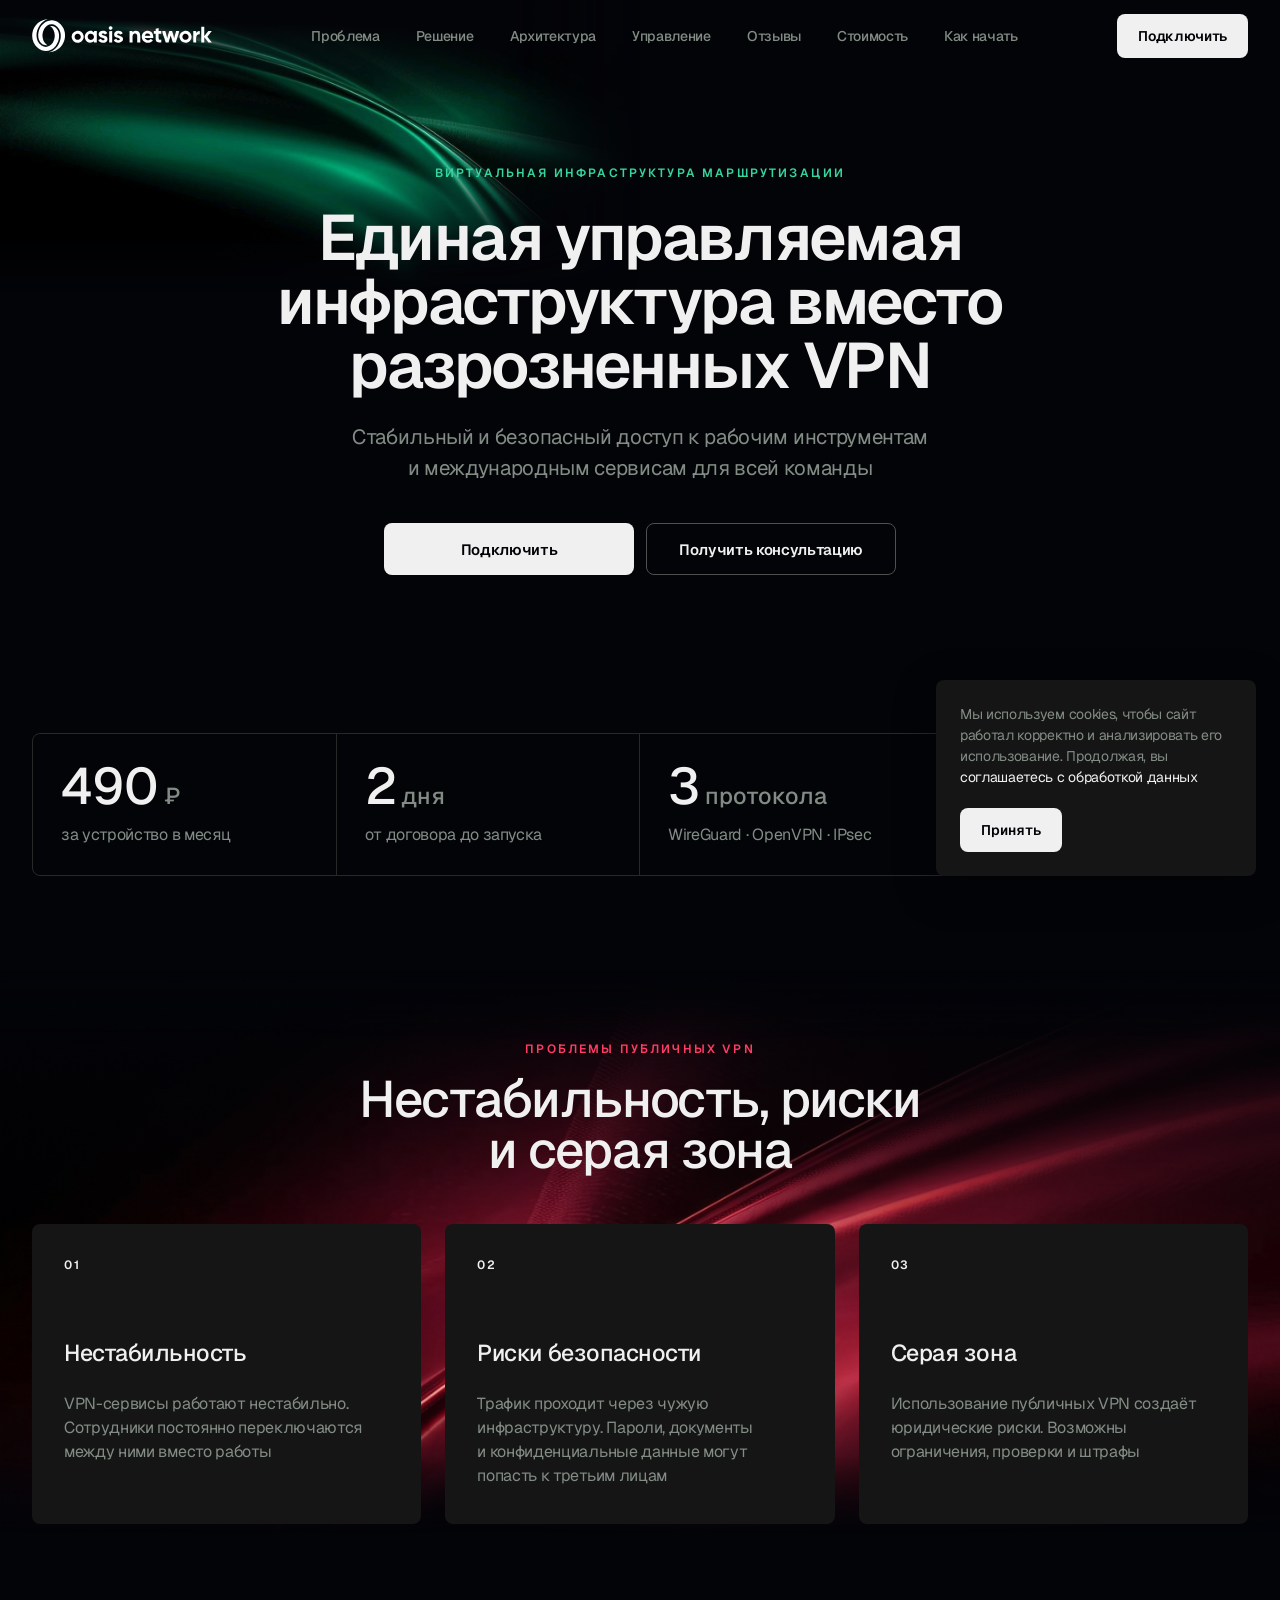
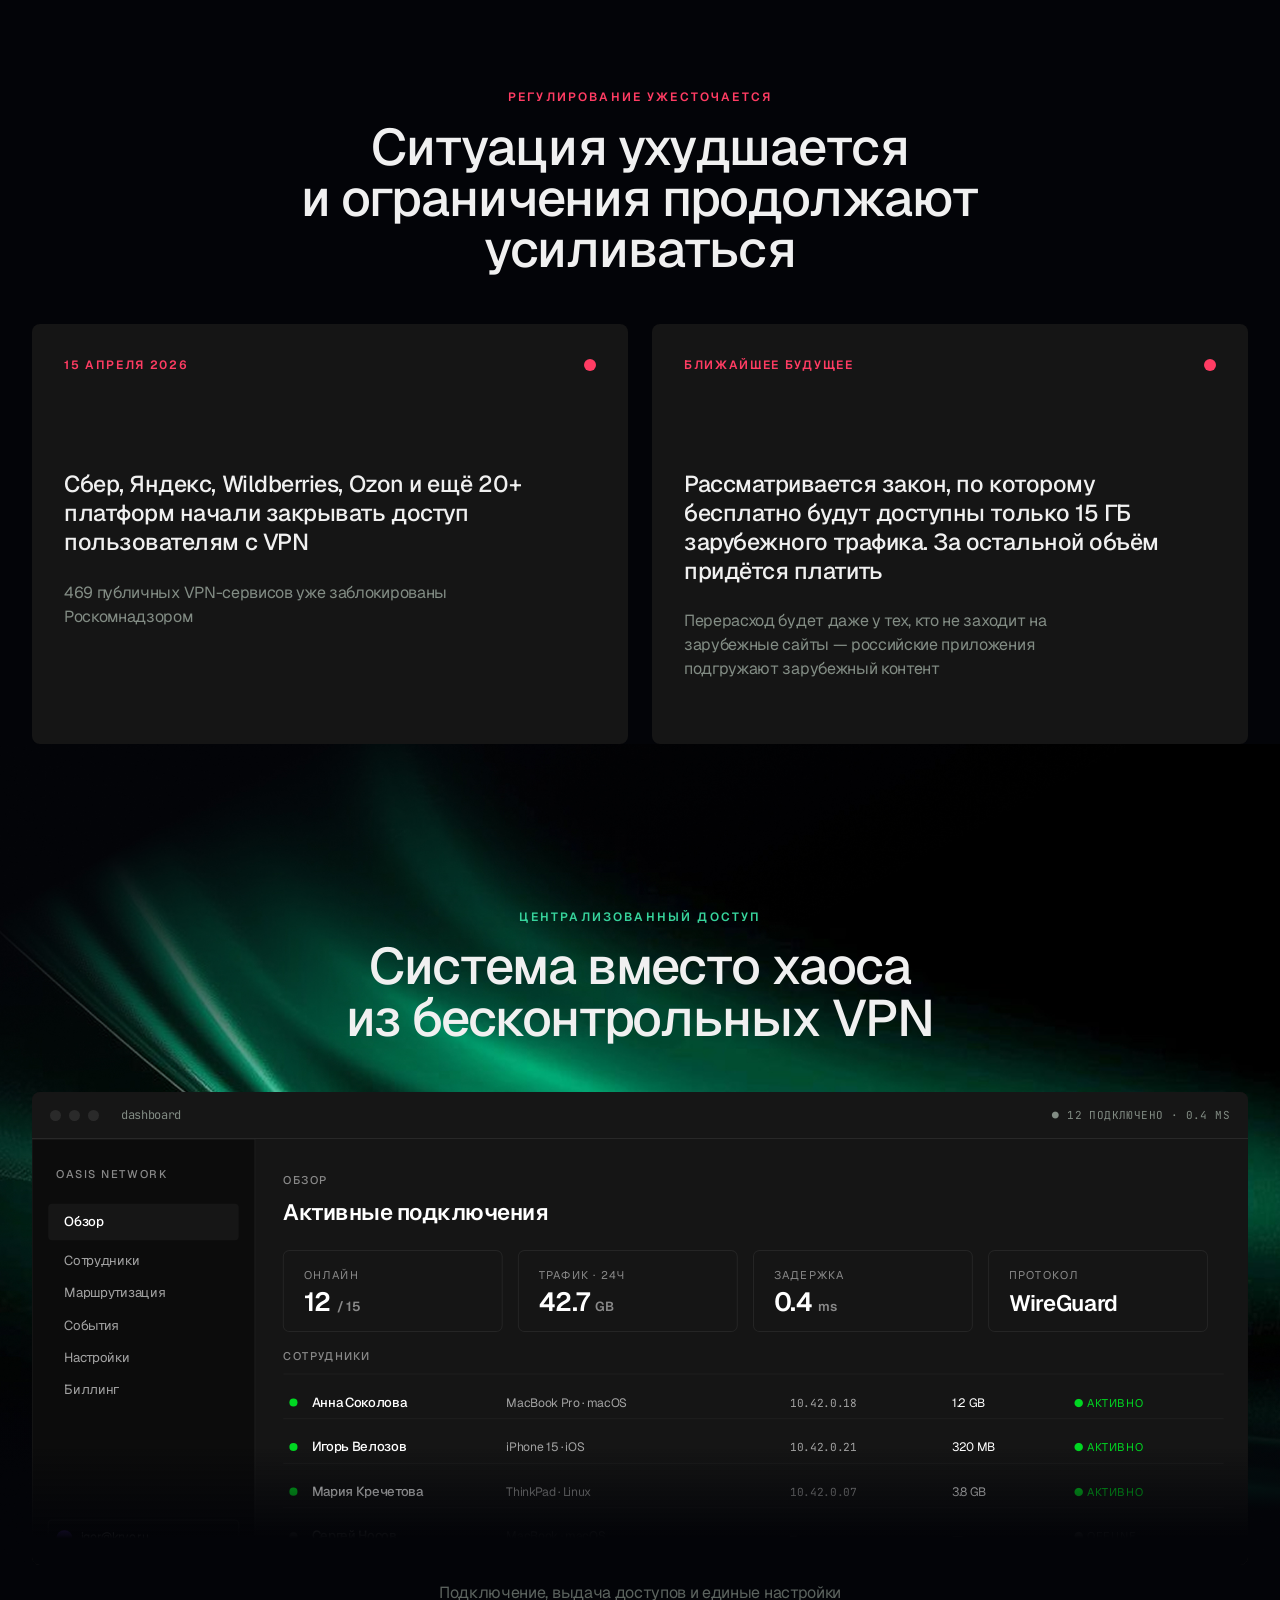
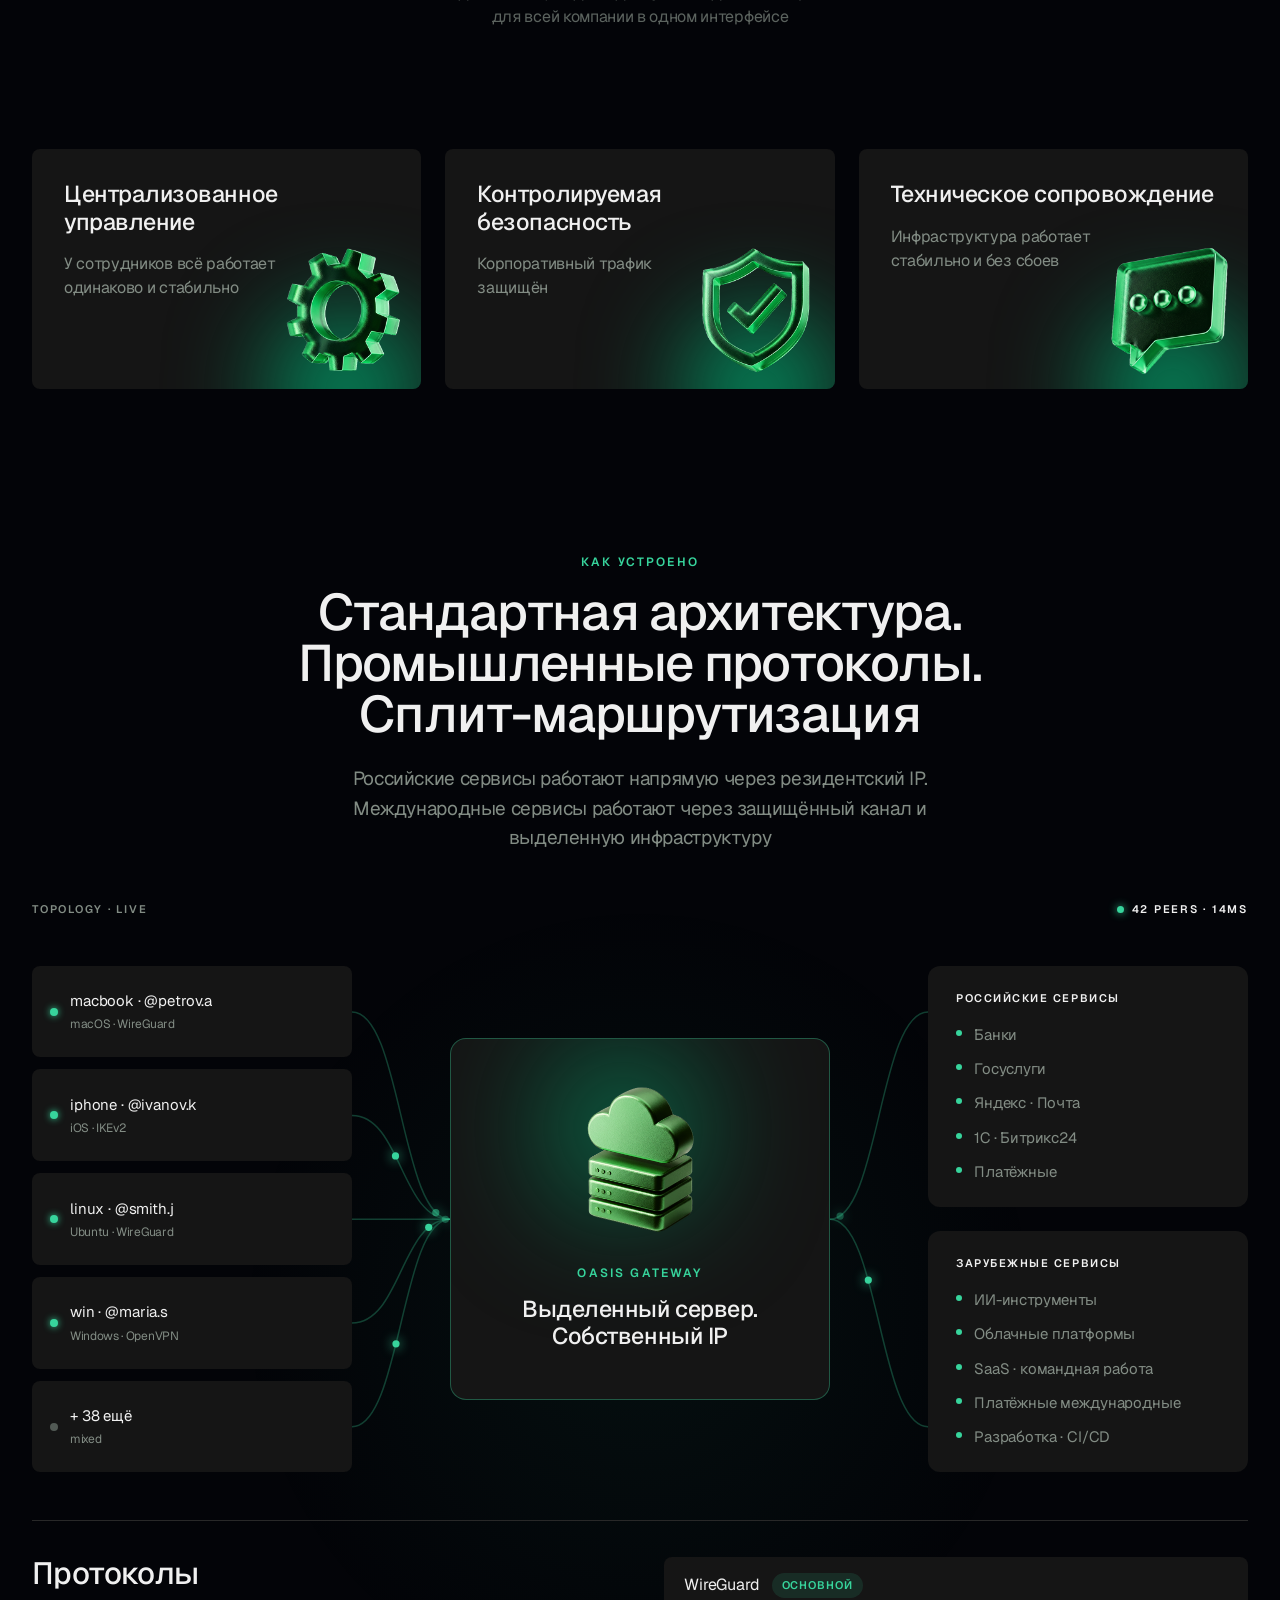
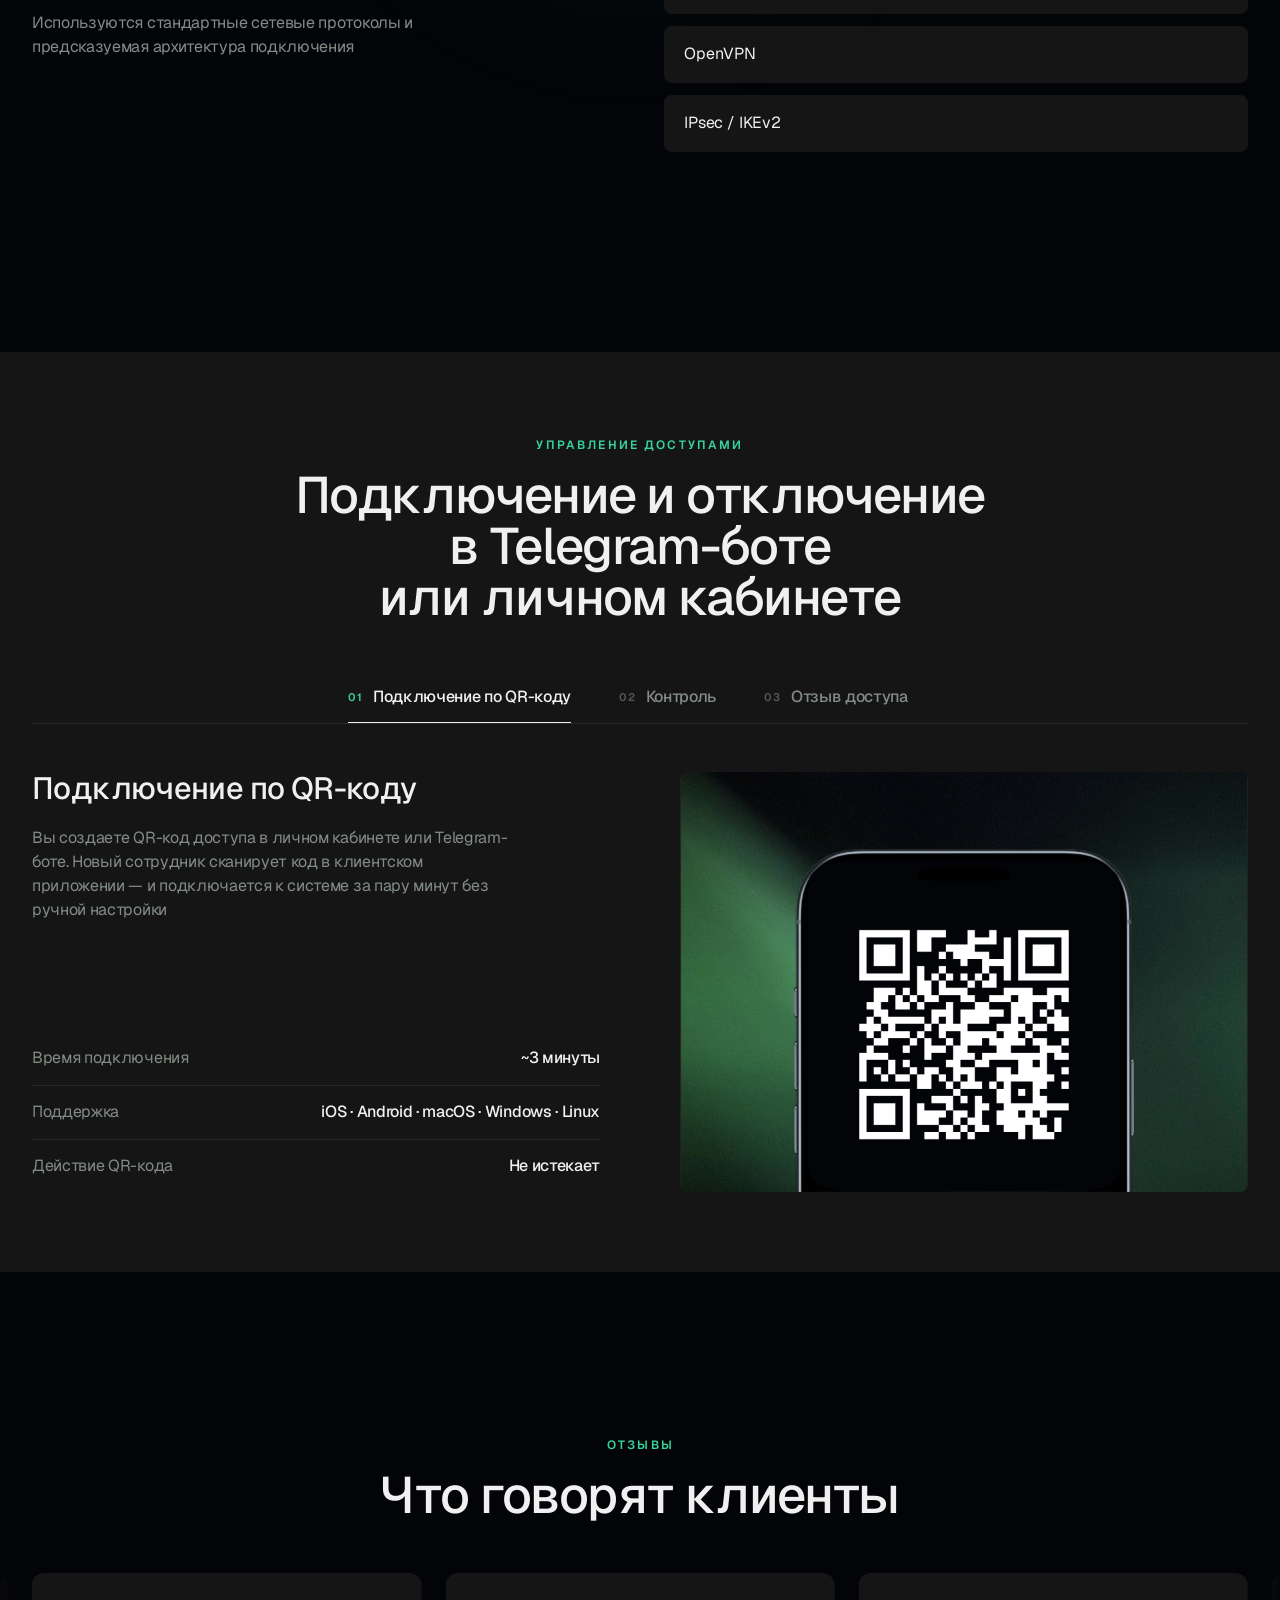
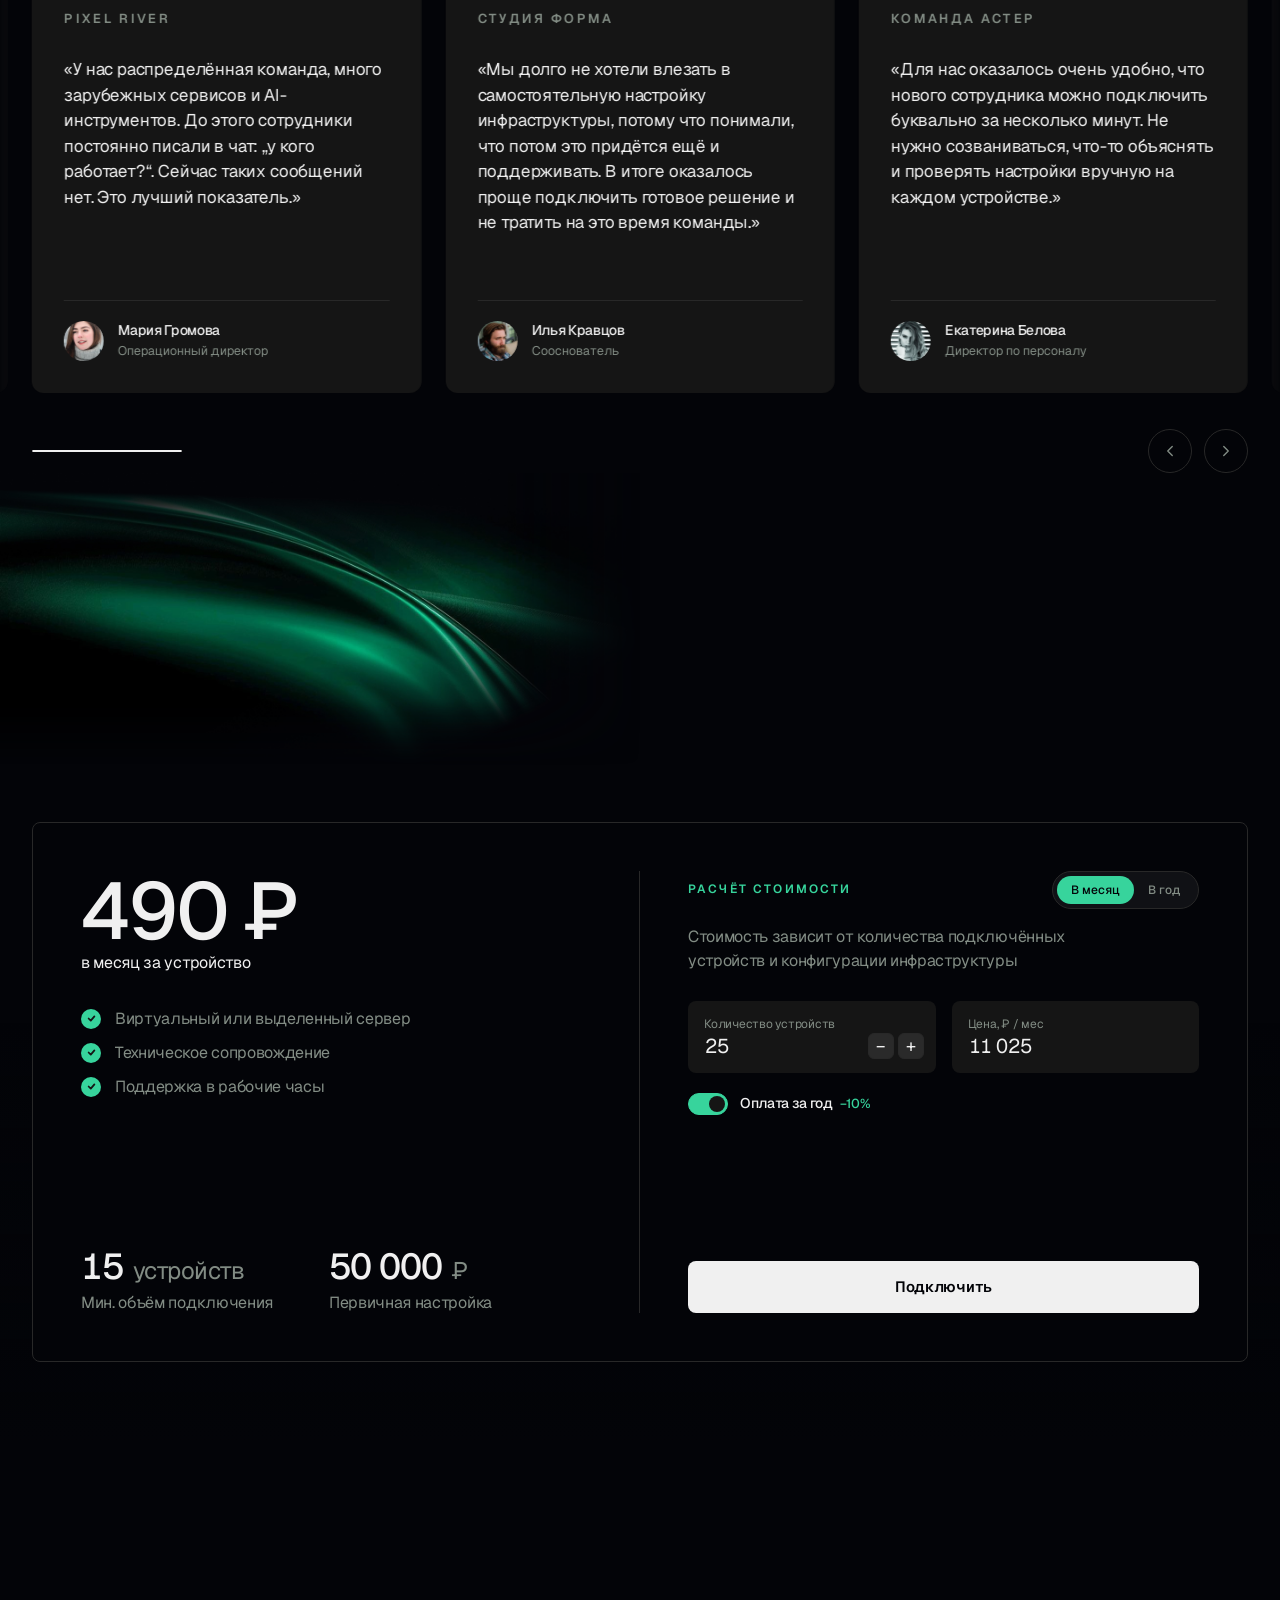
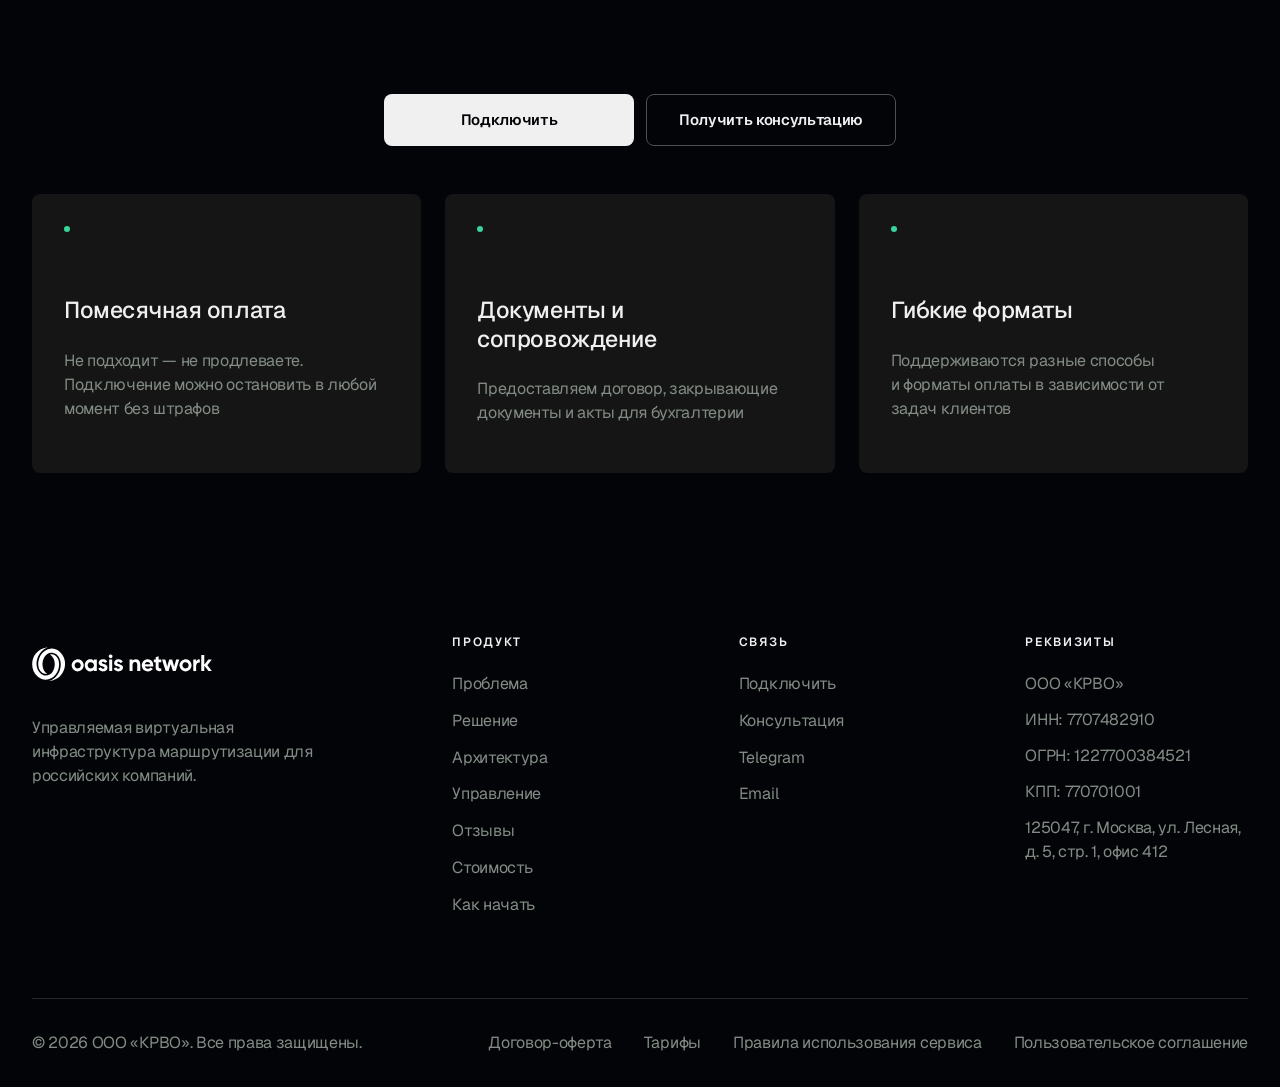
==== index.html @ b2c80b73 "Футер: тексты приведены к стилю описаний карточек (16px / 1.5 / --muted / -0.02em); bump CSS v=212" ====
<!doctype html>
<html lang="ru">
<head>
  <meta charset="utf-8" />
  <meta name="viewport" content="width=device-width, initial-scale=1, viewport-fit=cover" />
  <title>Oasis network — управляемая корпоративная инфраструктура вместо разрозненных VPN</title>
  <meta name="description" content="Централизованная виртуальная инфраструктура маршрутизации для российских компаний. Стабильный и безопасный доступ к рабочим инструментам и международным сервисам" />
  <link rel="canonical" href="./" />

  <!-- Open Graph -->
  <meta property="og:type" content="website" />
  <meta property="og:site_name" content="Oasis network" />
  <meta property="og:locale" content="ru_RU" />
  <meta property="og:url" content="./" />
  <meta property="og:title" content="Oasis network — управляемая корпоративная инфраструктура вместо разрозненных VPN" />
  <meta property="og:description" content="Централизованная виртуальная инфраструктура маршрутизации для российских компаний. Стабильный и безопасный доступ к рабочим инструментам и международным сервисам" />
  <meta property="og:image" content="assets/og-cover.png" />
  <meta property="og:image:width" content="1200" />
  <meta property="og:image:height" content="630" />
  <meta property="og:image:alt" content="Oasis network — управляемая корпоративная инфраструктура" />

  <!-- Twitter -->
  <meta name="twitter:card" content="summary_large_image" />
  <meta name="twitter:title" content="Oasis network — управляемая корпоративная инфраструктура вместо разрозненных VPN" />
  <meta name="twitter:description" content="Централизованная виртуальная инфраструктура маршрутизации для российских компаний. Стабильный и безопасный доступ к рабочим инструментам и международным сервисам" />
  <meta name="twitter:image" content="assets/og-cover.png" />

  <link rel="preconnect" href="https://fonts.googleapis.com" />
  <link rel="preconnect" href="https://fonts.gstatic.com" crossorigin />
  <link rel="stylesheet" href="https://fonts.googleapis.com/css2?family=Geist:wght@400;500;600;700&family=JetBrains+Mono:wght@400;500&display=swap" />
  <link rel="stylesheet" href="styles.css?v=212" />
  <link rel="icon" href="assets/favicon.ico" sizes="any" />
  <link rel="icon" type="image/svg+xml" href="assets/favicon.svg" />
  <link rel="apple-touch-icon" href="assets/favicon-180.png" />
  <meta name="theme-color" content="#030408" />
</head>
<body>

  <!-- ============== NAV ============== -->
  <header class="nav">
    <div class="container nav-inner">
      <a href="#" class="brand">
        <img src="logo.svg" alt="KRVO" width="180" />
      </a>
      <nav>
        <ul class="nav-links">
          <li><a href="#problem">Проблема</a></li>
          <li><a href="#solution">Решение</a></li>
          <li><a href="#architecture">Архитектура</a></li>
          <li><a href="#access">Управление</a></li>
          <li><a href="#testimonials">Отзывы</a></li>
          <li><a href="#pricing">Стоимость</a></li>
          <li><a href="#cta">Как начать</a></li>
        </ul>
      </nav>
      <div class="nav-actions">
        <a href="#cta" class="btn btn-primary">Подключить</a>
      </div>
    </div>
  </header>

  <!-- ============== HERO ============== -->
  <section class="hero">
    <!-- Background texture — same as the pricing block, pinned top-left -->
    <div class="hero-bg">
      <img src="assets/bg-left.jpg" alt="" role="presentation" />
    </div>
    <div class="container hero-inner">
      <span class="eyebrow hero-eyebrow">виртуальная инфраструктура маршрутизации</span>
      <h1 class="display-xl">
Единая управляемая инфраструктура вместо разрозненных VPN
      </h1>
      <p class="hero-sub">
        Стабильный и безопасный доступ к рабочим инструментам<br class="desktop-only" />и международным сервисам для всей команды
      </p>
      <div class="hero-cta">
        <a href="#cta" class="btn btn-primary btn-lg">Подключить</a>
        <a href="#cta" class="btn btn-ghost btn-lg">Получить консультацию</a>
      </div>
    </div>

    <div class="stat-band">
      <div class="container">
        <div class="stat-strip">
          <div class="stat-cell">
            <div class="stat-value">490<span class="unit">₽</span></div>
            <div class="stat-label">за устройство в месяц</div>
          </div>
          <div class="stat-cell">
            <div class="stat-value">2<span class="unit">дня</span></div>
            <div class="stat-label">от договора до запуска</div>
          </div>
          <div class="stat-cell">
            <div class="stat-value">3<span class="unit">протокола</span></div>
            <div class="stat-label">WireGuard · OpenVPN · IPsec</div>
          </div>
          <div class="stat-cell">
            <div class="stat-value">15<span class="unit">устройств</span></div>
            <div class="stat-label">мин. объем подключения</div>
          </div>
        </div>
      </div>
    </div>
  </section>


  <!-- ============== PROBLEM — TABS ============== -->
  <section id="problem" class="reveal" data-reveal-offset="100">
    <div class="container">
      <div class="s-head reveal">
        <span class="eyebrow">Проблемы публичных VPN</span>
        <h2 class="display-lg">Нестабильность,<br class="br-mob" /> риски<br class="br-desk" /> и серая зона</h2>
      </div>

      <div class="problem-cards">
        <div class="problem-card">
          <div class="problem-card-tag">
            <span class="dot"></span>
            <span class="num">01</span>
          </div>
          <h3>Нестабильность</h3>
          <p>VPN-сервисы работают нестабильно. Сотрудники постоянно переключаются между ними вместо работы</p>
        </div>

        <div class="problem-card">
          <div class="problem-card-tag">
            <span class="dot"></span>
            <span class="num">02</span>
          </div>
          <h3>Риски безопасности</h3>
          <p>Трафик проходит через чужую инфраструктуру. Пароли, документы и&nbsp;конфиденциальные данные могут попасть к&nbsp;третьим лицам</p>
        </div>

        <div class="problem-card">
          <div class="problem-card-tag">
            <span class="dot"></span>
            <span class="num">03</span>
          </div>
          <h3>Серая зона</h3>
          <p>Использование публичных VPN создаёт юридические риски. Возможны ограничения, проверки и&nbsp;штрафы</p>
        </div>
      </div>
    </div>
  </section>

  <!-- ============== REGULATION ============== -->
  <section class="regulation-section">
    <div class="container">
      <div class="s-head reveal">
        <span class="eyebrow">Регулирование ужесточается</span>
        <h2 class="display-lg">Ситуация ухудшается<br />и ограничения продолжают усиливаться</h2>
      </div>

      <div class="reg-cards">
        <div class="reg-card">
          <div class="reg-card-head">
            <div class="reg-card-stamp">15 АПРЕЛЯ 2026</div>
            <span class="reg-card-dot" aria-hidden="true"></span>
          </div>
          <h3>Сбер, Яндекс, Wildberries, Ozon и ещё 20+ платформ начали закрывать доступ пользователям с VPN</h3>
          <p>469 публичных VPN-сервисов уже заблокированы Роскомнадзором</p>
        </div>

        <div class="reg-card">
          <div class="reg-card-head">
            <div class="reg-card-stamp">Ближайшее будущее</div>
            <span class="reg-card-dot" aria-hidden="true"></span>
          </div>
          <h3>Рассматривается закон, по которому бесплатно будут доступны только 15 ГБ зарубежного трафика. За остальной объём придётся платить</h3>
          <p>Перерасход будет даже у тех, кто не заходит на зарубежные сайты — российские приложения подгружают зарубежный контент</p>
        </div>
      </div>
    </div>
  </section>

  <!-- ============== CENTRALIZED ACCESS — BANNER ============== -->
  <section class="banner reveal" id="solution" data-reveal-offset="100">
    <div class="banner-bg">
      <img src="bg-band.jpg" alt="" role="presentation" />
    </div>
    <div class="container">
      <div class="banner-inner">
        <span class="eyebrow">Централизованный доступ</span>
        <h2 class="display-lg">Система вместо&nbsp;хаоса<br />из бесконтрольных VPN</h2>
      </div>
      <div class="preview">
        <div class="chrome">
          <span class="chrome-dot"></span><span class="chrome-dot"></span><span class="chrome-dot"></span>
          <span class="addr">dashboard</span>
          <span class="meta">● 12 подключено · 0.4 ms</span>
        </div>
        <div class="panel">
          <svg width="1200" height="420" viewBox="0 0 1200 420" xmlns="http://www.w3.org/2000/svg" preserveAspectRatio="xMidYMid meet">
            <rect x="220" y="0" width="980" height="420" fill="#151515"/>
            <rect x="0" y="0" width="220" height="420" fill="#0c0c0c"/>
            <rect x="0" y="0" width="220" height="420" fill="none" stroke="#1f1f1f"/>
            <text x="24" y="38" font-family="Geist" font-size="11" font-weight="500" letter-spacing="1.5" fill="#898989">OASIS NETWORK</text>
            <rect x="16" y="64" width="188" height="36" rx="4" fill="#161616"/>
            <text x="32" y="86" font-family="Geist" font-size="13" font-weight="500" fill="#fff">Обзор</text>
            <text x="32" y="124" font-family="Geist" font-size="13" fill="#a3a3a3">Сотрудники</text>
            <text x="32" y="156" font-family="Geist" font-size="13" fill="#a3a3a3">Маршрутизация</text>
            <text x="32" y="188" font-family="Geist" font-size="13" fill="#a3a3a3">События</text>
            <text x="32" y="220" font-family="Geist" font-size="13" fill="#a3a3a3">Настройки</text>
            <text x="32" y="252" font-family="Geist" font-size="13" fill="#a3a3a3">Биллинг</text>
            <rect x="16" y="376" width="188" height="36" rx="4" fill="none" stroke="#1f1f1f"/>
            <circle cx="32" cy="394" r="8" fill="#7a3dff"/>
            <text x="48" y="397" font-family="Geist" font-size="12" fill="#fff">igor@krvo.ru</text>

            <text x="248" y="44" font-family="Geist" font-size="11" font-weight="500" letter-spacing="1.5" fill="#898989">ОБЗОР</text>
            <text x="248" y="80" font-family="Geist" font-size="22" font-weight="600" letter-spacing="-0.5" fill="#fff">Активные подключения</text>

            <g transform="translate(248, 110)">
              <rect width="216" height="80" rx="6" fill="none" stroke="#252525"/>
              <text x="20" y="28" font-family="Geist" font-size="11" letter-spacing="1.2" fill="#898989">ОНЛАЙН</text>
              <text x="20" y="60" font-family="Geist" font-size="26" font-weight="600" fill="#fff">12 <tspan font-size="13" fill="#898989">/ 15</tspan></text>
            </g>
            <g transform="translate(480, 110)">
              <rect width="216" height="80" rx="6" fill="none" stroke="#252525"/>
              <text x="20" y="28" font-family="Geist" font-size="11" letter-spacing="1.2" fill="#898989">ТРАФИК · 24Ч</text>
              <text x="20" y="60" font-family="Geist" font-size="26" font-weight="600" fill="#fff">42.7 <tspan font-size="13" fill="#898989">GB</tspan></text>
            </g>
            <g transform="translate(712, 110)">
              <rect width="216" height="80" rx="6" fill="none" stroke="#252525"/>
              <text x="20" y="28" font-family="Geist" font-size="11" letter-spacing="1.2" fill="#898989">ЗАДЕРЖКА</text>
              <text x="20" y="60" font-family="Geist" font-size="26" font-weight="600" fill="#fff">0.4 <tspan font-size="13" fill="#898989">ms</tspan></text>
            </g>
            <g transform="translate(944, 110)">
              <rect width="216" height="80" rx="6" fill="none" stroke="#252525"/>
              <text x="20" y="28" font-family="Geist" font-size="11" letter-spacing="1.2" fill="#898989">ПРОТОКОЛ</text>
              <text x="20" y="60" font-family="Geist" font-size="22" font-weight="600" fill="#fff">WireGuard</text>
            </g>

            <g transform="translate(248, 218)">
              <text x="0" y="0" font-family="Geist" font-size="11" font-weight="500" letter-spacing="1.2" fill="#898989">СОТРУДНИКИ</text>
              <line x1="0" y1="14" x2="928" y2="14" stroke="#1f1f1f"/>

              <g transform="translate(0,42)">
                <circle cx="10" cy="0" r="4" fill="#00d722"/>
                <text x="28" y="4" font-family="Geist" font-size="13" font-weight="500" fill="#fff">Анна Соколова</text>
                <text x="220" y="4" font-family="Geist" font-size="12" fill="#a3a3a3">MacBook Pro · macOS</text>
                <text x="500" y="4" font-family="JetBrains Mono" font-size="11" fill="#a3a3a3">10.42.0.18</text>
                <text x="660" y="4" font-family="Geist" font-size="12" fill="#fff">1.2 GB</text>
                <text x="780" y="4" font-family="Geist" font-size="11" letter-spacing="0.6" fill="#00d722">● АКТИВНО</text>
              </g>
              <line x1="0" y1="58" x2="928" y2="58" stroke="#1f1f1f"/>

              <g transform="translate(0,86)">
                <circle cx="10" cy="0" r="4" fill="#00d722"/>
                <text x="28" y="4" font-family="Geist" font-size="13" font-weight="500" fill="#fff">Игорь Велозов</text>
                <text x="220" y="4" font-family="Geist" font-size="12" fill="#a3a3a3">iPhone 15 · iOS</text>
                <text x="500" y="4" font-family="JetBrains Mono" font-size="11" fill="#a3a3a3">10.42.0.21</text>
                <text x="660" y="4" font-family="Geist" font-size="12" fill="#fff">320 MB</text>
                <text x="780" y="4" font-family="Geist" font-size="11" letter-spacing="0.6" fill="#00d722">● АКТИВНО</text>
              </g>
              <line x1="0" y1="102" x2="928" y2="102" stroke="#1f1f1f"/>

              <g transform="translate(0,130)">
                <circle cx="10" cy="0" r="4" fill="#00d722"/>
                <text x="28" y="4" font-family="Geist" font-size="13" font-weight="500" fill="#fff">Мария Кречетова</text>
                <text x="220" y="4" font-family="Geist" font-size="12" fill="#a3a3a3">ThinkPad · Linux</text>
                <text x="500" y="4" font-family="JetBrains Mono" font-size="11" fill="#a3a3a3">10.42.0.07</text>
                <text x="660" y="4" font-family="Geist" font-size="12" fill="#fff">3.8 GB</text>
                <text x="780" y="4" font-family="Geist" font-size="11" letter-spacing="0.6" fill="#00d722">● АКТИВНО</text>
              </g>
              <line x1="0" y1="146" x2="928" y2="146" stroke="#1f1f1f"/>

              <g transform="translate(0,174)">
                <circle cx="10" cy="0" r="4" fill="#6b6b6b"/>
                <text x="28" y="4" font-family="Geist" font-size="13" font-weight="500" fill="#a3a3a3">Сергей Носов</text>
                <text x="220" y="4" font-family="Geist" font-size="12" fill="#6b6b6b">MacBook · macOS</text>
                <text x="500" y="4" font-family="JetBrains Mono" font-size="11" fill="#6b6b6b">—</text>
                <text x="660" y="4" font-family="Geist" font-size="12" fill="#6b6b6b">—</text>
                <text x="780" y="4" font-family="Geist" font-size="11" letter-spacing="0.6" fill="#6b6b6b">● OFFLINE</text>
              </g>
            </g>
          </svg>
        </div>
      </div>
    </div>
  </section>

  <!-- ============== OVERVIEW — SUMMARY UNDER DASHBOARD ============== -->
  <section class="overview">
    <div class="container">
      <p class="overview-lead reveal">
        Подключение, выдача доступов и единые настройки<br />
        для всей компании в одном интерфейсе
      </p>
      <div class="overview-cards reveal">
        <div class="overview-card">
          <h3>Централизованное управление</h3>
          <p>У сотрудников всё работает одинаково и стабильно</p>
          <img class="overview-card-img" src="assets/1icon.png" width="140" height="140" alt="" aria-hidden="true" />
        </div>
        <div class="overview-card">
          <h3>Контролируемая безопасность</h3>
          <p>Корпоративный трафик защищён</p>
          <img class="overview-card-img" src="assets/2icon.png" width="140" height="140" alt="" aria-hidden="true" />
        </div>
        <div class="overview-card">
          <h3>Техническое сопровождение</h3>
          <p>Инфраструктура работает стабильно и без сбоев</p>
          <img class="overview-card-img" src="assets/3icon.png" width="140" height="140" alt="" aria-hidden="true" />
        </div>
      </div>
    </div>
  </section>

  <!-- ============== ARCHITECTURE — FLAT 3-COL ============== -->
  <section id="architecture">
    <div class="container">
      <div class="s-head reveal">
        <span class="eyebrow">Как устроено</span>
        <h2 class="display-lg">Стандартная архитектура.<br />Промышленные протоколы.<br />Сплит-маршрутизация</h2>
        <p class="body-lg">
          Российские сервисы работают напрямую через резидентский IP. Международные сервисы работают через защищённый канал и выделенную инфраструктуру
        </p>
      </div>

      <div class="topo reveal">
        <div class="topo-bar">
          <span class="topo-bar-label">Topology · live</span>
          <span class="topo-bar-stat"><span class="topo-bar-dot"></span>42 peers · 14ms</span>
        </div>

        <div class="topo-stage">
          <svg class="topo-wires" viewBox="0 0 1000 520" preserveAspectRatio="none" aria-hidden="true">
            <g class="topo-wire-group left" data-wire-left>
              <path class="topo-wire" />
              <path class="topo-wire" />
              <path class="topo-wire" />
              <path class="topo-wire" />
              <path class="topo-wire" />
            </g>
            <g class="topo-wire-group right" data-wire-right>
              <path class="topo-wire mint" data-wire-ru />
              <path class="topo-wire mint" data-wire-intl />
            </g>
            <g class="topo-signals" data-signals></g>
          </svg>

          <div class="topo-col topo-devices">
            <div class="topo-device">
              <span class="topo-dev-dot"></span>
              <span class="topo-dev-body"><span class="topo-dev-name">macbook · @petrov.a</span><span class="topo-dev-meta">macOS · WireGuard</span></span>
            </div>
            <div class="topo-device">
              <span class="topo-dev-dot"></span>
              <span class="topo-dev-body"><span class="topo-dev-name">iphone · @ivanov.k</span><span class="topo-dev-meta">iOS · IKEv2</span></span>
            </div>
            <div class="topo-device">
              <span class="topo-dev-dot"></span>
              <span class="topo-dev-body"><span class="topo-dev-name">linux · @smith.j</span><span class="topo-dev-meta">Ubuntu · WireGuard</span></span>
            </div>
            <div class="topo-device">
              <span class="topo-dev-dot"></span>
              <span class="topo-dev-body"><span class="topo-dev-name">win · @maria.s</span><span class="topo-dev-meta">Windows · OpenVPN</span></span>
            </div>
            <div class="topo-device topo-device-more">
              <span class="topo-dev-dot"></span>
              <span class="topo-dev-body"><span class="topo-dev-name">+ 38 ещё</span><span class="topo-dev-meta">mixed</span></span>
            </div>
          </div>

          <div class="topo-gateway">
            <div class="topo-gw-card">
              <img class="topo-gw-img" src="assets/serv.png" width="120" height="172" alt="" aria-hidden="true" />
              <span class="topo-gw-eyebrow">Oasis gateway</span>
              <h3 class="topo-gw-name">Выделенный сервер.<br />Собственный IP</h3>
            </div>
          </div>

          <div class="topo-col topo-services">
            <div class="topo-svc topo-svc-direct">
              <div class="topo-svc-head">Российские сервисы</div>
              <ul>
                <li>Банки</li>
                <li>Госуслуги</li>
                <li>Яндекс · Почта</li>
                <li>1С · Битрикс24</li>
                <li>Платёжные</li>
              </ul>
            </div>
            <div class="topo-svc topo-svc-secured">
              <div class="topo-svc-head">Зарубежные сервисы</div>
              <ul>
                <li>ИИ-инструменты</li>
                <li>Облачные платформы</li>
                <li>SaaS · командная работа</li>
                <li>Платёжные международные</li>
                <li>Разработка · CI/CD</li>
              </ul>
            </div>
          </div>
        </div>

        <div class="topo-proto">
          <div class="topo-proto-intro">
            <span class="topo-proto-eyebrow">Протоколы</span>
            <p>Используются стандартные сетевые протоколы и предсказуемая архитектура подключения</p>
          </div>
          <div class="topo-proto-list">
            <div class="topo-proto-item">
              <span class="topo-proto-name">WireGuard</span>
              <span class="topo-proto-tag">основной</span>
            </div>
            <div class="topo-proto-item">
              <span class="topo-proto-name">OpenVPN</span>
            </div>
            <div class="topo-proto-item">
              <span class="topo-proto-name">IPsec / IKEv2</span>
            </div>
          </div>
        </div>
      </div>
    </div>
  </section>

  <!-- ============== ACCESS — TABS + VISUAL ============== -->
  <section id="access">
    <div class="container">
      <div class="s-head reveal">
        <span class="eyebrow">Управление доступами</span>
        <h2 class="display-lg">Подключение и отключение<br />в Telegram-боте<br />или личном кабинете</h2>
      </div>

      <div class="access-plate">
      <div class="tab-strip" data-tabs="access">
        <button class="tab-btn active" data-target="acc-1">
          <span class="tab-num">01</span>
          Подключение по QR-коду
        </button>
        <button class="tab-btn" data-target="acc-2">
          <span class="tab-num">02</span>
          Контроль
        </button>
        <button class="tab-btn" data-target="acc-3">
          <span class="tab-num">03</span>
          Отзыв доступа
        </button>
      </div>

      <div id="acc-1" class="tab-panel active">
        <div class="access-panel">
          <div class="copy">
            <h3 class="access-card-title">Подключение по QR-коду</h3>
            <p>Вы создаете QR-код доступа в личном кабинете или Telegram-боте. Новый сотрудник сканирует код в клиентском приложении — и подключается к системе за пару минут без ручной настройки</p>
            <ul class="access-meta">
              <li><span>Время подключения</span><strong>~3 минуты</strong></li>
              <li><span>Поддержка</span><strong>iOS · Android · macOS · Windows · Linux</strong></li>
              <li><span>Действие QR-кода</span><strong>Не истекает</strong></li>
            </ul>
          </div>
          <div class="access-vis">
            <a class="qr-link" href="https://oasisnetwork.ru" target="_blank" rel="noopener"><img class="qr-phone-img" src="assets/group-2.png" alt="QR-код · oasisnetwork.ru" /></a>
          </div>
        </div>
      </div>

      <div id="acc-2" class="tab-panel">
        <div class="access-panel">
          <div class="copy">
            <h3 class="access-card-title">Контроль</h3>
            <p>Все подключения отображаются в едином интерфейсе: активные сессии, использование трафика, статус устройств. Видно, кто сейчас работает, через какое устройство и сколько передал данных</p>
            <ul class="access-meta">
              <li><span>Просмотр</span><strong>Live-сессии и истории подключений</strong></li>
              <li><span>Статистика</span><strong>Трафик, статус, устройства</strong></li>
              <li><span>API</span><strong>Доступно по запросу</strong></li>
            </ul>
          </div>
          <div class="access-vis">
            <div class="sessions-table">
              <div class="sessions-table-head">
                <span></span>
                <span>Сотрудник</span>
                <span>Трафик</span>
                <span>Активен</span>
              </div>
              <div class="session-row">
                <span class="dot live"></span>
                <span>
                  <span class="name">Анна К.</span>
                  <span class="dev">macOS · WireGuard</span>
                </span>
                <span class="meta">2.1 ГБ</span>
                <span class="time">сейчас</span>
              </div>
              <div class="session-row">
                <span class="dot live"></span>
                <span>
                  <span class="name">Михаил В.</span>
                  <span class="dev">iPhone · IKEv2</span>
                </span>
                <span class="meta">412 МБ</span>
                <span class="time">2 мин</span>
              </div>
              <div class="session-row">
                <span class="dot live"></span>
                <span>
                  <span class="name">Елена Р.</span>
                  <span class="dev">Windows · WireGuard</span>
                </span>
                <span class="meta">880 МБ</span>
                <span class="time">14 мин</span>
              </div>
              <div class="session-row">
                <span class="dot off"></span>
                <span>
                  <span class="name">Дмитрий О.</span>
                  <span class="dev">Windows · оффлайн</span>
                </span>
                <span class="meta">—</span>
                <span class="time">вчера</span>
              </div>
            </div>
          </div>
        </div>
      </div>

      <div id="acc-3" class="tab-panel">
        <div class="access-panel">
          <div class="copy">
            <h3 class="access-card-title">Отзыв доступа</h3>
            <p>После увольнения сотрудник мгновенно теряет подключение ко всей инфраструктуре. Доступ отзывается одной командой в Telegram-боте — за доли секунды, без перенастройки сервера</p>
            <ul class="access-meta">
              <li><span>Время отзыва</span><strong>&lt; 1 секунды</strong></li>
              <li><span>Способ</span><strong>Telegram-бот или личный кабинет</strong></li>
              <li><span>Журнал</span><strong>Все действия логируются</strong></li>
            </ul>
          </div>
          <div class="access-vis">
            <div class="tg-stage">
              <div class="tg-msg in">/отозвать @dmitry.o</div>
              <div class="tg-msg out"><span class="ok"></span>Доступ отозван · 0.3с</div>
              <div class="tg-msg in">/статус</div>
              <div class="tg-msg out">14 активных · 1 отозван</div>
              <div class="tg-msg in">/журнал @dmitry.o</div>
              <div class="tg-msg out">Последняя сессия: 14:23 · 1.2 ГБ</div>
            </div>
          </div>
        </div>
      </div>
      </div>
    </div>
  </section>

  <!-- ============== TESTIMONIALS — FULL-WIDTH MULTI-CARD CAROUSEL ============== -->
  <section id="testimonials" class="testimonials" aria-roledescription="carousel" aria-label="Отзывы клиентов">
    <div class="container">
      <div class="s-head reveal">
        <span class="eyebrow">Отзывы</span>
        <h2 class="display-lg">Что говорят клиенты</h2>
      </div>
    </div>

    <div class="testimonials-carousel">
      <div class="testimonials-viewport">
        <ol class="testimonials-track">
          <li class="t-card">
            <div class="t-company">NORTHLANE</div>
            <blockquote>«Раньше у нас каждый сотрудник сидел через что придётся. Кто-то через бесплатные VPN, кто-то через свои подписки. Постоянно были проблемы: то не подключается, то что-то режется. После перехода всё наконец стало работать одинаково у всей команды.»</blockquote>
            <footer class="t-foot">
              <img class="t-avatar" src="assets/avatars/img-11.jpg" alt="Андрей Соколов" />
              <div>
                <div class="t-name">Андрей Соколов</div>
                <div class="t-role">IT-директор</div>
              </div>
            </footer>
          </li>

          <li class="t-card">
            <div class="t-company">PIXEL RIVER</div>
            <blockquote>«У нас распределённая команда, много зарубежных сервисов и AI-инструментов. До этого сотрудники постоянно писали в чат: „у кого работает?“. Сейчас таких сообщений нет. Это лучший показатель.»</blockquote>
            <footer class="t-foot">
              <img class="t-avatar" src="assets/avatars/img-5.jpg" alt="Мария Громова" />
              <div>
                <div class="t-name">Мария Громова</div>
                <div class="t-role">Операционный директор</div>
              </div>
            </footer>
          </li>

          <li class="t-card">
            <div class="t-company">СТУДИЯ ФОРМА</div>
            <blockquote>«Мы долго не хотели влезать в самостоятельную настройку инфраструктуры, потому что понимали, что потом это придётся ещё и поддерживать. В итоге оказалось проще подключить готовое решение и не тратить на это время команды.»</blockquote>
            <footer class="t-foot">
              <img class="t-avatar" src="assets/avatars/img-13.jpg" alt="Илья Кравцов" />
              <div>
                <div class="t-name">Илья Кравцов</div>
                <div class="t-role">Сооснователь</div>
              </div>
            </footer>
          </li>

          <li class="t-card">
            <div class="t-company">КОМАНДА АСТЕР</div>
            <blockquote>«Для нас оказалось очень удобно, что нового сотрудника можно подключить буквально за несколько минут. Не нужно созваниваться, что-то объяснять и проверять настройки вручную на каждом устройстве.»</blockquote>
            <footer class="t-foot">
              <img class="t-avatar" src="assets/avatars/img-9.jpg" alt="Екатерина Белова" />
              <div>
                <div class="t-name">Екатерина Белова</div>
                <div class="t-role">Директор по персоналу</div>
              </div>
            </footer>
          </li>

          <li class="t-card">
            <div class="t-company">WHITE PEAK</div>
            <blockquote>«До этого часть сотрудников вообще отключала VPN, когда нужно было зайти в российские сервисы или банковские приложения. Сейчас всё работает нормально одновременно, без постоянного переключения.»</blockquote>
            <footer class="t-foot">
              <img class="t-avatar" src="assets/avatars/img-15.jpg" alt="Дмитрий Лаврентьев" />
              <div>
                <div class="t-name">Дмитрий Лаврентьев</div>
                <div class="t-role">Руководитель digital-направления</div>
              </div>
            </footer>
          </li>

          <li class="t-card">
            <div class="t-company">LAYER EIGHT</div>
            <blockquote>«Понравилось, что это ощущается именно как корпоративный сервис, а не как очередной массовый VPN. Есть документы, нормальная поддержка и понятная логика управления доступами.»</blockquote>
            <footer class="t-foot">
              <img class="t-avatar" src="assets/avatars/img-32.jpg" alt="Анна Миронова" />
              <div>
                <div class="t-name">Анна Миронова</div>
                <div class="t-role">Исполнительный директор</div>
              </div>
            </footer>
          </li>

          <li class="t-card">
            <div class="t-company">DELTA SOFTWORKS</div>
            <blockquote>«Первую неделю команда привыкала к новой схеме подключения, но потом вопросы практически исчезли. Сейчас VPN вообще перестал быть отдельной темой внутри компании, всё работает в фоне.»</blockquote>
            <footer class="t-foot">
              <img class="t-avatar" src="assets/avatars/img-12.jpg" alt="Сергей Власов" />
              <div>
                <div class="t-name">Сергей Власов</div>
                <div class="t-role">Технический директор</div>
              </div>
            </footer>
          </li>

          <li class="t-card">
            <div class="t-company">БЮРО МОТИВ</div>
            <blockquote>«Самое ценное для нас — стабильность. Раньше сотрудники постоянно переподключались между разными сервисами. Сейчас всё стало предсказуемо, а техподдержка быстро отвечает, если возникают вопросы.»</blockquote>
            <footer class="t-foot">
              <img class="t-avatar" src="assets/avatars/img-10.jpg" alt="Ольга Титова" />
              <div>
                <div class="t-name">Ольга Титова</div>
                <div class="t-role">Руководитель проектов</div>
              </div>
            </footer>
          </li>

          <li class="t-card">
            <div class="t-company">ОРБИТА СИСТЕМС</div>
            <blockquote>«После увольнения сотрудников доступы убираются за пару минут. Для нашего бизнеса это удобно.»</blockquote>
            <footer class="t-foot">
              <img class="t-avatar" src="assets/avatars/img-14.jpg" alt="Павел Еремин" />
              <div>
                <div class="t-name">Павел Еремин</div>
                <div class="t-role">Сооснователь</div>
              </div>
            </footer>
          </li>

          <li class="t-card">
            <div class="t-company">NOVA DESK</div>
            <blockquote>«Для нас было важно, чтобы всё было официально: договор, закрывающие документы, нормальная оплата для бухгалтерии. Плюс понравилось, что можно спокойно масштабировать подключение по мере роста команды.»</blockquote>
            <footer class="t-foot">
              <img class="t-avatar" src="assets/avatars/img-26.jpg" alt="Виктория Орлова" />
              <div>
                <div class="t-name">Виктория Орлова</div>
                <div class="t-role">Финансовый директор</div>
              </div>
            </footer>
          </li>
        </ol>
      </div>
    </div>

    <div class="container">
      <div class="testimonials-controls">
        <div class="testimonials-progress" aria-hidden="true"><span class="fill"></span></div>
        <div class="testimonials-arrows">
          <button type="button" class="testimonials-nav testimonials-nav--prev" aria-label="Предыдущий отзыв">
            <svg viewBox="0 0 24 24" width="18" height="18" fill="none" stroke="currentColor" stroke-width="1.8" stroke-linecap="round" stroke-linejoin="round"><path d="M15 18l-6-6 6-6"/></svg>
          </button>
          <button type="button" class="testimonials-nav testimonials-nav--next" aria-label="Следующий отзыв">
            <svg viewBox="0 0 24 24" width="18" height="18" fill="none" stroke="currentColor" stroke-width="1.8" stroke-linecap="round" stroke-linejoin="round"><path d="M9 18l6-6-6-6"/></svg>
          </button>
        </div>
      </div>
    </div>
  </section>

  <!-- ============== PRICING ============== -->
  <section id="pricing">
    <div class="pricing-bg" aria-hidden="true">
      <img src="assets/bg-left.jpg" alt="" role="presentation" />
    </div>
    <div class="container">
      <div class="s-head reveal">
        <span class="eyebrow">Стоимость</span>
        <h2 class="display-lg">Прозрачное ценообразование<br />без скрытых платежей</h2>
      </div>

      <div class="pricing-card reveal">
        <div class="pricing-main">
          <div class="pricing-headline">
            <div class="pricing-amount">490&nbsp;₽</div>
            <div class="pricing-unit">в месяц за устройство</div>
          </div>

          <ul class="pricing-perks">
            <li>Виртуальный или выделенный сервер</li>
            <li>Техническое сопровождение</li>
            <li>Поддержка в рабочие часы</li>
          </ul>

          <div class="pricing-stats">
            <div class="pricing-stat">
              <div class="pricing-stat-value">15 <small>устройств</small></div>
              <div class="pricing-stat-label">Мин. объём подключения</div>
            </div>
            <div class="pricing-stat">
              <div class="pricing-stat-value">50 000 <small>₽</small></div>
              <div class="pricing-stat-label">Первичная настройка</div>
            </div>
          </div>
        </div>

        <div class="pricing-examples">
          <header class="pricing-examples-head">
            <span class="eyebrow">Расчёт стоимости</span>
            <div class="pricing-toggle" role="group" aria-label="Период оплаты">
              <button type="button" class="pricing-toggle-btn active" data-period="month">В месяц</button>
              <button type="button" class="pricing-toggle-btn" data-period="year">В год</button>
            </div>
          </header>

          <p class="pricing-examples-desc">Стоимость зависит от количества подключённых устройств и конфигурации инфраструктуры</p>

          <div class="pricing-calc">
            <label class="calc-field">
              <input type="text" class="calc-devices" value="25" inputmode="numeric" aria-label="Количество устройств, минимум 15" />
              <span class="calc-field-label">Количество устройств</span>
              <span class="calc-stepper">
                <button type="button" class="calc-step" data-step="down" tabindex="-1" aria-label="Убрать устройство">−</button>
                <button type="button" class="calc-step" data-step="up" tabindex="-1" aria-label="Добавить устройство">+</button>
              </span>
            </label>
            <label class="calc-field">
              <input type="text" class="calc-price" inputmode="numeric" aria-label="Цена в рублях" />
              <span class="calc-field-label calc-price-label">Цена, ₽ / мес</span>
            </label>
          </div>

          <label class="pricing-switch">
            <input type="checkbox" class="pricing-switch-input" checked />
            <span class="pricing-switch-track" aria-hidden="true"></span>
            <span class="pricing-switch-label">Оплата за год <small>−10%</small></span>
          </label>

          <a href="#cta" class="btn btn-primary btn-lg pricing-cta">Подключить</a>
        </div>
      </div>
    </div>
  </section>

  <!-- ============== START — NUMBERED EDITORIAL ============== -->
  <section id="cta" class="start-section">
    <div class="container">
      <div class="s-head reveal start-section-head">
        <span class="eyebrow">Как начать</span>
        <h2 class="display-lg">От договора до&nbsp;запуска —<br />два рабочих дня</h2>
      </div>

      <div class="start-cta reveal">
        <a href="#cta" class="btn btn-primary btn-lg">Подключить</a>
        <a href="#cta" class="btn btn-ghost btn-lg">Получить консультацию</a>
      </div>

      <div class="problem-cards start-cards reveal">
        <div class="problem-card">
          <div class="problem-card-tag">
            <span class="dot"></span>
            <span class="num">01</span>
          </div>
          <h3>Помесячная оплата</h3>
          <p>Не подходит — не продлеваете. Подключение можно остановить в&nbsp;любой момент без штрафов</p>
        </div>

        <div class="problem-card">
          <div class="problem-card-tag">
            <span class="dot"></span>
            <span class="num">02</span>
          </div>
          <h3>Документы и сопровождение</h3>
          <p>Предоставляем договор, закрывающие документы и&nbsp;акты для бухгалтерии</p>
        </div>

        <div class="problem-card">
          <div class="problem-card-tag">
            <span class="dot"></span>
            <span class="num">03</span>
          </div>
          <h3>Гибкие форматы</h3>
          <p>Поддерживаются разные способы и&nbsp;форматы оплаты в&nbsp;зависимости от задач клиентов</p>
        </div>
      </div>
    </div>
  </section>

  <!-- ============== FOOTER ============== -->
  <footer class="footer">
    <div class="container">
      <div class="footer-grid">
        <div class="footer-brand">
          <a href="#" class="brand">
            <img src="logo.svg" alt="KRVO" width="180" />
          </a>
          <p>Управляемая виртуальная инфраструктура маршрутизации для российских компаний.</p>
        </div>

        <div class="footer-col">
          <h5>Продукт</h5>
          <ul>
            <li><a href="#problem">Проблема</a></li>
            <li><a href="#solution">Решение</a></li>
            <li><a href="#architecture">Архитектура</a></li>
            <li><a href="#access">Управление</a></li>
            <li><a href="#testimonials">Отзывы</a></li>
            <li><a href="#pricing">Стоимость</a></li>
            <li><a href="#cta">Как начать</a></li>
          </ul>
        </div>

        <div class="footer-col">
          <h5>Связь</h5>
          <ul>
            <li><a href="#cta">Подключить</a></li>
            <li><a href="#cta">Консультация</a></li>
            <li><a href="#">Telegram</a></li>
            <li><a href="#">Email</a></li>
          </ul>
        </div>

        <div class="footer-col footer-col--requisites">
          <h5>Реквизиты</h5>
          <ul>
            <li>ООО «КРВО»</li>
            <li>ИНН: 7707482910</li>
            <li>ОГРН: 1227700384521</li>
            <li>КПП: 770701001</li>
            <li>125047, г. Москва, ул. Лесная, д. 5, стр. 1, офис 412</li>
          </ul>
        </div>
      </div>

      <div class="footer-bottom">
        <span>© 2026 ООО «КРВО». Все права защищены.</span>
        <span class="footer-bottom-links">
          <a href="offer.html" class="footer-bottom-link" target="_blank" rel="noopener">Договор-оферта</a>
          <a href="tariffs.html" class="footer-bottom-link" target="_blank" rel="noopener">Тарифы</a>
          <a href="acceptable-use.html" class="footer-bottom-link" target="_blank" rel="noopener">Правила использования сервиса</a>
          <a href="policy.html" class="footer-bottom-link" target="_blank" rel="noopener">Пользовательское соглашение</a>
        </span>
      </div>
    </div>
  </footer>

  <!-- ============== APPLICATION MODAL ============== -->
  <div class="modal" id="application-modal" hidden aria-hidden="true">
    <div class="modal-backdrop" data-modal-close></div>
    <div class="modal-dialog" role="dialog" aria-modal="true" aria-labelledby="application-modal-title">
      <button type="button" class="modal-close" aria-label="Закрыть" data-modal-close>
        <svg viewBox="0 0 24 24" width="20" height="20" fill="none" stroke="currentColor" stroke-width="1.8" stroke-linecap="round" stroke-linejoin="round"><path d="M6 6l12 12M18 6L6 18"/></svg>
      </button>
      <form class="start-form modal-form" novalidate>
        <h3 class="modal-title" id="application-modal-title">Заявка на подключение</h3>

        <div class="start-form-grid">
          <label class="field">
            <input type="text" name="company" required placeholder=" " />
            <span class="field-label">Название организации / ИП</span>
            <span class="field-error">Укажите название организации</span>
          </label>

          <label class="field">
            <input type="text" name="inn" required inputmode="numeric" pattern="\d{10}" maxlength="10" data-mask="inn" placeholder=" " />
            <span class="field-label">ИНН</span>
            <span class="field-error">Введите 10 цифр ИНН</span>
          </label>

          <label class="field">
            <input type="text" name="contact" required placeholder=" " />
            <span class="field-label">Контактное лицо</span>
            <span class="field-error">Укажите контактное лицо</span>
          </label>

          <label class="field">
            <input type="email" name="email" placeholder=" " />
            <span class="field-label">Email</span>
            <span class="field-error">Введите корректный email</span>
          </label>

          <label class="field">
            <input type="tel" name="phone" required data-mask="phone" pattern="\+7 \(\d{3}\) \d{3}-\d{2}-\d{2}" placeholder=" " />
            <span class="field-label">Телефон</span>
            <span class="field-error">Введите телефон полностью</span>
          </label>

          <label class="field">
            <input type="number" name="users" required min="15" step="1" inputmode="numeric" placeholder=" " />
            <span class="field-label">Планируемое количество пользователей</span>
            <span class="field-error">Минимум 15 пользователей</span>
          </label>
        </div>

        <button type="submit" class="btn btn-primary btn-lg btn-arrow start-form-submit">Отправить заявку<span class="start-form-submit-spinner" aria-hidden="true"><i></i><i></i><i></i></span></button>

        <ul class="start-form-confirm">
          <li><label class="check">
            <input type="checkbox" checked />
            <span class="check-box"></span>
            <span class="check-label">Подтверждаю, что действую от имени юридического лица или индивидуального предпринимателя</span>
          </label></li>
          <li><label class="check">
            <input type="checkbox" checked />
            <span class="check-box"></span>
            <span class="check-label">Подтверждаю, что инфраструктура используется для производственной и хозяйственной деятельности</span>
          </label></li>
          <li><label class="check">
            <input type="checkbox" checked />
            <span class="check-box"></span>
            <span class="check-label">Ознакомлен и согласен с <a href="offer.html" class="check-link" target="_blank" rel="noopener">условиями оферты Исполнителя</a></span>
          </label></li>
          <li><label class="check">
            <input type="checkbox" checked />
            <span class="check-box"></span>
            <span class="check-label">Ознакомлен с <a href="acceptable-use.html" class="check-link" target="_blank" rel="noopener">Правилами допустимого использования инфраструктуры</a></span>
          </label></li>
        </ul>
      </form>

      <div class="start-form-success" hidden>
        <div class="start-form-success-icon-wrap">
          <img class="start-form-success-icon" src="assets/send.png" width="170" height="170" alt="" aria-hidden="true" />
        </div>
        <h3 class="start-form-success-title">Заявка отправлена</h3>
        <p class="start-form-success-text">Спасибо! Мы свяжемся с вами в&nbsp;ближайшее время</p>
      </div>
    </div>
  </div>

  <!-- ============== COOKIE NOTICE ============== -->
  <div class="cookie-notice" id="cookie-notice" hidden>
    <div class="cookie-notice-text">
      Мы используем cookies, чтобы сайт работал корректно и анализировать его использование. Продолжая, вы <a href="policy.html" class="cookie-notice-link" target="_blank" rel="noopener">соглашаетесь с обработкой данных</a>
    </div>
    <div class="cookie-notice-actions">
      <button type="button" class="btn btn-primary" id="cookie-accept">Принять</button>
    </div>
  </div>

  <script>
    // Cookie notice — show once, persist dismissal in localStorage.
    (() => {
      const notice = document.getElementById('cookie-notice');
      const accept = document.getElementById('cookie-accept');
      if (!notice || !accept) return;
      try {
        if (localStorage.getItem('krvo-cookies-accepted')) return;
      } catch (_) { /* private mode — fall through and show */ }

      notice.hidden = false;
      requestAnimationFrame(() => notice.classList.add('is-visible'));

      accept.addEventListener('click', () => {
        try { localStorage.setItem('krvo-cookies-accepted', '1'); } catch (_) {}
        notice.classList.remove('is-visible');
        notice.addEventListener('transitionend', () => { notice.hidden = true; }, { once: true });
      });
    })();
  </script>

  <script>
    // Group tab buttons by their parent strip's data-tabs name.
    // When a button is clicked, activate the matching panel.
    // For the protocols section the panel on the right side
    // must also swap, so we route by data-target → panels with id == target
    // AND data-target prefix patterns: e.g. proto-wg → proto-wg + proto-wg-vis.
    document.querySelectorAll('.tab-strip').forEach(strip => {
      const group = strip.dataset.tabs;
      strip.querySelectorAll('.tab-btn').forEach(btn => {
        btn.addEventListener('click', () => {
          const target = btn.dataset.target;

          // Update buttons in this strip
          strip.querySelectorAll('.tab-btn').forEach(b => b.classList.remove('active'));
          btn.classList.add('active');

          // Collect all related panel ids: target itself + target-vis variant
          const ids = [target, target + '-vis'];

          // Find sibling tab-panels: identify all panels controlled by this strip
          // by collecting buttons' data-target attributes in the strip
          const siblingTargets = Array.from(strip.querySelectorAll('.tab-btn'))
            .map(b => b.dataset.target);
          const allRelated = siblingTargets.flatMap(t => [t, t + '-vis']);

          allRelated.forEach(id => {
            const el = document.getElementById(id);
            if (el) el.classList.remove('active');
          });

          ids.forEach(id => {
            const el = document.getElementById(id);
            if (el) el.classList.add('active');
          });
        });
      });
    });
  </script>

  <script>
    const nav = document.querySelector('.nav');
    function updateNav() {
      nav.classList.toggle('nav--scrolled', window.scrollY > 10);
    }
    window.addEventListener('scroll', updateNav, { passive: true });
    updateNav();
  </script>

  <script>
    // Reveal section headers (eyebrow + heading) when they enter the viewport.
    // CSS handles the actual animation once .in-view is added.
    const revealObserver = new IntersectionObserver((entries) => {
      entries.forEach(entry => {
        if (entry.isIntersecting) {
          entry.target.classList.add('in-view');
          revealObserver.unobserve(entry.target);
        }
      });
      // rootMargin shrinks the viewport's bottom edge by 25% of its height,
      // so the heading must rise a quarter of the screen up from the bottom
      // before it animates — consistent across screen sizes.
    }, { threshold: 0, rootMargin: '0px 0px -25% 0px' });

    // Elements with data-reveal-offset="N" trigger N px later than the rest:
    // their own observer pushes the bottom edge down by 25% + N px.
    function offsetObserver(px) {
      const bottom = Math.round(window.innerHeight * 0.25) + px;
      return new IntersectionObserver((entries) => {
        entries.forEach(entry => {
          if (entry.isIntersecting) {
            entry.target.classList.add('in-view');
            entry.target._revealObs.unobserve(entry.target);
          }
        });
      }, { threshold: 0, rootMargin: `0px 0px -${bottom}px 0px` });
    }

    document.querySelectorAll('.reveal').forEach(el => {
      const offset = parseInt(el.dataset.revealOffset, 10);
      if (offset > 0) {
        const obs = offsetObserver(offset);
        el._revealObs = obs;
        obs.observe(el);
      } else {
        revealObserver.observe(el);
      }
    });
  </script>

  <script>
    // Testimonials — infinite horizontal carousel with clones at both ends.
    const slider = document.querySelector('.testimonials');
    if (slider) {
      const track = slider.querySelector('.testimonials-track');
      const prevBtn = slider.querySelector('.testimonials-nav--prev');
      const nextBtn = slider.querySelector('.testimonials-nav--next');
      const progress = slider.querySelector('.testimonials-progress');
      const gap = 24;
      const interval = 10000;
      const cloneCount = 3; // covers any visible-count breakpoint

      const originals = Array.from(track.children);
      const N = originals.length;

      originals.slice(0, cloneCount).forEach(card => {
        const c = card.cloneNode(true);
        c.setAttribute('aria-hidden', 'true');
        track.appendChild(c);
      });
      originals.slice(-cloneCount).reverse().forEach(card => {
        const c = card.cloneNode(true);
        c.setAttribute('aria-hidden', 'true');
        track.prepend(c);
      });

      // Start one card past the first original so the first card peeks in from the left
      // — same look as "after one next click".
      let index = cloneCount + 1;
      let timer;
      let isTransitioning = false;

      const apply = (animate = true) => {
        const cardWidth = track.children[0].getBoundingClientRect().width;
        const offset = index * (cardWidth + gap);
        if (!animate) {
          track.style.transition = 'none';
          track.style.transform = `translateX(-${offset}px)`;
          void track.offsetWidth;
          track.style.transition = '';
        } else {
          track.style.transform = `translateX(-${offset}px)`;
        }
      };

      let settleTimer;
      const settle = () => {
        if (index >= cloneCount + N) {
          index -= N;
          apply(false);
        } else if (index < cloneCount) {
          index += N;
          apply(false);
        }
        isTransitioning = false;
      };

      const go = (next) => {
        if (isTransitioning) return;
        isTransitioning = true;
        index = next;
        apply(true);
        // Self-healing fallback: if transitionend never fires (interrupted
        // transition, backgrounded tab, equal start/end value on touch
        // devices) the carousel must not stay deadlocked with arrows/swipe
        // permanently disabled. Settle after the transition duration + buffer.
        clearTimeout(settleTimer);
        settleTimer = setTimeout(settle, 700);
      };

      track.addEventListener('transitionend', (e) => {
        if (e.propertyName !== 'transform') return;
        clearTimeout(settleTimer);
        settle();
      });

      const resetProgress = () => {
        if (!progress) return;
        progress.classList.remove('running', 'paused');
        void progress.offsetWidth;
        progress.classList.add('running');
      };

      const tick = () => {
        go(index + 1);
        resetProgress();
        timer = setTimeout(tick, interval);
      };

      const start = () => {
        clearTimeout(timer);
        resetProgress();
        timer = setTimeout(tick, interval);
      };

      prevBtn.addEventListener('click', () => { go(index - 1); start(); });
      nextBtn.addEventListener('click', () => { go(index + 1); start(); });

      // Touch swipe — drag the track, snap to prev/next on release.
      const viewport = slider.querySelector('.testimonials-viewport');
      let dragX = 0, dragDX = 0, dragging = false;
      viewport.addEventListener('touchstart', (e) => {
        if (isTransitioning) return;
        dragging = true; dragX = e.touches[0].clientX; dragDX = 0;
        clearTimeout(timer);
        track.style.transition = 'none';
      }, { passive: true });
      viewport.addEventListener('touchmove', (e) => {
        if (!dragging) return;
        dragDX = e.touches[0].clientX - dragX;
        const cardWidth = track.children[0].getBoundingClientRect().width;
        track.style.transform = `translateX(${-(index * (cardWidth + gap)) + dragDX}px)`;
      }, { passive: true });
      const endDrag = () => {
        if (!dragging) return;
        dragging = false;
        track.style.transition = '';
        const cardWidth = track.children[0].getBoundingClientRect().width;
        const threshold = Math.min(cardWidth * 0.2, 80);
        if (dragDX <= -threshold) go(index + 1);
        else if (dragDX >= threshold) go(index - 1);
        else apply(true);
        start();
      };
      viewport.addEventListener('touchend', endDrag);
      viewport.addEventListener('touchcancel', endDrag);
      slider.addEventListener('mouseenter', () => {
        clearTimeout(timer);
        if (progress) progress.classList.add('paused');
      });
      slider.addEventListener('mouseleave', () => {
        if (progress) progress.classList.remove('paused');
        start();
      });
      window.addEventListener('resize', () => apply(false));

      apply(false);
      start();
    }
  </script>

  <script>
    // "Как начать" accordion — single-open, animated height in px.
    (() => {
      const rows = document.querySelectorAll('.start-row');

      const setOpen = (row, open, animate = true) => {
        const btn = row.querySelector('.start-summary');
        const wrap = row.querySelector('.start-desc-wrap');
        if (!btn || !wrap) return;

        if (!animate) wrap.style.transition = 'none';

        if (open) {
          wrap.style.height = wrap.scrollHeight + 'px';
          row.classList.add('is-open');
          btn.setAttribute('aria-expanded', 'true');
          if (animate) {
            const onEnd = (e) => {
              if (e.propertyName !== 'height') return;
              wrap.style.height = 'auto';
              wrap.removeEventListener('transitionend', onEnd);
            };
            wrap.addEventListener('transitionend', onEnd);
          } else {
            wrap.style.height = 'auto';
          }
        } else {
          wrap.style.height = wrap.scrollHeight + 'px';
          void wrap.offsetHeight;
          wrap.style.height = '0px';
          row.classList.remove('is-open');
          btn.setAttribute('aria-expanded', 'false');
        }

        if (!animate) {
          void wrap.offsetHeight;
          wrap.style.transition = '';
        }
      };

      // All start closed (no animation on init).
      rows.forEach(row => setOpen(row, row.classList.contains('is-open'), false));

      rows.forEach(row => {
        const btn = row.querySelector('.start-summary');
        if (!btn) return;
        btn.addEventListener('click', () => {
          const isOpen = row.classList.contains('is-open');
          if (isOpen) {
            setOpen(row, false);
          } else {
            // Close every other open row first, then open this one.
            rows.forEach(other => {
              if (other !== row && other.classList.contains('is-open')) {
                setOpen(other, false);
              }
            });
            setOpen(row, true);
          }
        });
      });
    })();
  </script>

  <script>
    // Cost calculator — two co-dependent fields. Devices is the canonical
    // quantity; price always equals devices × 490 ₽ for the current view
    // (top toggle = month/year, bottom switch = −10% annual-payment discount).
    // Editing the price derives a whole device count (rounded by 490 ₽/person,
    // floored at the 15-device minimum) and snaps the price back to that value.
    const pricingExamples = document.querySelector('.pricing-examples');
    if (pricingExamples) {
      const toggleBtns = pricingExamples.querySelectorAll('.pricing-toggle-btn');
      const annualSwitch = pricingExamples.querySelector('.pricing-switch-input');
      const devicesInput = pricingExamples.querySelector('.calc-devices');
      const priceInput = pricingExamples.querySelector('.calc-price');
      const priceLabel = pricingExamples.querySelector('.calc-price-label');
      const MIN_DEVICES = 15;
      const RATE = 490; // ₽ per device / month
      const fmt = n => Math.round(n).toLocaleString('ru-RU').replace(/,/g, ' ');
      const digits = s => parseInt(String(s).replace(/[^\d]/g, ''), 10);

      // Per-device price for the currently selected view (month/year × discount).
      const rate = () => {
        const activeBtn = pricingExamples.querySelector('.pricing-toggle-btn.active');
        const period = activeBtn ? activeBtn.dataset.period : 'month';
        const discount = annualSwitch && annualSwitch.checked ? 0.9 : 1;
        if (priceLabel) priceLabel.textContent = period === 'year' ? 'Цена, ₽ / год' : 'Цена, ₽ / мес';
        return RATE * (period === 'year' ? 12 : 1) * discount;
      };

      // Devices → price (devices is the source of truth).
      const renderFromDevices = () => {
        const n = digits(devicesInput.value);
        devicesInput.classList.toggle('is-invalid', !Number.isNaN(n) && n < MIN_DEVICES);
        if (Number.isNaN(n) || n < 1) { rate(); priceInput.value = ''; return; }
        priceInput.value = fmt(n * rate());
      };

      // Price → devices (rounded to a whole user, min 15), live while typing.
      const renderFromPrice = () => {
        const p = digits(priceInput.value);
        if (Number.isNaN(p)) { devicesInput.value = ''; return; }
        const n = Math.max(MIN_DEVICES, Math.round(p / rate()));
        devicesInput.value = n;
        devicesInput.classList.remove('is-invalid');
        priceInput.classList.toggle('is-invalid', p < MIN_DEVICES * rate());
      };

      // Strip anything that isn't a digit as it's typed/pasted.
      const onlyDigits = el => { const c = el.value.replace(/\D/g, ''); if (c !== el.value) el.value = c; };

      // Stepper: nudge the device count by ±1, never below the minimum.
      const stepBy = delta => {
        let n = digits(devicesInput.value);
        if (Number.isNaN(n)) n = MIN_DEVICES;
        devicesInput.value = Math.max(MIN_DEVICES, n + delta);
        devicesInput.classList.remove('is-invalid');
        renderFromDevices();
      };

      toggleBtns.forEach(btn => {
        btn.addEventListener('click', () => {
          toggleBtns.forEach(b => b.classList.toggle('active', b === btn));
          renderFromDevices();
        });
      });
      if (annualSwitch) annualSwitch.addEventListener('change', renderFromDevices);

      pricingExamples.querySelectorAll('.calc-step').forEach(btn => {
        btn.addEventListener('click', () => stepBy(btn.dataset.step === 'up' ? 1 : -1));
      });

      devicesInput.addEventListener('input', () => { onlyDigits(devicesInput); renderFromDevices(); });
      devicesInput.addEventListener('blur', () => {
        const n = digits(devicesInput.value);
        if (Number.isNaN(n) || n < MIN_DEVICES) devicesInput.value = MIN_DEVICES;
        devicesInput.classList.remove('is-invalid');
        renderFromDevices();
      });

      priceInput.addEventListener('input', () => { onlyDigits(priceInput); renderFromPrice(); });
      priceInput.addEventListener('blur', () => {
        // Snap the price to the corrected, rounded-by-490 amount.
        let n = digits(devicesInput.value);
        if (Number.isNaN(n) || n < MIN_DEVICES) n = MIN_DEVICES;
        devicesInput.value = n;
        priceInput.classList.remove('is-invalid');
        renderFromDevices();
      });

      renderFromDevices();
    }
  </script>

  <script>
    // Application modal — open via any "Подключить" CTA, close via backdrop/close button/Esc.
    (() => {
      const modal = document.getElementById('application-modal');
      if (!modal) return;
      let lastFocus = null;

      const open = () => {
        lastFocus = document.activeElement;
        modal.hidden = false;
        modal.setAttribute('aria-hidden', 'false');
        requestAnimationFrame(() => modal.classList.add('is-open'));
        document.body.classList.add('modal-locked');
        const firstInput = modal.querySelector('input, textarea, button');
        if (firstInput) firstInput.focus({ preventScroll: true });
      };

      const close = () => {
        modal.classList.remove('is-open');
        modal.setAttribute('aria-hidden', 'true');
        document.body.classList.remove('modal-locked');
        const onEnd = () => {
          modal.hidden = true;
          modal.removeEventListener('transitionend', onEnd);
          // Reset the form back to its pristine state for the next open.
          const form = modal.querySelector('.start-form');
          const success = modal.querySelector('.start-form-success');
          const btn = modal.querySelector('.start-form-submit');
          const dialog = modal.querySelector('.modal-dialog');
          if (form) {
            form.reset();
            form.hidden = false;
            form.querySelectorAll('.is-invalid').forEach(el => el.classList.remove('is-invalid'));
            form.querySelectorAll('.field-error.is-visible').forEach(el => el.classList.remove('is-visible'));
          }
          if (btn) btn.classList.remove('is-loading');
          if (success) success.hidden = true;
          if (dialog) dialog.classList.remove('is-success');
        };
        modal.addEventListener('transitionend', onEnd);
        if (lastFocus && typeof lastFocus.focus === 'function') lastFocus.focus({ preventScroll: true });
      };

      // Bind every CTA whose visible text is "Подключить".
      document.querySelectorAll('a[href="#cta"]').forEach(el => {
        if (el.textContent.trim() === 'Подключить') {
          el.addEventListener('click', (e) => { e.preventDefault(); open(); });
        }
      });

      modal.querySelectorAll('[data-modal-close]').forEach(el => {
        el.addEventListener('click', close);
      });

      document.addEventListener('keydown', (e) => {
        if (e.key === 'Escape' && !modal.hidden) close();
      });
    })();
  </script>

  <script>
    // Application form — phone mask, email validation, number stepper.
    (() => {
      const form = document.querySelector('.start-form');
      if (!form) return;

      // Phone mask: +7 (XXX) XXX-XX-XX
      const phone = form.querySelector('input[data-mask="phone"]');
      if (phone) {
        const format = (digits) => {
          let d = digits.replace(/\D/g, '');
          if (d.startsWith('8')) d = '7' + d.slice(1);
          if (!d.startsWith('7')) d = '7' + d;
          d = d.slice(0, 11);
          const p1 = d.slice(1, 4);
          const p2 = d.slice(4, 7);
          const p3 = d.slice(7, 9);
          const p4 = d.slice(9, 11);
          let out = '+7';
          if (p1) out += ' (' + p1;
          if (p1 && p1.length === 3) out += ')';
          if (p2) out += ' ' + p2;
          if (p3) out += '-' + p3;
          if (p4) out += '-' + p4;
          return out;
        };
        phone.addEventListener('input', () => { phone.value = format(phone.value); });
        phone.addEventListener('focus', () => { if (!phone.value) phone.value = '+7 ('; });
        phone.addEventListener('blur', () => { if (phone.value === '+7 (' || phone.value === '+7') phone.value = ''; });
      }

      // ИНН: digits only, max 10.
      const inn = form.querySelector('input[data-mask="inn"]');
      if (inn) {
        inn.addEventListener('input', () => {
          inn.value = inn.value.replace(/\D/g, '').slice(0, 10);
        });
      }

      // Clamp number inputs to their min on blur AND when stepping/typing below min.
      form.querySelectorAll('input[type="number"]').forEach(input => {
        const min = Number(input.min) || 0;
        const clamp = () => {
          if (input.value === '') return;
          const v = Number(input.value);
          if (v < min) input.value = min;
        };
        input.addEventListener('blur', clamp);
        input.addEventListener('change', clamp);
      });

      // Links inside checkbox labels must not toggle the checkbox.
      form.querySelectorAll('.check-link').forEach(a => {
        a.addEventListener('click', (e) => e.stopPropagation());
      });

      // Submit button is disabled while no consent checkbox is ticked.
      const submitBtn = form.querySelector('.start-form-submit');
      const checkboxes = form.querySelectorAll('.start-form-confirm input[type="checkbox"]');
      if (submitBtn && checkboxes.length) {
        const syncSubmit = () => {
          const anyChecked = Array.from(checkboxes).some(c => c.checked);
          submitBtn.disabled = !anyChecked;
        };
        checkboxes.forEach(c => c.addEventListener('change', syncSubmit));
        syncSubmit();
      }

      // Live error toggling for email/phone
      const showError = (input, on) => {
        const err = input.parentElement.querySelector('.field-error');
        if (err) err.classList.toggle('is-visible', on);
        input.classList.toggle('is-invalid', on);
      };
      form.querySelectorAll('.field input, .field textarea').forEach(input => {
        input.addEventListener('blur', () => {
          // Don't nag an empty field on blur — only flag a filled-in invalid value.
          if (!input.value) { showError(input, false); return; }
          showError(input, !input.checkValidity());
        });
        input.addEventListener('input', () => {
          if (input.classList.contains('is-invalid') && input.checkValidity()) showError(input, false);
        });
      });

      // Submit — flag invalid fields, otherwise show a loader then a success state.
      const success = document.querySelector('.start-form-success');
      form.addEventListener('submit', (e) => {
        e.preventDefault();
        let valid = true;
        form.querySelectorAll('.field input, .field textarea').forEach(el => {
          if (!el.checkValidity()) {
            valid = false;
            showError(el, true);
          }
        });
        if (!valid) return;

        // All required fields are valid — simulate sending the request.
        submitBtn.classList.add('is-loading');
        setTimeout(() => {
          submitBtn.classList.remove('is-loading');
          form.hidden = true;
          if (success) success.hidden = false;
          const dialog = form.closest('.modal-dialog');
          if (dialog) dialog.classList.add('is-success');
        }, 1500);
      });

      // Clear invalid flag on text inputs as soon as the user types something valid.
      form.querySelectorAll('input, textarea').forEach(el => {
        el.addEventListener('input', () => {
          if (el.classList.contains('is-invalid') && el.checkValidity()) el.classList.remove('is-invalid');
        });
      });
    })();
  </script>

  <script>
    // Topology wires — anchor endpoints to the live geometry of the cards so the
    // lines always meet the gateway card's left/right edges (without crossing onto it)
    // and the service-card edges, at any viewport width.
    (function () {
      const stage = document.querySelector('.topo-stage');
      if (!stage) return;
      const svg = stage.querySelector('.topo-wires');
      const card = stage.querySelector('.topo-gw-card');
      const devices = [...stage.querySelectorAll('.topo-device')];
      const leftPaths = [...stage.querySelectorAll('[data-wire-left] .topo-wire')];
      const ruPath = stage.querySelector('[data-wire-ru]');
      const intlPath = stage.querySelector('[data-wire-intl]');
      const direct = stage.querySelector('.topo-svc-direct');
      const secured = stage.querySelector('.topo-svc-secured');
      const sigGroup = stage.querySelector('[data-signals]');
      if (!card) return;

      function rect(el) {
        const s = stage.getBoundingClientRect();
        const r = el.getBoundingClientRect();
        return {
          l: r.left - s.left, r: r.right - s.left,
          cy: (r.top + r.bottom) / 2 - s.top,
        };
      }
      function curve(x1, y1, x2, y2) {
        const dx = x2 - x1;
        return `M${x1.toFixed(1)} ${y1.toFixed(1)} C ${(x1 + dx * 0.5).toFixed(1)} ${y1.toFixed(1)}, ${(x2 - dx * 0.5).toFixed(1)} ${y2.toFixed(1)}, ${x2.toFixed(1)} ${y2.toFixed(1)}`;
      }

      function layout() {
        const s = stage.getBoundingClientRect();
        svg.setAttribute('viewBox', `0 0 ${s.width.toFixed(1)} ${s.height.toFixed(1)}`);
        const c = rect(card);
        const convX = c.l, convY = c.cy;
        const originX = c.r, originY = c.cy;
        devices.forEach((d, i) => {
          const p = leftPaths[i];
          if (!p) return;
          const dr = rect(d);
          // device → gateway, so a signal animated from the path start runs inward
          p.setAttribute('d', curve(dr.r, dr.cy, convX, convY));
        });
        // Service wires terminate flush to the service cards, at the same heights as
        // the top device (macbook) and bottom device (+38) so the figure is symmetric.
        const topY = devices.length ? rect(devices[0]).cy : convY;
        const botY = devices.length ? rect(devices[devices.length - 1]).cy : convY;
        if (direct && ruPath) {
          const t = rect(direct);
          ruPath.setAttribute('d', curve(originX, originY, t.l, topY));
        }
        if (secured && intlPath) {
          const t = rect(secured);
          intlPath.setAttribute('d', curve(originX, originY, t.l, botY));
        }
        signals.forEach(sig => { try { sig.len = sig.path.getTotalLength(); } catch (e) { sig.len = 0; } });
      }

      // Build one travelling signal dot per wire. Left wires + the RU wire carry
      // mint signals; the INTL wire carries a pink one. Each gets its own speed and
      // phase so the dots don't move in lockstep.
      const SVGNS = 'http://www.w3.org/2000/svg';
      const signals = [];
      function addSignal(path, pink, dur) {
        if (!path) return;
        const c = document.createElementNS(SVGNS, 'circle');
        c.setAttribute('r', '3.6');
        c.setAttribute('class', 'topo-signal' + (pink ? ' pink' : ''));
        sigGroup.appendChild(c);
        signals.push({ path, circle: c, len: 0, dur, phase: Math.random() });
      }
      leftPaths.forEach(p => addSignal(p, false, 2000 + Math.random() * 700));
      addSignal(ruPath, false, 2300);
      addSignal(intlPath, false, 2300);

      function tick(ts) {
        for (const sig of signals) {
          if (!sig.len) { sig.circle.style.opacity = 0; continue; }
          const t = ((ts / sig.dur) + sig.phase) % 1;
          const pt = sig.path.getPointAtLength(t * sig.len);
          sig.circle.setAttribute('cx', pt.x.toFixed(1));
          sig.circle.setAttribute('cy', pt.y.toFixed(1));
          // fade in/out near the ends so dots appear to depart and arrive smoothly
          sig.circle.style.opacity = Math.max(0, Math.min(1, t / 0.12, (1 - t) / 0.12));
        }
        requestAnimationFrame(tick);
      }

      layout();
      requestAnimationFrame(tick);
      window.addEventListener('resize', layout);
      window.addEventListener('load', layout);
      if (document.fonts && document.fonts.ready) document.fonts.ready.then(layout);
    })();
  </script>

</body>
</html>
---- styles.css ----
/* ============================================================
   KRVO — Kernel Routing Virtual Overlay
   Dark theme · Planhat-style editorial layout
   Tokens from Clay DESIGN.md (typography / spacing / radii / colors)
   ============================================================ */

:root {
  /* Surface */
  --bg: #030408;
  --bg-soft: #07080f;
  --surface-1: #0d0f18;
  --surface-2: #12151f;
  --surface-3: #181b27;
  --hairline: #282828;
  --hairline-soft: #282828;
  --hairline-strong: #505050;

  /* Text */
  --ink: #F0F0F0;
  --body-strong: #F0F0F0;
  --body: #828C84;
  --muted: #828C84;
  --muted-soft: #525a55;
  --on-primary: #030408;

  /* Brand */
  --brand-accent: #37D49C;
  --brand-pink: #ff4d8b;
  --brand-teal: #0f2a2a;
  --brand-teal-bright: #1d5c50;
  --brand-lavender: #b8a4ed;
  --brand-peach: #ffb084;
  --brand-ochre: #e8b94a;
  --brand-mint: #37D49C;
  --brand-coral: #ff6b5a;
  --brand-blue: #4f7cf7;

  --success: #22c55e;

  /* Radius */
  --r-xs: 6px;
  --r-sm: 8px;
  --r-md: 12px;
  --r-lg: 16px;
  --r-xl: 24px;
  --r-pill: 9999px;

  /* Spacing */
  /* 80px top + 80px bottom = 160px gap between consecutive blocks */
  --s-section: 80px;

  --container: 1280px;
  --container-narrow: 1120px;
}

* { box-sizing: border-box; margin: 0; padding: 0; }

html { scroll-behavior: smooth; }

body {
  background: var(--bg);
  color: var(--ink);
  font-family: 'Geist', -apple-system, BlinkMacSystemFont, 'Segoe UI', Roboto, sans-serif;
  font-size: 16px;
  line-height: 1.55;
  font-weight: 400;
  letter-spacing: -0.02em;
  -webkit-font-smoothing: antialiased;
  -moz-osx-font-smoothing: grayscale;
  overflow-x: hidden;
}

::selection { background: var(--brand-mint); color: var(--bg); }

a { color: inherit; }

/* ============================================================
   Typography
   ============================================================ */

.display-xl, .display-lg, .display-md, .display-sm {
  font-weight: 500;
  color: var(--ink);
  letter-spacing: -0.02em;
}

/* Spec from DESIGN.md — display sizes capped to token values. */
.display-xl { font-size: clamp(40px, 5vw, 72px);   letter-spacing: -0.02em; line-height: 1.0;  }
.display-lg { font-size: clamp(36px, 4vw, 56px);   letter-spacing: -0.02em; line-height: 1;    }
.display-md { font-size: clamp(28px, 3vw, 40px);   letter-spacing: -0.02em; line-height: 1.1;  }
.display-sm { font-size: clamp(24px, 2.4vw, 32px); letter-spacing: -0.02em; line-height: 1.15; }

/* Responsive line breaks: .br-desk shows on desktop, .br-mob on mobile. */
.br-mob { display: none; }
@media (max-width: 768px) {
  .br-mob { display: inline; }
  .br-desk { display: none; }
}

.title-lg { font-size: 22px; font-weight: 600; line-height: 1.3; letter-spacing: -0.02em; }
.title-md { font-size: 18px; font-weight: 600; line-height: 1.4; }

.body-lg { font-size: 19px; line-height: 1.55; color: var(--body); font-weight: 400; }
.body-md { font-size: 16px; line-height: 1.6; color: var(--body); }
.body-sm { font-size: 14px; line-height: 1.55; color: var(--body); }

.eyebrow {
  display: inline-block;
  font-size: 12px;
  font-weight: 600;
  line-height: 1.4;
  letter-spacing: 0.18em;
  text-transform: uppercase;
  color: var(--brand-mint);
}

/* Red eyebrow for the problem & regulation blocks */
#problem .s-head .eyebrow,
.regulation-section .s-head .eyebrow { color: #FF3C63; }

.caption { font-size: 13px; font-weight: 500; color: var(--muted); }

.text-ink { color: var(--ink); }
.text-body { color: var(--body); }
.text-muted { color: var(--muted); }

/* ============================================================
   Layout
   ============================================================ */

.container {
  max-width: var(--container);
  margin: 0 auto;
  padding: 0 32px;
}

.container-narrow {
  max-width: var(--container-narrow);
  margin: 0 auto;
  padding: 0 32px;
}

@media (max-width: 768px) {
  .container, .container-narrow { padding: 0 20px; }
}

section {
  padding: var(--s-section) 0;
  position: relative;
}

@media (max-width: 768px) {
  section { padding: 72px 0; }
  :root { --s-section: 72px; }
  #problem { padding-top: 120px; }
}

.section-hairline {
  border-top: 1px solid var(--hairline-soft);
}

/* First section after the hero — the numbers block sits inside the hero
   with only 24px below it, so add top padding to keep the 160px gap. */
#problem { padding-top: 136px; }

/* Full-bleed background image, vertically centered relative to the block.
   width:100% + left:0 spans the full-width section (= screen width) without
   100vw, avoiding horizontal scrollbar/overflow issues. Top & bottom edges
   are faded out with a mask so the image dissolves into the dark page. */
#problem::before {
  content: "";
  position: absolute;
  left: 0;
  top: 50%;
  transform: translateY(-50%);
  width: 100%;
  aspect-ratio: 2850 / 1256;
  background: url('assets/bg-red.jpg') center center / cover no-repeat;
  -webkit-mask-image: linear-gradient(to bottom, transparent 0%, #000 14%, #000 86%, transparent 100%);
  mask-image: linear-gradient(to bottom, transparent 0%, #000 14%, #000 86%, transparent 100%);
  z-index: -1;
  pointer-events: none;
}

/* Background fades in (same as the banner) once the section enters view.
   The 100px offset is handled by data-reveal-offset on the section. */
#problem.reveal::before { opacity: 0; }
#problem.reveal.in-view::before {
  animation: banner-bg-fade 0.7s ease-out both;
}

/* On mobile the red texture sits behind the section heading, not the cards */
@media (max-width: 768px) {
  #problem::before { top: 96px; transform: none; }
}

#access { background: #151515; margin-top: var(--s-section); margin-bottom: var(--s-section); }

#architecture .s-head p {
  color: var(--muted);
  letter-spacing: -0.02em;
}

/* Section header — editorial */
.s-head {
  max-width: 920px;
  margin: 0 auto 48px;
  text-align: center;
}

.s-head .eyebrow { margin-bottom: 16px; }
.s-head h2 { margin-bottom: 24px; }
.s-head p { max-width: 680px; margin-left: auto; margin-right: auto; }
.s-head-cta {
  display: flex;
  justify-content: center;
  flex-wrap: wrap;
  gap: 12px;
  margin-top: 32px;
}

/* Reveal-on-scroll for section headers (eyebrow + heading).
   Eyebrow fades in; heading rises + fades — same easing as the hero.
   Headings start at opacity 0 and are only ever revealed by .in-view,
   so nothing makes them visible early — no flicker. */
.reveal .eyebrow,
.reveal h2 { opacity: 0; }

.reveal.in-view .eyebrow {
  animation: hero-fade 0.7s ease-out both;
}

.reveal.in-view h2 {
  animation: hero-rise 0.7s ease-out both;
  animation-delay: 0.1s;
}

/* Overview cards under the dashboard appear one after another — fade only. */
.overview-cards.reveal .overview-card {
  opacity: 0;
  transition: opacity 0.6s cubic-bezier(0.42, 0, 0.403, 1.006);
}

.overview-cards.reveal.in-view .overview-card { opacity: 1; }
.overview-cards.reveal.in-view .overview-card:nth-child(1) { transition-delay: 0s; }
.overview-cards.reveal.in-view .overview-card:nth-child(2) { transition-delay: 0.2s; }
.overview-cards.reveal.in-view .overview-card:nth-child(3) { transition-delay: 0.4s; }

/* CTA buttons inside section heads fade in after the heading. */
.s-head.reveal .s-head-cta {
  opacity: 0;
  transition: opacity 0.6s cubic-bezier(0.42, 0, 0.403, 1.006);
  transition-delay: 0.6s;
}

.s-head.reveal.in-view .s-head-cta { opacity: 1; }

/* Dashboard content fades in after the banner heading — opacity only,
   the frame itself doesn't move. */
.preview.reveal .panel { opacity: 0.2; }

.preview.reveal.in-view .panel {
  animation: preview-fade 0.9s ease-out both;
  animation-delay: 0.6s;
}

@keyframes preview-fade {
  from { opacity: 0.2; }
  to   { opacity: 1; }
}

@media (max-width: 768px) {
  .s-head { margin-bottom: 48px; }
  .s-head .eyebrow { margin-bottom: 16px; }
  .s-head-cta { flex-wrap: nowrap; }
  .s-head-cta .btn {
    padding: 0 16px;
    font-size: 13px;
  }
}

/* ============================================================
   Top nav
   ============================================================ */

.nav {
  position: fixed;
  top: 0;
  left: 0;
  right: 0;
  z-index: 100;
  background: transparent;
  transition: background 0.3s ease, backdrop-filter 0.3s ease;
  animation: nav-drop 0.7s ease-out both;
}

@keyframes nav-drop {
  from { opacity: 0; transform: translateY(-20px); }
  to   { opacity: 1; transform: translateY(0); }
}

.nav--scrolled {
  background: rgba(3, 4, 8, 0.82);
  backdrop-filter: saturate(180%) blur(20px);
  -webkit-backdrop-filter: saturate(180%) blur(20px);
}

.nav-inner {
  height: 72px;
  display: flex;
  align-items: center;
  justify-content: space-between;
  gap: 32px;
}

.brand {
  display: flex;
  align-items: center;
  gap: 12px;
  text-decoration: none;
  color: var(--ink);
  font-weight: 600;
  letter-spacing: -0.02em;
}

.brand-mark {
  width: 30px; height: 30px;
  border-radius: 6px;
  background: linear-gradient(135deg, var(--brand-mint) 0%, var(--brand-teal-bright) 100%);
  display: grid; place-items: center;
  position: relative;
}

.brand-mark::after {
  content: '';
  position: absolute;
  inset: 5px;
  border-radius: 3px;
  background: var(--bg);
}

.brand-mark::before {
  content: '';
  position: absolute;
  width: 8px; height: 8px;
  border-radius: 50%;
  background: var(--brand-mint);
  z-index: 1;
  box-shadow: 0 0 10px rgba(55, 212, 156, 0.7);
}

.brand-text {
  font-size: 15px;
  font-weight: 600;
  line-height: 1;
}
.brand-text small {
  display: block;
  font-size: 10.5px;
  font-weight: 500;
  color: var(--muted);
  letter-spacing: 0.04em;
  margin-top: 4px;
}

.nav-links {
  display: flex;
  gap: 36px;
  list-style: none;
}

.nav-links a {
  font-size: 14px;
  font-weight: 500;
  color: var(--body);
  text-decoration: none;
  transition: color .15s;
}

.nav-links a:hover { color: var(--ink); }

.nav-actions { display: flex; gap: 12px; align-items: center; }

@media (max-width: 920px) { .nav-links { display: none; } .nav-actions .btn-ghost { display: none; } }

@media (max-width: 768px) {
  .nav .container.nav-inner {
    padding-left: max(20px, env(safe-area-inset-left));
    padding-right: max(20px, env(safe-area-inset-right));
    gap: 12px;
  }
}

/* ============================================================
   Buttons
   ============================================================ */

.btn {
  display: inline-flex;
  align-items: center;
  justify-content: center;
  gap: 8px;
  height: 44px;
  padding: 0 20px;
  border-radius: 8px;
  font-family: inherit;
  font-size: 14px;
  font-weight: 600;
  line-height: 1;
  text-decoration: none;
  cursor: pointer;
  border: 1px solid transparent;
  transition: transform .15s, background .15s, border-color .15s, color .15s;
  white-space: nowrap;
}

.btn:active { transform: translateY(1px); }

.btn-primary { background: var(--ink); color: var(--on-primary); }
.btn-primary:hover { background: #fff; }

.btn-ghost {
  background: transparent;
  color: var(--ink);
  border-color: var(--hairline-strong);
}
.btn-ghost:hover { border-color: var(--ink); }

.btn-lg { height: 52px; padding: 0 26px; font-size: 15px; }

.btn-arrow::after {
  content: '→';
  font-size: 15px;
  transition: transform .15s;
}
.btn-arrow:hover::after { transform: translateX(3px); }

.text-link {
  color: var(--ink);
  text-decoration: none;
  font-weight: 500;
  font-size: 14px;
  border-bottom: 1px solid var(--hairline-strong);
  padding-bottom: 2px;
  transition: border-color .15s;
}
.text-link:hover { border-bottom-color: var(--ink); }
.text-link::after { content: ' →'; }

/* ============================================================
   Hero
   ============================================================ */

.hero {
  min-height: 100vh;
  padding: 138px 0 0;
  position: relative;
  overflow: hidden;
  display: flex;
  flex-direction: column;
}

/* Hero background — same treatment as the pricing block: the bg-left texture,
   half the screen width, pinned top-left with no offset, edges faded out. */
.hero-bg {
  position: absolute;
  inset: 0;
  overflow: hidden;
  pointer-events: none;
  z-index: 0;
}

.hero-bg img {
  width: 50%;
  height: auto;
  display: block;
  -webkit-mask-image:
    linear-gradient(to right, #000 78%, transparent 100%),
    linear-gradient(to bottom, #000 78%, transparent 100%);
  -webkit-mask-composite: source-in;
  mask-image:
    linear-gradient(to right, #000 78%, transparent 100%),
    linear-gradient(to bottom, #000 78%, transparent 100%);
  mask-composite: intersect;
}

@media (max-width: 768px) {
  /* On mobile the hero background spans the full screen width. */
  .hero-bg img { width: 100%; }

  .hero-cta {
    flex-wrap: nowrap;
    /* .hero-inner is a centered flex column, so the row would otherwise
       shrink to its content width; force full width so the buttons split
       evenly across the container — same as the "Как начать" block. */
    width: 100%;
  }
  .hero-cta .btn,
  .start-cta .btn {
    padding: 0 16px;
    font-size: 13px;
    min-width: 0;
    flex: 1 1 0;
  }
  .hero-sub {
    width: 100%;
    max-width: 100%;
    padding: 0;
  }
  .hero-sub br.desktop-only { display: none; }
}

.hero-inner {
  position: relative;
  z-index: 2;
  flex: 1;
  width: 100%;
  display: flex;
  flex-direction: column;
  align-items: center;
  text-align: center;
  /* heading + CTA block nudged 3% of viewport height lower.
     Keep container's horizontal padding by only setting vertical here. */
  padding-top: 3vh;
  padding-bottom: 24px;
}

.stat-band {
  margin-top: auto;
  position: relative;
  z-index: 2;
  padding-bottom: 24px;
}

.hero-eyebrow {
  margin-bottom: 24px;
  animation: hero-fade 0.7s ease-out both;
  animation-delay: 0.05s;
}

.hero-eyebrow .dot {
  width: 7px; height: 7px;
  background: var(--brand-mint);
  border-radius: 50%;
  box-shadow: 0 0 8px var(--brand-mint);
  animation: pulse 2s infinite;
}

@keyframes pulse {
  0%, 100% { opacity: 1; }
  50% { opacity: 0.4; }
}

@keyframes hero-rise {
  from { opacity: 0; transform: translateY(20px); }
  to   { opacity: 1; transform: translateY(0); }
}

@keyframes hero-fade {
  from { opacity: 0; }
  to   { opacity: 1; }
}

.hero h1 {
  max-width: 1100px;
  margin-bottom: 24px;
  font-weight: 600;
  letter-spacing: -0.03em;
  text-wrap: balance;
  animation: hero-rise 0.7s ease-out both;
  animation-delay: 0.18s;
}

.hero h1 .accent { color: var(--brand-mint); }

.hero-sub {
  font-size: clamp(18px, 1.6vw, 22px);
  line-height: 1.5;
  color: var(--body);
  max-width: 680px;
  margin-bottom: 40px;
  font-weight: 400;
  animation: hero-fade 0.7s ease-out both;
  animation-delay: 0.6s;
}

.hero-cta {
  display: flex;
  gap: 12px;
  flex-wrap: wrap;
  animation: hero-fade 0.7s ease-out both;
  animation-delay: 0.7s;
}

/* Hero stats strip — outlined number frames */
.stat-strip {
  display: grid;
  grid-template-columns: repeat(4, 1fr);
  border: 1px solid transparent;
  border-radius: var(--r-sm);
  overflow: hidden;
  animation: stat-border-in 0.6s ease-out 0.8s both;
}

@keyframes stat-border-in {
  to { border-color: var(--hairline); }
}

@media (max-width: 880px) {
  .stat-strip { grid-template-columns: 1fr 1fr; }
}

@media (max-width: 480px) {
  .stat-strip { grid-template-columns: 1fr; }
}

/* Mobile hero spacing. Placed after the base .hero-inner/.stat-band rules so
   it wins on source order. Don't pin the numbers strip to the viewport bottom
   on mobile (content fills the screen, so the auto-margin collapsed and the
   strip stuck to the buttons). Give it an explicit gap clearly larger than the
   text -> buttons gap (40px), so spacing reads like desktop: more air before
   the numbers. */
@media (max-width: 768px) {
  .hero { min-height: auto; }
  .hero-inner { padding-bottom: 0; }
  .hero-sub { margin-bottom: 32px; }   /* text -> buttons */
  .stat-band { margin-top: 48px; }      /* buttons -> numbers: same as heading -> cards (48px) */
}

.stat-cell {
  padding: 28px 28px;
  border-right: 1px solid transparent;
  display: flex;
  flex-direction: column;
  gap: 8px;
  animation:
    hero-fade 0.6s cubic-bezier(0.42, 0, 0.403, 1.006) both,
    stat-border-in 0.6s ease-out both;
}
.stat-cell:nth-child(1) { animation-delay: 0.18s, 0.8s; }
.stat-cell:nth-child(2) { animation-delay: 0.38s, 0.8s; }
.stat-cell:nth-child(3) { animation-delay: 0.58s, 0.8s; }
.stat-cell:nth-child(4) { animation-delay: 0.78s, 0.8s; }

.stat-cell:last-child { border-right: none; }

@media (max-width: 880px) {
  .stat-cell:nth-child(2n) { border-right: none; }
  .stat-cell:nth-child(-n+2) { border-bottom: 1px solid var(--hairline); }
}

@media (max-width: 480px) {
  .stat-cell { border-right: none; border-bottom: 1px solid var(--hairline); }
  .stat-cell:last-child { border-bottom: none; }
}

.stat-value {
  font-size: clamp(36px, 4vw, 56px);
  font-weight: 500;
  letter-spacing: -0.02em;
  line-height: 0.95;
  color: var(--ink);
}

.stat-value .unit {
  font-size: 0.45em;
  color: var(--muted);
  margin-left: 6px;
  letter-spacing: 0;
  font-weight: 500;
}

.stat-label {
  font-size: 16px;
  color: var(--muted);
  line-height: 1.5;
  letter-spacing: -0.02em;
  max-width: 240px;
  margin-top: 4px;
}

/* ============================================================
   Hero product mockup — wide, framed
   ============================================================ */

.hero-mockup {
  margin-top: 64px;
  border: 1px solid var(--hairline);
  border-radius: var(--r-lg);
  background: linear-gradient(180deg, var(--surface-1) 0%, var(--bg-soft) 100%);
  padding: 32px;
  overflow: hidden;
  position: relative;
}

.mockup-head {
  display: flex;
  align-items: center;
  justify-content: space-between;
  padding-bottom: 24px;
  border-bottom: 1px solid var(--hairline);
  margin-bottom: 32px;
}

.mockup-head-left {
  display: flex;
  align-items: center;
  gap: 12px;
  font-size: 12px;
  letter-spacing: 0.12em;
  text-transform: uppercase;
  color: var(--muted);
  font-weight: 600;
}

.mockup-head-left .live {
  width: 7px; height: 7px;
  border-radius: 50%;
  background: var(--success);
  box-shadow: 0 0 8px var(--success);
}

.mockup-head-right {
  display: flex;
  gap: 24px;
  font-size: 12px;
  color: var(--muted);
}
.mockup-head-right span strong { color: var(--ink); font-weight: 500; margin-left: 6px; }

.routing-diagram {
  display: grid;
  grid-template-columns: 1fr auto 1fr;
  gap: 40px;
  align-items: center;
  padding: 24px 0;
}

@media (max-width: 880px) {
  .routing-diagram { grid-template-columns: 1fr; gap: 24px; }
}

.routing-col-label {
  font-size: 11px;
  font-weight: 600;
  letter-spacing: 0.14em;
  text-transform: uppercase;
  color: var(--muted);
  margin-bottom: 16px;
  display: flex;
  align-items: center;
  gap: 8px;
}

.routing-col-label .pip {
  width: 6px; height: 6px;
  border-radius: 50%;
  background: var(--brand-mint);
}
.routing-col-label.foreign .pip { background: var(--brand-lavender); }

.routing-nodes {
  display: grid;
  grid-template-columns: 1fr 1fr;
  gap: 8px;
}

.routing-node {
  border: 1px solid var(--hairline);
  border-radius: var(--r-sm);
  padding: 10px 12px;
  font-size: 13px;
  font-weight: 500;
  color: var(--body-strong);
  display: flex;
  align-items: center;
  gap: 8px;
  background: var(--surface-2);
}

.routing-node .ico {
  width: 18px; height: 18px;
  border-radius: 4px;
  background: var(--surface-3);
  display: grid; place-items: center;
  font-size: 9.5px;
  font-weight: 700;
  letter-spacing: 0.04em;
  color: var(--brand-mint);
}

.routing-node.foreign .ico { color: var(--brand-lavender); }

.routing-hub-wrap {
  display: flex;
  flex-direction: column;
  align-items: center;
  gap: 12px;
}

.routing-hub {
  width: 90px; height: 90px;
  border-radius: 50%;
  background: radial-gradient(circle at 30% 30%, var(--brand-teal-bright), var(--brand-teal));
  display: grid;
  place-items: center;
  position: relative;
  box-shadow:
    0 0 0 1px rgba(55, 212, 156, 0.3),
    0 0 60px rgba(55, 212, 156, 0.18);
}

.routing-hub::before {
  content: '';
  position: absolute;
  inset: -12px;
  border-radius: 50%;
  border: 1px dashed rgba(55, 212, 156, 0.3);
  animation: rotate 30s linear infinite;
}

@keyframes rotate { to { transform: rotate(360deg); } }

.routing-hub-text {
  text-align: center;
  font-size: 10px;
  font-weight: 700;
  letter-spacing: 0.08em;
  color: var(--brand-mint);
  line-height: 1.2;
}
.routing-hub-text small {
  display: block;
  font-size: 9px;
  color: rgba(245, 240, 224, 0.55);
  font-weight: 500;
  margin-top: 4px;
}

.routing-hub-caption {
  font-size: 11px;
  letter-spacing: 0.12em;
  text-transform: uppercase;
  color: var(--muted);
  font-weight: 600;
  font-family: 'Menlo', 'Monaco', monospace;
}

@media (max-width: 880px) {
  .hero h1 { font-size: clamp(34px, 8vw, 52px); }
}

@media (max-width: 480px) {
  .hero h1 { font-size: clamp(30px, 8.4vw, 38px); letter-spacing: -0.025em; }
}

/* ============================================================
   Product preview section
   ============================================================ */

.preview-section {
  padding: 48px 0 0;
}

.preview {
  border: 1px solid var(--hairline-strong);
  border-radius: var(--r-sm);
  overflow: hidden;
  background: #121212;
  box-shadow:
    0 30px 18px rgba(0,0,0,0.26),
    0 13px 13px rgba(0,0,0,0.42),
    0 3px 7px rgba(0,0,0,0.50);
}

.preview .chrome {
  display: flex;
  align-items: center;
  gap: 8px;
  padding: 14px 18px;
  border-bottom: 1px solid var(--hairline);
  background: #161616;
}

.preview .chrome .chrome-dot {
  width: 11px; height: 11px;
  border-radius: 50%;
  background: #2a2a2a;
  flex-shrink: 0;
}

.preview .chrome .addr {
  margin-left: 14px;
  font-family: 'JetBrains Mono', 'Menlo', monospace;
  font-size: 12px;
  color: var(--muted);
}

.preview .chrome .meta {
  margin-left: auto;
  font-family: 'JetBrains Mono', 'Menlo', monospace;
  font-size: 11px;
  color: var(--muted);
  letter-spacing: 0.4px;
  text-transform: uppercase;
}

@media (max-width: 768px) {
  .preview .chrome .addr,
  .preview .chrome .meta { display: none; }
}

.preview .panel { padding: 0; }
.preview svg { width: 100%; height: auto; display: block; }

/* ============================================================
   Logo / trust strip
   ============================================================ */

.trust {
  padding: 48px 0;
  border-top: 1px solid var(--hairline-soft);
  border-bottom: 1px solid var(--hairline-soft);
}

.trust-inner {
  display: grid;
  grid-template-columns: 240px 1fr;
  gap: 48px;
  align-items: center;
}

@media (max-width: 768px) {
  .trust-inner { grid-template-columns: 1fr; gap: 24px; }
}

.trust-label {
  font-size: 12px;
  font-weight: 600;
  letter-spacing: 0.14em;
  text-transform: uppercase;
  color: var(--muted);
  line-height: 1.5;
}

.trust-row {
  display: flex;
  justify-content: space-between;
  align-items: center;
  flex-wrap: wrap;
  gap: 36px;
}

.trust-item {
  font-size: 17px;
  font-weight: 600;
  letter-spacing: -0.02em;
  color: var(--body);
  opacity: 0.7;
  transition: opacity .15s;
}
.trust-item:hover { opacity: 1; }

/* ============================================================
   Tabs
   ============================================================ */

.tab-strip {
  display: flex;
  justify-content: center;
  gap: 0;
  border-bottom: 1px solid var(--hairline);
  margin-bottom: 48px;
  overflow-x: auto;
  -webkit-overflow-scrolling: touch;
  scrollbar-width: none;
  /* horizontal swipe only — stops the strip drifting vertically on touch */
  touch-action: pan-x;
}
.tab-strip::-webkit-scrollbar { display: none; }

@media (max-width: 768px) {
  .tab-strip { justify-content: flex-start; }
}

.tab-strip .tab-btn:last-child { margin-right: 0; }

.tab-btn {
  background: transparent;
  border: none;
  font-family: inherit;
  color: var(--muted);
  font-size: 16px;
  font-weight: 500;
  letter-spacing: -0.02em;
  line-height: 1.5;
  padding: 14px 24px 14px 0;
  margin-right: 24px;
  cursor: pointer;
  position: relative;
  display: flex;
  align-items: center;
  gap: 10px;
  white-space: nowrap;
  transition: color .15s;
}

.tab-btn .tab-num {
  font-size: 11px;
  font-weight: 600;
  letter-spacing: 0.08em;
  color: var(--muted-soft);
  transition: color .15s;
}

.tab-btn:hover { color: var(--body-strong); }

.tab-btn.active {
  color: var(--ink);
}

.tab-btn.active .tab-num { color: var(--brand-mint); }

.tab-btn.active::after {
  content: '';
  position: absolute;
  left: 0; right: 24px;
  bottom: -1px;
  height: 2px;
  background: var(--ink);
}

.tab-panel {
  display: none;
}
.tab-panel.active {
  display: block;
  animation: fadein .25s ease;
}

@keyframes fadein {
  from { opacity: 0; transform: translateY(6px); }
  to { opacity: 1; transform: translateY(0); }
}

/* ============================================================
   Problem section — cards
   ============================================================ */

.problem-cards {
  display: grid;
  grid-template-columns: repeat(3, 1fr);
  gap: 24px;
}

@media (max-width: 980px) { .problem-cards { grid-template-columns: 1fr; } }

.problem-card {
  background: #151515;
  border-radius: var(--r-sm);
  padding: 32px;
  display: flex;
  flex-direction: column;
  height: 300px;
}

@media (max-width: 980px) {
  .problem-card { height: auto; }
}

@media (max-width: 768px) { .problem-card { padding: 28px; } }

.problem-card-tag {
  display: flex;
  align-items: center;
  gap: 10px;
  font-size: 12px;
  font-weight: 600;
  letter-spacing: 0.14em;
  text-transform: uppercase;
  margin-bottom: 64px;
}

.problem-card-tag .dot { display: none; }

.problem-card-tag .num { color: var(--ink); }
.problem-card-tag .label { color: var(--muted); }

.problem-card h3 {
  font-size: clamp(18px, 1.8vw, 24px);
  font-weight: 500;
  letter-spacing: -0.02em;
  line-height: 1.25;
  color: var(--ink);
  margin-bottom: 24px;
}

.problem-card p {
  font-size: 16px;
  line-height: 1.5;
  letter-spacing: -0.02em;
  color: var(--muted);
}

/* Desktop (3-column layout) — description measure capped to 320px */
@media (min-width: 981px) {
  .problem-card p { max-width: 320px; }
}

/* ============================================================
   Regulation cards
   ============================================================ */

.regulation-section { padding: var(--s-section) 0; }

.reg-cards {
  display: grid;
  grid-template-columns: repeat(2, 1fr);
  gap: 24px;
}

@media (max-width: 768px) {
  .reg-cards { grid-template-columns: 1fr; }
}

.reg-card {
  background: #151515;
  border-radius: var(--r-sm);
  padding: 32px;
  display: flex;
  flex-direction: column;
  height: 420px;
}

@media (max-width: 768px) {
  .reg-card { height: auto; }
}

.reg-card-head {
  display: flex;
  align-items: center;
  justify-content: space-between;
  gap: 16px;
  margin-bottom: 96px;
}

.reg-card-stamp {
  font-size: 12px;
  font-weight: 600;
  letter-spacing: 0.14em;
  text-transform: uppercase;
  color: #FF3C63;
}

/* Pulsing "breaking news" dot replacing the card icons.
   linear timing + intermediate keyframes keep the blink continuous
   (no perceived stop at the start or end of the loop). */
.reg-card-dot {
  width: 12px;
  height: 12px;
  flex-shrink: 0;
  border-radius: 50%;
  background: #FF3C63;
  animation: reg-dot-pulse 1.6s linear infinite;
}

@keyframes reg-dot-pulse {
  0% {
    opacity: 1;
    transform: scale(1);
  }
  15% {
    opacity: 0.7;
    transform: scale(0.95);
  }
  50% {
    opacity: 0.25;
    transform: scale(0.85);
  }
  85% {
    opacity: 0.7;
    transform: scale(0.95);
  }
  100% {
    opacity: 1;
    transform: scale(1);
  }
}

.reg-card h3 {
  font-size: clamp(18px, 1.8vw, 24px);
  font-weight: 500;
  letter-spacing: -0.02em;
  line-height: 1.25;
  color: var(--ink);
  margin-bottom: 24px;
}

.reg-card p {
  font-size: 16px;
  line-height: 1.5;
  letter-spacing: -0.02em;
  color: var(--muted);
  max-width: 420px;
}

/* ============================================================
   Centralized access — full-bleed background banner
   ============================================================ */

.banner {
  overflow: hidden;
  /* Background starts immediately — pull up over the gap from the block above */
  margin-top: calc(-1 * var(--s-section));
  /* Heading sits 160px below the block above, not vertically centered */
  /* Bottom padding is 0 — the summary block below owns the 48px gap */
  padding: 160px 0 0;
  min-height: 420px;
}

.banner-bg {
  position: absolute;
  inset: 0;
  z-index: 0;
  pointer-events: none;
}

.banner-bg img {
  width: 100%;
  height: 100%;
  object-fit: cover;
  display: block;
}

/* Soften the image's hard bottom edge so it doesn't seam against the page */
.banner-bg::after {
  content: '';
  position: absolute;
  inset: 0;
  background: linear-gradient(to top, #030408, rgba(3, 4, 8, 0) 180px);
}

.banner > .container { position: relative; z-index: 2; width: 100%; }

/* ----------------------------------------------------------------
   Banner reveal sequence (driven by .reveal on the section itself):
   1. background fades in from opacity 0
   2. heading rises in (after the background)
   3. dashboard panel fades in last
   ---------------------------------------------------------------- */
.banner.reveal .banner-bg { opacity: 0; }
.banner.reveal.in-view .banner-bg {
  animation: banner-bg-fade 0.7s ease-out both;
}

@keyframes banner-bg-fade {
  from { opacity: 0; }
  to   { opacity: 1; }
}

/* Heading + eyebrow start only after the background has appeared */
.banner.reveal.in-view .eyebrow { animation-delay: 0.55s; }
.banner.reveal.in-view h2 { animation-delay: 0.65s; }

/* Dashboard panel fades in last */
.banner .preview .panel { opacity: 0.2; }
.banner.reveal.in-view .preview .panel {
  animation: preview-fade 0.9s ease-out both;
  animation-delay: 1.1s;
}

.banner-inner {
  text-align: center;
  max-width: 920px;
  margin: 0 auto;
}

.banner-inner .eyebrow { margin-bottom: 16px; }

/* Product preview — 48px below the heading, no outer frame */
.banner .preview {
  margin-top: 48px;
  border: none;
  box-shadow: none;
  position: relative;
}

/* Bottom fade — dashboard dissolves into the page background */
.banner .preview::after {
  content: '';
  position: absolute;
  inset: 0;
  pointer-events: none;
  background: linear-gradient(0deg, #030408 5.59%, rgba(3, 4, 8, 0.00) 24.6%);
}

/* ============================================================
   Overview — summary cards directly under the dashboard
   ============================================================ */

/* 16px gap from the dashboard above; standard 80px gap to the block below */
.overview { padding: 16px 0 80px; }

/* Same style as the regulation card body — 16px running text, muted */
.overview-lead {
  font-size: 16px;
  font-weight: 400;
  line-height: 1.5;
  letter-spacing: -0.02em;
  color: var(--muted);
  text-align: center;
  max-width: 480px;
  /* 120px from lead to cards */
  margin: 0 auto 120px;
}

/* Lead paragraph fades in to 70% opacity when it enters the viewport */
.overview-lead { opacity: 0.7; }
.overview-lead.reveal { opacity: 0; }
.overview-lead.reveal.in-view {
  animation: overview-lead-fade 0.7s ease-out both;
}

@keyframes overview-lead-fade {
  from { opacity: 0; }
  to   { opacity: 0.7; }
}

@media (max-width: 768px) {
  .overview-lead br { display: none; }
  .overview-lead { margin-bottom: 48px; }
}

/* Cards — 240px fixed height, surface background, no border (matches other blocks) */
.overview-cards {
  display: grid;
  grid-template-columns: repeat(3, 1fr);
  gap: 24px;
}

@media (max-width: 980px) { .overview-cards { grid-template-columns: 1fr; } }

.overview-card {
  position: relative;
  isolation: isolate;
  overflow: hidden;
  background: #151515;
  border-radius: var(--r-sm);
  padding: 32px;
  height: 240px;
}

/* Corner glow — 150x150 circle pinned to the right edge, 50% below the card,
   softened with blur; clipped to the card so it reads as a corner highlight */
.overview-card::after {
  content: '';
  position: absolute;
  right: 0;
  bottom: -75px;
  width: 150px;
  height: 150px;
  border-radius: 50%;
  background: #029161;
  filter: blur(50px);
  pointer-events: none;
  z-index: 0;
}

/* Decorative image — pinned 8px from the bottom-right corner */
.overview-card-img {
  position: absolute;
  right: 8px;
  bottom: 8px;
  z-index: 1;
  display: block;
  pointer-events: none;
}

@media (max-width: 980px) { .overview-card { height: auto; } }

@media (max-width: 768px) {
  .overview-card { padding: 28px; min-height: 180px; }
  /* 30% smaller so the icon stops overlapping the text */
  .overview-card-img { width: 98px; height: 98px; }
}

/* Dedicated card-heading style — 120% leading (not body-card text) */
.overview-card h3 {
  position: relative;
  z-index: 2;
  font-size: clamp(18px, 1.8vw, 24px);
  font-weight: 500;
  letter-spacing: -0.02em;
  line-height: 1.2;
  color: var(--ink);
  margin-bottom: 16px;
}

.overview-card p {
  position: relative;
  z-index: 2;
  font-size: 16px;
  line-height: 1.5;
  letter-spacing: -0.02em;
  color: var(--muted);
  max-width: 240px;
}

/* ============================================================
   Big numbered editorial rows  (01 / 02 / 03)
   ============================================================ */

.row-numbered {
  border-top: 1px solid var(--hairline);
  padding: 56px 0;
  display: grid;
  grid-template-columns: 200px 1fr 1fr;
  gap: 48px;
  align-items: start;
}

.row-numbered:last-child { border-bottom: 1px solid var(--hairline); }

@media (max-width: 980px) {
  .row-numbered { grid-template-columns: 1fr; gap: 16px; padding: 40px 0; }
}

.row-num {
  font-size: clamp(36px, 4vw, 56px);
  font-weight: 500;
  letter-spacing: -0.02em;
  color: var(--brand-mint);
  line-height: 1;
  font-variant-numeric: tabular-nums;
}

.row-numbered .lede {
  font-size: clamp(22px, 2.2vw, 32px);
  font-weight: 500;
  letter-spacing: -0.02em;
  line-height: 1.15;
  color: var(--ink);
}

.row-numbered .body {
  font-size: 16px;
  line-height: 1.6;
  color: var(--body);
}

/* ============================================================
   Full-bleed deep band — regulation section
   ============================================================ */

.band-dark {
  background: var(--brand-teal);
  position: relative;
  overflow: hidden;
  border-top: 1px solid var(--hairline);
  border-bottom: 1px solid var(--hairline);
}

.band-dark::before {
  content: '';
  position: absolute;
  inset: 0;
  background:
    radial-gradient(circle at 80% 20%, rgba(55, 212, 156, 0.12), transparent 50%),
    radial-gradient(circle at 10% 90%, rgba(255, 77, 139, 0.06), transparent 50%);
  pointer-events: none;
}

.band-dark > .container { position: relative; z-index: 2; }

.band-dark .eyebrow { color: var(--brand-mint); }

.band-dark .s-head h2 { color: var(--ink); }

.band-dark .body-md, .band-dark .body-lg { color: var(--body-strong); }

/* Outlined stat frames within band */
.frame-grid {
  display: grid;
  grid-template-columns: 1fr 1fr;
  gap: 24px;
  margin-top: 48px;
}

@media (max-width: 880px) { .frame-grid { grid-template-columns: 1fr; } }

.frame {
  border: 1px solid rgba(55, 212, 156, 0.25);
  border-radius: var(--r-lg);
  padding: 40px;
  position: relative;
  background: rgba(0, 0, 0, 0.1);
}

@media (max-width: 768px) { .frame { padding: 28px; } }

.frame-stamp {
  display: inline-block;
  font-size: 11px;
  font-weight: 600;
  letter-spacing: 0.16em;
  text-transform: uppercase;
  padding: 6px 12px;
  border-radius: var(--r-pill);
  border: 1px solid rgba(55, 212, 156, 0.3);
  color: var(--brand-mint);
  margin-bottom: 32px;
}

.frame-big {
  font-size: clamp(48px, 5vw, 72px);
  font-weight: 500;
  letter-spacing: -0.02em;
  line-height: 1;
  color: var(--ink);
  margin-bottom: 20px;
}

.frame-big .unit { font-size: 0.4em; color: var(--brand-mint); margin-left: 8px; letter-spacing: 0; }

.frame h4 {
  font-size: 20px;
  font-weight: 600;
  letter-spacing: -0.02em;
  color: var(--ink);
  margin-bottom: 14px;
  line-height: 1.3;
}

.frame p {
  font-size: 15px;
  color: var(--body-strong);
  line-height: 1.6;
}

/* ============================================================
   Architecture — 3-col with hairline dividers, no card chrome
   ============================================================ */

/* Whole section sits on a #151515 band — heading, text and grid.
   margin-top adds the standard 160px gap (80px prev padding + 80px) before the band. */

/* ============================================================
   Architecture — interactive topology scheme
   ============================================================ */

.topo {
  margin-top: 40px;
  padding: 0;
  background: radial-gradient(46% 64% at 50% 46%, rgba(55, 212, 156, 0.06), transparent 72%);
}

.topo.reveal { opacity: 0; }
.topo.reveal.in-view { animation: hero-fade 0.7s ease-out both; }

.topo-bar {
  display: flex;
  align-items: center;
  justify-content: space-between;
  font-size: 11px;
  font-weight: 600;
  letter-spacing: 0.16em;
  text-transform: uppercase;
  color: var(--muted);
}

.topo-bar-stat { display: inline-flex; align-items: center; gap: 8px; color: var(--ink); }

.topo-bar-dot {
  width: 7px; height: 7px;
  border-radius: 50%;
  background: var(--brand-mint);
  box-shadow: 0 0 8px var(--brand-mint);
  animation: topo-blink 1.8s linear infinite;
}

.topo-stage {
  position: relative;
  display: grid;
  grid-template-columns: 1fr 1.15fr 1fr;
  align-items: stretch;
  gap: 0;
  padding: 48px 0;
  min-height: 400px;
}

/* connector wires */
.topo-wires {
  position: absolute;
  inset: 0;
  width: 100%;
  height: 100%;
  z-index: 0;
  pointer-events: none;
  overflow: visible;
}

.topo-wire {
  fill: none;
  stroke: rgba(55, 212, 156, 0.28);
  stroke-width: 1.5;
  vector-effect: non-scaling-stroke;
}

.topo-wire.pink { stroke: rgba(255, 60, 99, 0.3); }

/* Travelling signal dots that run along the wires */
.topo-signal {
  fill: var(--brand-mint);
  filter: drop-shadow(0 0 6px var(--brand-mint));
}
.topo-signal.pink { fill: #FF3C63; filter: drop-shadow(0 0 6px #FF3C63); }

@keyframes topo-blink { 0%,100% { opacity: 1; } 50% { opacity: 0.35; } }

/* device column */
.topo-col { position: relative; z-index: 1; }

.topo-devices { display: flex; flex-direction: column; align-items: flex-start; gap: 12px; }

.topo-device {
  flex: 1 1 0;
  width: 100%;
  max-width: 320px;
  display: flex;
  align-items: center;
  gap: 12px;
  background: #151515;
  border-radius: var(--r-sm);
  padding: 14px 18px;
  transition: transform 0.25s ease, background 0.25s ease;
}

.topo-device:hover { transform: translateX(4px); background: #1b1b1b; }

.topo-dev-dot {
  width: 8px; height: 8px;
  border-radius: 50%;
  background: var(--brand-mint);
  box-shadow: 0 0 7px var(--brand-mint);
  flex-shrink: 0;
}

.topo-dev-body { display: flex; flex-direction: column; gap: 3px; min-width: 0; }
.topo-dev-name { font-size: 15px; color: var(--ink); letter-spacing: -0.01em; }
.topo-dev-meta { font-size: 12px; color: var(--muted); }
.topo-device-more .topo-dev-dot { background: var(--muted-soft); box-shadow: none; }

/* gateway card */
.topo-gateway { display: flex; justify-content: center; align-items: center; }

.topo-gw-card {
  position: relative;
  isolation: isolate;
  overflow: hidden;
  display: flex;
  flex-direction: column;
  align-items: center;
  justify-content: center;
  text-align: center;
  width: 100%;
  max-width: 380px;
  background: #151515;
  border: 1px solid rgba(55, 212, 156, 0.35);
  border-radius: var(--r-lg);
  padding: 32px 32px 48px;
}

/* Soft green halo behind the server icon */
.topo-gw-card::after {
  content: '';
  position: absolute;
  left: 108px;
  top: 18px;
  width: 128px;
  height: 142px;
  border-radius: 50%;
  background: #029161;
  filter: blur(66px);
  pointer-events: none;
  z-index: 0;
}

/* Decorative server illustration — centered at the top */
.topo-gw-img {
  position: relative;
  z-index: 1;
  display: block;
  width: 120px;
  height: auto;
  margin-bottom: 22px;
  pointer-events: none;
}

.topo-gw-eyebrow {
  position: relative;
  z-index: 2;
  font-size: 12px;
  font-weight: 600;
  line-height: 1.4;
  letter-spacing: 0.18em;
  text-transform: uppercase;
  color: var(--brand-mint);
}

.topo-gw-name {
  position: relative;
  z-index: 2;
  font-size: clamp(18px, 1.8vw, 24px);
  font-weight: 500;
  letter-spacing: -0.02em;
  line-height: 1.2;
  color: var(--ink);
  margin-top: 14px;
}

/* services column */
.topo-services { display: flex; flex-direction: column; align-items: flex-end; gap: 24px; }

.topo-svc {
  width: 320px;
  max-width: 100%;
  background: #151515;
  border-radius: var(--r-md);
  padding: 24px 28px;
}


.topo-svc-head {
  display: flex;
  align-items: center;
  gap: 8px;
  font-size: 11px;
  font-weight: 600;
  letter-spacing: 0.14em;
  text-transform: uppercase;
  color: var(--ink);
  margin-bottom: 16px;
}

.topo-svc-dot { width: 7px; height: 7px; border-radius: 50%; }
.topo-svc-dot.mint { background: var(--brand-mint); box-shadow: 0 0 6px var(--brand-mint); }
.topo-svc-dot.pink { background: #FF3C63; box-shadow: 0 0 6px #FF3C63; }

.topo-svc ul { list-style: none; display: flex; flex-direction: column; gap: 11px; }

.topo-svc li {
  position: relative;
  padding-left: 18px;
  font-size: 15px;
  color: var(--muted);
  letter-spacing: -0.01em;
}

.topo-svc li::before {
  content: '';
  position: absolute;
  left: 0; top: 7px;
  width: 6px; height: 6px;
  border-radius: 50%;
}
.topo-svc-direct li::before { background: var(--brand-mint); }
.topo-svc-secured li::before { background: var(--brand-mint); }

/* bottom protocols block */
.topo-proto {
  display: grid;
  grid-template-columns: 1fr 1fr;
  align-items: start;
  gap: 48px;
  padding: 36px 0 40px;
  border-top: 1px solid var(--hairline);
}

.topo-proto-eyebrow {
  display: block;
  font-size: clamp(24px, 2.4vw, 32px);
  font-weight: 500;
  letter-spacing: -0.02em;
  line-height: 1.1;
  color: var(--ink);
}

.topo-proto-intro p {
  margin-top: 20px;
  font-size: 16px;
  line-height: 1.5;
  letter-spacing: -0.02em;
  color: var(--muted);
  max-width: 480px;
}

.topo-proto-list {
  display: flex;
  flex-direction: column;
  gap: 12px;
}

.topo-proto-item {
  display: flex;
  align-items: center;
  gap: 12px;
  padding: 16px 20px;
  background: #151515;
  border-radius: var(--r-sm);
}

.topo-proto-name { font-size: 16px; color: var(--ink); letter-spacing: -0.01em; }

.topo-proto-tag {
  font-size: 11px;
  font-weight: 600;
  letter-spacing: 0.08em;
  text-transform: uppercase;
  color: var(--brand-mint);
  background: rgba(55, 212, 156, 0.12);
  padding: 4px 10px;
  border-radius: var(--r-pill);
}

@media (max-width: 980px) {
  /* No extra inset — cards span the full container width (like the cards above) */
  .topo { padding: 24px 0 0; }
  .topo-wires { display: none; }
  .topo-stage {
    grid-template-columns: 1fr;
    gap: 36px;
    padding: 32px 0;
    min-height: 0;
  }
  .topo-gw-card { max-width: 100%; }
  .topo-devices, .topo-services { align-items: stretch; }
  .topo-device { max-width: none; flex: 0 0 auto; }
  .topo-svc { width: 100%; }
  .topo-proto { grid-template-columns: 1fr; gap: 24px; padding: 28px 0 32px; }
}

/* ============================================================
   Protocols — tabs + code panel
   ============================================================ */

.proto-grid {
  display: grid;
  grid-template-columns: 1fr 1.3fr;
  gap: 80px;
  align-items: start;
}

@media (max-width: 980px) { .proto-grid { grid-template-columns: 1fr; gap: 48px; } }

.proto-side h3 {
  font-size: clamp(24px, 2.5vw, 32px);
  font-weight: 500;
  letter-spacing: -0.02em;
  line-height: 1.15;
  margin-bottom: 24px;
  margin-top: 24px;
}

.proto-side p {
  font-size: 16px;
  color: var(--body);
  line-height: 1.6;
  margin-bottom: 20px;
}

.proto-audit-pull {
  margin-top: 32px;
  padding: 20px 24px;
  border-left: 2px solid var(--brand-mint);
  background: rgba(55, 212, 156, 0.04);
  font-size: 15px;
  color: var(--body-strong);
  line-height: 1.5;
  border-radius: 0 var(--r-sm) var(--r-sm) 0;
}

.config-card {
  border: 1px solid var(--hairline);
  border-radius: var(--r-lg);
  overflow: hidden;
  font-family: 'Menlo', 'Monaco', monospace;
  font-size: 13px;
  line-height: 1.75;
  background: var(--bg-soft);
}

.config-card-head {
  padding: 14px 20px;
  background: var(--surface-2);
  border-bottom: 1px solid var(--hairline);
  display: flex;
  align-items: center;
  justify-content: space-between;
}

.config-card-head .dots { display: flex; gap: 6px; }
.config-card-head .dots span {
  width: 10px; height: 10px;
  border-radius: 50%;
  background: var(--surface-3);
}

.config-card-head .filename {
  font-size: 12px;
  color: var(--muted);
  font-family: 'Geist', sans-serif;
  font-weight: 500;
}

.config-body {
  padding: 24px 26px;
  color: var(--body);
}

.config-body .c { color: var(--muted-soft); }
.config-body .k { color: var(--brand-mint); }
.config-body .s { color: var(--brand-peach); }
.config-body .n { color: var(--brand-lavender); }
.config-body .b { color: var(--body-strong); }

/* ============================================================
   Access management — tabs with visual panels
   ============================================================ */

.access-plate {
  display: grid;
  grid-template-columns: minmax(0, 1fr);
}

/* Stack all panels in the same grid cell so the plate sizes to the
   tallest panel — switching tabs no longer changes the plate's height. */
.access-plate .tab-panel {
  grid-column: 1;
  grid-row: 2;
  display: block;
  visibility: hidden;
  pointer-events: none;
}

.access-plate .tab-panel.active {
  visibility: visible;
  pointer-events: auto;
}

.access-panel {
  display: grid;
  grid-template-columns: 1fr 1fr;
  gap: 80px;
  align-items: stretch;
}

@media (max-width: 880px) { .access-panel { grid-template-columns: 1fr; gap: 40px; } }

.access-panel .copy {
  display: flex;
  flex-direction: column;
}

.access-card-title {
  font-size: clamp(24px, 2.4vw, 32px);
  letter-spacing: -0.02em;
  line-height: 1.1;
  color: var(--ink);
  font-weight: 500;
  margin: 0 0 20px;
}

.access-panel .copy p {
  font-size: 16px;
  line-height: 1.5;
  letter-spacing: -0.02em;
  color: var(--muted);
  margin-bottom: 24px;
  max-width: 480px;
}

.access-meta {
  list-style: none;
  margin-top: auto;
}
.access-meta li {
  padding: 14px 0;
  border-bottom: 1px solid var(--hairline);
  display: flex;
  align-items: center;
  justify-content: space-between;
  font-size: 16px;
  color: var(--body);
}
.access-meta li:last-child { border-bottom: none; }
.access-meta li strong { color: var(--ink); font-weight: 500; font-size: 16px; }

@media (max-width: 768px) {
  .access-meta li {
    flex-direction: column;
    align-items: flex-start;
    gap: 6px;
  }
  .access-meta li strong { text-align: left; }
}

/* Access visual panels — fixed 420px height so the background image is
   the same size across tabs; illustration centered on it. The .copy
   column stretches to the same 420px, so the meta list (pushed to its
   bottom via margin-top:auto) lines up flush with the image's bottom edge. */
.access-vis {
  border-radius: var(--r-sm);
  padding: 32px;
  background: url('assets/bg-pre.jpg?v=3') center / cover no-repeat;
  height: 420px;
  display: flex;
  align-items: center;
  justify-content: center;
  position: relative;
  overflow: hidden;
}

/* Inner #151515 plate around the table / chat illustrations so they read
   on the bg-pre image. The QR doesn't need it — it sits directly on the bg. */
.access-vis .sessions-table,
.access-vis .tg-stage {
  background: #151515;
  border-radius: 8px;
  padding: 24px;
  width: 440px;
  max-width: 100%;
}

.access-vis .tg-stage { padding: 32px 24px; }

/* ============================================================
   Access advantages — alternating image / text cards
   ============================================================ */

.access-adv-grid {
  display: grid;
  grid-template-columns: repeat(2, 1fr);
  column-gap: 24px;
  row-gap: 80px;
  align-items: center;
}

.access-adv-visual {
  height: 460px;
  border-radius: 8px;
  border: 1px solid #212121;
  background: url('assets/bg-pre.jpg') center / cover no-repeat;
  display: flex;
  align-items: center;
  justify-content: center;
  padding: 32px;
  overflow: hidden;
}

/* Variant: keeps the bg image and overlays an inner #151515 plate
   inset 48px from every edge. */
.access-adv-visual--flat {
  padding: 48px;
}

.access-adv-plate {
  flex: 1;
  align-self: stretch;
  background: #151515;
  border-radius: 8px;
  padding: 32px;
  display: flex;
  align-items: center;
  justify-content: center;
}

.access-adv-text {
  padding: 0 32px;
  max-width: 520px;
}

.access-adv-text .eyebrow {
  display: inline-block;
  margin-bottom: 16px;
}

.access-adv-text h3 {
  font-size: clamp(24px, 2.4vw, 32px);
  letter-spacing: -0.02em;
  line-height: 1.1;
  margin-bottom: 24px;
  color: var(--ink);
  font-weight: 500;
}

.access-adv-text p {
  color: var(--body);
  font-size: 16px;
  line-height: 1.55;
}

@media (max-width: 880px) {
  .access-adv-grid { grid-template-columns: 1fr; row-gap: 32px; }
  .access-adv-visual { height: 320px; }
  .access-adv-text { padding: 0; max-width: none; }
}

/* QR on a phone (image) — anchored to the bottom of the stage so the
   pre-cropped phone bottom sits flush against the stage's bottom edge,
   .access-vis overflow:hidden crops any bleed. */
.access-vis .qr-link {
  position: absolute;
  bottom: 0;
  left: 50%;
  transform: translateX(-50%);
  line-height: 0;
  text-decoration: none;
  z-index: 2;
}

.qr-phone-img {
  display: block;
  width: 340px;
  height: 343px;
}

@media (max-width: 880px) {
  .qr-phone-img { width: 300px; height: 303px; }
}

/* Sessions table */
.sessions-table {
  width: 100%;
  position: relative;
  z-index: 2;
}

.sessions-table-head {
  font-size: 11px;
  font-weight: 600;
  letter-spacing: 0.12em;
  text-transform: uppercase;
  color: var(--muted);
  padding-bottom: 12px;
  border-bottom: 1px solid var(--hairline);
  display: grid;
  grid-template-columns: 20px 1fr 96px 96px;
  gap: 16px;
}

.session-row {
  display: grid;
  grid-template-columns: 20px 1fr 96px 96px;
  gap: 16px;
  padding: 14px 0;
  border-bottom: 1px solid var(--hairline-soft);
  align-items: center;
  font-size: 13px;
}

.session-row:last-child { border-bottom: none; }

.session-row .meta,
.session-row .time { white-space: nowrap; }

.session-row .dot {
  width: 8px; height: 8px;
  border-radius: 50%;
}
.session-row .dot.live { background: var(--success); box-shadow: 0 0 6px var(--success); }
.session-row .dot.off { background: var(--muted-soft); }

.session-row .name { color: var(--ink); font-weight: 500; }
.session-row .dev { font-size: 12px; color: var(--muted); display: block; margin-top: 2px; }
.session-row .meta { color: var(--body); font-size: 12.5px; }
.session-row .time { color: var(--muted); font-size: 12px; font-variant-numeric: tabular-nums; }

@media (max-width: 768px) {
  .sessions-table-head,
  .session-row {
    grid-template-columns: 14px minmax(0, 1fr) auto auto;
    gap: 10px;
  }
  .session-row .meta,
  .session-row .time { white-space: normal; word-break: break-word; }
  .session-row .dev { word-break: break-word; }
}

/* Telegram bot mock */
.tg-stage {
  display: flex;
  flex-direction: column;
  gap: 4px;
  width: 100%;
  max-width: 320px;
  position: relative;
  z-index: 2;
}

.tg-msg {
  font-size: 13px;
  padding: 10px 14px;
  border-radius: 14px;
  max-width: 80%;
  line-height: 1.4;
}

.tg-msg.in {
  background: var(--surface-3);
  align-self: flex-start;
  color: var(--body-strong);
  font-family: 'Menlo', monospace;
  font-size: 12px;
}

.tg-msg.out {
  background: var(--brand-teal-bright);
  color: var(--ink);
  align-self: flex-end;
}

.tg-msg .ok {
  display: inline-block;
  width: 14px; height: 14px;
  border-radius: 50%;
  background: var(--brand-mint);
  margin-right: 6px;
  vertical-align: -3px;
  position: relative;
}
.tg-msg .ok::after {
  content: '✓';
  position: absolute;
  inset: 0;
  display: grid;
  place-items: center;
  font-size: 9px;
  color: var(--brand-teal);
  font-weight: 700;
}

/* ============================================================
   Pricing — main tariff card (focus on 490₽) + stacked side cards
   ============================================================ */

/* ===== Pricing — single card, split into 490₽ panel + examples panel ===== */
.pricing-card {
  display: grid;
  grid-template-columns: 1fr 1fr;
  border: 1px solid var(--hairline);
  border-radius: 8px;
  overflow: hidden;
  min-height: 540px;
  /* Opaque so the background band shows around/under the card, not through it. */
  background: var(--bg);
}

@media (max-width: 980px) {
  .pricing-card { grid-template-columns: 1fr; min-height: 0; }
}

.pricing-main {
  padding: 48px;
  display: flex;
  flex-direction: column;
  position: relative;
  min-height: 0;
}

/* Vertical divider between left and right panels */
.pricing-main::after {
  content: '';
  position: absolute;
  top: 48px;
  bottom: 48px;
  right: 0;
  width: 1px;
  background: var(--hairline);
}

@media (max-width: 980px) {
  .pricing-main::after { display: none; }
}

.pricing-headline {
  display: flex;
  flex-direction: column;
  gap: 0;
}

.pricing-amount {
  font-size: 80px;
  line-height: 1;
  font-weight: 500;
  letter-spacing: -0.04em;
  color: var(--ink);
}

.pricing-unit {
  font-size: 16px;
  line-height: 1.5;
  letter-spacing: -0.02em;
  color: var(--ink);
  font-weight: 400;
}

.pricing-perks {
  margin-top: 32px;
  list-style: none;
  display: flex;
  flex-direction: column;
  gap: 10px;
}

/* Bottom stats — pinned to the foot of the left panel */
.pricing-stats {
  margin-top: auto;
  padding-top: 40px;
  display: flex;
  gap: 56px;
}

.pricing-stat {
  display: flex;
  flex-direction: column;
  gap: 8px;
}

.pricing-stat-value {
  font-size: 36px;
  line-height: 1;
  font-weight: 500;
  letter-spacing: -0.03em;
  color: var(--ink);
  font-variant-numeric: tabular-nums;
}

.pricing-stat-value small {
  font-size: 24px;
  font-weight: 400;
  letter-spacing: -0.02em;
  color: var(--muted);
  margin-left: 2px;
}

.pricing-stat-label {
  font-size: 16px;
  line-height: 1.2;
  letter-spacing: -0.02em;
  color: var(--muted);
}

.pricing-perks li {
  display: flex;
  align-items: center;
  gap: 14px;
  font-size: 16px;
  color: var(--body);
  line-height: 1.5;
  letter-spacing: -0.02em;
}

.pricing-perks li::before {
  content: '';
  flex-shrink: 0;
  width: 20px;
  height: 20px;
  border-radius: 50%;
  background: var(--brand-mint) url('data:image/svg+xml;utf8,<svg xmlns="http://www.w3.org/2000/svg" viewBox="0 0 18 18"><path d="M5 9 l3 3 l5-6" stroke="%23151515" stroke-width="2.4" stroke-linecap="round" stroke-linejoin="round" fill="none"/></svg>') center / 13px no-repeat;
}

/* Right panel: examples */
.pricing-examples {
  padding: 48px;
  display: flex;
  flex-direction: column;
  min-height: 0;
}

.pricing-examples-head {
  display: flex;
  justify-content: space-between;
  align-items: center;
  gap: 16px;
  flex-wrap: wrap;
}

.pricing-examples-head .eyebrow { margin: 0; }

/* Top period toggle (За месяц / За год) */
.pricing-toggle {
  display: inline-flex;
  padding: 4px;
  border-radius: 9999px;
  background: rgba(255, 255, 255, 0.05);
  border: 1px solid var(--hairline);
}

.pricing-toggle-btn {
  background: transparent;
  border: 0;
  font-family: inherit;
  font-size: 12px;
  font-weight: 500;
  letter-spacing: 0;
  color: var(--muted);
  padding: 6px 14px;
  border-radius: 9999px;
  cursor: pointer;
  transition: background .2s, color .2s;
}

.pricing-toggle-btn:hover:not(.active) { color: var(--ink); }

.pricing-toggle-btn.active {
  background: var(--brand-mint);
  color: var(--bg);
}

/* Annual-payment switch (below the examples table) */
.pricing-switch {
  display: inline-flex;
  align-items: center;
  gap: 12px;
  margin-top: 20px;
  cursor: pointer;
  user-select: none;
}

.pricing-switch-input {
  position: absolute;
  opacity: 0;
  width: 0;
  height: 0;
  pointer-events: none;
}

.pricing-switch-track {
  position: relative;
  width: 40px;
  height: 22px;
  border-radius: 9999px;
  background: rgba(255, 255, 255, 0.08);
  border: 1px solid var(--hairline);
  transition: background .2s, border-color .2s;
  flex-shrink: 0;
}

.pricing-switch-track::after {
  content: '';
  position: absolute;
  top: 2px;
  left: 2px;
  width: 16px;
  height: 16px;
  border-radius: 50%;
  background: var(--ink);
  transition: transform .2s, background .2s;
}

.pricing-switch-input:checked + .pricing-switch-track {
  background: var(--brand-mint);
  border-color: var(--brand-mint);
}

.pricing-switch-input:checked + .pricing-switch-track::after {
  transform: translateX(18px);
  background: #151515;
}

.pricing-switch-input:focus-visible + .pricing-switch-track {
  outline: 2px solid var(--brand-mint);
  outline-offset: 2px;
}

.pricing-switch-label {
  font-size: 14px;
  color: var(--ink);
  font-weight: 500;
}

.pricing-switch-label small {
  color: var(--brand-mint);
  font-size: 13px;
  font-weight: 500;
  margin-left: 4px;
}

.pricing-examples-desc {
  margin-top: 16px;
  font-size: 16px;
  line-height: 1.5;
  letter-spacing: -0.02em;
  color: var(--muted);
  max-width: 420px;
}

/* Cost calculator — standalone field component (devices in, price out) */
.pricing-calc {
  margin-top: 28px;
  display: grid;
  grid-template-columns: 1fr 1fr;
  gap: 16px;
}

.calc-field {
  position: relative;
  display: block;
}

.calc-field input {
  font-family: inherit;
  font-size: 20px;
  letter-spacing: -0.02em;
  color: var(--ink);
  background: #151515;
  border: 1px solid transparent;
  border-radius: var(--r-sm);
  height: 72px;
  padding: 32px 16px 14px;
  width: 100%;
  outline: none;
  font-variant-numeric: tabular-nums;
  transition: border-color .15s, background-color .15s;
}

.calc-field input:hover { background: #232323; }
.calc-field input:focus { border-color: var(--ink); background: #232323; }
.calc-field input.is-invalid { border-color: var(--brand-coral); }

/* Leave room for the stepper so the value never slides under it */
.calc-field input.calc-devices { padding-right: 84px; }

.calc-field-label {
  position: absolute;
  top: 14px;
  left: 16px;
  font-size: 12px;
  letter-spacing: -0.02em;
  color: var(--muted);
  pointer-events: none;
}

/* Stepper — horizontal +/- controls, vertically aligned with the value digits */
.calc-stepper {
  position: absolute;
  right: 12px;
  top: 26px;
  bottom: 8px;
  display: flex;
  flex-direction: row;
  align-items: center;
  gap: 4px;
}

.calc-step {
  display: flex;
  align-items: center;
  justify-content: center;
  aspect-ratio: 1 / 1;
  height: 26px;
  padding: 0;
  font-family: inherit;
  font-size: 18px;
  line-height: 1;
  color: var(--ink);
  background: #2a2a2a;
  border: 1px solid var(--hairline);
  border-radius: 6px;
  cursor: pointer;
  transition: background .15s, border-color .15s;
}

.calc-step:hover { background: #333; border-color: var(--hairline-strong); }
.calc-step:active { background: #3a3a3a; }


/* CTA pinned to the foot of the right panel */
.pricing-cta {
  margin-top: auto;
  width: 100%;
}

@media (max-width: 980px) {
  .pricing-main,
  .pricing-examples { padding: 32px; }
  .pricing-main { border-bottom: 1px solid var(--hairline); }
  /* Card collapses to one column — auto top-margin has no slack to push the
     CTA down, so give it an explicit gap from the annual-payment switch. */
  .pricing-cta { margin-top: 28px; }
}

@media (max-width: 560px) {
  .pricing-calc { grid-template-columns: 1fr; }
  .pricing-stats { gap: 32px; flex-wrap: wrap; }
}

/* ============================================================
   Testimonials — full-width horizontal card carousel (Framer-style)
   ============================================================ */

.testimonials-carousel {
  /* break out of the parent container so the row can span the full viewport */
  width: 100vw;
  margin-left: calc(50% - 50vw);
  overflow: hidden;
  padding: 4px 0; /* room for focus rings */
}

.testimonials-viewport {
  overflow: hidden;
  /* align first/last card with .container content edge (container max 1280 + 32px inner padding) */
  --t-gutter: max(32px, calc((100vw - var(--container)) / 2 + 32px));
  padding: 0 var(--t-gutter);
  /* dim the cards that peek into the side gutters (Framer-style edge fade) */
  -webkit-mask-image: linear-gradient(90deg,
    rgba(0, 0, 0, 0.15) 0,
    #000 var(--t-gutter),
    #000 calc(100% - var(--t-gutter)),
    rgba(0, 0, 0, 0.15) 100%);
  mask-image: linear-gradient(90deg,
    rgba(0, 0, 0, 0.15) 0,
    #000 var(--t-gutter),
    #000 calc(100% - var(--t-gutter)),
    rgba(0, 0, 0, 0.15) 100%);
}

.testimonials-track {
  list-style: none;
  display: flex;
  gap: 24px;
  margin: 0;
  padding: 0;
  transition: transform 0.6s cubic-bezier(0.22, 0.61, 0.36, 1);
  will-change: transform;
}

.t-card {
  flex: 0 0 calc((100% - 48px) / 3);
  background: #151515;
  border-radius: 12px;
  padding: 36px 32px 32px;
  display: flex;
  flex-direction: column;
  gap: 28px;
  min-height: 420px;
}

@media (max-width: 1024px) {
  .t-card { flex-basis: calc((100% - 24px) / 2); }
}

@media (max-width: 768px) {
  .t-card { flex-basis: 100%; min-height: 300px; }
  /* match the container edges (like the cards in the block above) + allow swipe */
  .testimonials-viewport { --t-gutter: 20px; touch-action: pan-y; }
}

.t-company {
  font-size: 13px;
  font-weight: 600;
  letter-spacing: 0.18em;
  color: var(--muted);
  /* gives the company name a wordmark feel without a real logo */
}

.t-card blockquote {
  font-size: 17px;
  line-height: 1.5;
  color: var(--body-strong);
  font-weight: 400;
  letter-spacing: -0.01em;
  flex: 1;
}

.t-foot {
  display: flex;
  align-items: center;
  gap: 14px;
  padding-top: 20px;
  border-top: 1px solid var(--hairline);
}

.t-avatar {
  flex-shrink: 0;
  width: 40px;
  height: 40px;
  border-radius: 50%;
  object-fit: cover;
  display: block;
}

.t-name {
  font-size: 14px;
  font-weight: 500;
  color: var(--ink);
  line-height: 1.2;
}

.t-role {
  font-size: 12.5px;
  color: var(--muted);
  margin-top: 2px;
  letter-spacing: 0;
}

/* Arrow controls — sit inside the container, right-aligned, like Framer */
.testimonials-controls {
  display: flex;
  align-items: center;
  gap: 24px;
  margin-top: 32px;
}

.testimonials-arrows {
  display: flex;
  gap: 12px;
  flex-shrink: 0;
}

.testimonials-progress {
  width: 150px;
  height: 2px;
  background: var(--hairline);
  border-radius: 2px;
  overflow: hidden;
  margin-right: auto;
}

.testimonials-progress .fill {
  display: block;
  height: 100%;
  width: 0;
  background: var(--ink);
  border-radius: 2px;
}

.testimonials-progress.running .fill {
  animation: t-progress 10s linear forwards;
}

.testimonials-progress.paused .fill {
  animation-play-state: paused;
}

@keyframes t-progress { from { width: 0; } to { width: 100%; } }


.testimonials-nav {
  position: relative;
  z-index: 2;
  width: 44px;
  height: 44px;
  border-radius: 50%;
  border: 1px solid var(--hairline);
  background: transparent;
  color: var(--muted);
  display: flex;
  align-items: center;
  justify-content: center;
  cursor: pointer;
  transition: color .2s, border-color .2s, background .2s, transform .2s;
}

.testimonials-nav svg,
.testimonials-nav svg * { pointer-events: none; }

.testimonials-nav:hover {
  color: var(--ink);
  border-color: var(--hairline-strong);
  background: rgba(255, 255, 255, 0.03);
}

.testimonials-nav:active { transform: scale(0.96); }

@media (max-width: 768px) {
  .testimonials-controls { justify-content: center; }
}

/* ============================================================
   Start — numbered editorial rows
   ============================================================ */

.start-list {
  border-top: 1px solid var(--hairline);
}

.start-row {
  border-bottom: 1px solid var(--hairline);
}

.start-summary {
  display: grid;
  grid-template-columns: 64px 1fr auto;
  gap: 32px;
  align-items: center;
  padding: 28px 0;
  width: 100%;
  background: transparent;
  border: 0;
  cursor: pointer;
  text-align: left;
  font: inherit;
  color: inherit;
}

.start-num {
  font-size: 18px;
  font-weight: 500;
  letter-spacing: -0.02em;
  color: var(--brand-mint);
  line-height: 1;
  font-variant-numeric: tabular-nums;
}

.start-title {
  font-size: clamp(18px, 1.6vw, 22px);
  font-weight: 600;
  letter-spacing: -0.02em;
  line-height: 1.3;
  color: var(--ink);
}

/* Plus / minus icon — collapses vertical bar to morph into a minus when open */
.start-icon {
  position: relative;
  width: 18px;
  height: 18px;
  color: var(--muted);
}

.start-icon::before,
.start-icon::after {
  content: '';
  position: absolute;
  background: currentColor;
  transition: transform 0.3s ease;
}

.start-icon::before {
  left: 0;
  right: 0;
  top: 50%;
  height: 1.8px;
  transform: translateY(-50%);
}

.start-icon::after {
  top: 0;
  bottom: 0;
  left: 50%;
  width: 1.8px;
  transform: translateX(-50%);
}

.start-row.is-open .start-icon::after {
  transform: translateX(-50%) scaleY(0);
}

/* Animated open/close — JS sets height in px, CSS transitions it */
.start-desc-wrap {
  height: 0;
  overflow: hidden;
  transition: height 0.35s ease;
}

.start-desc {
  font-size: 16px;
  line-height: 1.6;
  color: var(--body);
  padding: 0 56px 28px 96px;
  max-width: 760px;
}

@media (max-width: 880px) {
  .start-summary { grid-template-columns: 44px 1fr auto; gap: 16px; padding: 22px 0; }
  .start-desc { padding: 0 0 22px 60px; }
}

/* Application form */
/* "Как начать" — reuse the Problem-section card style; left-aligned grid. */
.start-cards { text-align: left; }

/* "Как начать" cards size to their content with a 48px bottom padding
   (instead of the fixed 300px height the problem cards use) */
.start-cards .problem-card { height: auto; padding-bottom: 48px; }

/* "Как начать" — green dots in place of the 01/02/03 numbers, sized like the
   service-card bullets in the "Как устроено" topology block */
.start-cards .problem-card-tag .num { display: none; }
.start-cards .problem-card-tag .dot {
  display: block;
  width: 6px;
  height: 6px;
  border-radius: 50%;
  background: var(--brand-mint);
}

/* Heading → buttons gap (32px), then buttons → cards gap (48px). */
.start-section-head { margin-bottom: 32px; }

/* CTA row under the heading — centered, equal-width buttons. */
.start-cta {
  display: flex;
  justify-content: center;
  gap: 12px;
  margin-bottom: 48px;
}

/* Reveal: the two buttons fade in one after another, then the cards stagger in
   (same fade as the overview "Централизованное управление" cards). */
.start-cta.reveal .btn {
  opacity: 0;
  /* Stagger delay lives only on the opacity fade (via --btn-delay), so the
     hover transitions stay instant — same feel as the hero buttons. */
  transition: opacity 0.6s cubic-bezier(0.42, 0, 0.403, 1.006) var(--btn-delay, 0s),
              transform .15s, background .15s, border-color .15s, color .15s;
}
.start-cta.reveal.in-view .btn { opacity: 1; }
.start-cta.reveal .btn:nth-child(2) { --btn-delay: 0.2s; }

.start-cards.reveal .problem-card {
  opacity: 0;
  transition: opacity 0.6s cubic-bezier(0.42, 0, 0.403, 1.006);
}
.start-cards.reveal.in-view .problem-card { opacity: 1; }
.start-cards.reveal.in-view .problem-card:nth-child(1) { transition-delay: 0.4s; }
.start-cards.reveal.in-view .problem-card:nth-child(2) { transition-delay: 0.6s; }
.start-cards.reveal.in-view .problem-card:nth-child(3) { transition-delay: 0.8s; }

/* Equal-width CTA pairs (hero + "Как начать"): both buttons match the wider
   label's width on desktop; split the row evenly on mobile.
   Desktop-only so it doesn't override the mobile min-width:0 (otherwise the
   250px floor makes the two buttons overflow the container on phones). */
@media (min-width: 769px) {
  .hero-cta .btn,
  .start-cta .btn { min-width: 250px; }
}

/* Pricing — background band sits behind/under the pricing card.
   It extends upward into the gap so the image starts at the end of the
   reviews block (no overflow clipping). Block spacing stays untouched. */
#pricing {
  position: relative;
}

.pricing-bg {
  position: absolute;
  top: calc(-1 * var(--s-section));
  right: 0;
  bottom: 0;
  left: 0;
  z-index: 0;
  pointer-events: none;
}

.pricing-bg img {
  /* Left-aligned, half the screen width; height scales proportionally */
  width: 50%;
  height: auto;
  display: block;
  /* Fade the bottom and right edges so they dissolve into the page
     instead of showing a hard pixel border. */
  -webkit-mask-image:
    linear-gradient(to right, #000 78%, transparent 100%),
    linear-gradient(to bottom, #000 78%, transparent 100%);
  -webkit-mask-composite: source-in;
  mask-image:
    linear-gradient(to right, #000 78%, transparent 100%),
    linear-gradient(to bottom, #000 78%, transparent 100%);
  mask-composite: intersect;
}

.pricing-bg::after {
  content: '';
  position: absolute;
  inset: 0;
  background: linear-gradient(to top, #030408 0%, rgba(3, 4, 8, 0) 420px);
}

#pricing > .container { position: relative; z-index: 2; }

.start-form {
  background: #151515;
  border-radius: var(--r-sm);
  padding: 48px;
}

@media (max-width: 768px) { .start-form { padding: 32px; } }

.start-form-grid {
  display: grid;
  grid-template-columns: 1fr 1fr;
  gap: 16px;
}

@media (max-width: 720px) { .start-form-grid { grid-template-columns: 1fr; } }

.field {
  position: relative;
  display: block;
}

.field-wide { grid-column: 1 / -1; }

.field-label {
  position: absolute;
  /* Anchor to the input's own vertical centre (half of the 64px input height),
     not 50% of .field — otherwise the visible error message grows .field and
     the placeholder drops below the input centre. */
  top: 32px;
  left: 16px;
  transform: translateY(-50%);
  font-size: 16px;
  letter-spacing: -0.02em;
  color: var(--muted);
  pointer-events: none;
  z-index: 1;
  transition: top .15s ease, transform .15s ease, font-size .15s ease, color .15s ease;
}

.field:focus-within .field-label,
.field:has(input:not(:placeholder-shown)) .field-label,
.field:has(textarea:not(:placeholder-shown)) .field-label {
  top: 10px;
  transform: translateY(0);
  font-size: 12px;
}

.field input,
.field textarea {
  font-family: inherit;
  font-size: 16px;
  letter-spacing: -0.02em;
  color: var(--ink);
  background: #1f1f1f;
  border: 1px solid transparent;
  border-radius: var(--r-sm);
  padding: 28px 16px 12px;
  height: 64px;
  outline: none;
  transition: border-color .15s, background-color .15s;
  width: 100%;
  text-align: left;
}

.field textarea {
  height: auto;
  min-height: 96px;
  padding-top: 28px;
  resize: vertical;
  line-height: 1.5;
}

/* Textarea label sits at the top by default (not vertically centered) */
.field:has(textarea) .field-label {
  top: 22px;
  transform: translateY(0);
}
.field:focus-within:has(textarea) .field-label,
.field:has(textarea:not(:placeholder-shown)) .field-label {
  top: 10px;
  font-size: 12px;
}

.field input::placeholder,
.field textarea::placeholder {
  color: transparent;
}

.field input:hover,
.field textarea:hover { background: #232323; }

.field input:focus,
.field textarea:focus { border-color: var(--ink); background: #232323; }

.field input.is-invalid,
.field textarea.is-invalid { border-color: var(--brand-coral); }

.field-error {
  font-size: 12px;
  color: var(--brand-coral);
  letter-spacing: -0.01em;
  display: none;
  margin-top: 6px;
  padding: 0 4px;
}

.field-error.is-visible { display: block; }

.field input[type="number"] {
  -moz-appearance: textfield;
  appearance: textfield;
}

.field input[type="number"]::-webkit-outer-spin-button,
.field input[type="number"]::-webkit-inner-spin-button {
  -webkit-appearance: none;
  margin: 0;
}

.start-form-confirm {
  list-style: none;
  margin: 32px 0 0;
  padding: 0;
  display: flex;
  flex-direction: column;
  gap: 8px;
}

.check {
  display: grid;
  grid-template-columns: 18px 1fr;
  gap: 12px;
  align-items: start;
  cursor: pointer;
  position: relative;
}

.check input {
  position: absolute;
  opacity: 0;
  pointer-events: none;
}

.check-box {
  width: 18px;
  height: 18px;
  border-radius: 4px;
  border: 1px solid var(--hairline-strong);
  background: transparent;
  position: relative;
  flex-shrink: 0;
  margin-top: 2px;
  background-repeat: no-repeat;
  background-position: center;
  background-size: 14px 14px;
  transition: border-color .15s, background-color .15s;
}

.check input:checked + .check-box {
  background-color: var(--brand-mint);
  border-color: var(--brand-mint);
  background-image: url("data:image/svg+xml;utf8,<svg xmlns='http://www.w3.org/2000/svg' viewBox='0 0 12 12' fill='none'><path d='M2.5 6.3L5 8.8L9.5 3.5' stroke='%23030408' stroke-width='2' stroke-linecap='round' stroke-linejoin='round'/></svg>");
}

.check input:focus-visible + .check-box {
  outline: 2px solid var(--brand-mint);
  outline-offset: 2px;
}

.check-label {
  font-size: 14px;
  line-height: 1.5;
  color: var(--body);
  letter-spacing: -0.01em;
}

.check-link {
  color: var(--ink);
  text-decoration: none;
  transition: color .15s;
}

.check-link:hover { color: var(--brand-mint); }

.start-form-submit {
  margin-top: 8px;
}

.start-manager {
  margin: 64px auto 0;
  display: flex;
  align-items: center;
  gap: 20px;
  justify-content: center;
}

.start-manager-avatar {
  width: 72px;
  height: 72px;
  border-radius: 50%;
  object-fit: cover;
  flex-shrink: 0;
}

.start-manager-info {
  display: flex;
  flex-direction: column;
  gap: 2px;
}

.start-manager-name {
  font-size: 18px;
  font-weight: 600;
  color: var(--ink);
  letter-spacing: -0.02em;
  line-height: 1.3;
}

.start-manager-role {
  font-size: 14px;
  color: var(--muted);
  line-height: 1.4;
}

.start-manager-phone {
  font-size: 15px;
  font-weight: 500;
  color: var(--ink);
  text-decoration: none;
  letter-spacing: -0.01em;
  margin-top: 6px;
  transition: color .15s;
}

.start-manager-phone:hover {
  color: var(--brand-mint);
}

.start-manager-actions {
  margin-top: 32px;
  display: flex;
  justify-content: center;
  gap: 12px;
}

/* ============================================================
   Cookie notice — fixed bottom-center toast
   ============================================================ */

.cookie-notice {
  position: fixed;
  right: 24px;
  bottom: 24px;
  z-index: 200;
  display: flex;
  flex-direction: column;
  gap: 20px;
  width: 320px;
  background: #151515;
  border-radius: 8px;
  padding: 24px;
  box-shadow: 0 12px 40px rgba(0, 0, 0, 0.4);
  opacity: 0;
  transform: translateY(20px);
  transition: opacity 0.3s ease, transform 0.3s ease;
}

.cookie-notice.is-visible {
  opacity: 1;
  transform: translateY(0);
}

.cookie-notice-text {
  font-size: 14px;
  line-height: 1.5;
  color: var(--body);
}

.cookie-notice-actions {
  display: flex;
  align-items: center;
  justify-content: space-between;
  gap: 16px;
}

.cookie-notice-link {
  color: var(--ink);
  text-decoration: none;
  transition: color .15s;
}

.cookie-notice-link:hover { color: var(--brand-mint); }

.cookie-notice .btn {
  padding: 10px 20px;
  font-size: 14px;
}

@media (max-width: 480px) {
  .cookie-notice {
    right: 16px;
    left: 16px;
    bottom: 16px;
    width: auto;
  }
}

@media (max-width: 520px) {
  .start-manager-actions { flex-direction: column; align-items: stretch; }
  .start-manager-actions .btn { width: 100%; justify-content: center; }
}

/* ============================================================
   CTA
   ============================================================ */

.cta-section {
  text-align: center;
  position: relative;
  overflow: hidden;
}

.cta-section::before, .cta-section::after {
  content: '';
  position: absolute;
  width: 600px; height: 600px;
  border-radius: 50%;
  pointer-events: none;
}
.cta-section::before {
  top: -300px; left: -100px;
  background: radial-gradient(circle, rgba(255, 77, 139, 0.08) 0%, transparent 60%);
}
.cta-section::after {
  bottom: -300px; right: -100px;
  background: radial-gradient(circle, rgba(55, 212, 156, 0.1) 0%, transparent 60%);
}

.cta-inner {
  max-width: 800px;
  margin: 0 auto;
  position: relative;
  z-index: 2;
  padding: 64px 0;
}

.cta-inner .eyebrow { margin-bottom: 32px; }

.cta-inner h2 { margin-bottom: 28px; }

.cta-inner p {
  font-size: 19px;
  color: var(--body);
  margin: 0 auto 40px;
  max-width: 560px;
  line-height: 1.55;
}

.cta-actions {
  display: flex;
  gap: 12px;
  justify-content: center;
  flex-wrap: wrap;
}

/* ============================================================
   Footer
   ============================================================ */

/* Last section before footer: gap to footer = footer padding-top (160px) */
#cta { padding-bottom: 0; }

.footer {
  padding: 160px 0 32px;
}

.footer-grid {
  display: grid;
  grid-template-columns: 1.6fr repeat(3, 1fr);
  gap: 64px;
  margin-bottom: 80px;
}

@media (max-width: 880px) { .footer-grid { grid-template-columns: 1fr 1fr; gap: 40px; } }
@media (max-width: 520px) { .footer-grid { grid-template-columns: 1fr; } }

.footer-brand .brand { margin-bottom: 20px; }
.footer-brand p {
  font-size: 16px;
  color: var(--muted);
  line-height: 1.5;
  letter-spacing: -0.02em;
  max-width: 320px;
}

.footer-col h5 {
  font-size: 12px;
  font-weight: 600;
  letter-spacing: 0.14em;
  text-transform: uppercase;
  color: var(--ink);
  margin-bottom: 20px;
}

.footer-col ul { list-style: none; display: flex; flex-direction: column; gap: 12px; }
.footer-col a {
  color: var(--muted);
  text-decoration: none;
  font-size: 16px;
  line-height: 1.5;
  letter-spacing: -0.02em;
  transition: color .15s;
}
.footer-col a:hover { color: var(--ink); }

.footer-col--requisites ul li {
  font-size: 16px;
  color: var(--muted);
  line-height: 1.5;
  letter-spacing: -0.02em;
}

.footer-bottom {
  display: flex;
  justify-content: space-between;
  align-items: center;
  padding-top: 32px;
  border-top: 1px solid var(--hairline);
  font-size: 16px;
  line-height: 1.5;
  letter-spacing: -0.02em;
  color: var(--muted);
  flex-wrap: wrap;
  gap: 16px;
}
.footer-bottom-links {
  display: flex;
  gap: 32px;
  flex-wrap: wrap;
}
@media (max-width: 768px) {
  .footer-bottom-links { flex-direction: column; gap: 14px; }
}
.footer-bottom-link {
  color: var(--muted);
  text-decoration: none;
  transition: color .15s;
}
.footer-bottom-link:hover { color: var(--ink); }

/* ============================================================
   Application modal
   ============================================================ */

.modal {
  position: fixed;
  inset: 0;
  z-index: 300;
  display: flex;
  align-items: center;
  justify-content: center;
  padding: 32px 24px;
  opacity: 0;
  transition: opacity .2s ease;
}

.modal.is-open { opacity: 1; }

.modal-backdrop {
  position: absolute;
  inset: 0;
  background: rgba(0, 0, 0, 0.72);
  backdrop-filter: blur(6px);
  -webkit-backdrop-filter: blur(6px);
}

.modal-dialog {
  position: relative;
  z-index: 1;
  width: 100%;
  max-width: 820px;
  max-height: calc(100vh - 64px);
  overflow-y: auto;
  background: #151515;
  border-radius: 8px;
  transform: translateY(12px);
  transition: transform .25s ease, max-width .45s cubic-bezier(.4, 0, .2, 1);
  box-shadow: 0 24px 64px rgba(0, 0, 0, 0.5);
  scrollbar-width: thin;
  scrollbar-color: #3a3a3a transparent;
}

/* On the success screen the dialog narrows (animated via max-width) */
.modal-dialog.is-success { max-width: 460px; }

.modal-dialog::-webkit-scrollbar { width: 6px; }
.modal-dialog::-webkit-scrollbar-track { background: transparent; }
.modal-dialog::-webkit-scrollbar-thumb {
  background-color: #3a3a3a;
  border-radius: 999px;
}
.modal-dialog::-webkit-scrollbar-thumb:hover { background-color: #505050; }

.modal.is-open .modal-dialog { transform: translateY(0); }

.modal-close {
  position: absolute;
  top: 20px;
  right: 20px;
  width: 36px;
  height: 36px;
  border-radius: 50%;
  border: none;
  background: transparent;
  color: var(--muted);
  cursor: pointer;
  display: inline-flex;
  align-items: center;
  justify-content: center;
  transition: color .15s, background-color .15s;
  z-index: 2;
}

.modal-close:hover { color: var(--ink); background: #1f1f1f; }

.modal-form {
  padding: 48px;
}

@media (max-width: 720px) { .modal-form { padding: 32px 24px; } }

.modal-title {
  font-size: 28px;
  font-weight: 600;
  letter-spacing: -0.02em;
  line-height: 1.2;
  color: var(--ink);
  margin: 0 0 32px;
  padding-right: 40px;
}

.modal-form .start-form-submit {
  position: relative;
  width: 100%;
  justify-content: center;
  margin-top: 32px;
  transition: opacity .15s, background-color .15s;
}

/* Loading state — hide the label/arrow (transparent text) and spin a ring */
.start-form-submit.is-loading {
  color: transparent;
  pointer-events: none;
}
.start-form-submit-spinner { display: none; }
.start-form-submit.is-loading .start-form-submit-spinner {
  display: flex;
  align-items: center;
  gap: 7px;
  position: absolute;
  top: 50%;
  left: 50%;
  transform: translate(-50%, -50%);
}
.start-form-submit-spinner i {
  width: 8px;
  height: 8px;
  border-radius: 50%;
  background: var(--on-primary);
  animation: loader-blink 1s infinite ease-in-out both;
}
.start-form-submit-spinner i:nth-child(2) { animation-delay: .16s; }
.start-form-submit-spinner i:nth-child(3) { animation-delay: .32s; }
@keyframes loader-blink {
  0%, 80%, 100% { opacity: .25; transform: scale(.75); }
  40% { opacity: 1; transform: scale(1); }
}

/* Success state — icon + message, centred */
.start-form-success {
  padding: 48px;
  display: flex;
  flex-direction: column;
  align-items: center;
  text-align: center;
}
.start-form-success[hidden] { display: none; }
@media (max-width: 720px) { .start-form-success { padding: 40px 24px; } }

.start-form-success-icon-wrap {
  position: relative;
  isolation: isolate;
  /* Icon comes in last — rises up while fading in */
  animation: success-icon-in .6s ease-out both;
  animation-delay: .3s;
}

.start-form-success-icon {
  width: 170px;
  height: 170px;
  display: block;
  /* Green glow shaped to the figure (follows the PNG alpha), offset up-left.
     Blur/colour match the Oasis gateway card glow. */
  filter: drop-shadow(-16px -14px 50px #029161);
}

.start-form-success-title {
  font-size: 28px;
  font-weight: 600;
  letter-spacing: -0.02em;
  line-height: 1.2;
  color: var(--ink);
  margin: 24px 0 12px;
  animation: success-fade .5s ease-out both;
}

.start-form-success-text {
  font-size: 16px;
  line-height: 1.5;
  letter-spacing: -0.02em;
  color: var(--muted);
  max-width: 320px;
  animation: success-fade .5s ease-out both;
  animation-delay: .1s;
}

@keyframes success-fade {
  from { opacity: 0; }
  to   { opacity: 1; }
}
@keyframes success-icon-in {
  from { opacity: 0; transform: translateY(22px); }
  to   { opacity: 1; transform: translateY(0); }
}

.modal-form .start-form-submit:disabled {
  background: #2a2a2a;
  color: var(--muted);
  cursor: not-allowed;
}

.modal-form .start-form-submit:disabled .btn-arrow-icon,
.modal-form .start-form-submit:disabled svg { opacity: .5; }

.modal-fineprint {
  margin: 48px 0 0;
  display: flex;
  flex-direction: column;
  gap: 12px;
}

.modal-fineprint p {
  font-size: 12px;
  line-height: 1.55;
  color: var(--muted);
  letter-spacing: -0.01em;
  margin: 0;
  text-align: left;
}

body.modal-locked { overflow: hidden; }

/* Hide the modal completely when closed */
.modal[hidden] { display: none; }
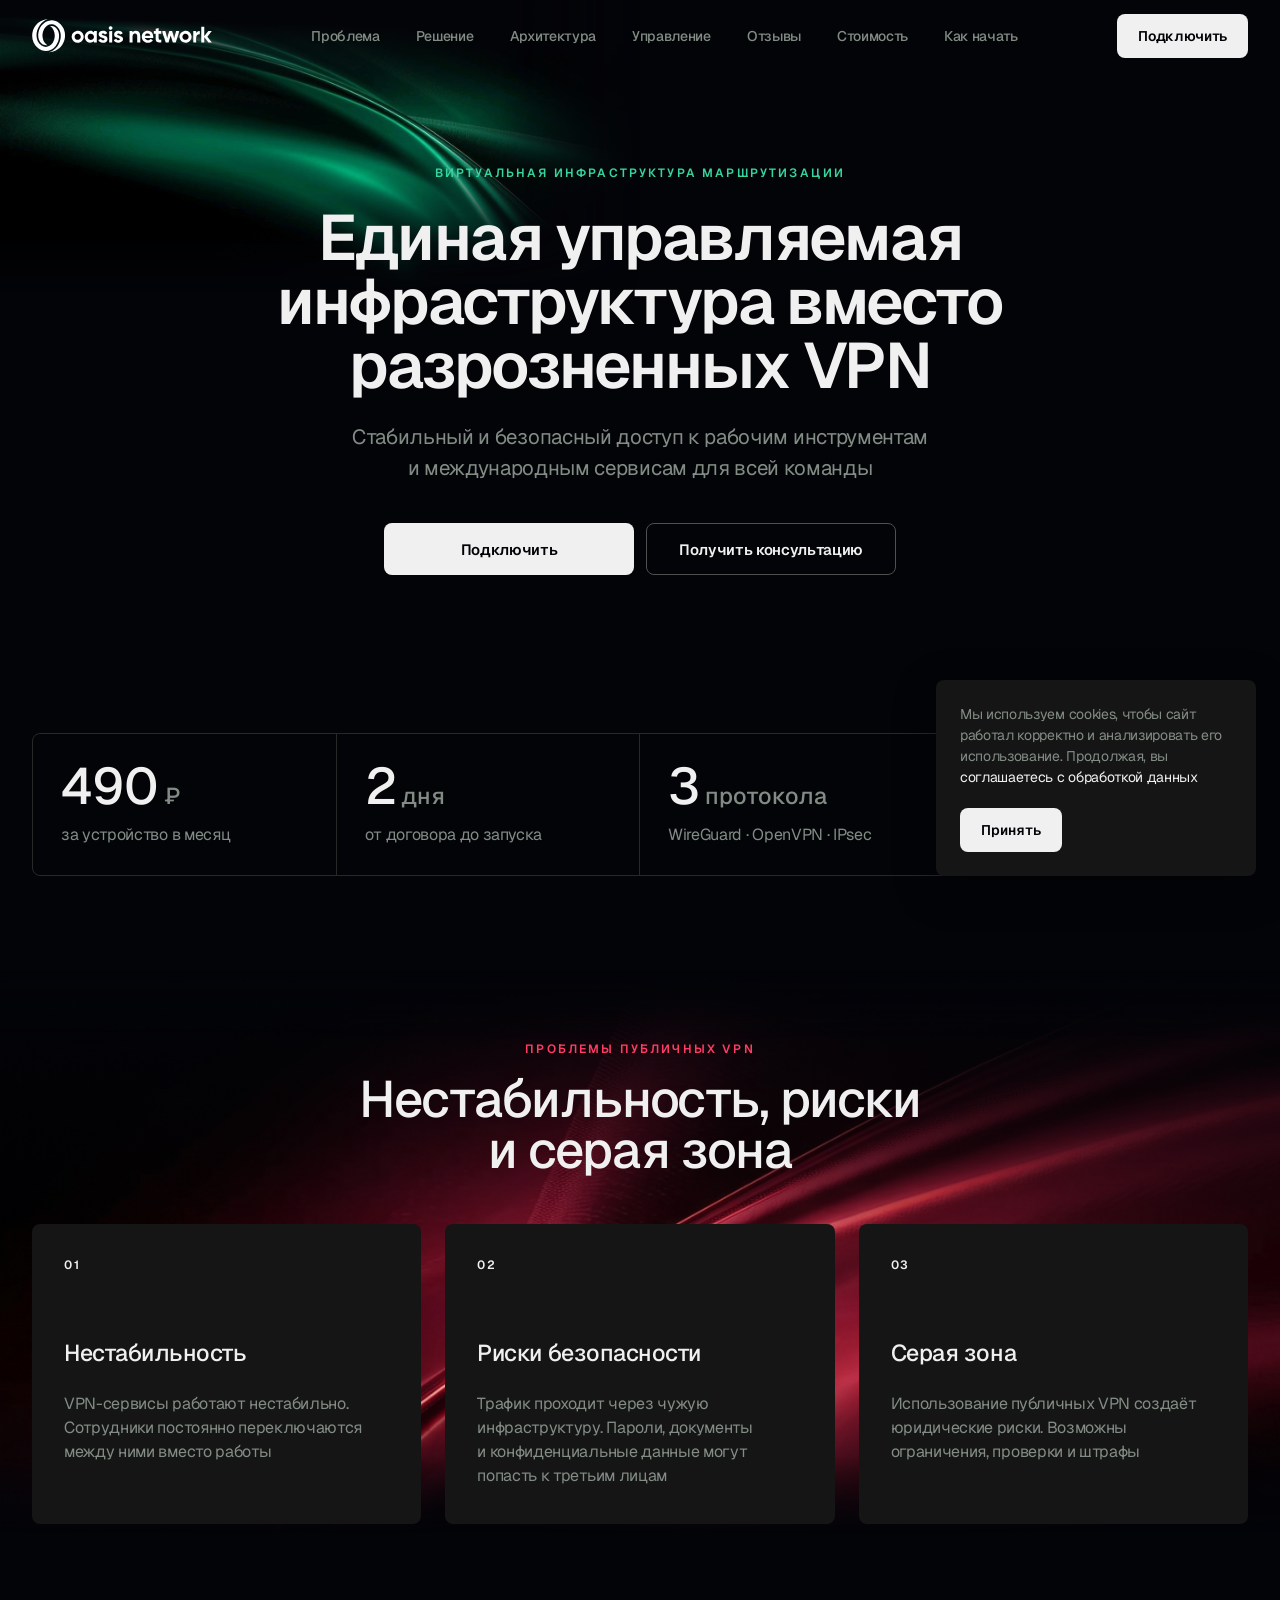
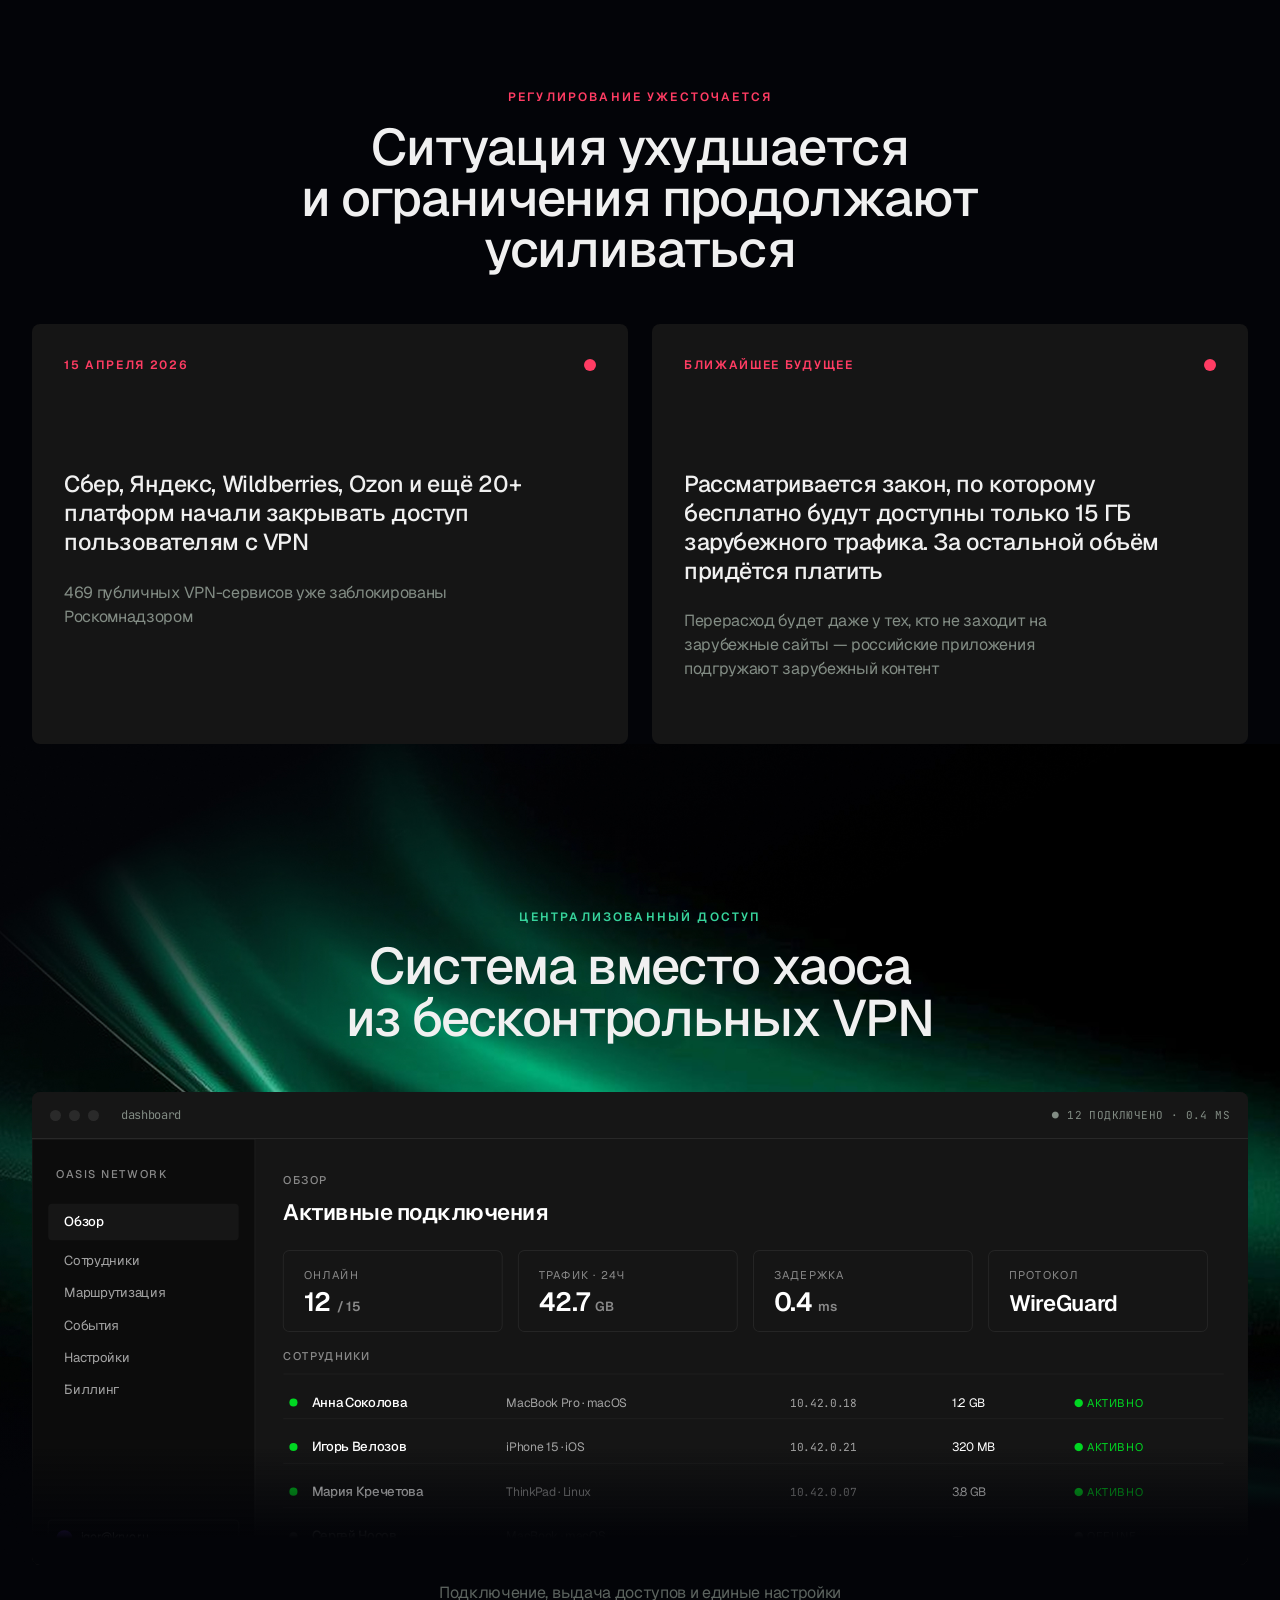
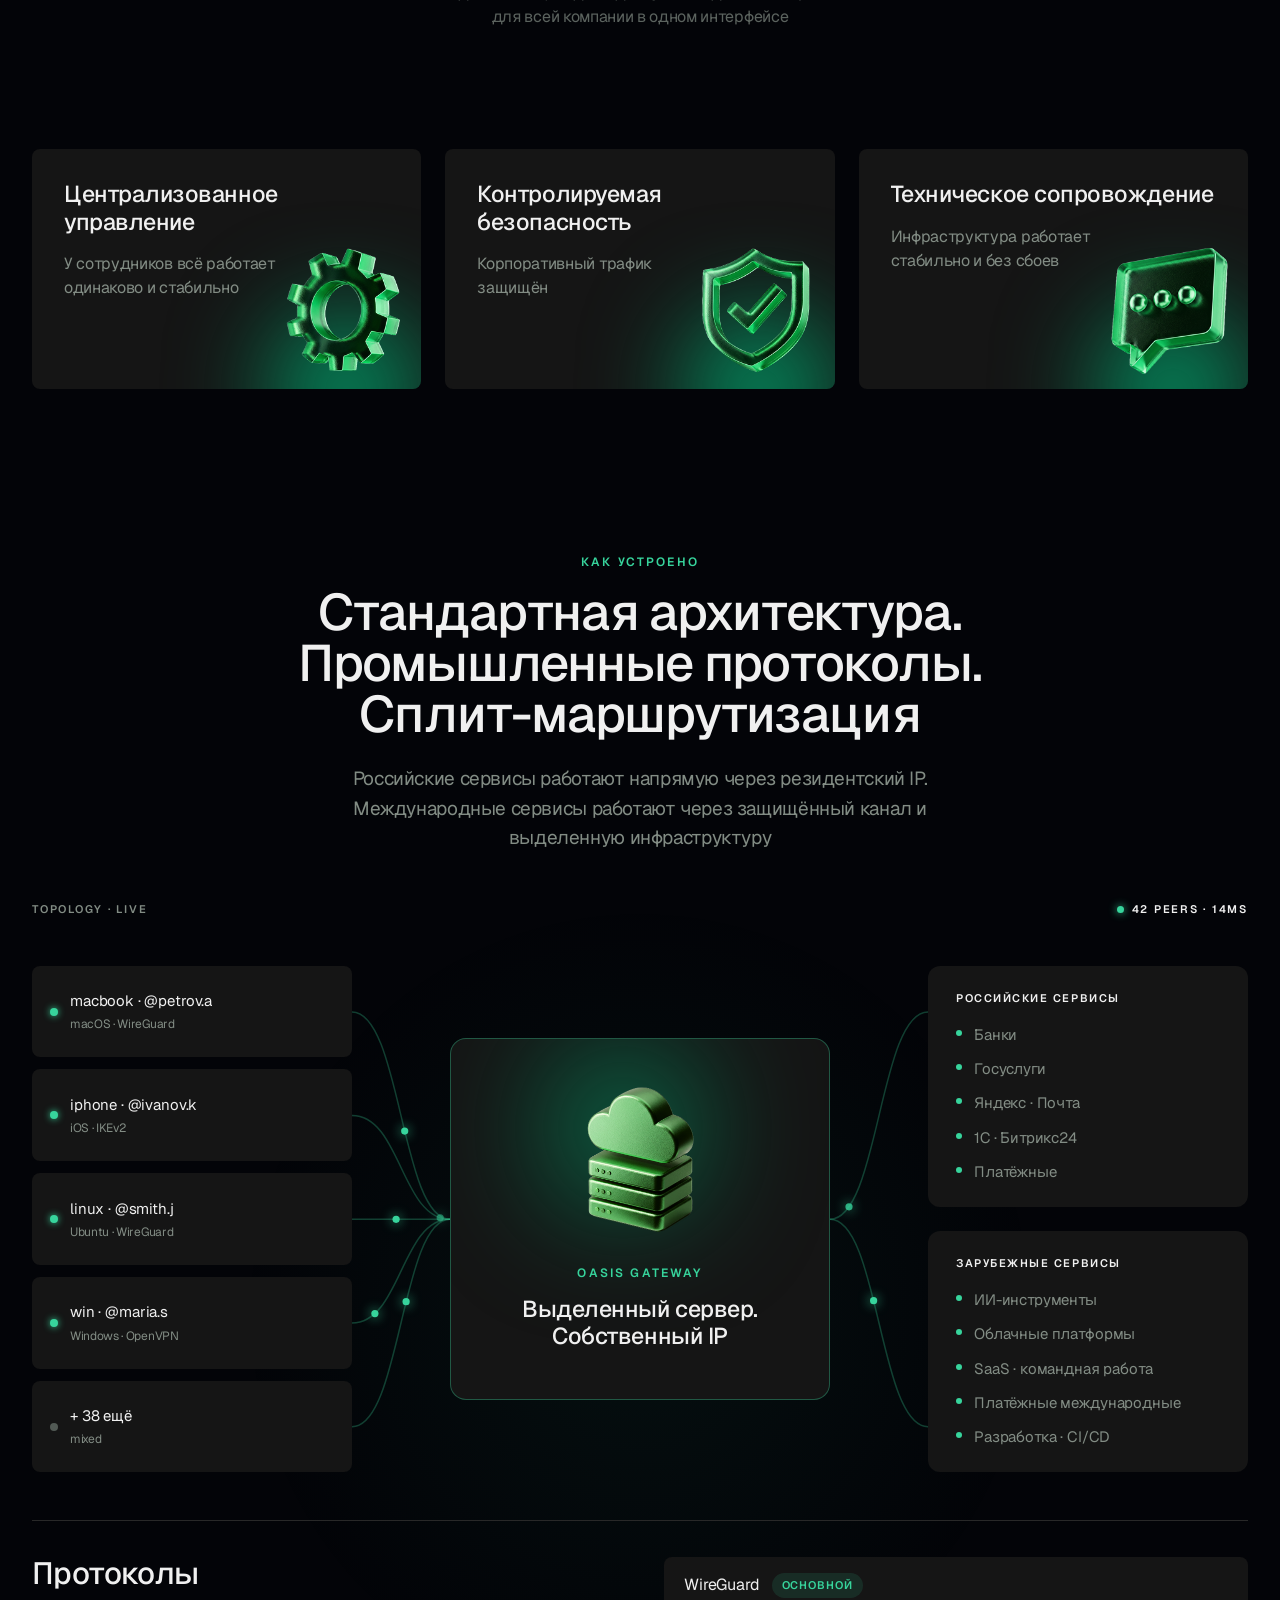
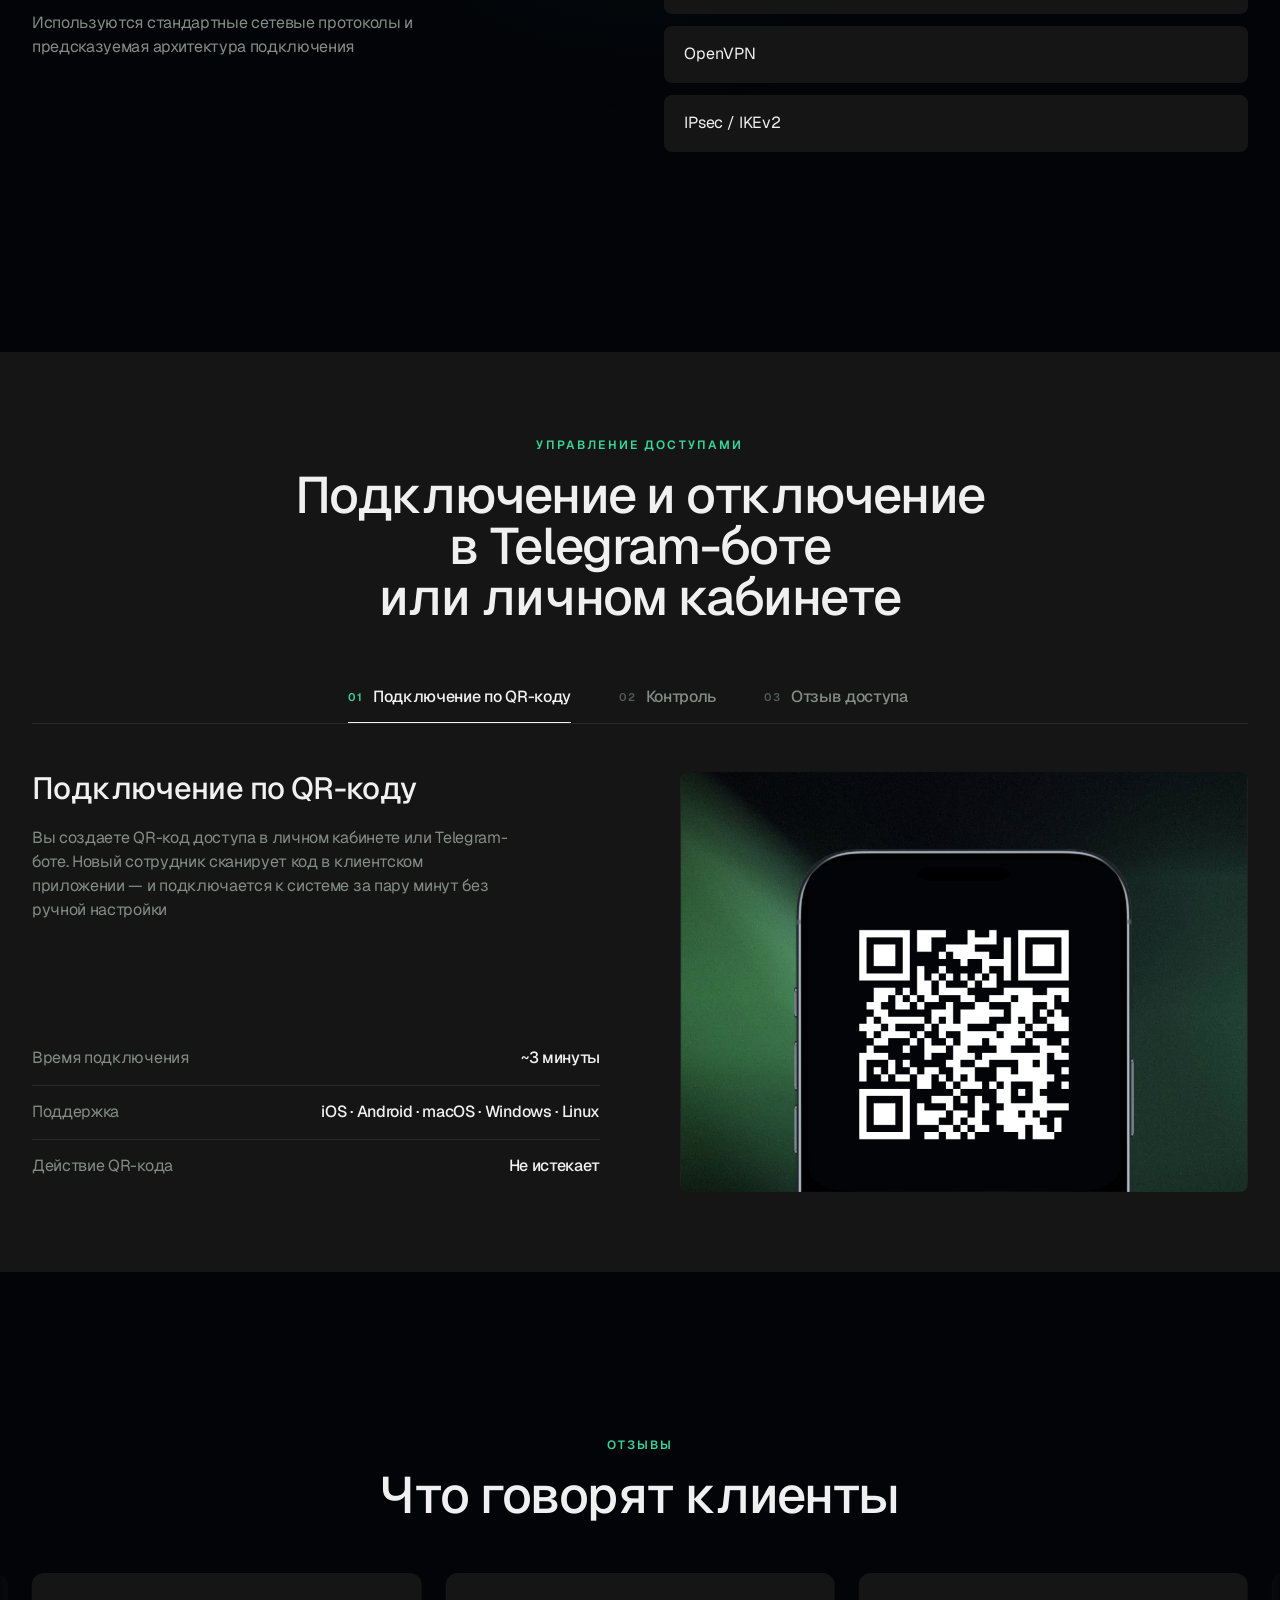
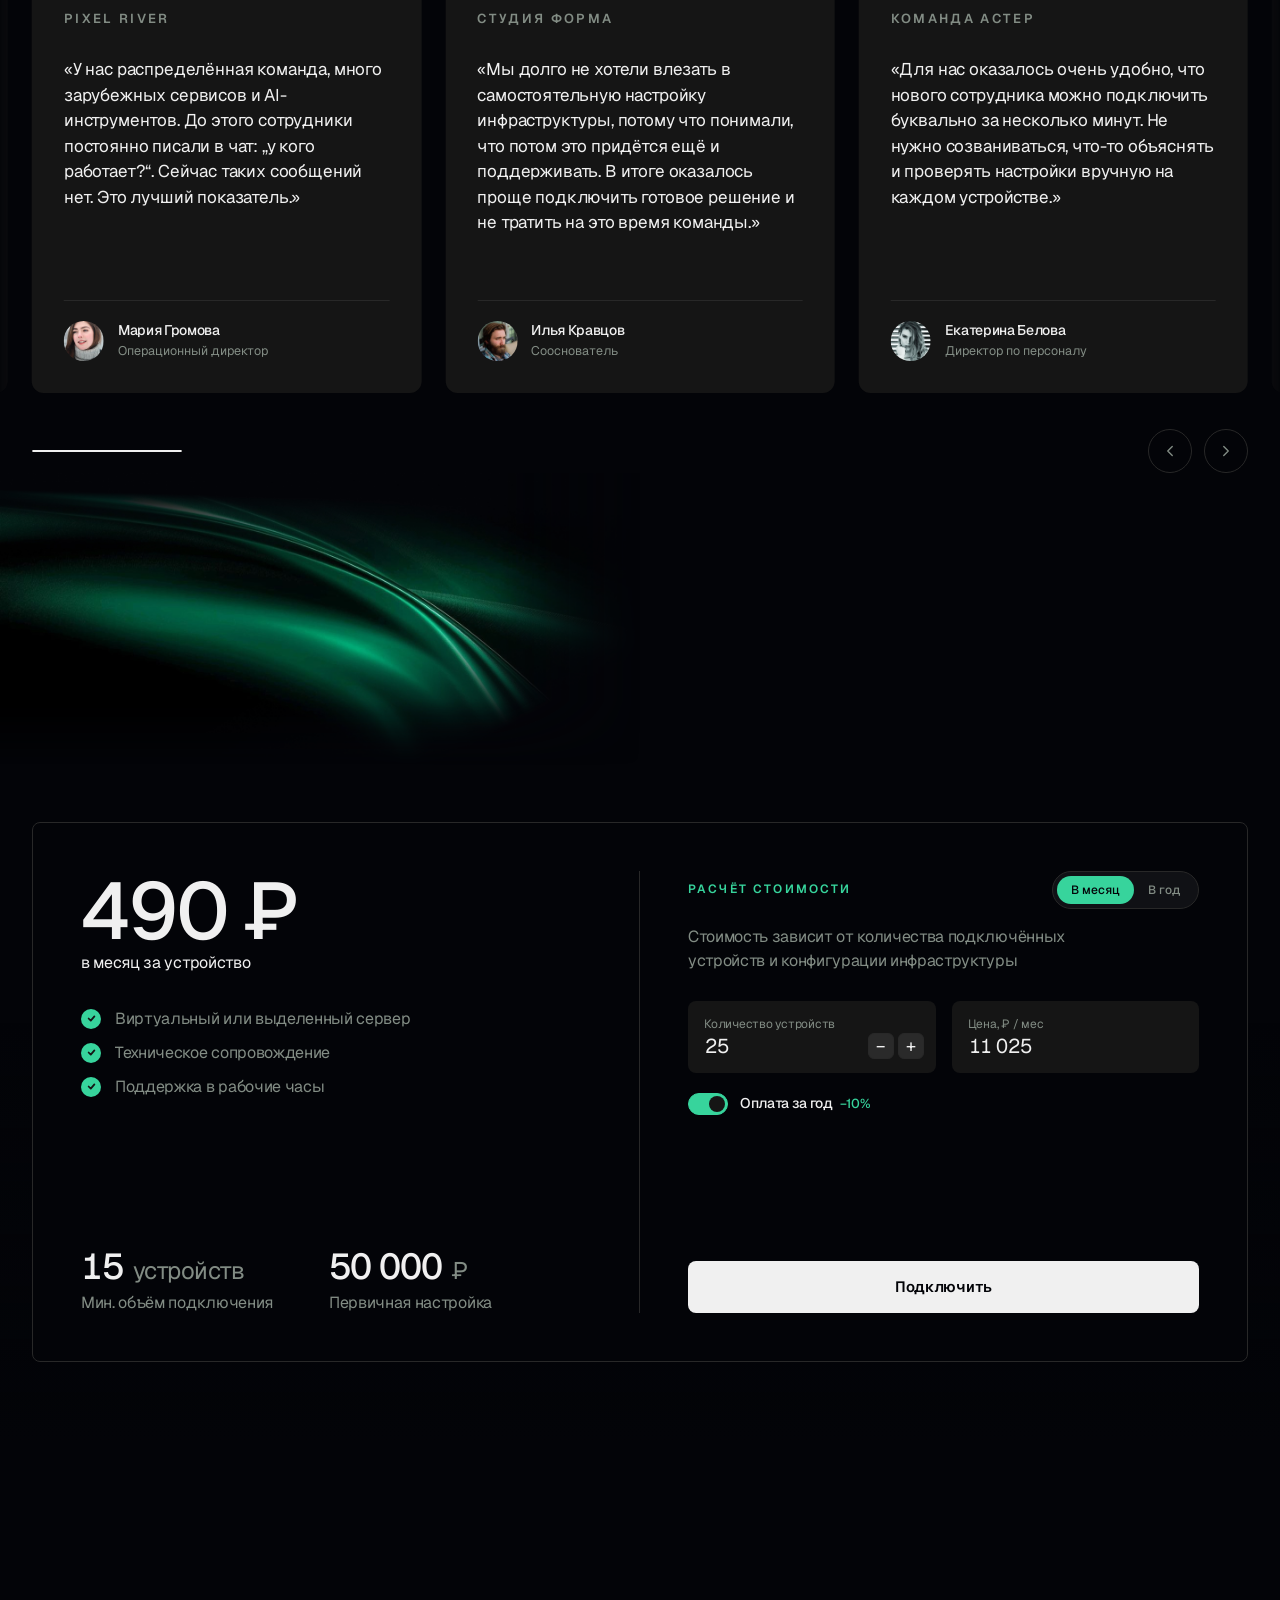
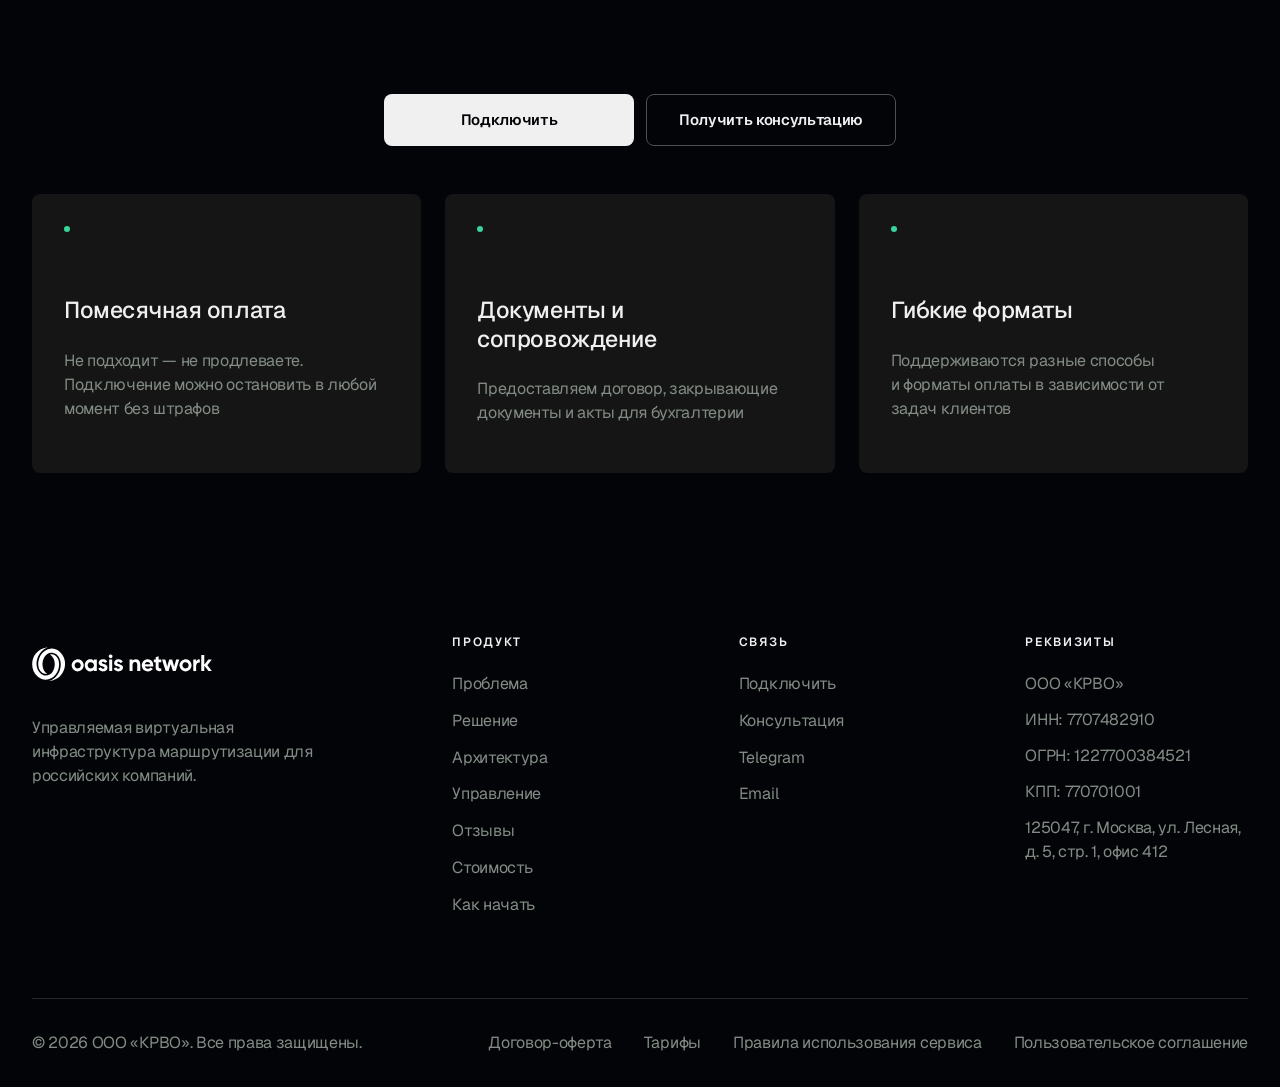
==== commit 173480ca: "OG: заменил обложку на JPEG (og-cover.jpg); мобилка: фон блока Стоимость на всю ширину; bump CSS v=2" ====
--- a/index.html
+++ b/index.html
@@ -14,7 +14,8 @@
   <meta property="og:url" content="./" />
   <meta property="og:title" content="Oasis network — управляемая корпоративная инфраструктура вместо разрозненных VPN" />
   <meta property="og:description" content="Централизованная виртуальная инфраструктура маршрутизации для российских компаний. Стабильный и безопасный доступ к рабочим инструментам и международным сервисам" />
-  <meta property="og:image" content="assets/og-cover.png" />
+  <meta property="og:image" content="assets/og-cover.jpg" />
+  <meta property="og:image:type" content="image/jpeg" />
   <meta property="og:image:width" content="1200" />
   <meta property="og:image:height" content="630" />
   <meta property="og:image:alt" content="Oasis network — управляемая корпоративная инфраструктура" />
@@ -23,12 +24,12 @@
   <meta name="twitter:card" content="summary_large_image" />
   <meta name="twitter:title" content="Oasis network — управляемая корпоративная инфраструктура вместо разрозненных VPN" />
   <meta name="twitter:description" content="Централизованная виртуальная инфраструктура маршрутизации для российских компаний. Стабильный и безопасный доступ к рабочим инструментам и международным сервисам" />
-  <meta name="twitter:image" content="assets/og-cover.png" />
+  <meta name="twitter:image" content="assets/og-cover.jpg" />
 
   <link rel="preconnect" href="https://fonts.googleapis.com" />
   <link rel="preconnect" href="https://fonts.gstatic.com" crossorigin />
   <link rel="stylesheet" href="https://fonts.googleapis.com/css2?family=Geist:wght@400;500;600;700&family=JetBrains+Mono:wght@400;500&display=swap" />
-  <link rel="stylesheet" href="styles.css?v=212" />
+  <link rel="stylesheet" href="styles.css?v=213" />
   <link rel="icon" href="assets/favicon.ico" sizes="any" />
   <link rel="icon" type="image/svg+xml" href="assets/favicon.svg" />
   <link rel="apple-touch-icon" href="assets/favicon-180.png" />
--- a/styles.css
+++ b/styles.css
@@ -2971,6 +2971,11 @@
   mask-composite: intersect;
 }
 
+/* On mobile the pricing background spans the full screen width (like hero). */
+@media (max-width: 768px) {
+  .pricing-bg img { width: 100%; }
+}
+
 .pricing-bg::after {
   content: '';
   position: absolute;
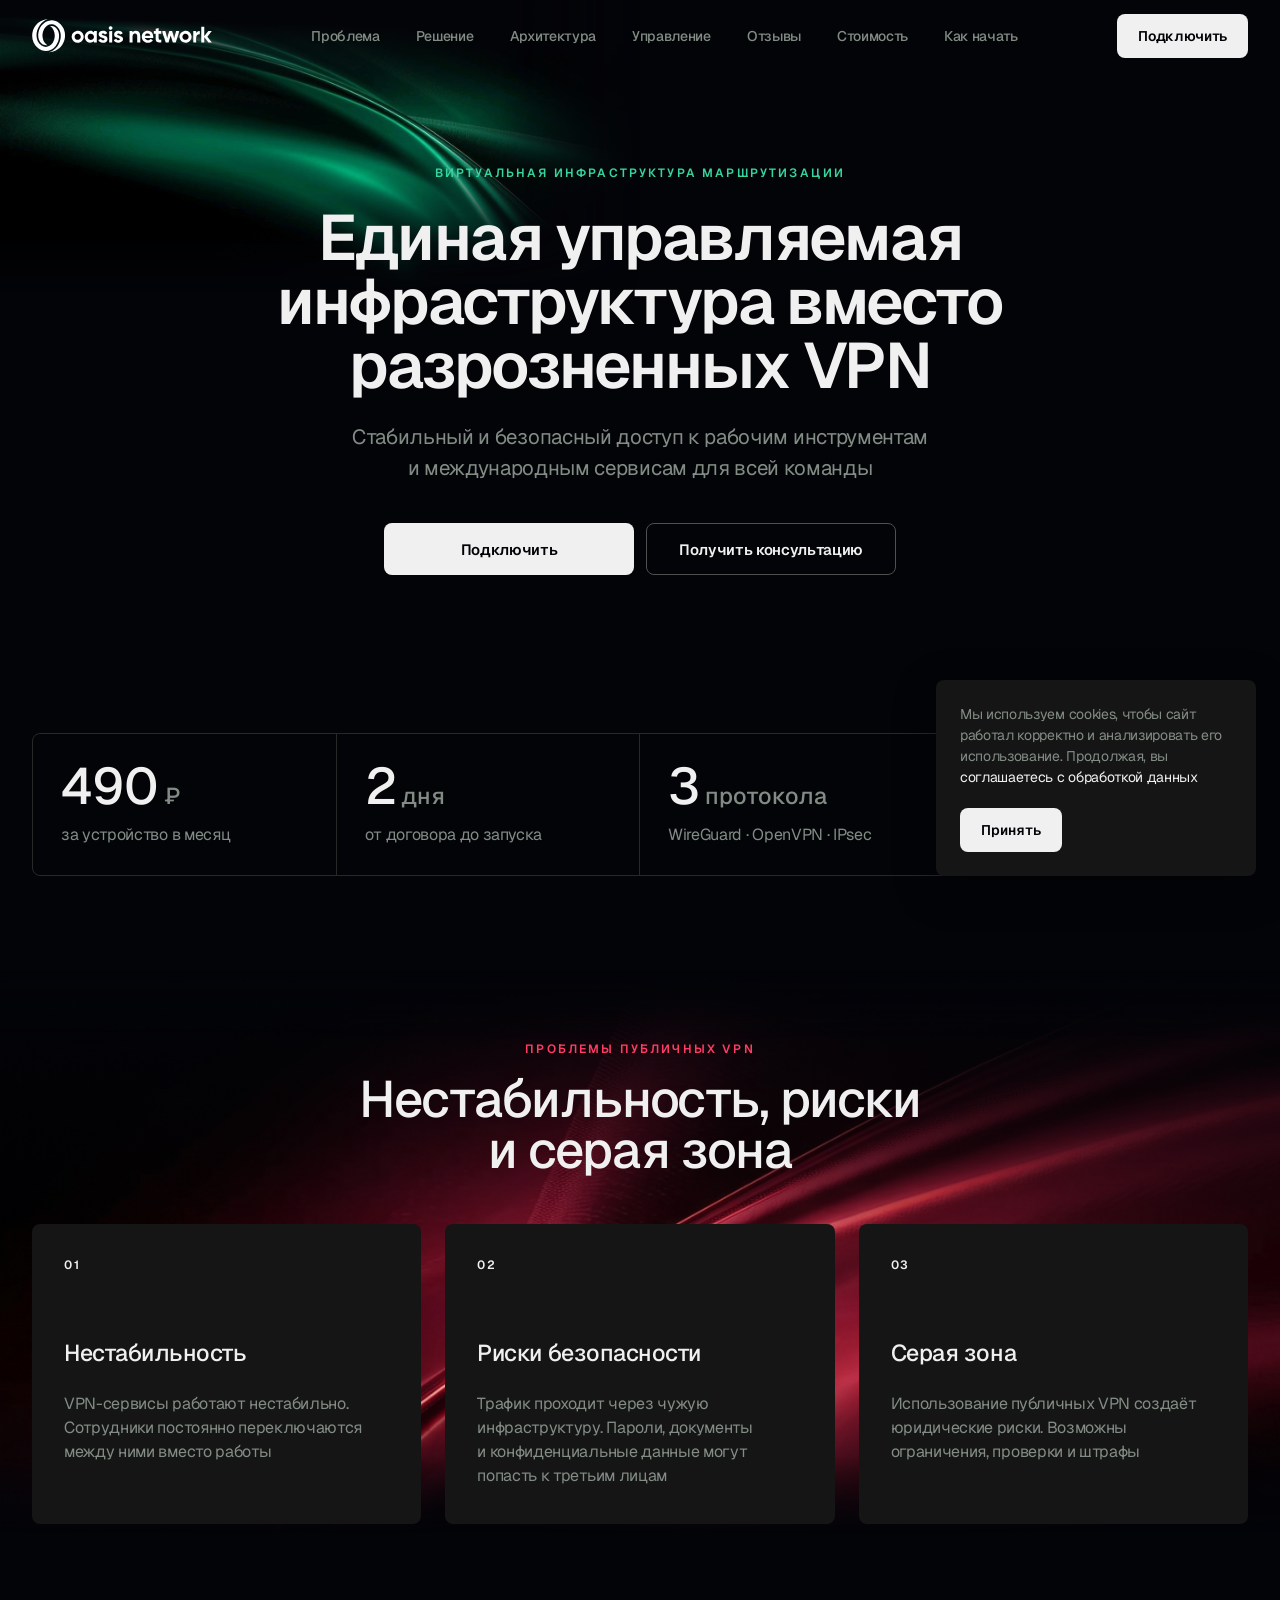
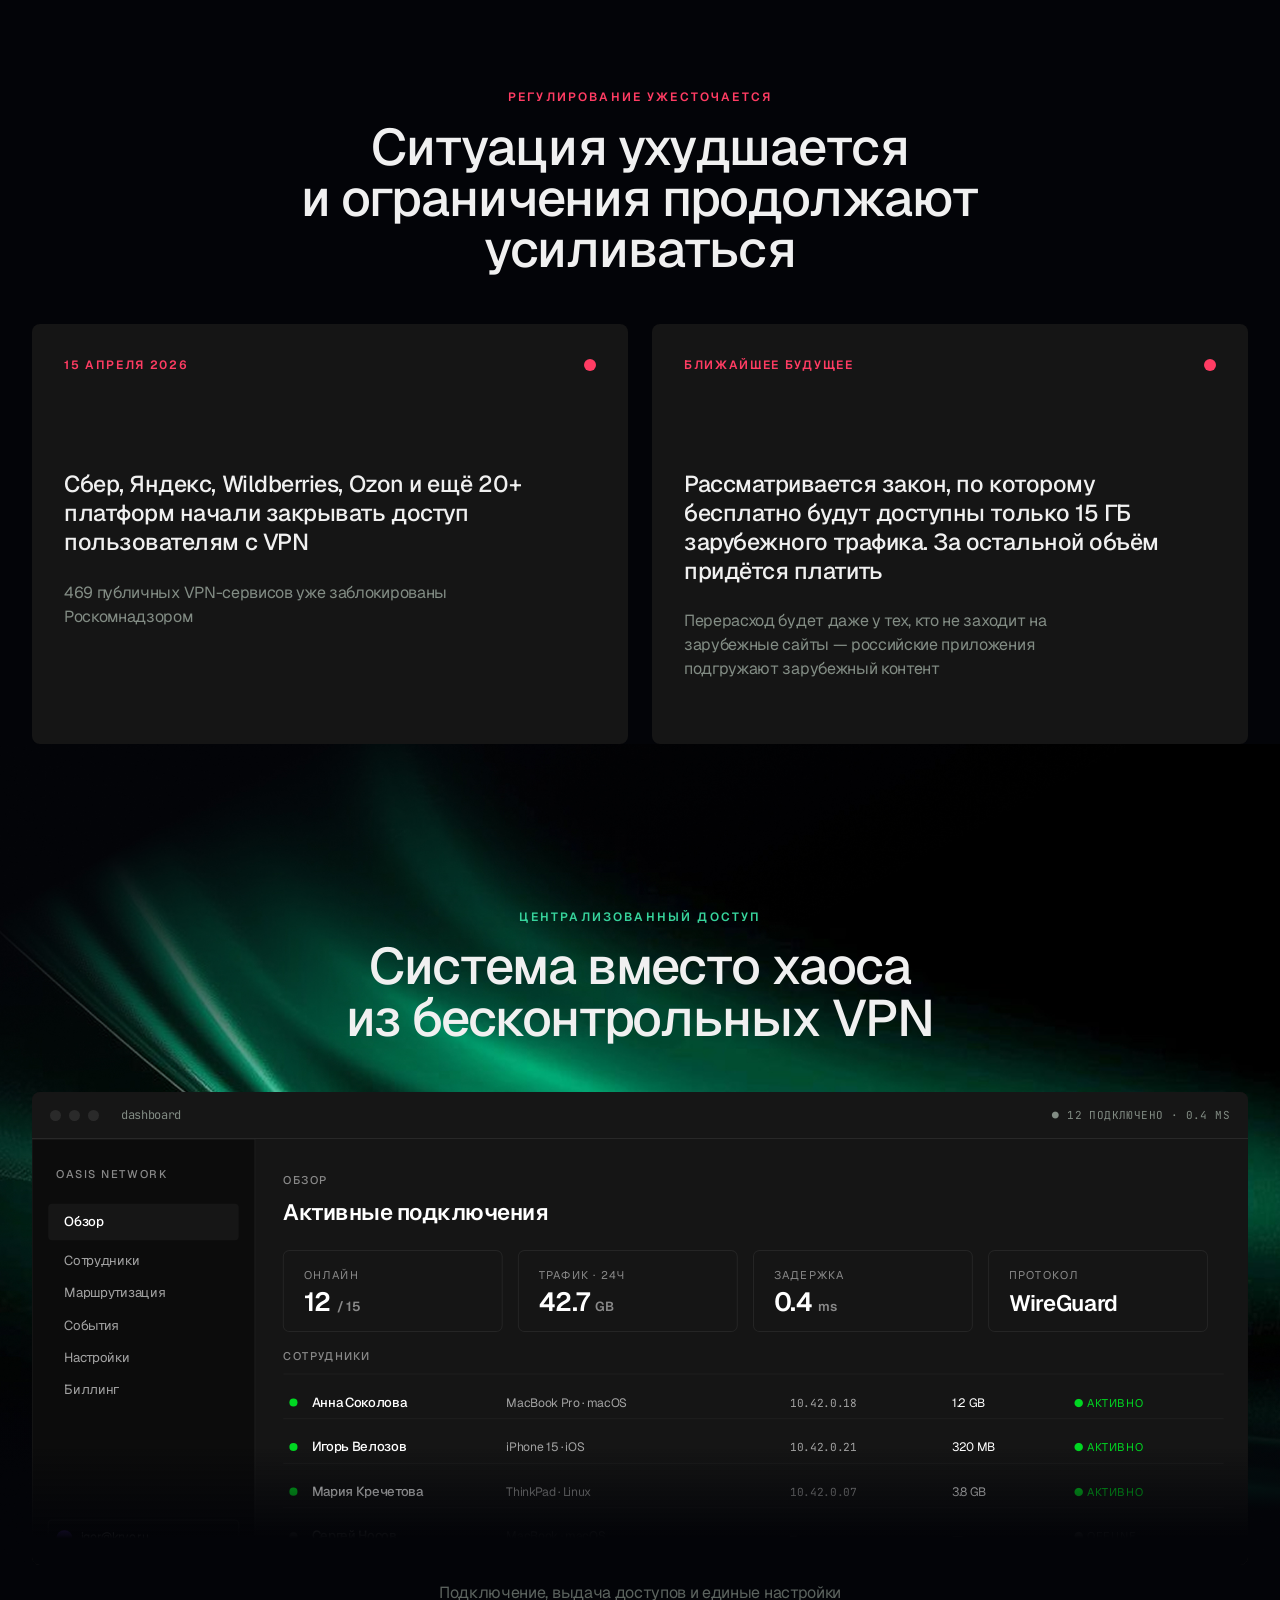
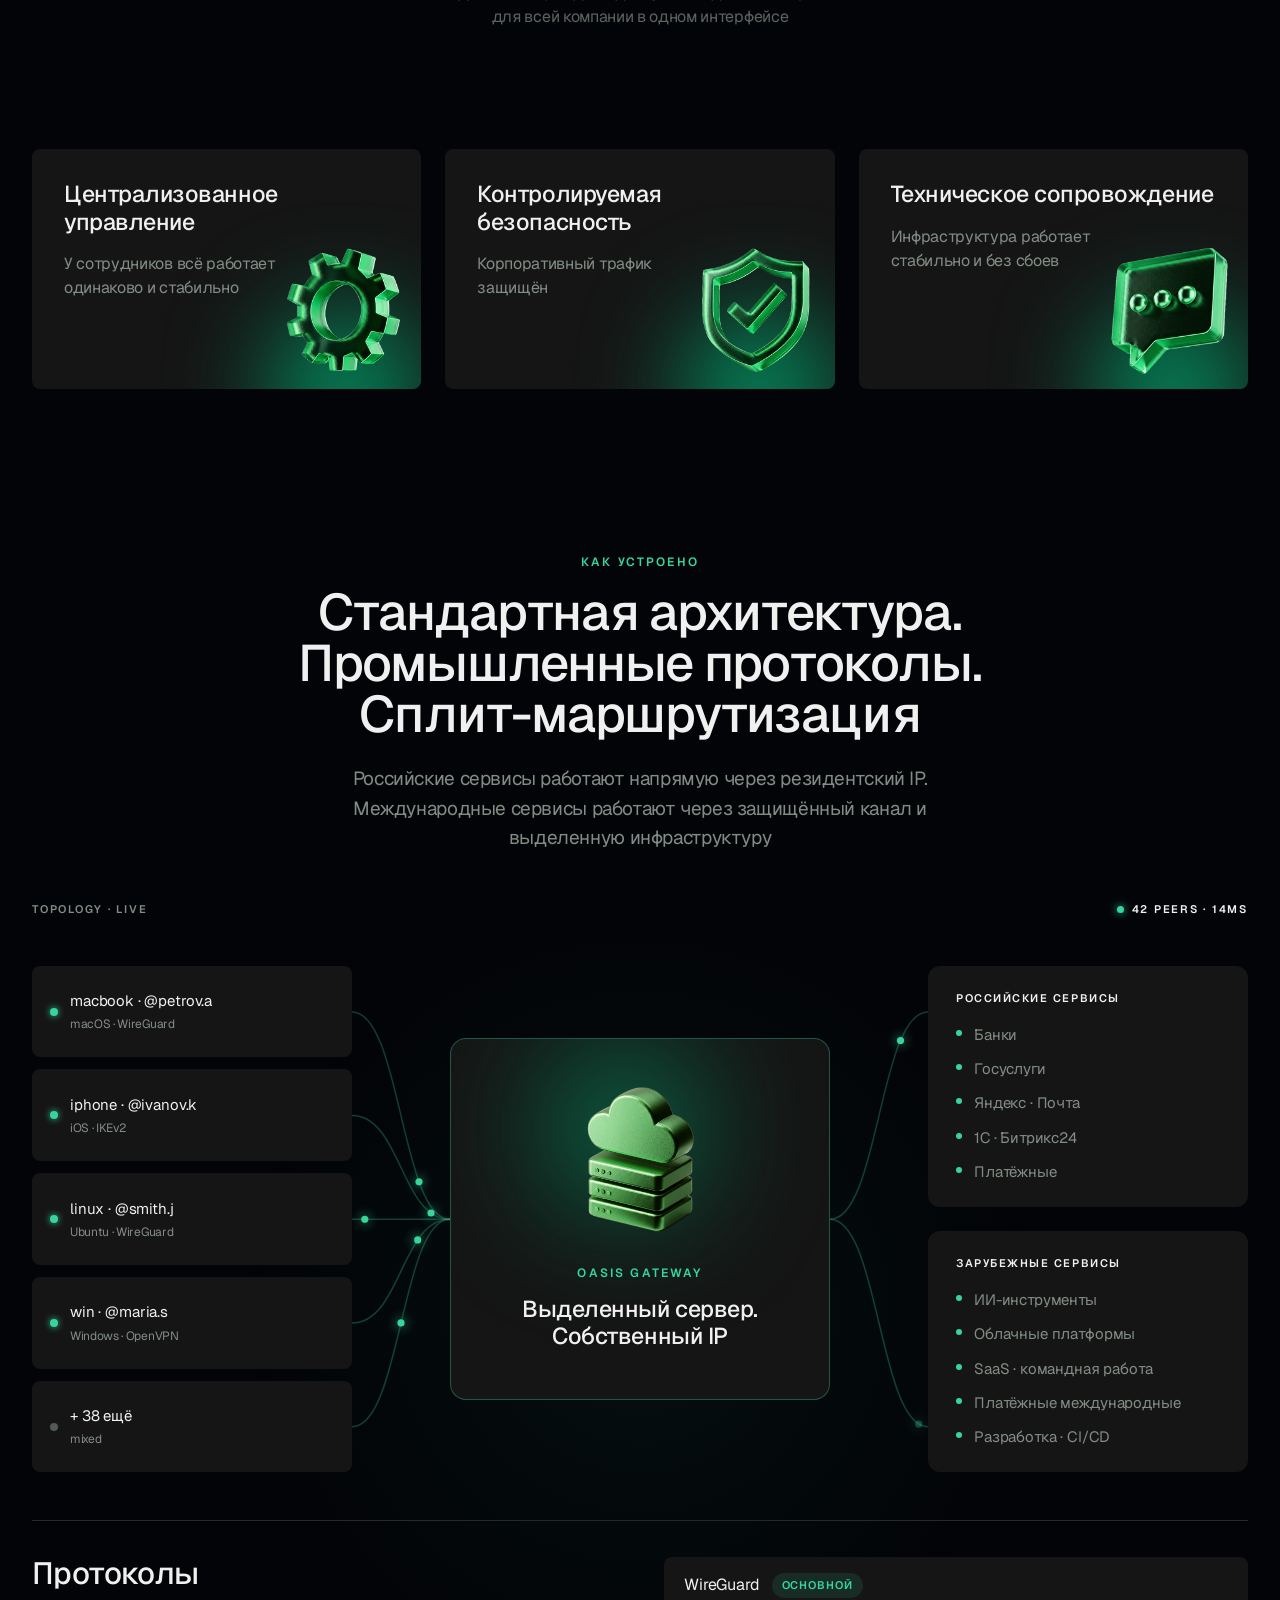
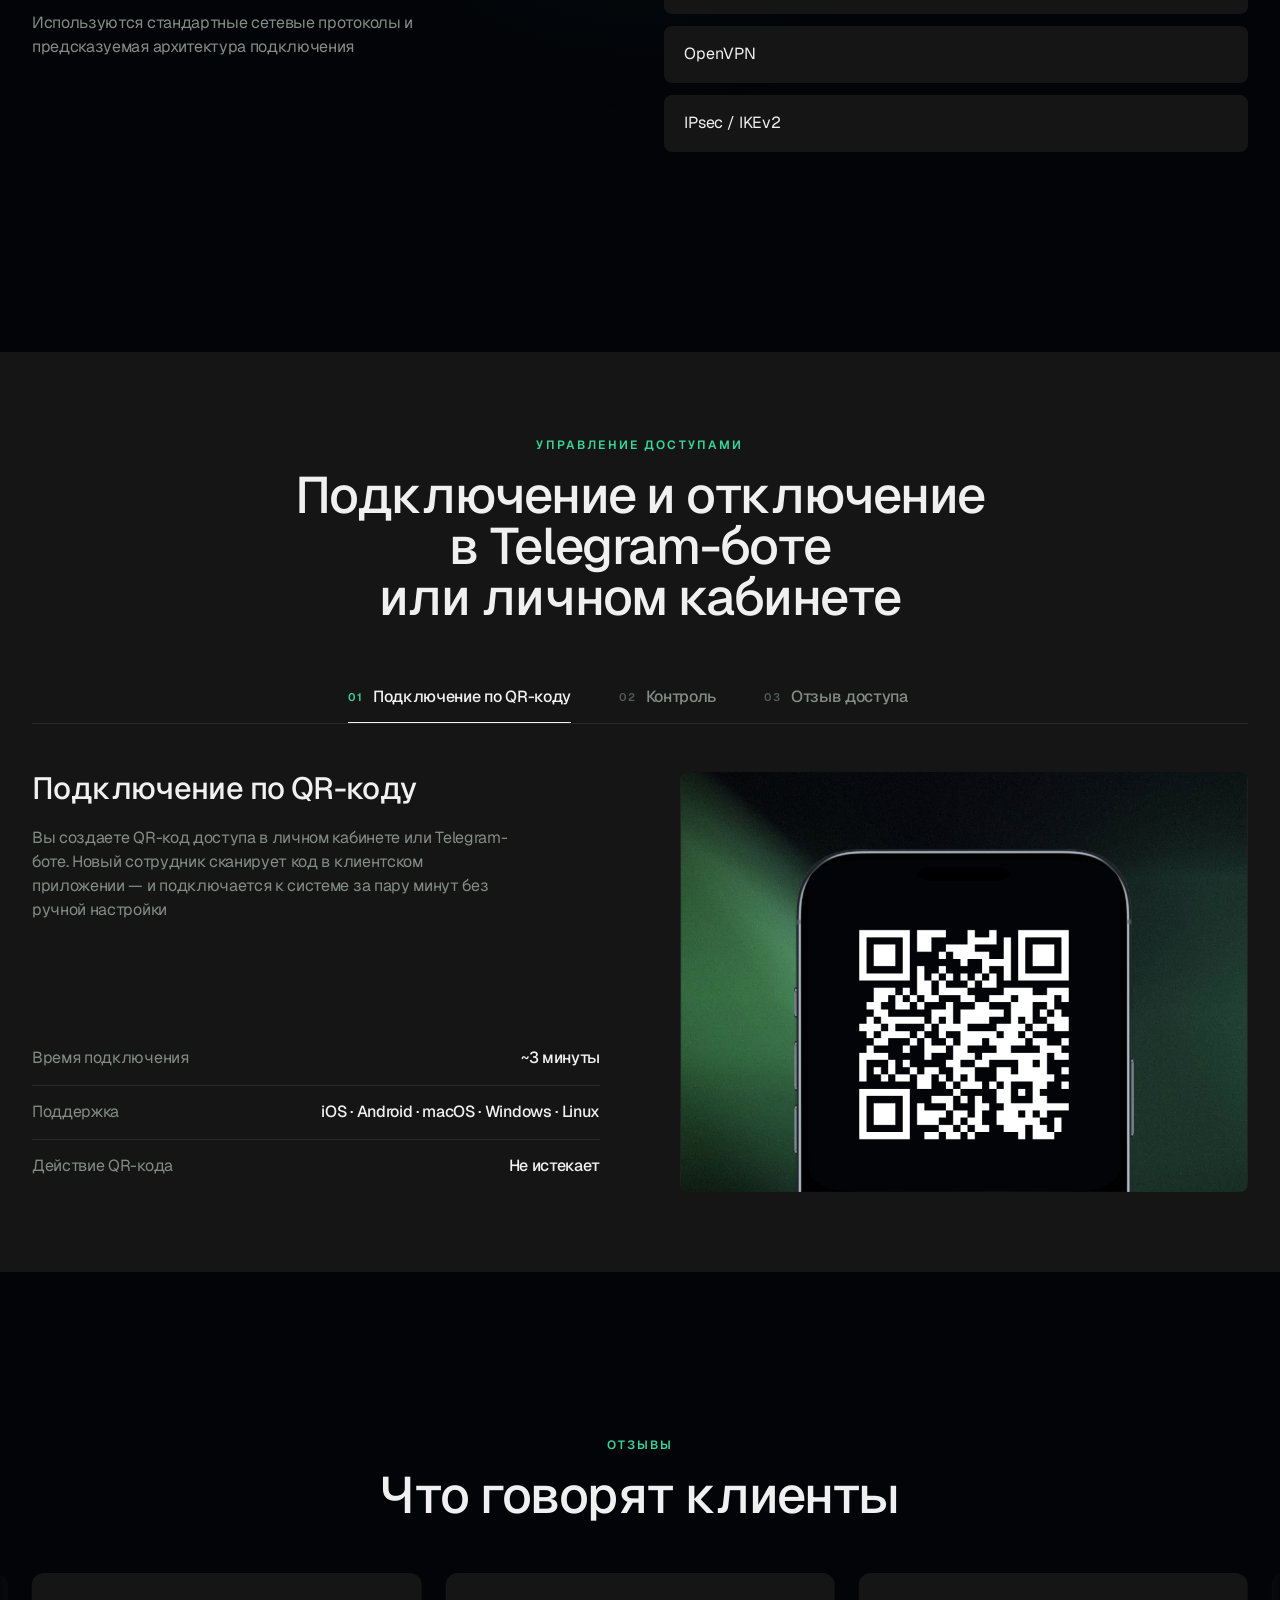
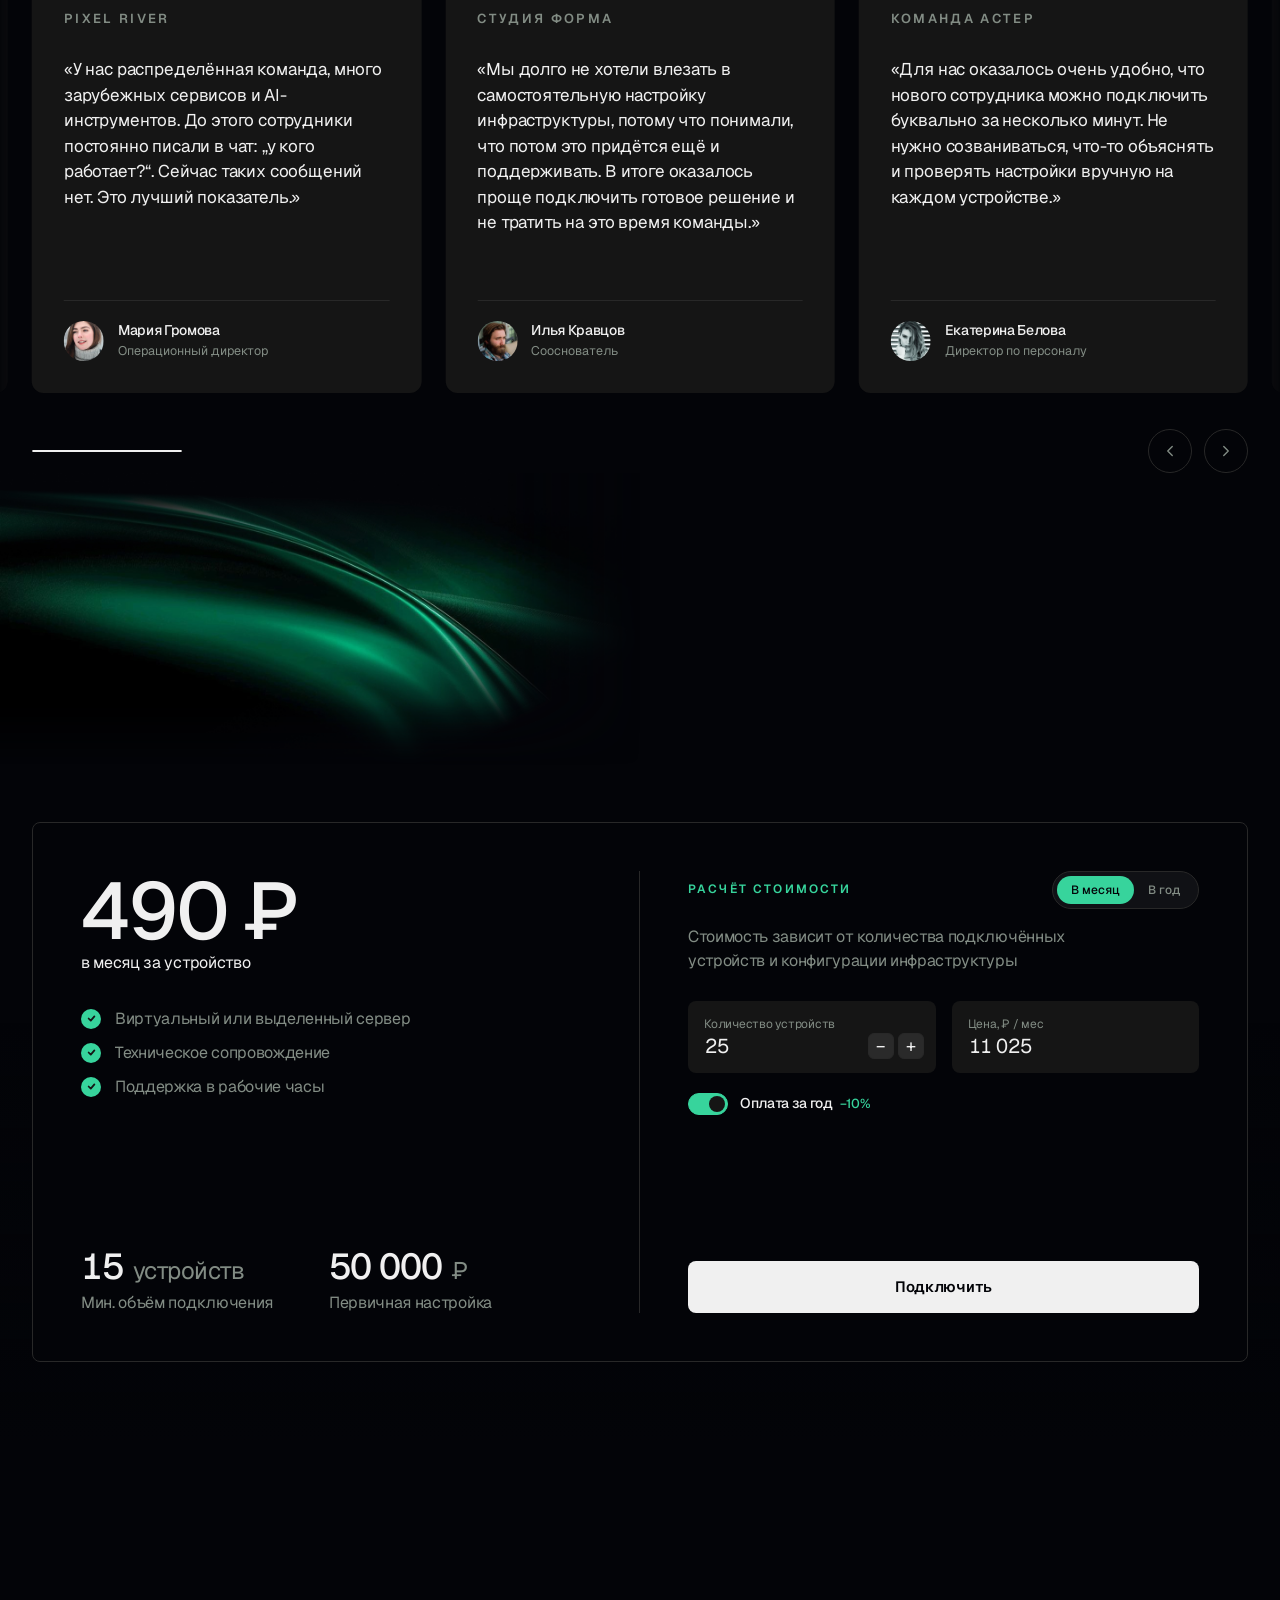
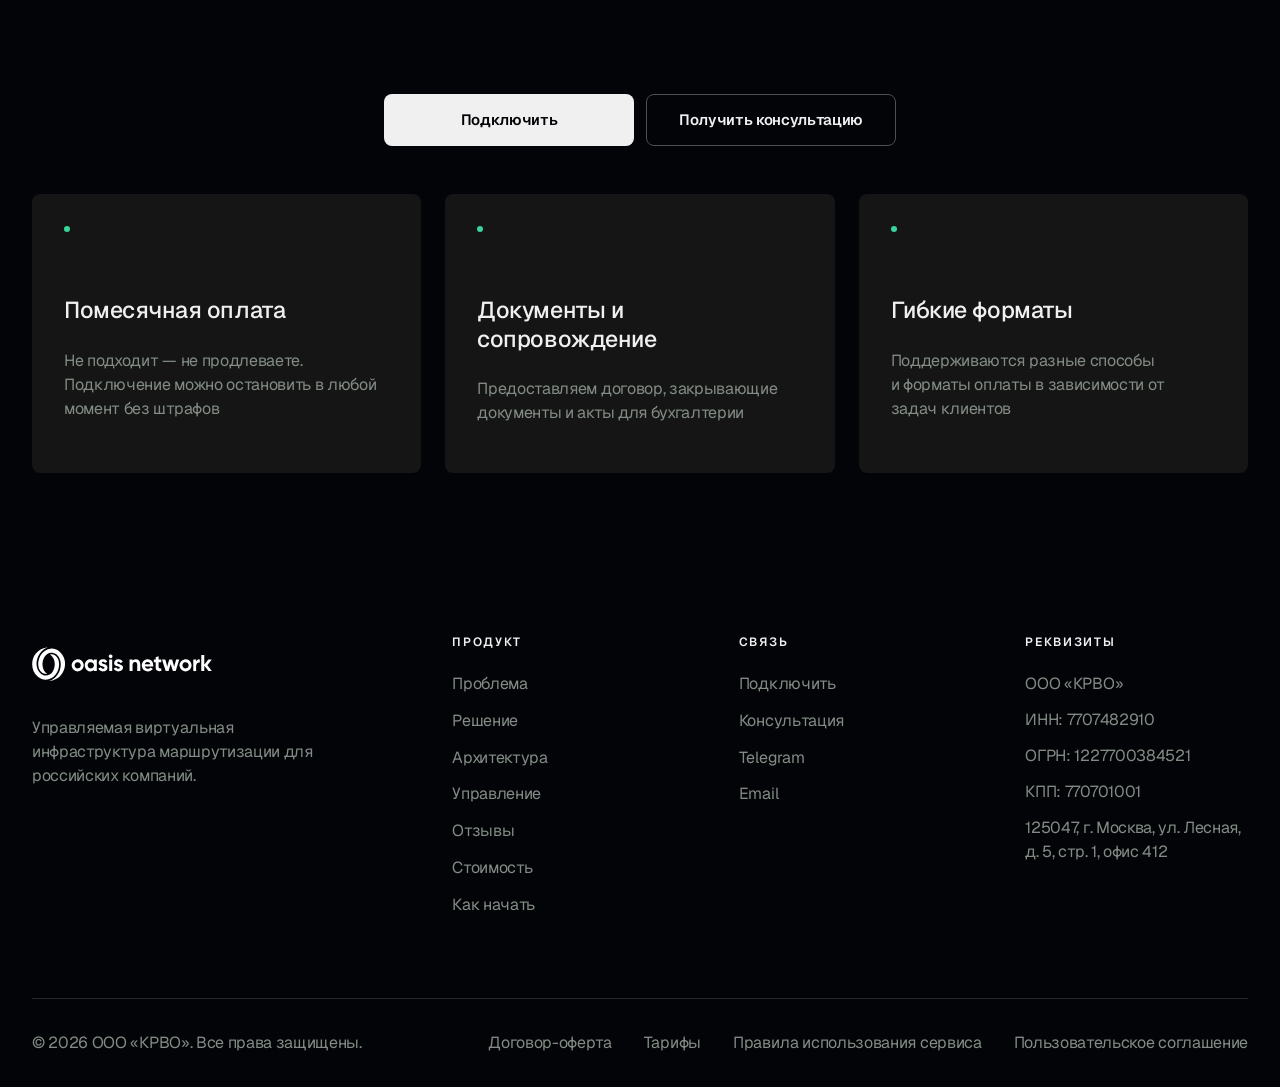
==== commit d458e16c: "Мобилка карусель: cookie-плашка перекрывала стрелки — сделал pointer-events:none (тапы проходят к ст" ====
--- a/index.html
+++ b/index.html
@@ -29,7 +29,7 @@
   <link rel="preconnect" href="https://fonts.googleapis.com" />
   <link rel="preconnect" href="https://fonts.gstatic.com" crossorigin />
   <link rel="stylesheet" href="https://fonts.googleapis.com/css2?family=Geist:wght@400;500;600;700&family=JetBrains+Mono:wght@400;500&display=swap" />
-  <link rel="stylesheet" href="styles.css?v=213" />
+  <link rel="stylesheet" href="styles.css?v=214" />
   <link rel="icon" href="assets/favicon.ico" sizes="any" />
   <link rel="icon" type="image/svg+xml" href="assets/favicon.svg" />
   <link rel="apple-touch-icon" href="assets/favicon-180.png" />
--- a/styles.css
+++ b/styles.css
@@ -3250,7 +3250,14 @@
   opacity: 0;
   transform: translateY(20px);
   transition: opacity 0.3s ease, transform 0.3s ease;
-}
+  /* Let taps on the empty area of the bar pass through to the content behind
+     (e.g. the carousel arrows it may overlap on mobile). Only the explicit
+     controls below stay interactive, so a stray tap never opens the policy. */
+  pointer-events: none;
+}
+
+.cookie-notice .btn,
+.cookie-notice-link { pointer-events: auto; }
 
 .cookie-notice.is-visible {
   opacity: 1;
@@ -3289,7 +3296,10 @@
     left: 16px;
     bottom: 16px;
     width: auto;
+    gap: 14px;
+    padding: 16px;
   }
+  .cookie-notice-text { font-size: 13px; }
 }
 
 @media (max-width: 520px) {
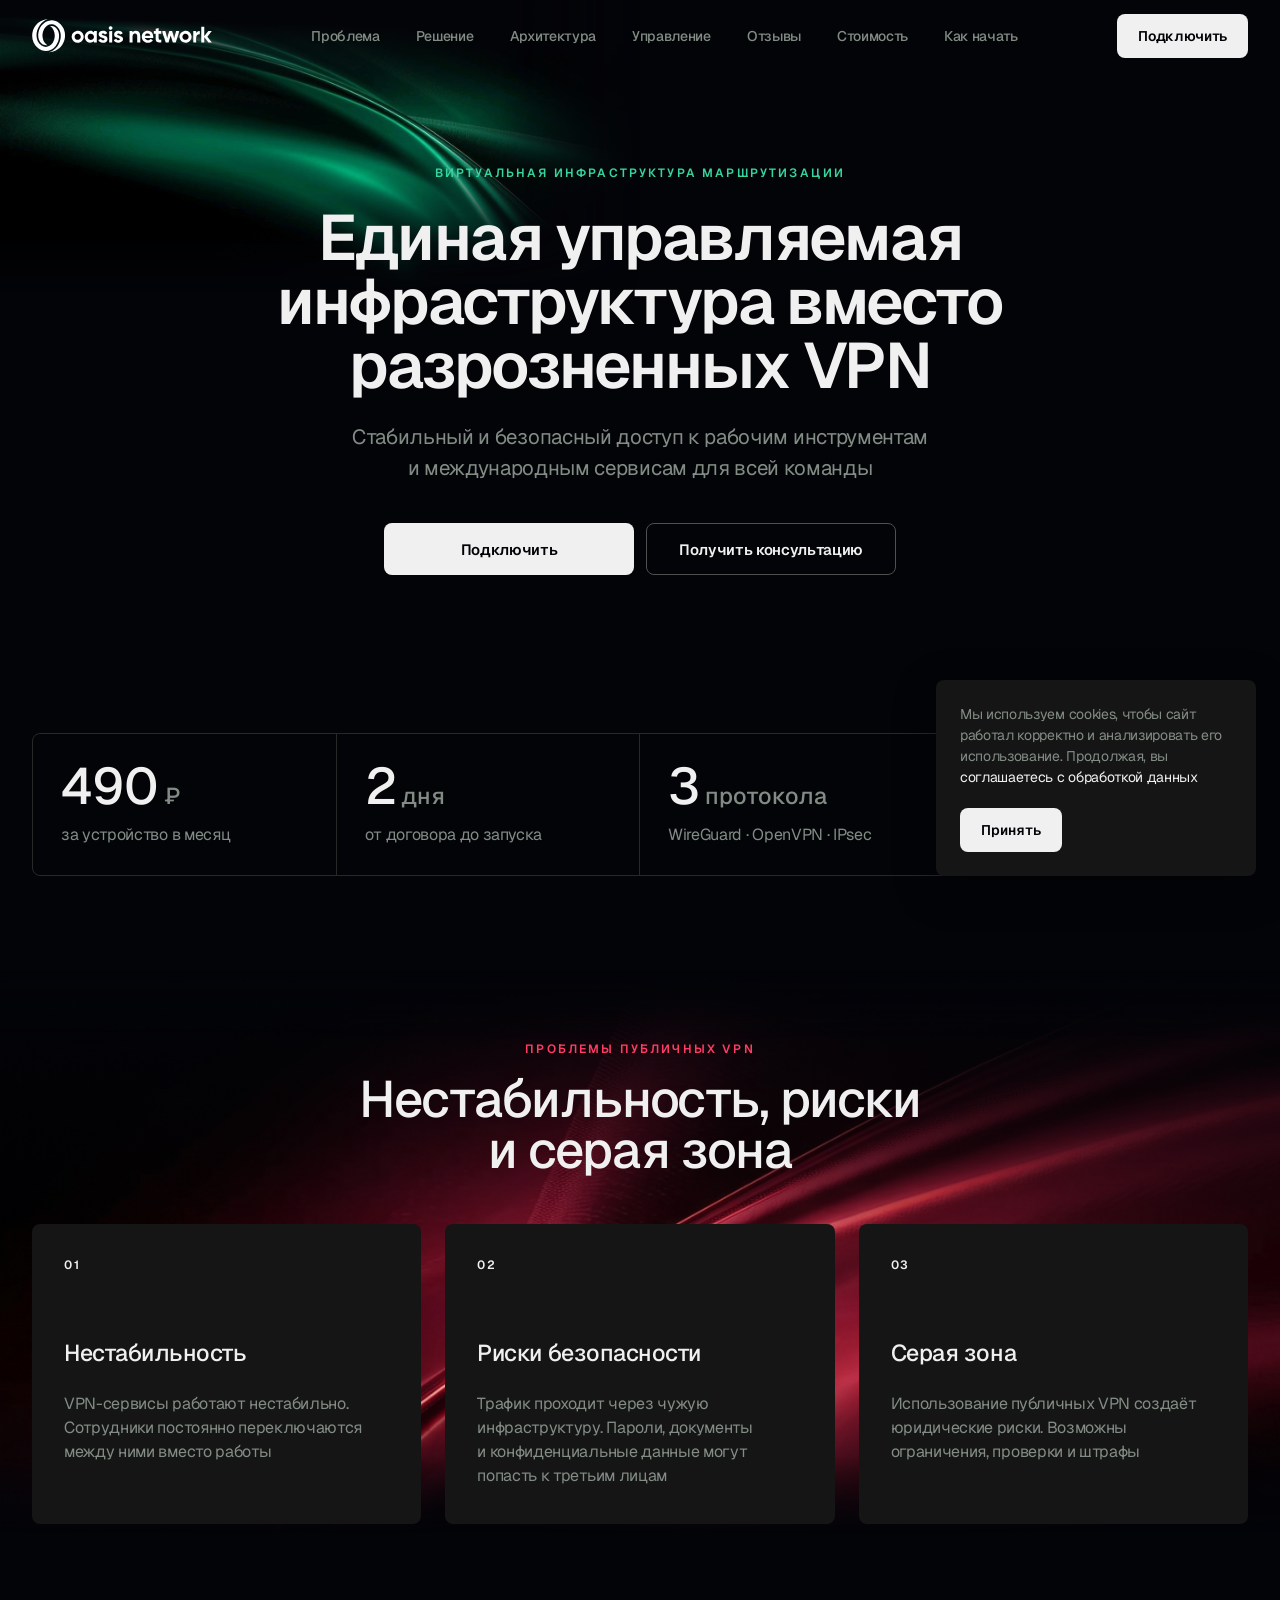
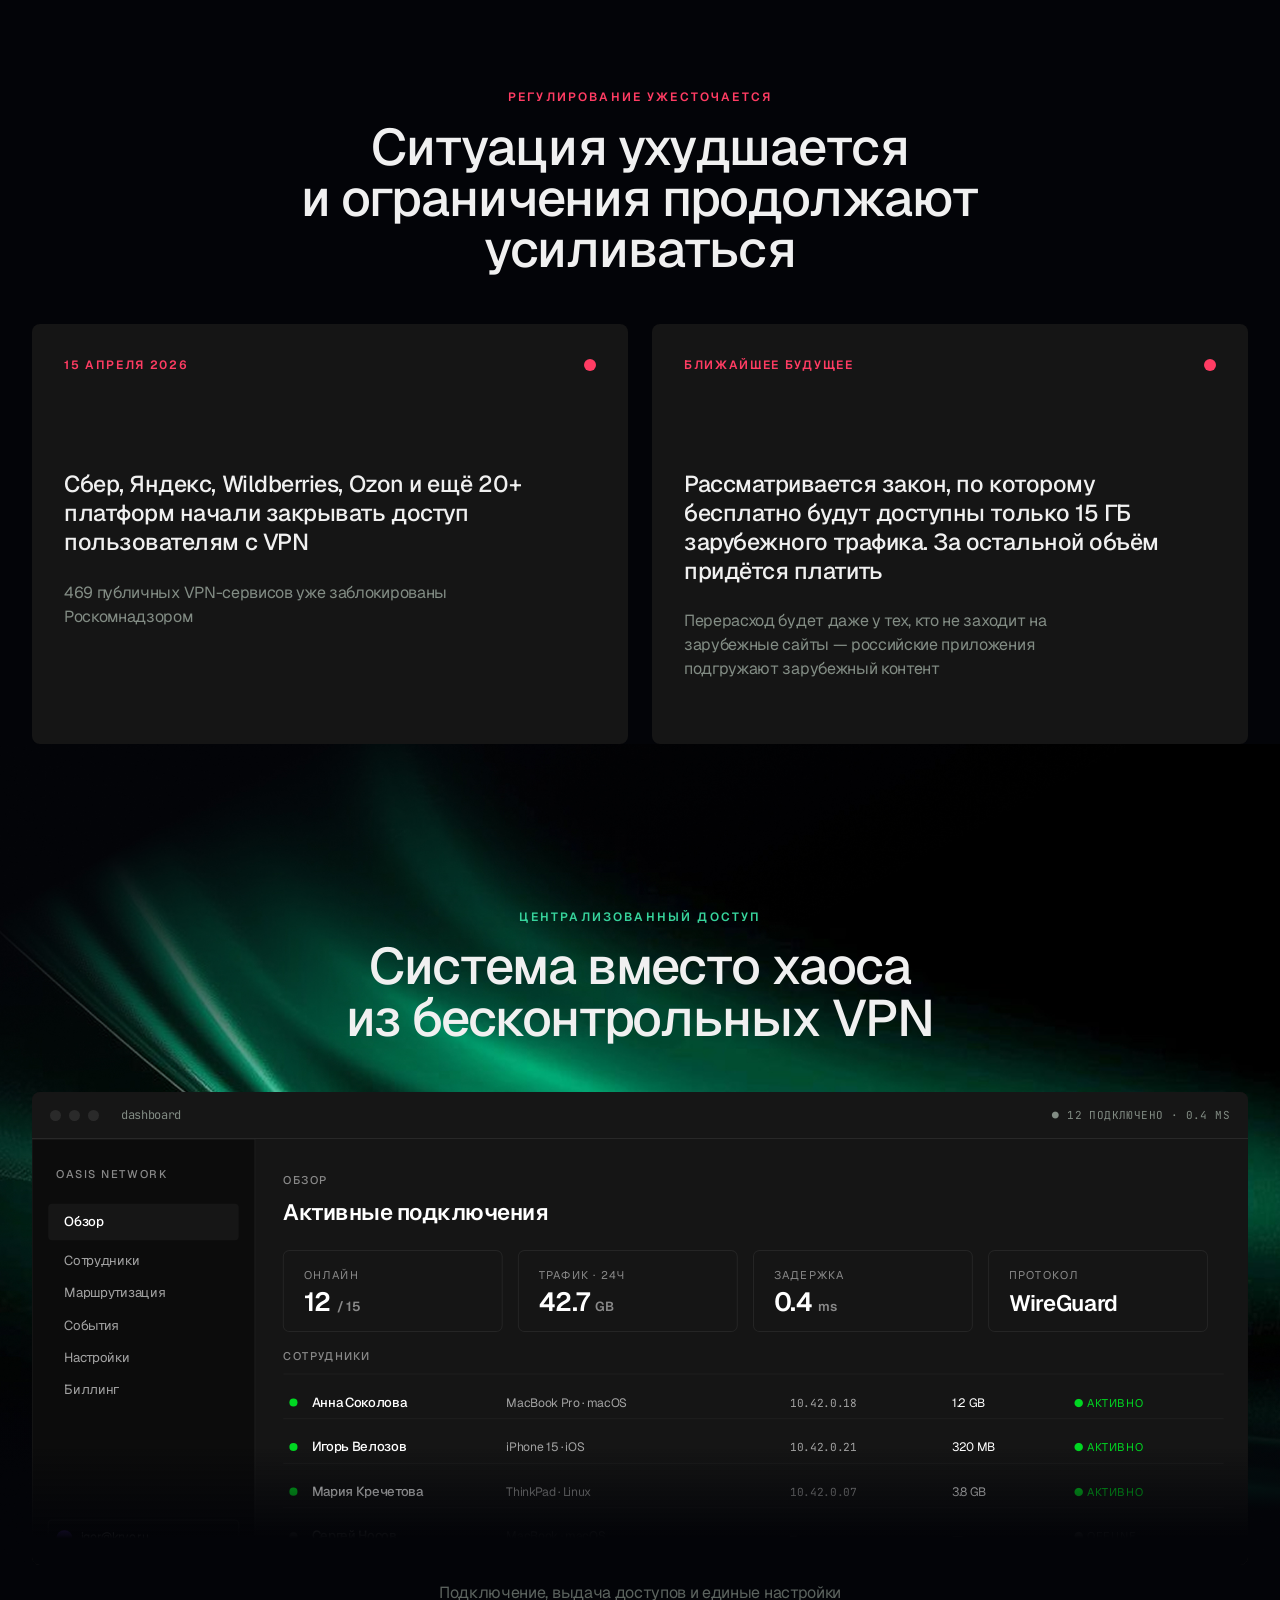
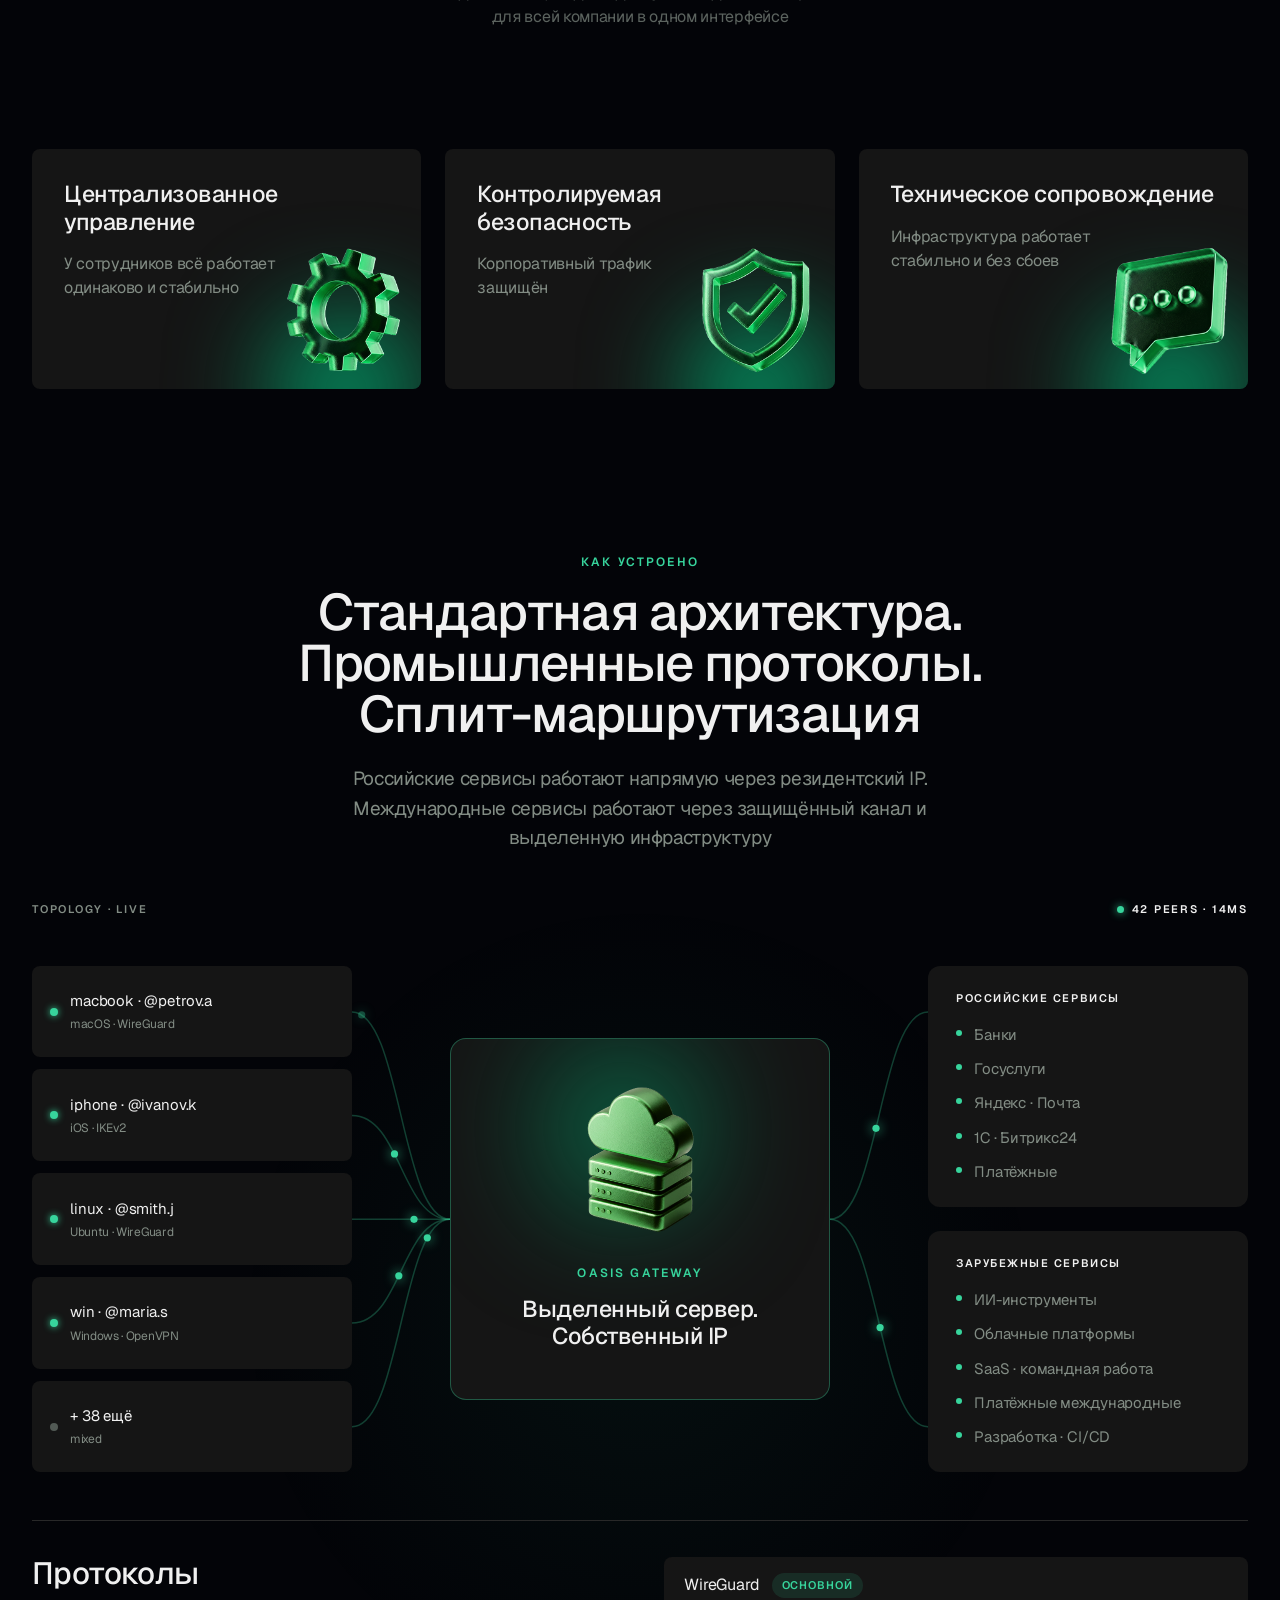
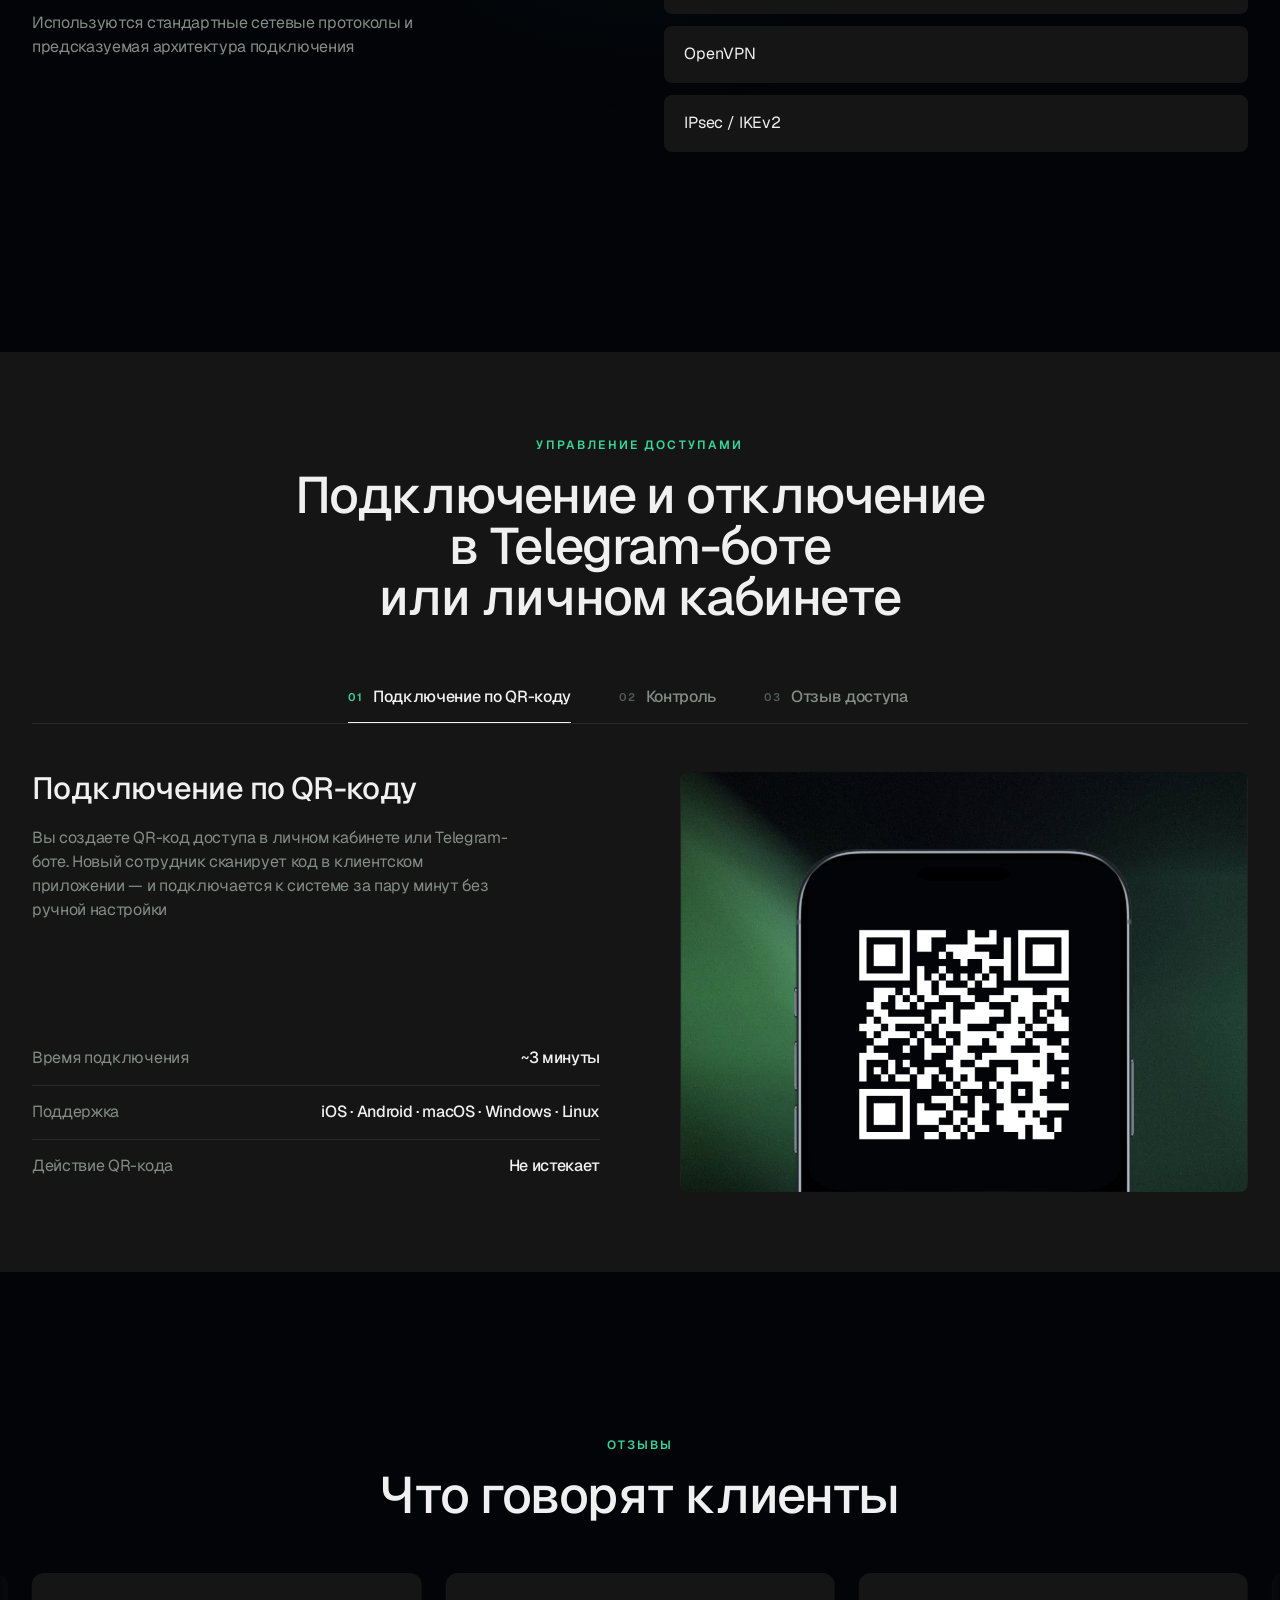
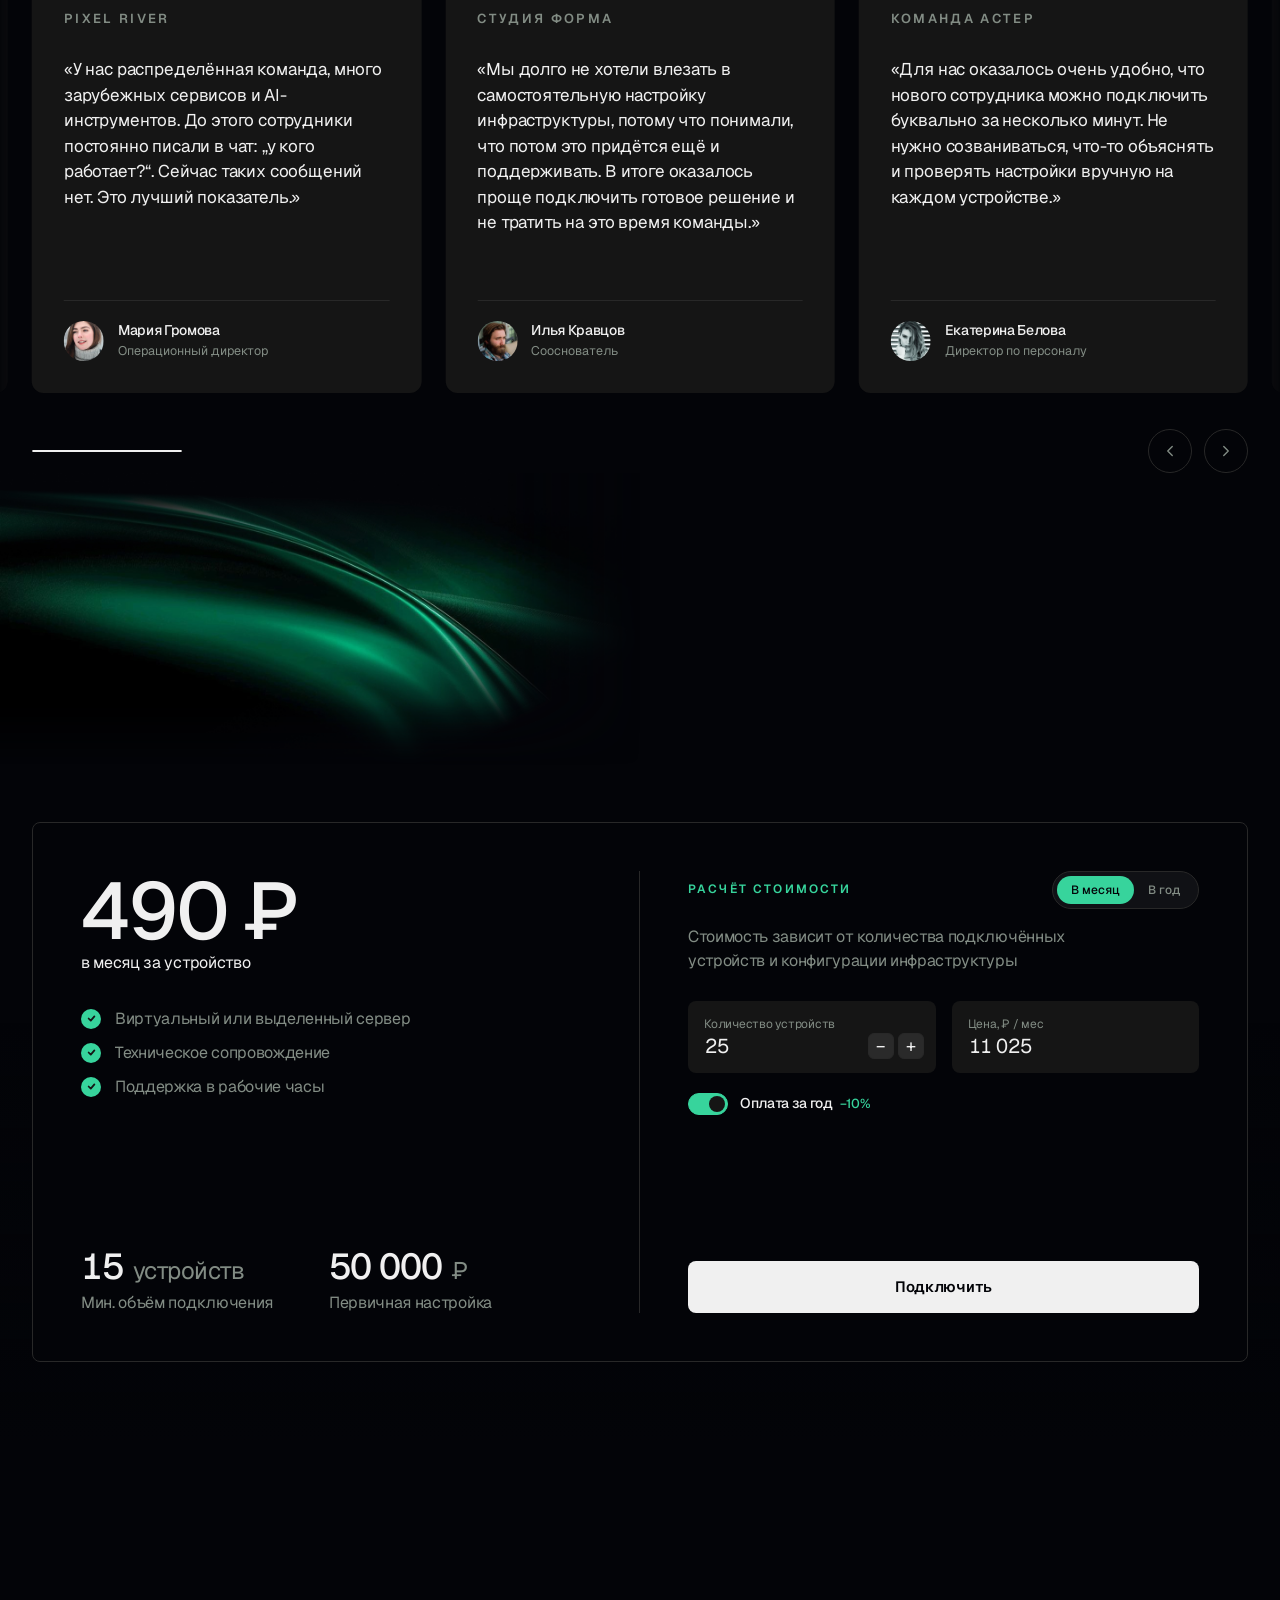
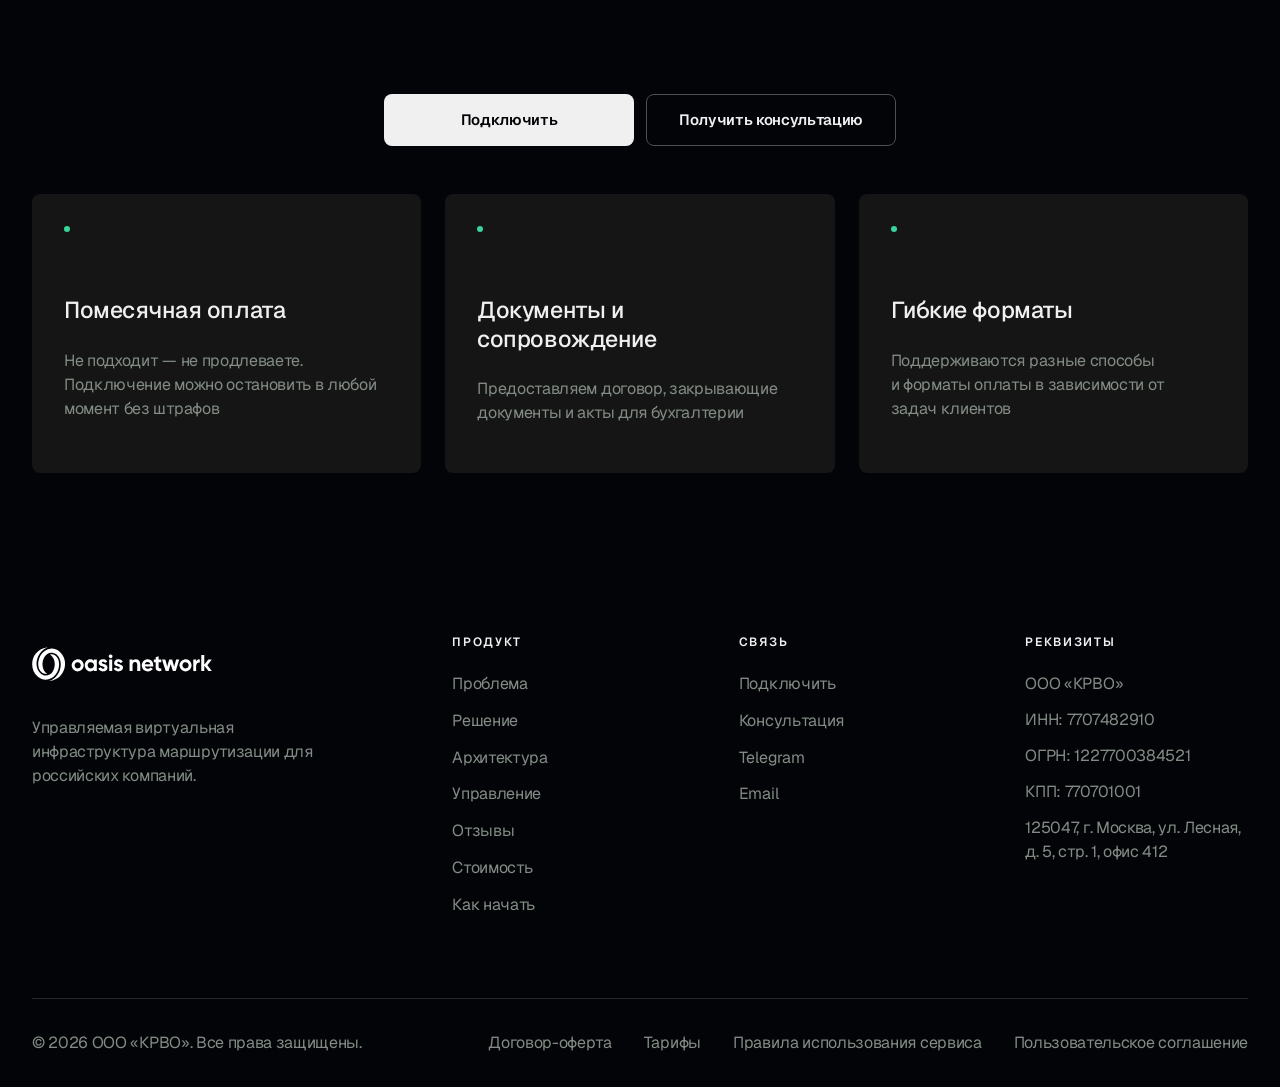
==== commit 13dce004: "Fix: cookie-плашка не скрывалась по [hidden] (display:flex перебивал) — добавил .cookie-notice[hidde" ====
--- a/index.html
+++ b/index.html
@@ -29,7 +29,7 @@
   <link rel="preconnect" href="https://fonts.googleapis.com" />
   <link rel="preconnect" href="https://fonts.gstatic.com" crossorigin />
   <link rel="stylesheet" href="https://fonts.googleapis.com/css2?family=Geist:wght@400;500;600;700&family=JetBrains+Mono:wght@400;500&display=swap" />
-  <link rel="stylesheet" href="styles.css?v=214" />
+  <link rel="stylesheet" href="styles.css?v=215" />
   <link rel="icon" href="assets/favicon.ico" sizes="any" />
   <link rel="icon" type="image/svg+xml" href="assets/favicon.svg" />
   <link rel="apple-touch-icon" href="assets/favicon-180.png" />
--- a/styles.css
+++ b/styles.css
@@ -3250,14 +3250,15 @@
   opacity: 0;
   transform: translateY(20px);
   transition: opacity 0.3s ease, transform 0.3s ease;
-  /* Let taps on the empty area of the bar pass through to the content behind
-     (e.g. the carousel arrows it may overlap on mobile). Only the explicit
-     controls below stay interactive, so a stray tap never opens the policy. */
-  pointer-events: none;
-}
-
-.cookie-notice .btn,
-.cookie-notice-link { pointer-events: auto; }
+}
+
+/* .cookie-notice has display:flex, which has the same specificity as the
+   default [hidden]{display:none} but is declared later, so it would win and
+   leave the dismissed notice invisibly in the layout (opacity:0) where it
+   keeps intercepting taps on the carousel arrows behind it. Make "hidden"
+   actually remove it — same guard already used for .start-form-success and
+   .modal above. */
+.cookie-notice[hidden] { display: none; }
 
 .cookie-notice.is-visible {
   opacity: 1;
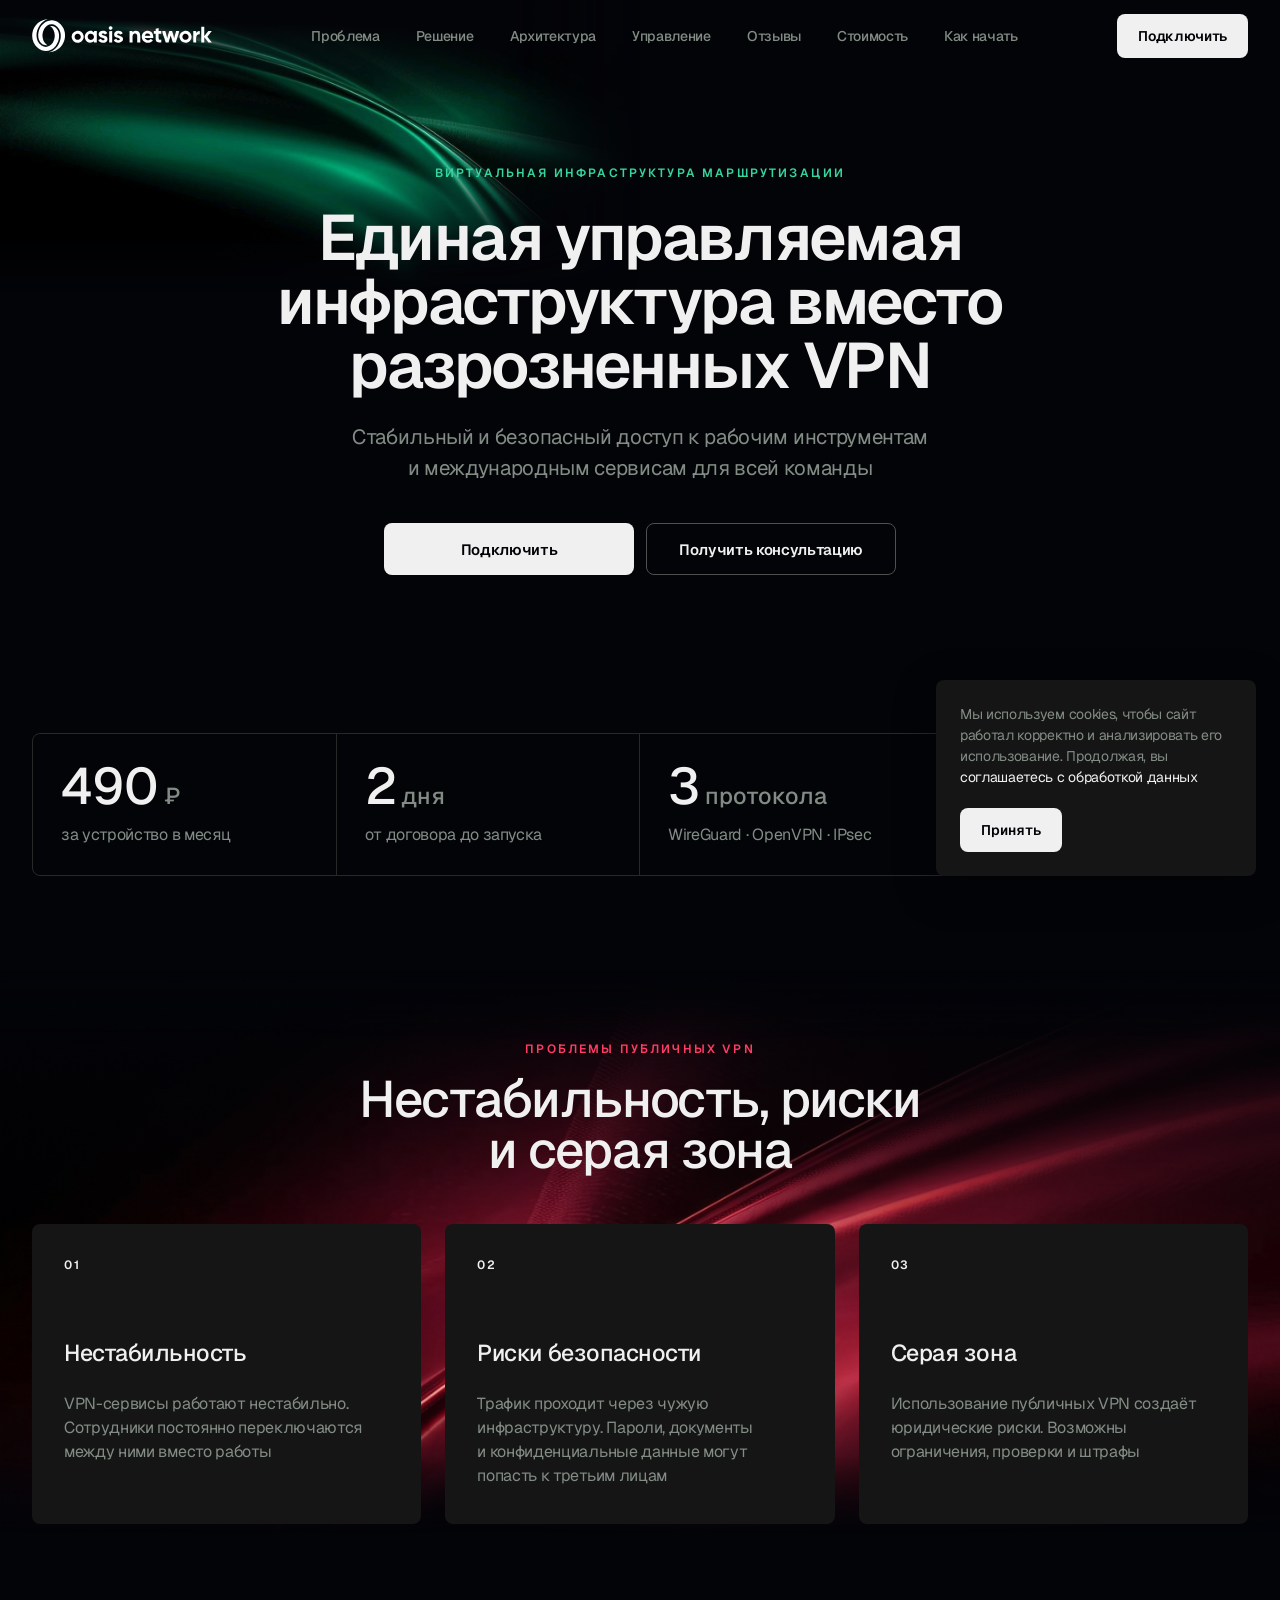
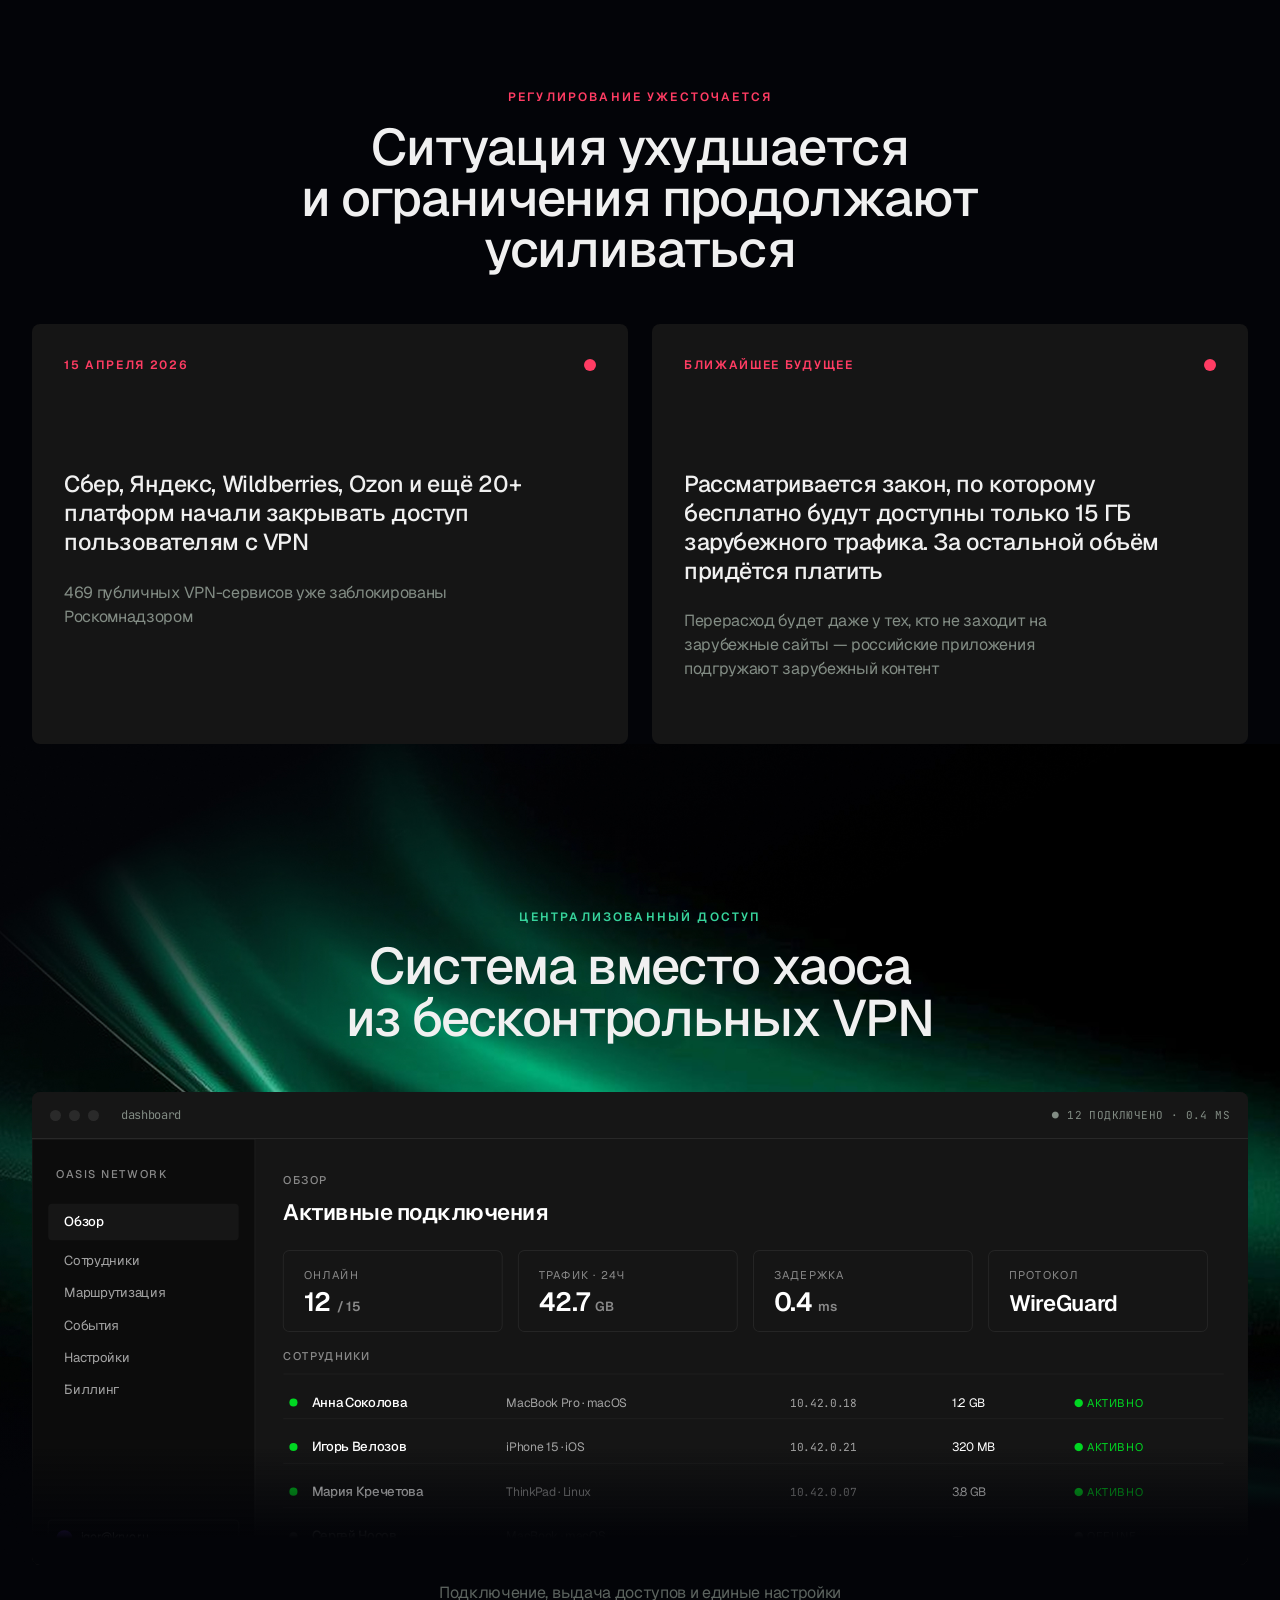
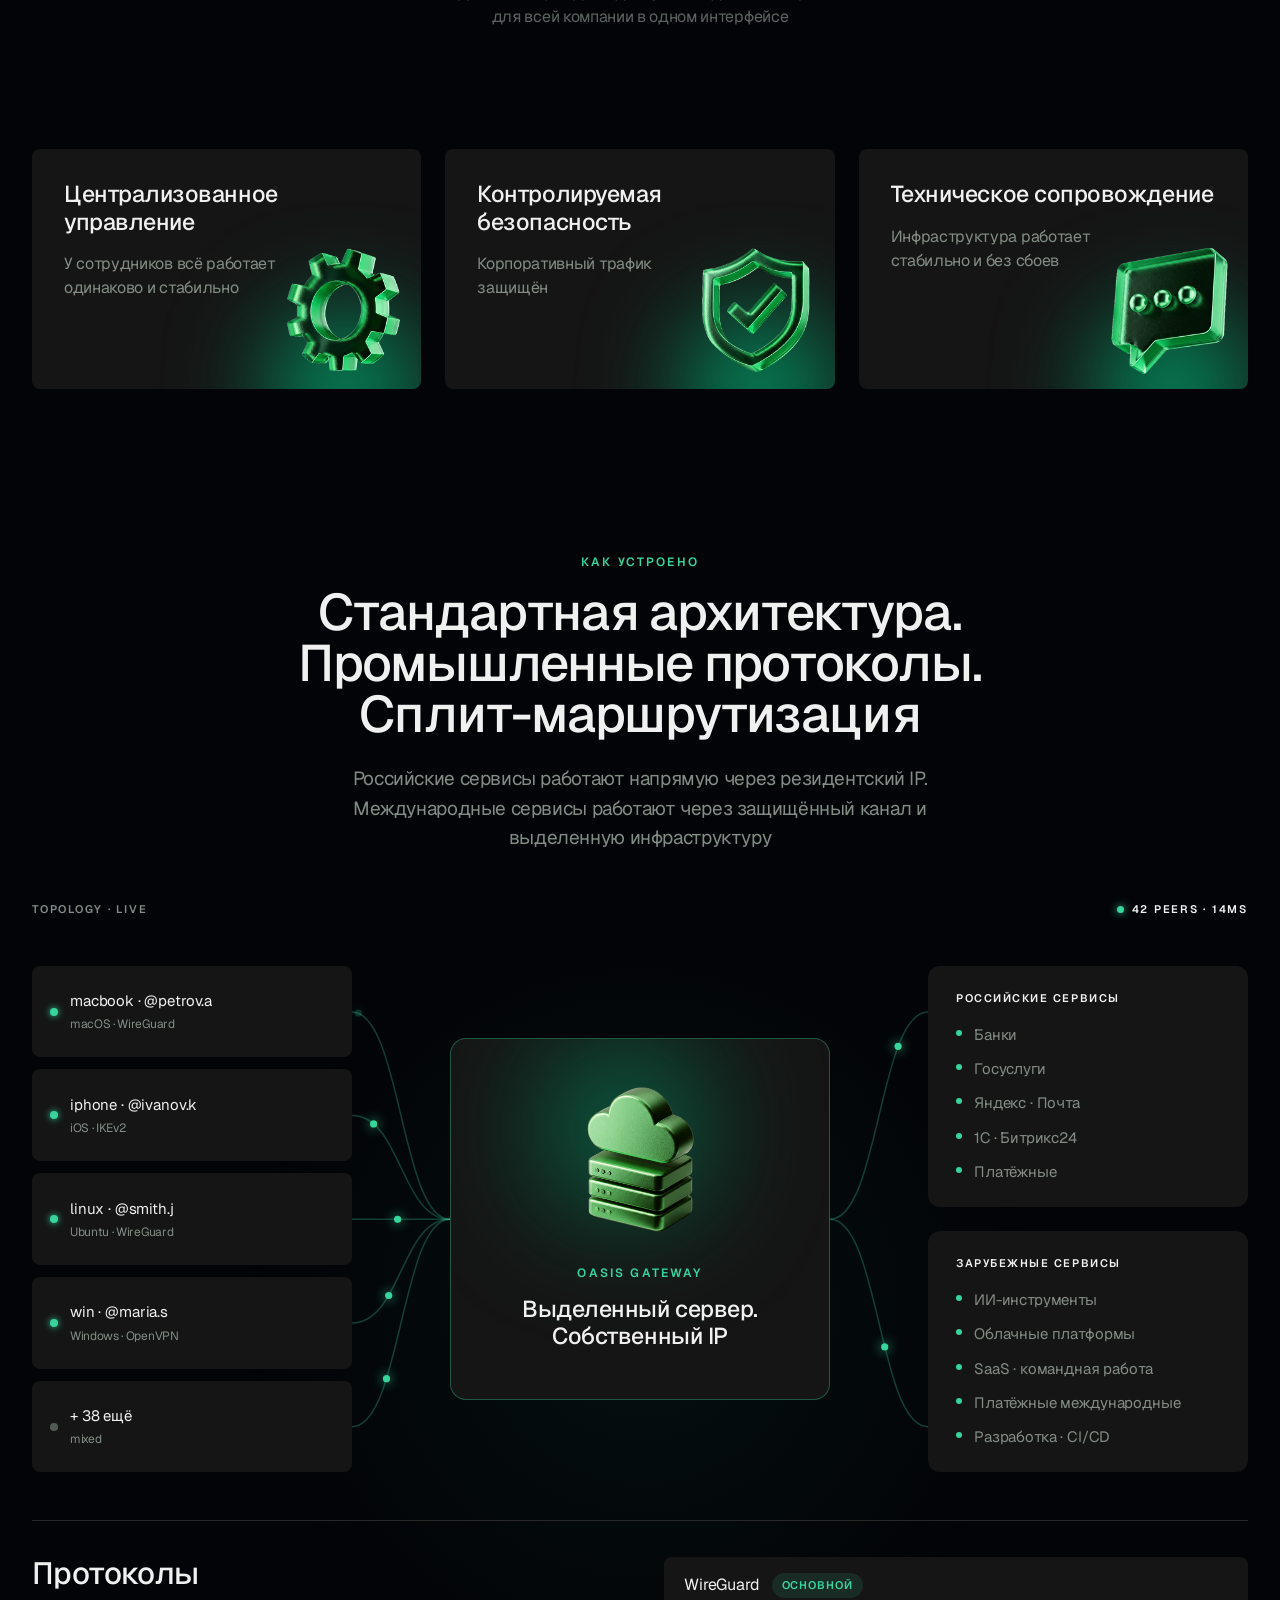
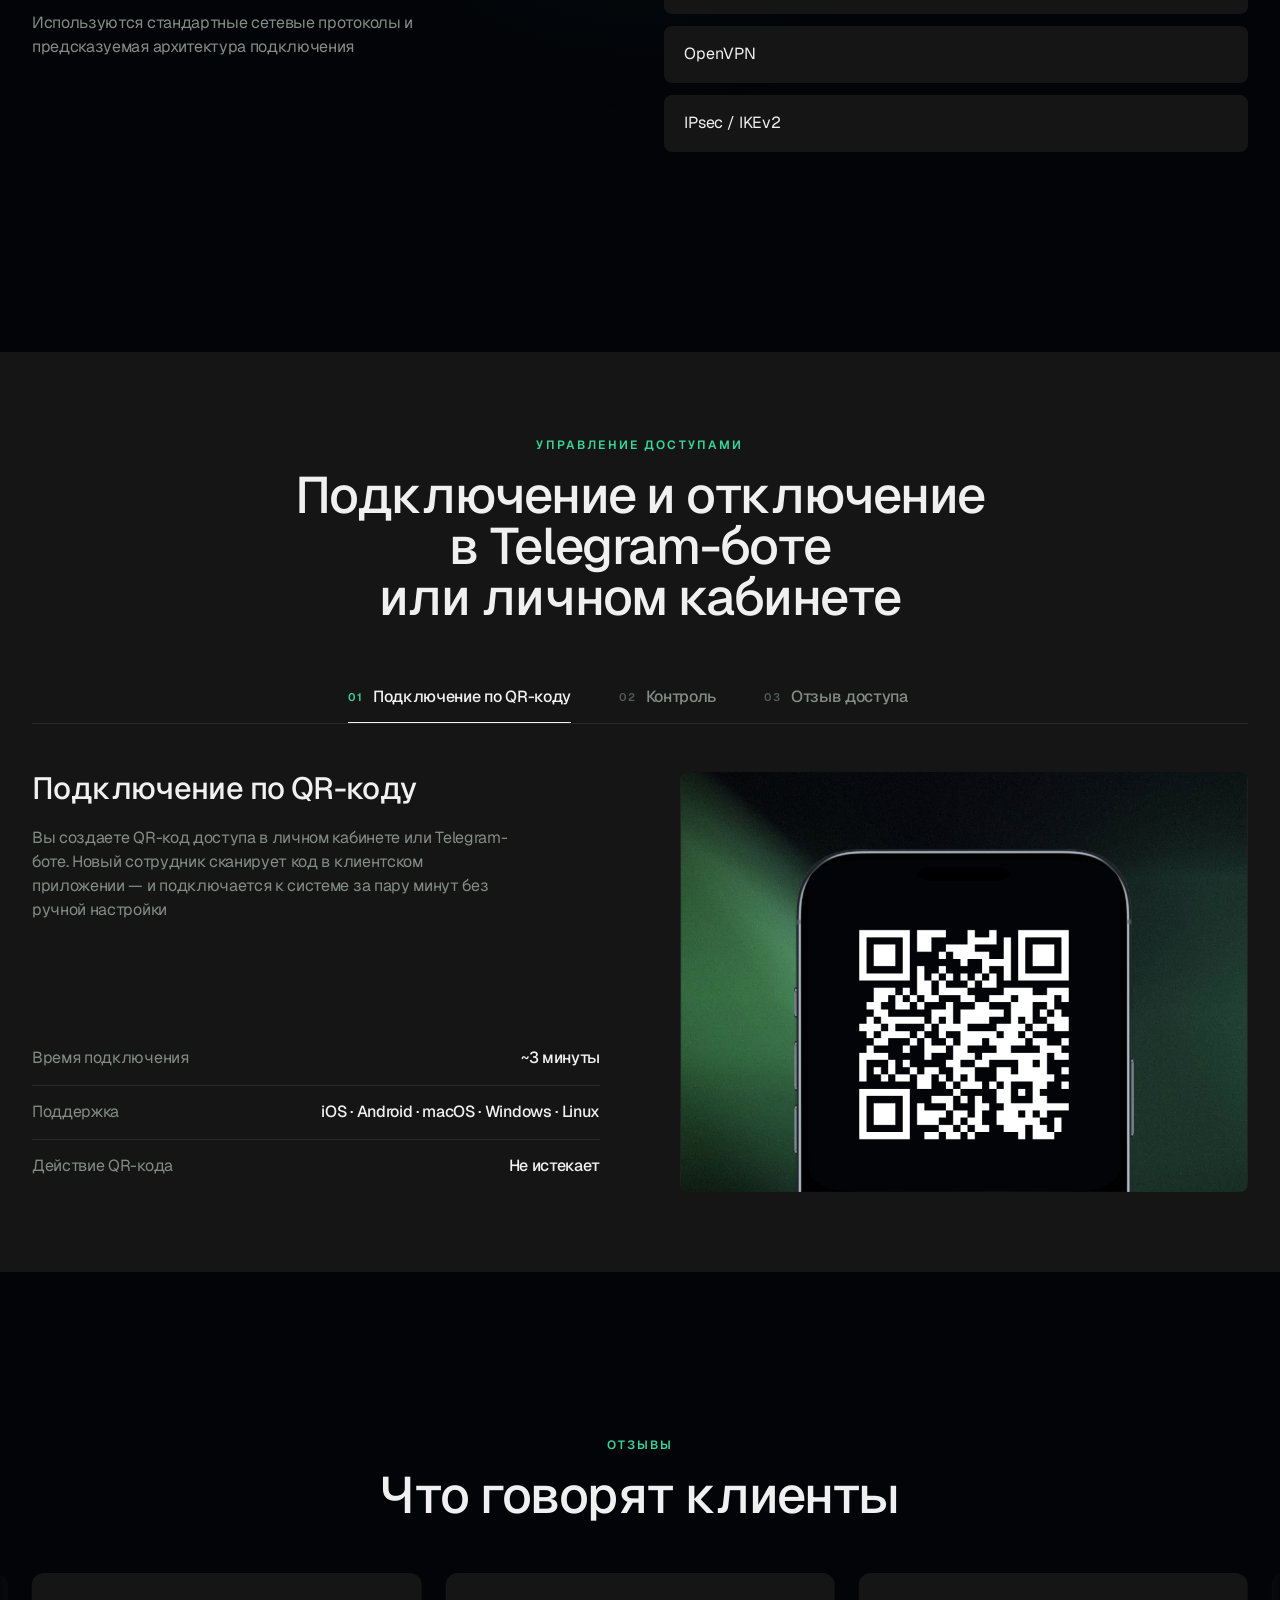
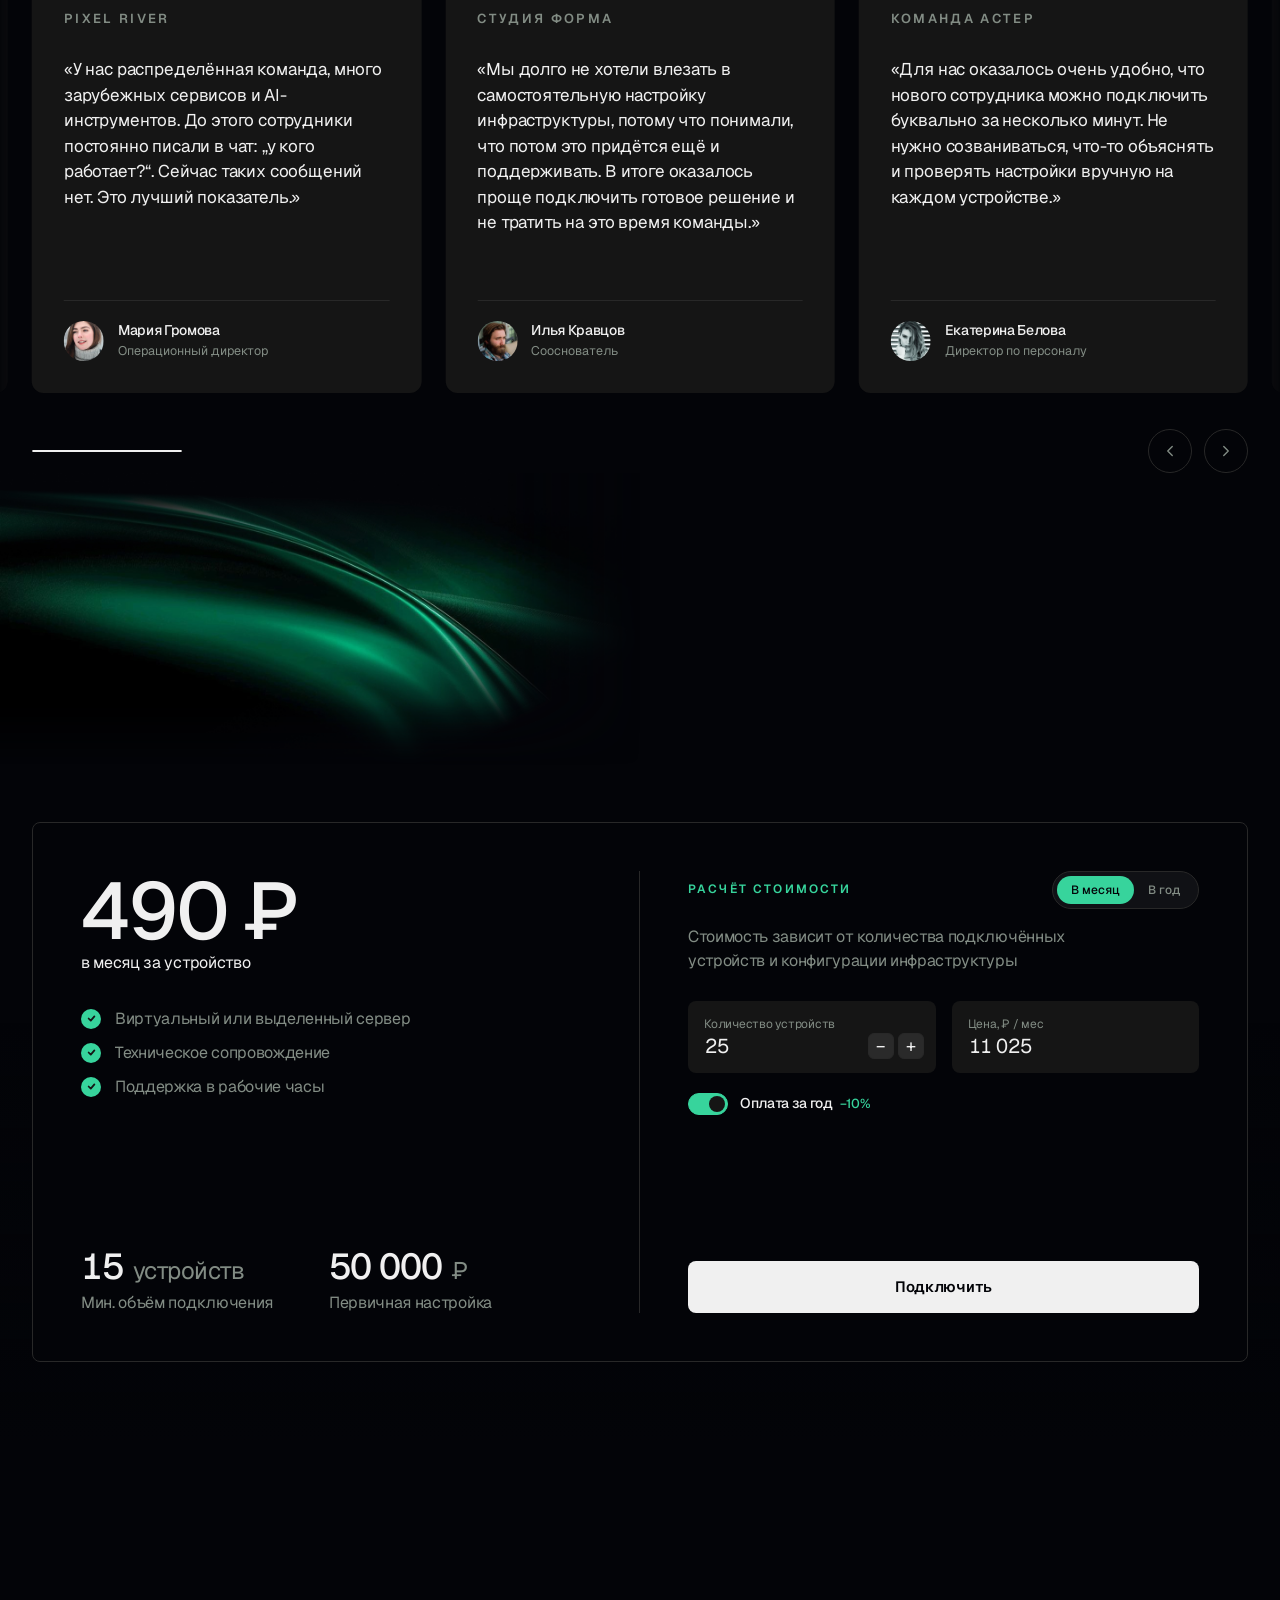
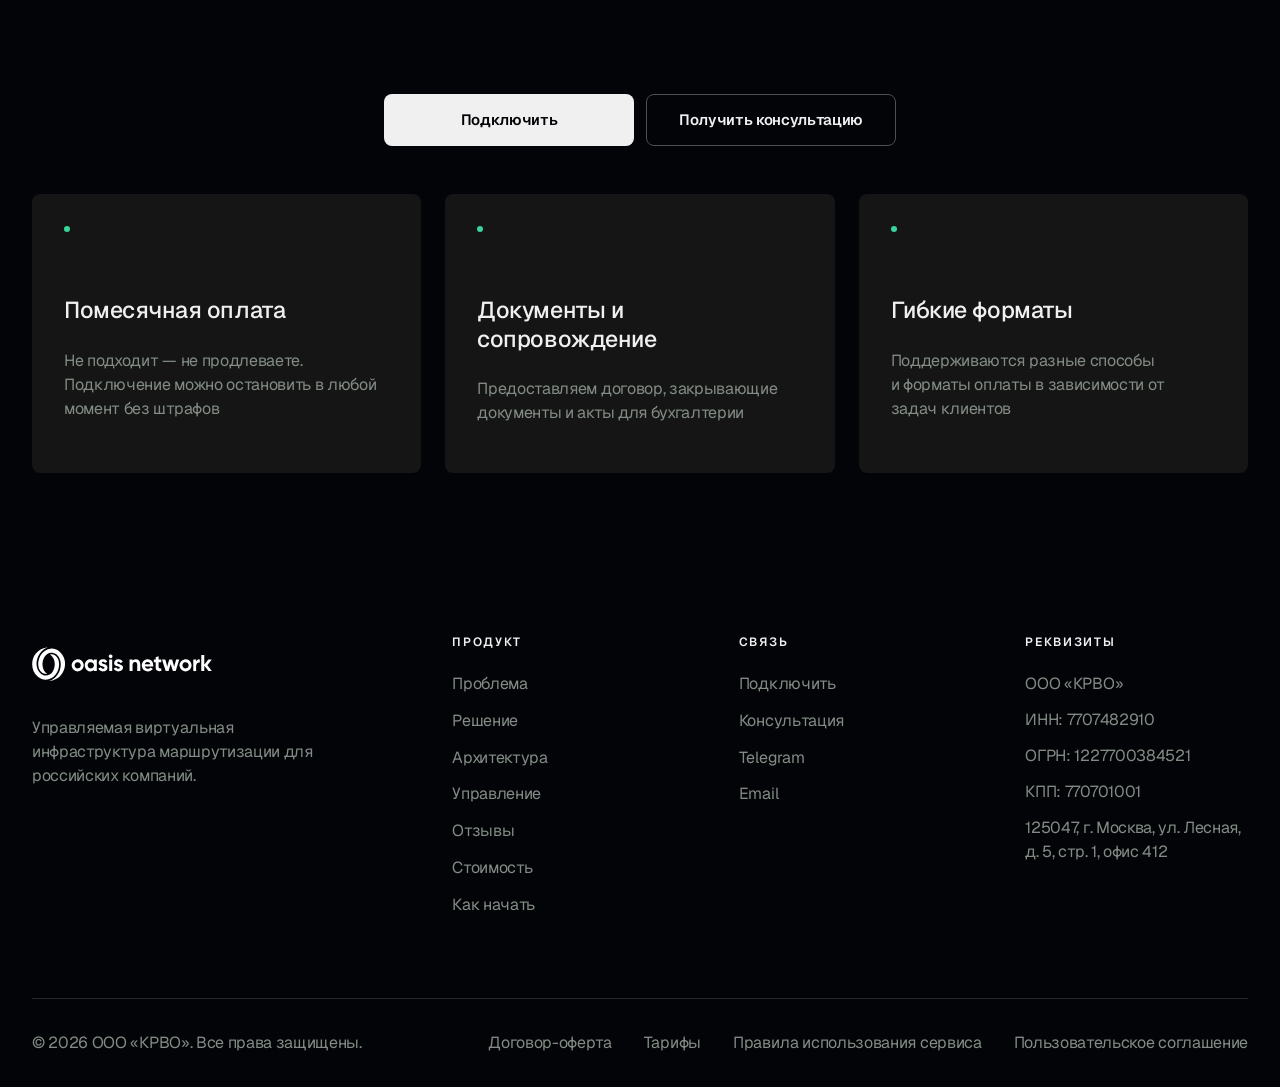
==== commit 32437b97: "Экран успеха: фоновую подсветку растянул к краям панели (радиальный градиент, бьётся в скругление ди" ====
--- a/index.html
+++ b/index.html
@@ -29,7 +29,7 @@
   <link rel="preconnect" href="https://fonts.googleapis.com" />
   <link rel="preconnect" href="https://fonts.gstatic.com" crossorigin />
   <link rel="stylesheet" href="https://fonts.googleapis.com/css2?family=Geist:wght@400;500;600;700&family=JetBrains+Mono:wght@400;500&display=swap" />
-  <link rel="stylesheet" href="styles.css?v=215" />
+  <link rel="stylesheet" href="styles.css?v=216" />
   <link rel="icon" href="assets/favicon.ico" sizes="any" />
   <link rel="icon" type="image/svg+xml" href="assets/favicon.svg" />
   <link rel="apple-touch-icon" href="assets/favicon-180.png" />
--- a/styles.css
+++ b/styles.css
@@ -3576,6 +3576,8 @@
 
 /* Success state — icon + message, centred */
 .start-form-success {
+  position: relative;
+  isolation: isolate;
   padding: 48px;
   display: flex;
   flex-direction: column;
@@ -3584,6 +3586,25 @@
 }
 .start-form-success[hidden] { display: none; }
 @media (max-width: 720px) { .start-form-success { padding: 40px 24px; } }
+
+/* Stretched background glow behind the icon — bleeds to the top and side
+   edges of the dialog (clipped by its rounded corners) so there's no dark
+   padding gap framing the glow. */
+.start-form-success::before {
+  content: "";
+  position: absolute;
+  z-index: -1;
+  left: 50%;
+  top: -60px;
+  transform: translateX(-50%);
+  width: 150%;
+  height: 360px;
+  background: radial-gradient(50% 50% at 50% 50%,
+    rgba(2, 145, 97, 0.55) 0%,
+    rgba(2, 145, 97, 0) 70%);
+  filter: blur(20px);
+  pointer-events: none;
+}
 
 .start-form-success-icon-wrap {
   position: relative;
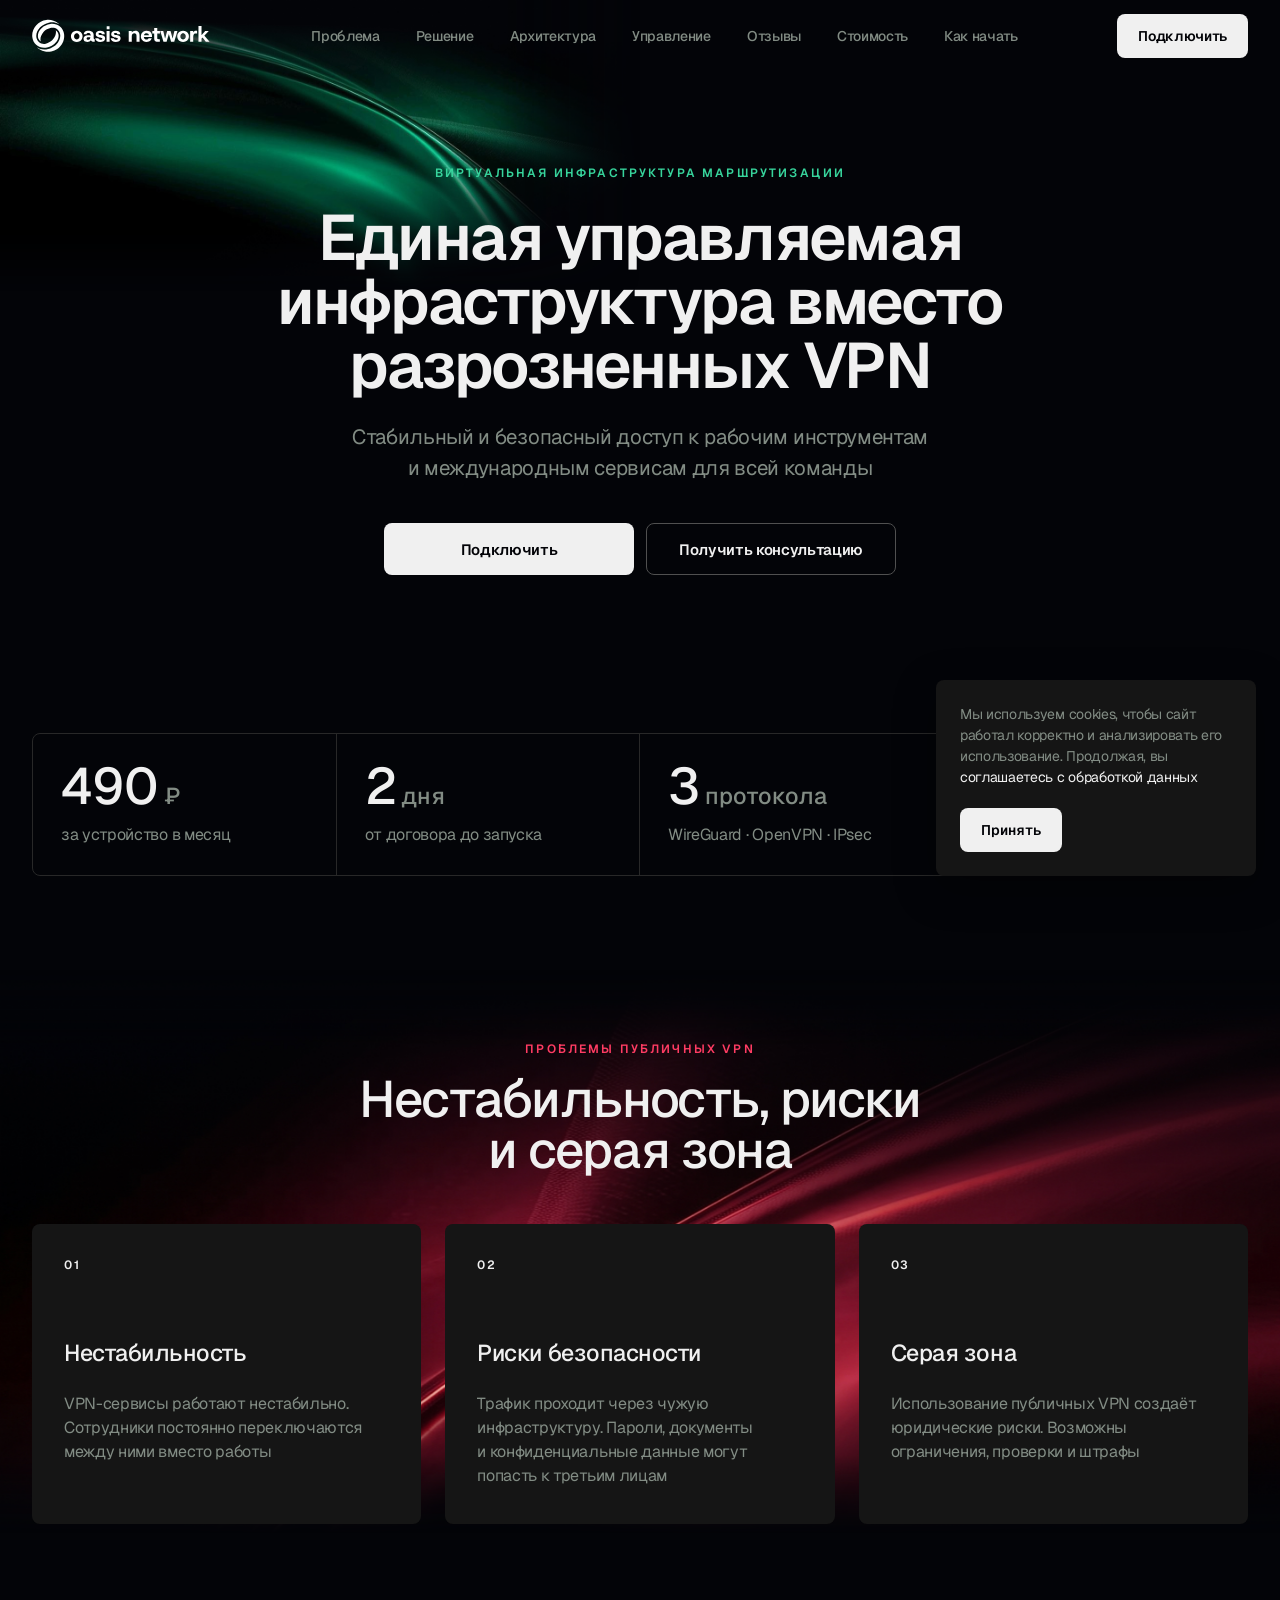
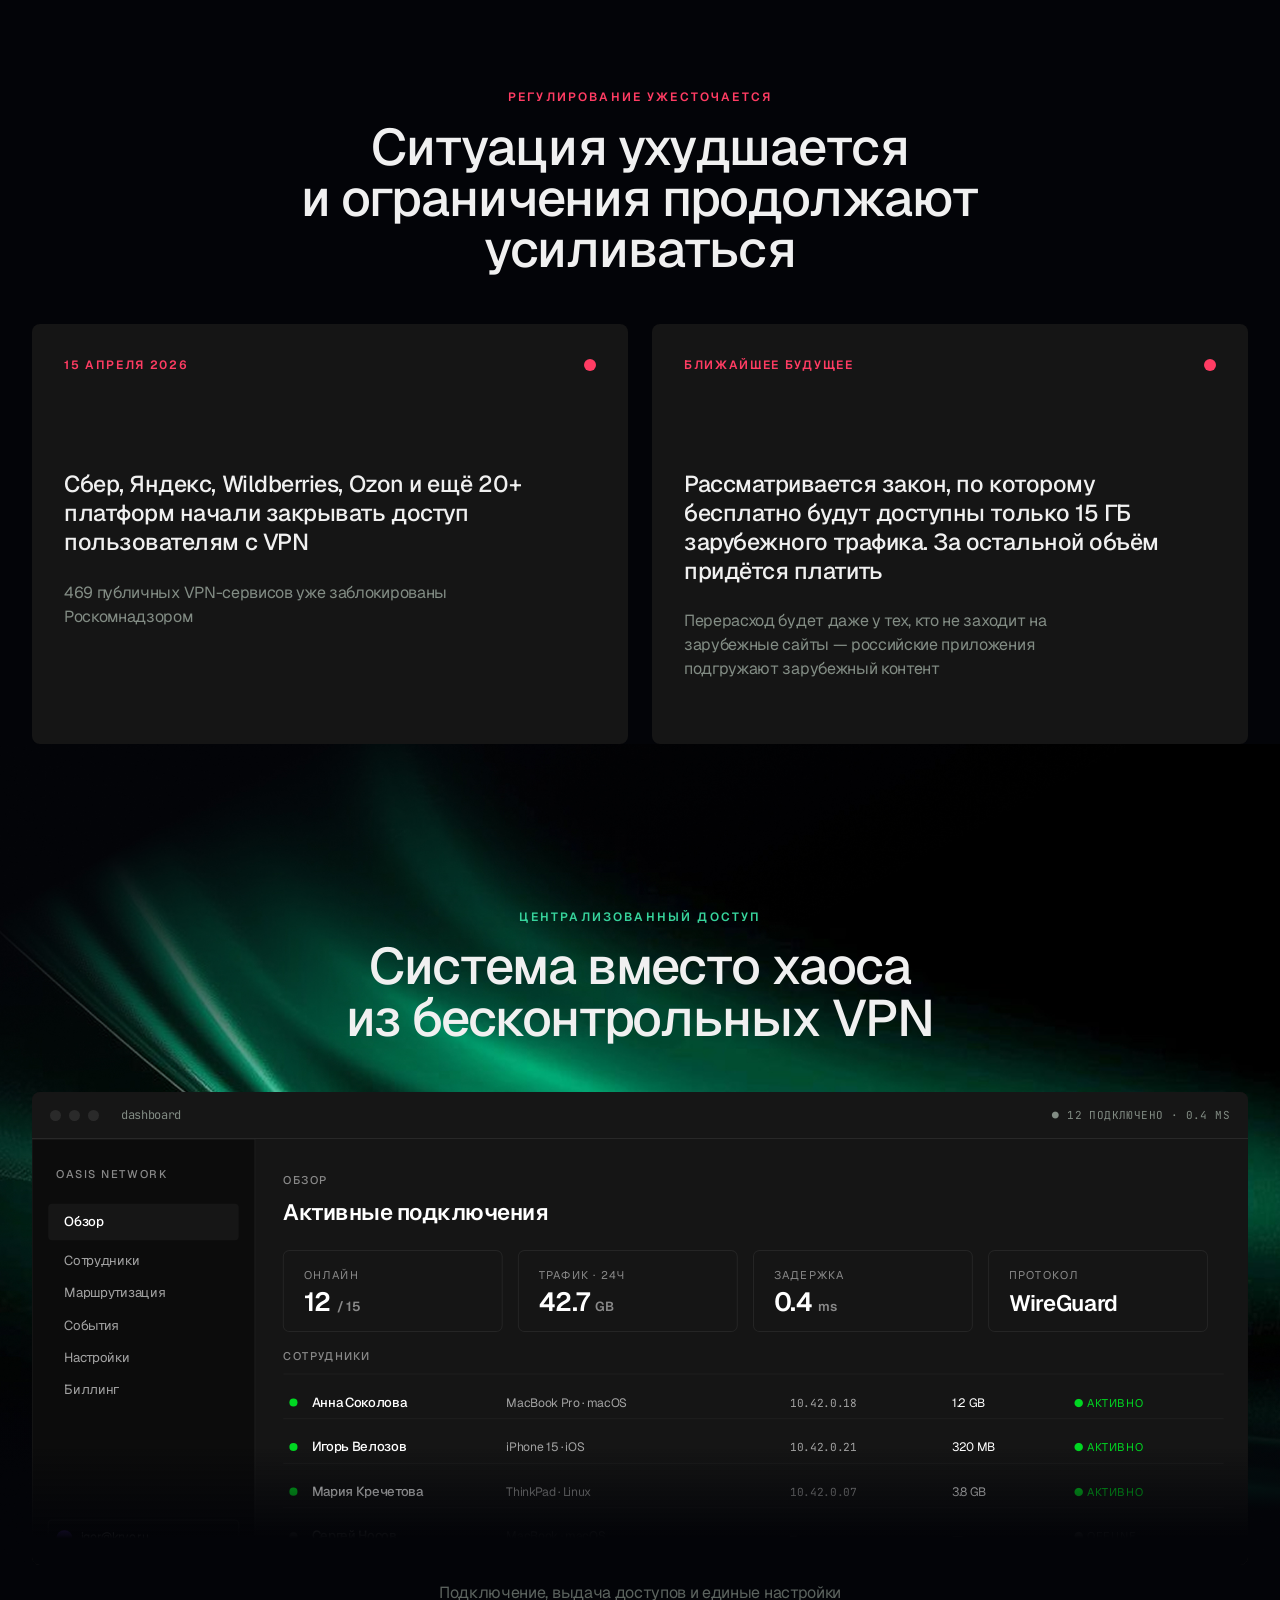
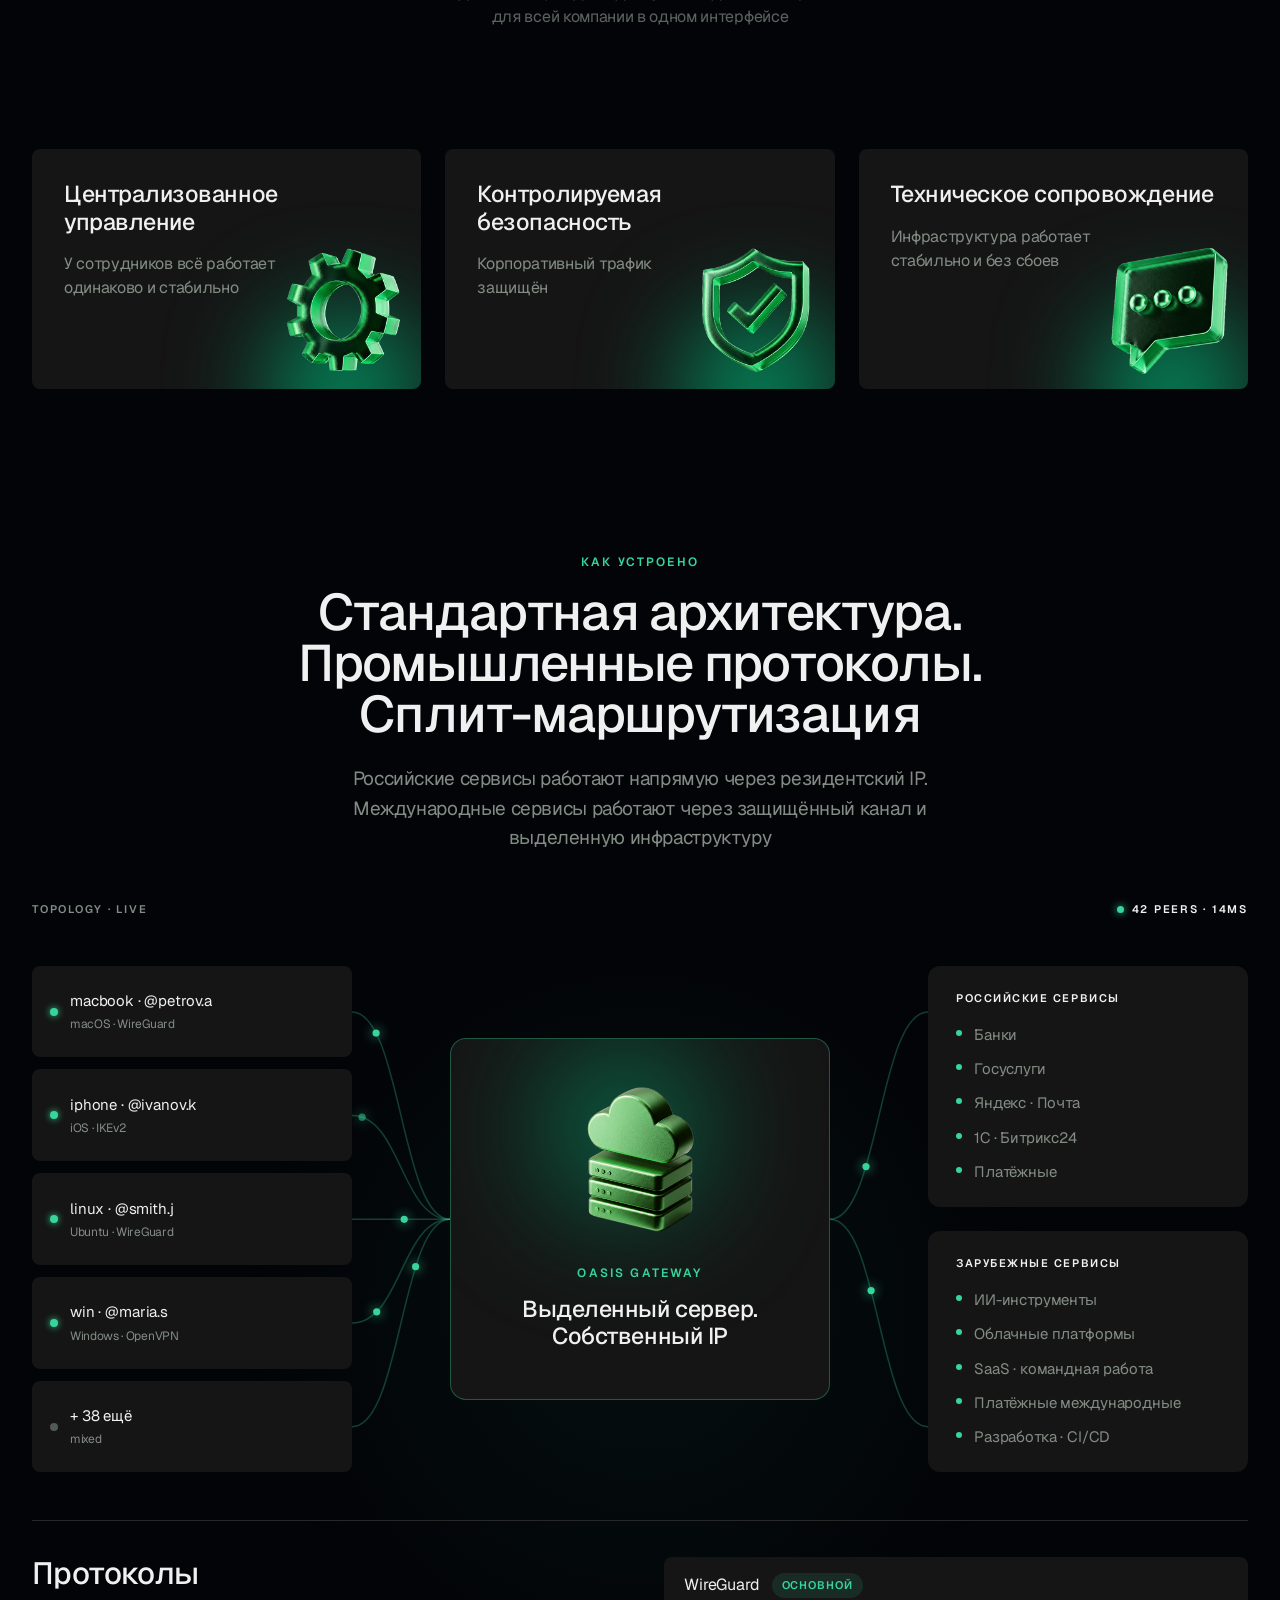
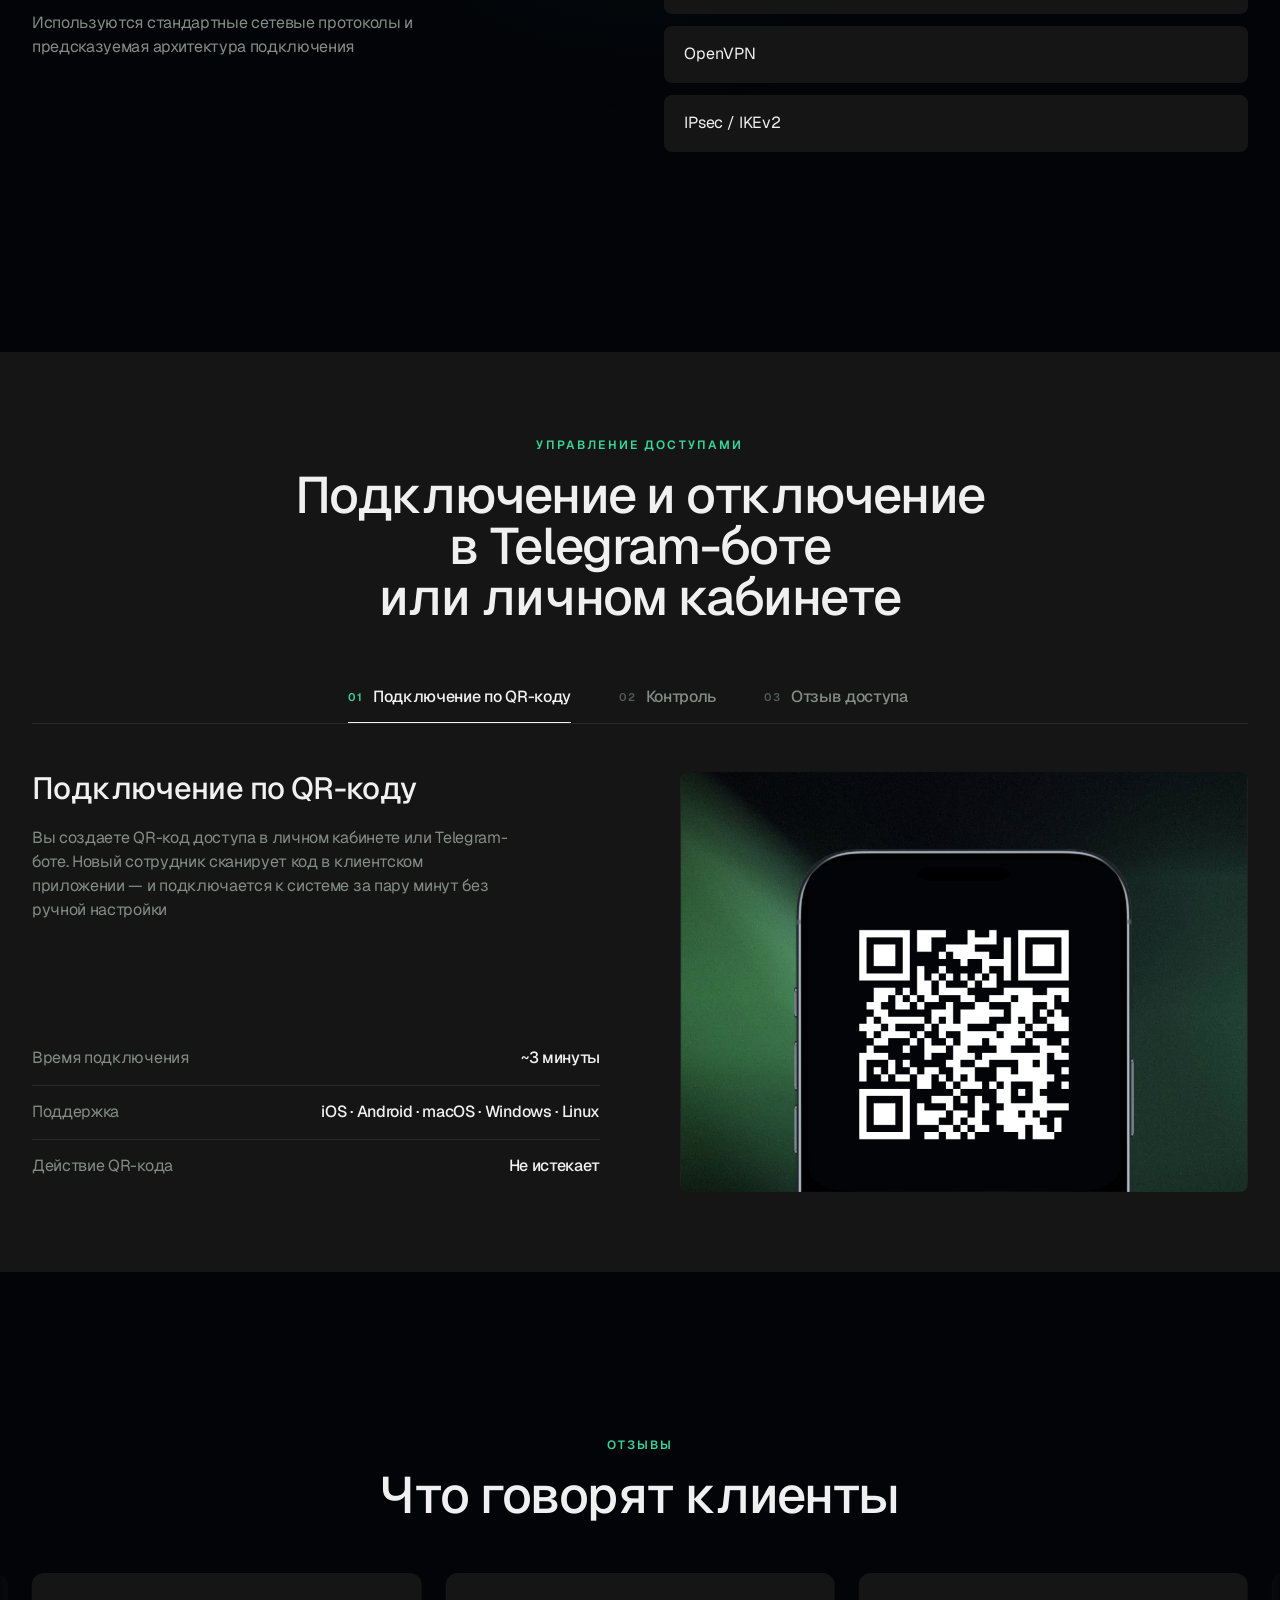
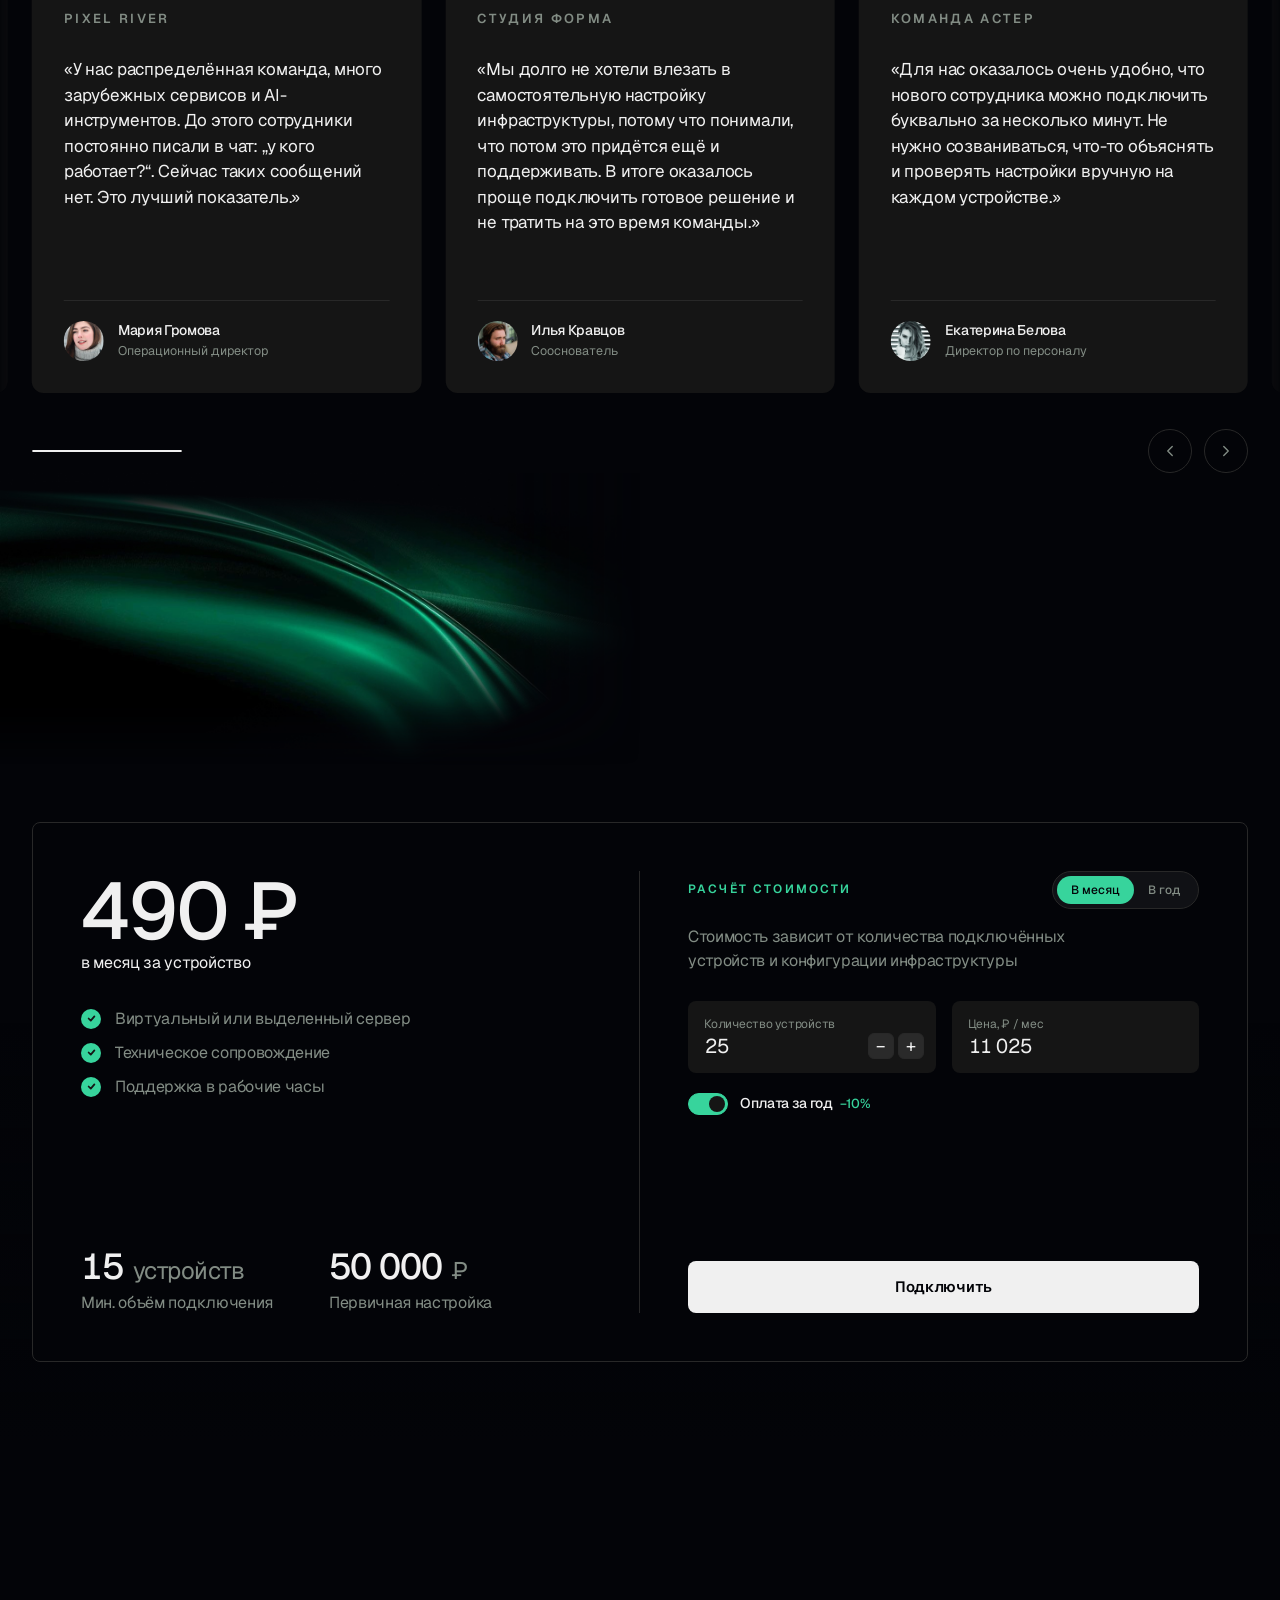
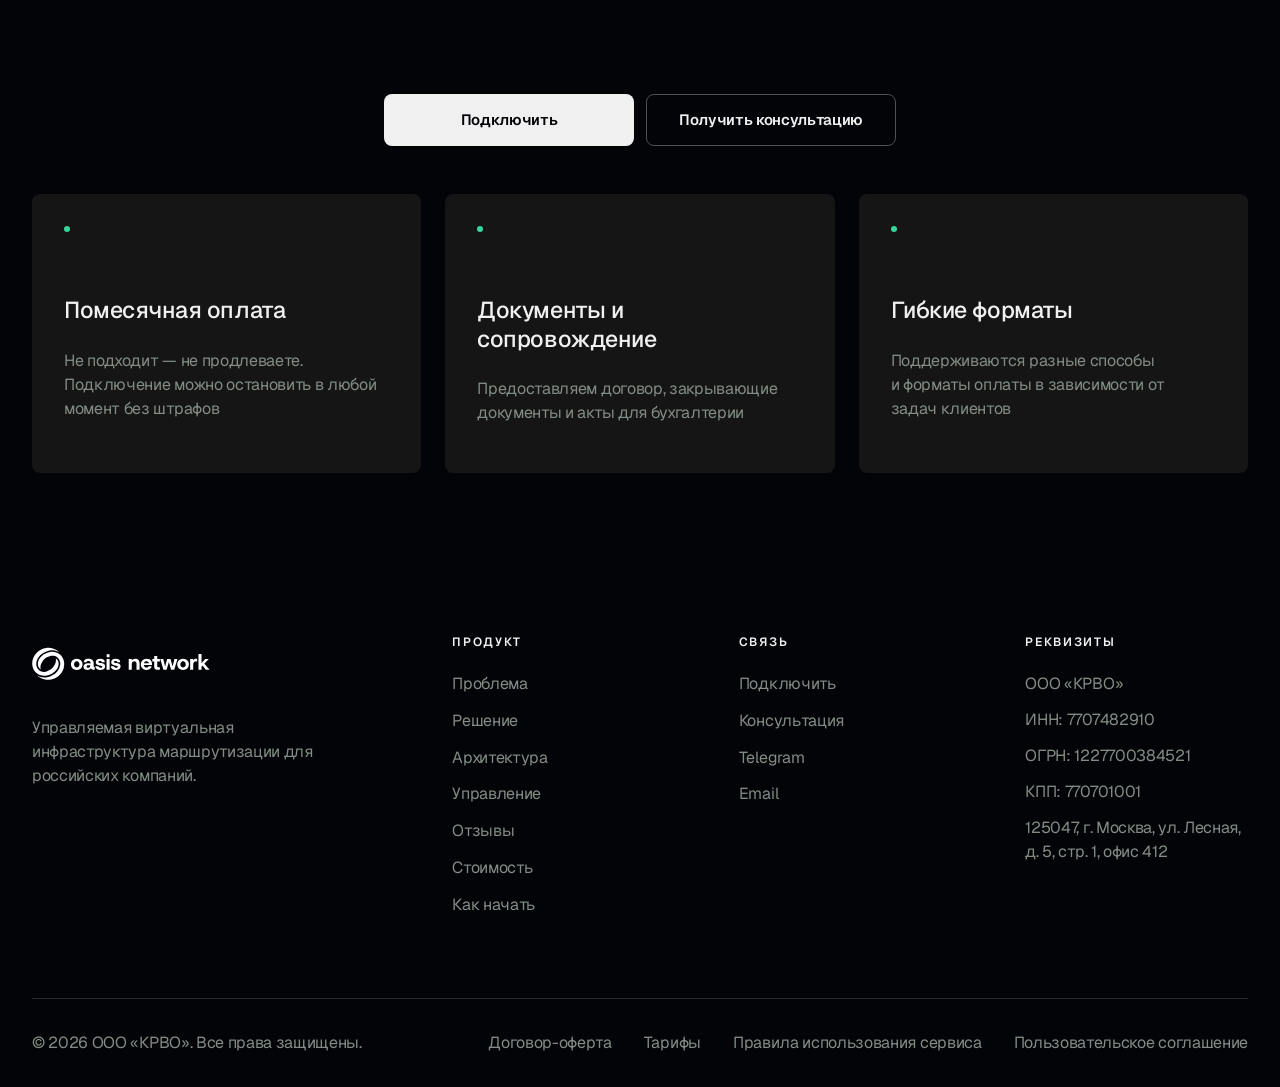
==== commit 6d627445: "Лого: заменил site/logo.svg на новую версию (обновлённый знак oasis network), alt=Oasis network, cac" ====
--- a/index.html
+++ b/index.html
@@ -41,7 +41,7 @@
   <header class="nav">
     <div class="container nav-inner">
       <a href="#" class="brand">
-        <img src="logo.svg" alt="KRVO" width="180" />
+        <img src="logo.svg?v=2" alt="Oasis network" width="180" />
       </a>
       <nav>
         <ul class="nav-links">
@@ -819,7 +819,7 @@
       <div class="footer-grid">
         <div class="footer-brand">
           <a href="#" class="brand">
-            <img src="logo.svg" alt="KRVO" width="180" />
+            <img src="logo.svg?v=2" alt="Oasis network" width="180" />
           </a>
           <p>Управляемая виртуальная инфраструктура маршрутизации для российских компаний.</p>
         </div>
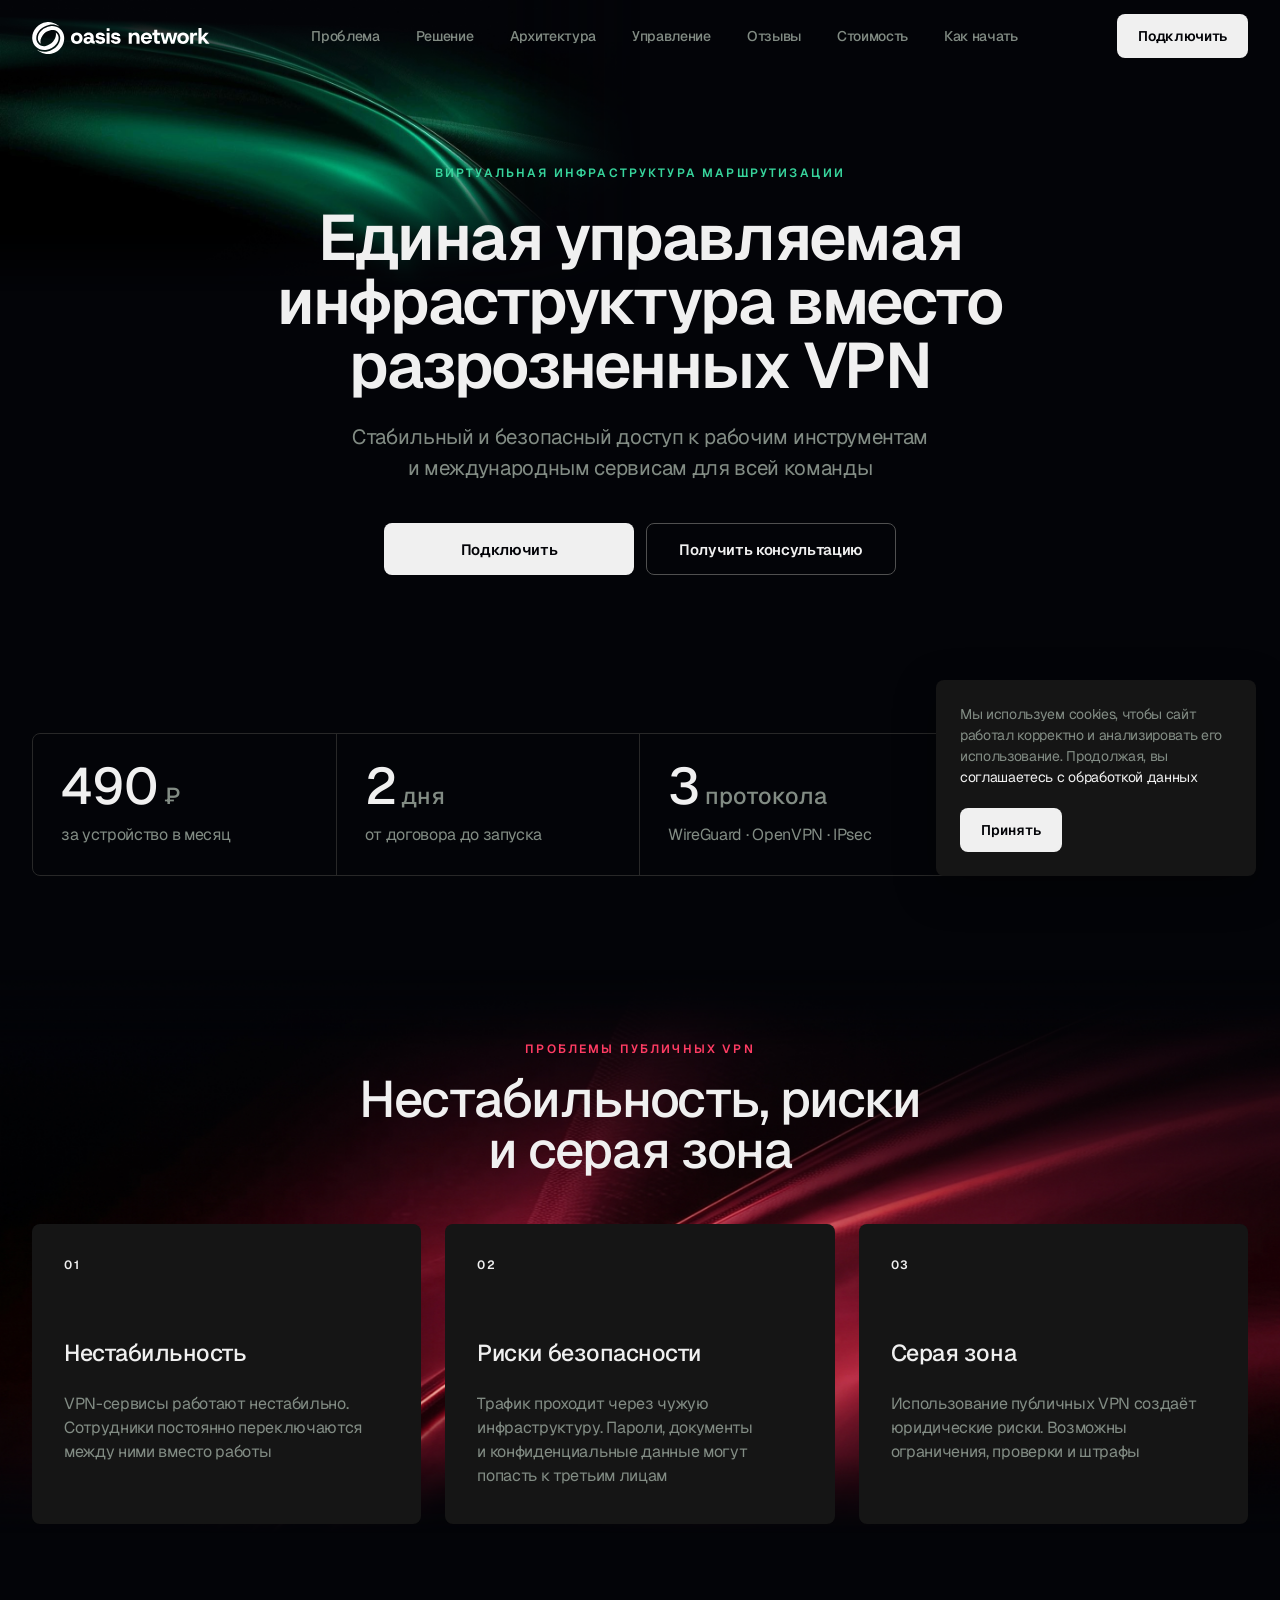
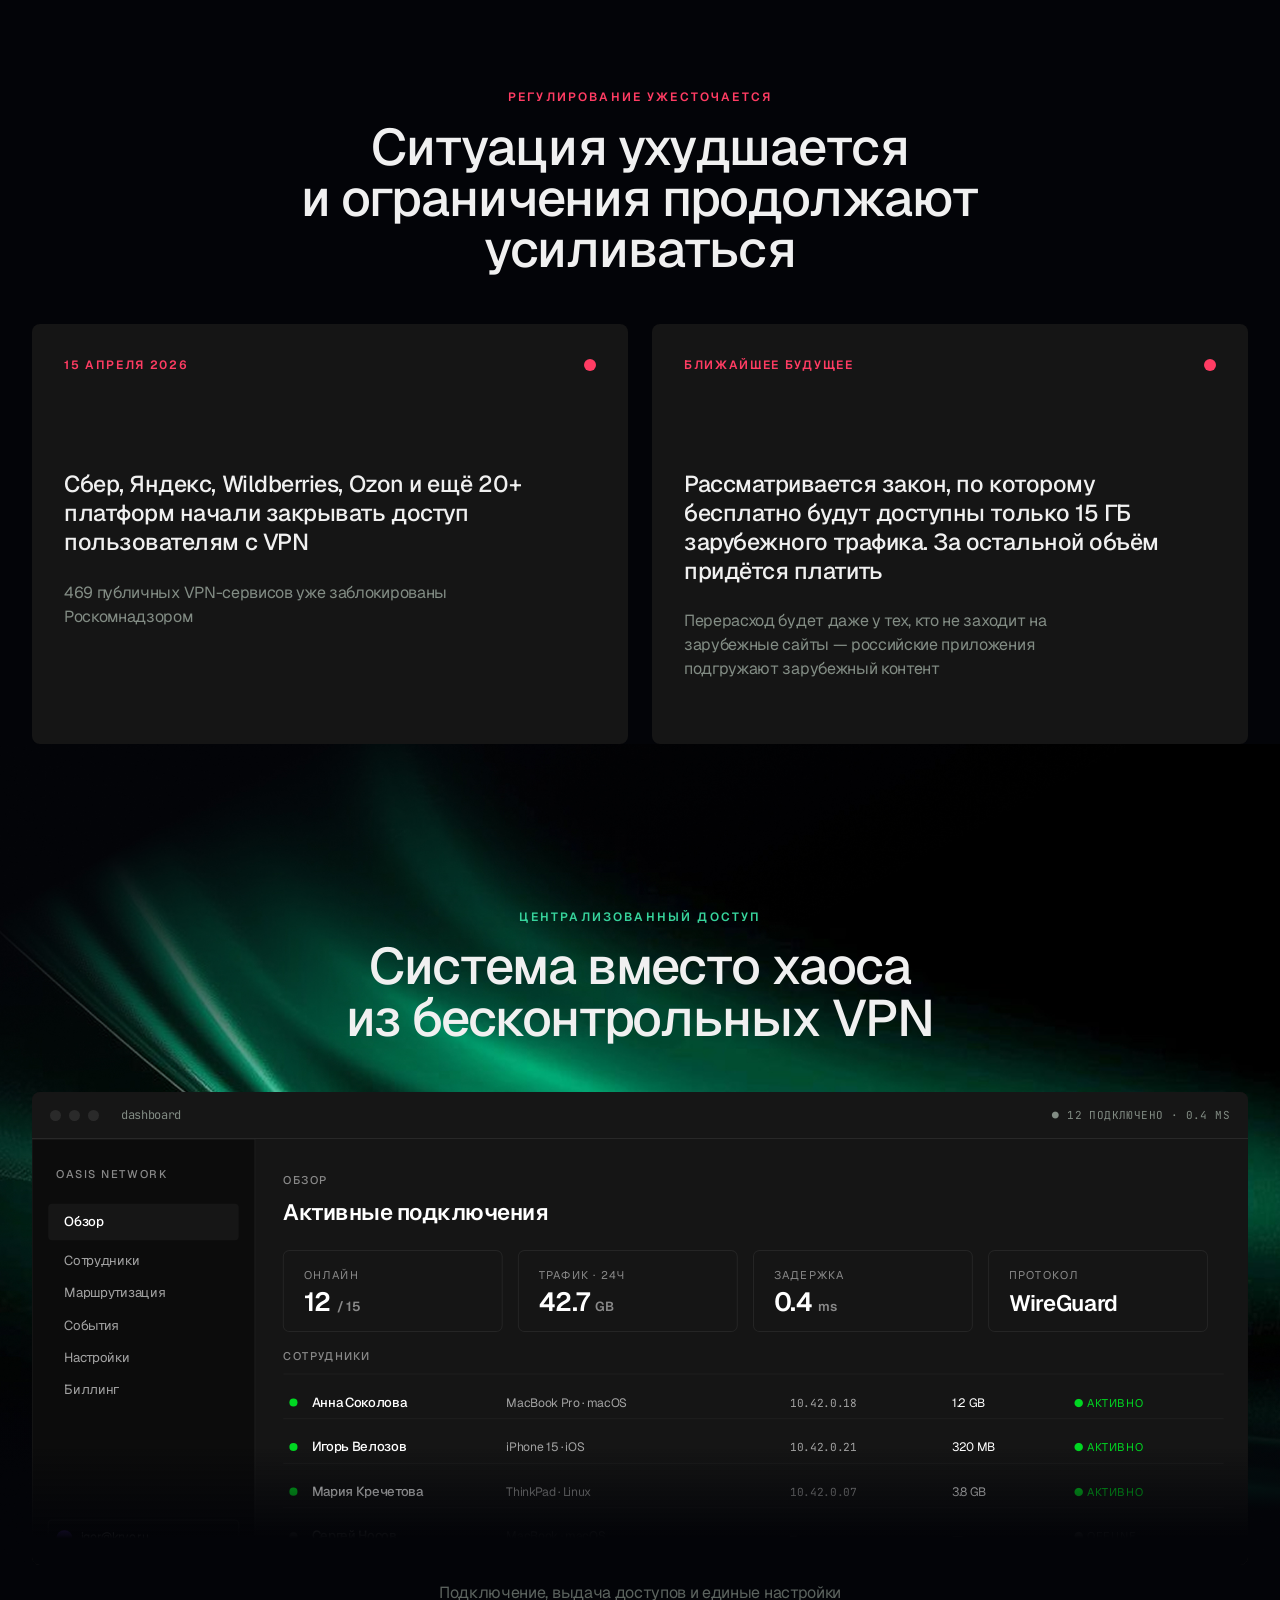
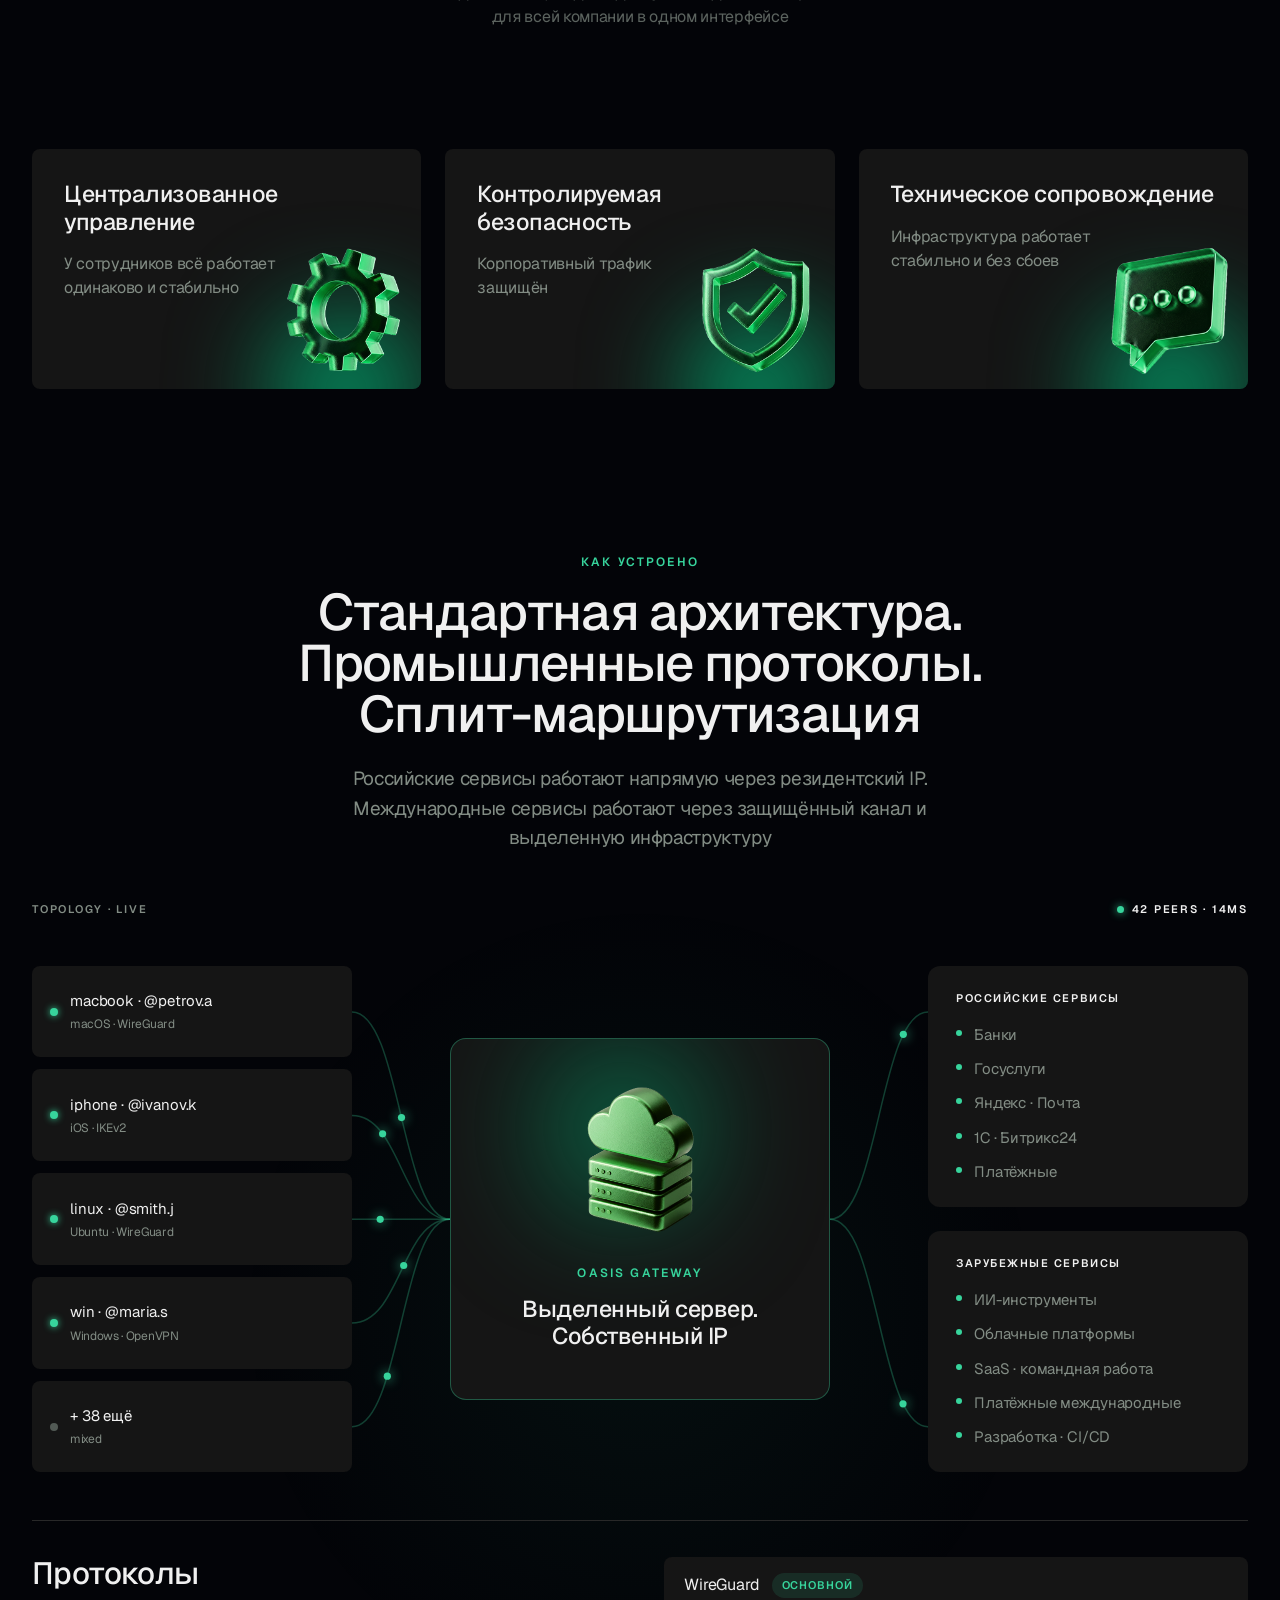
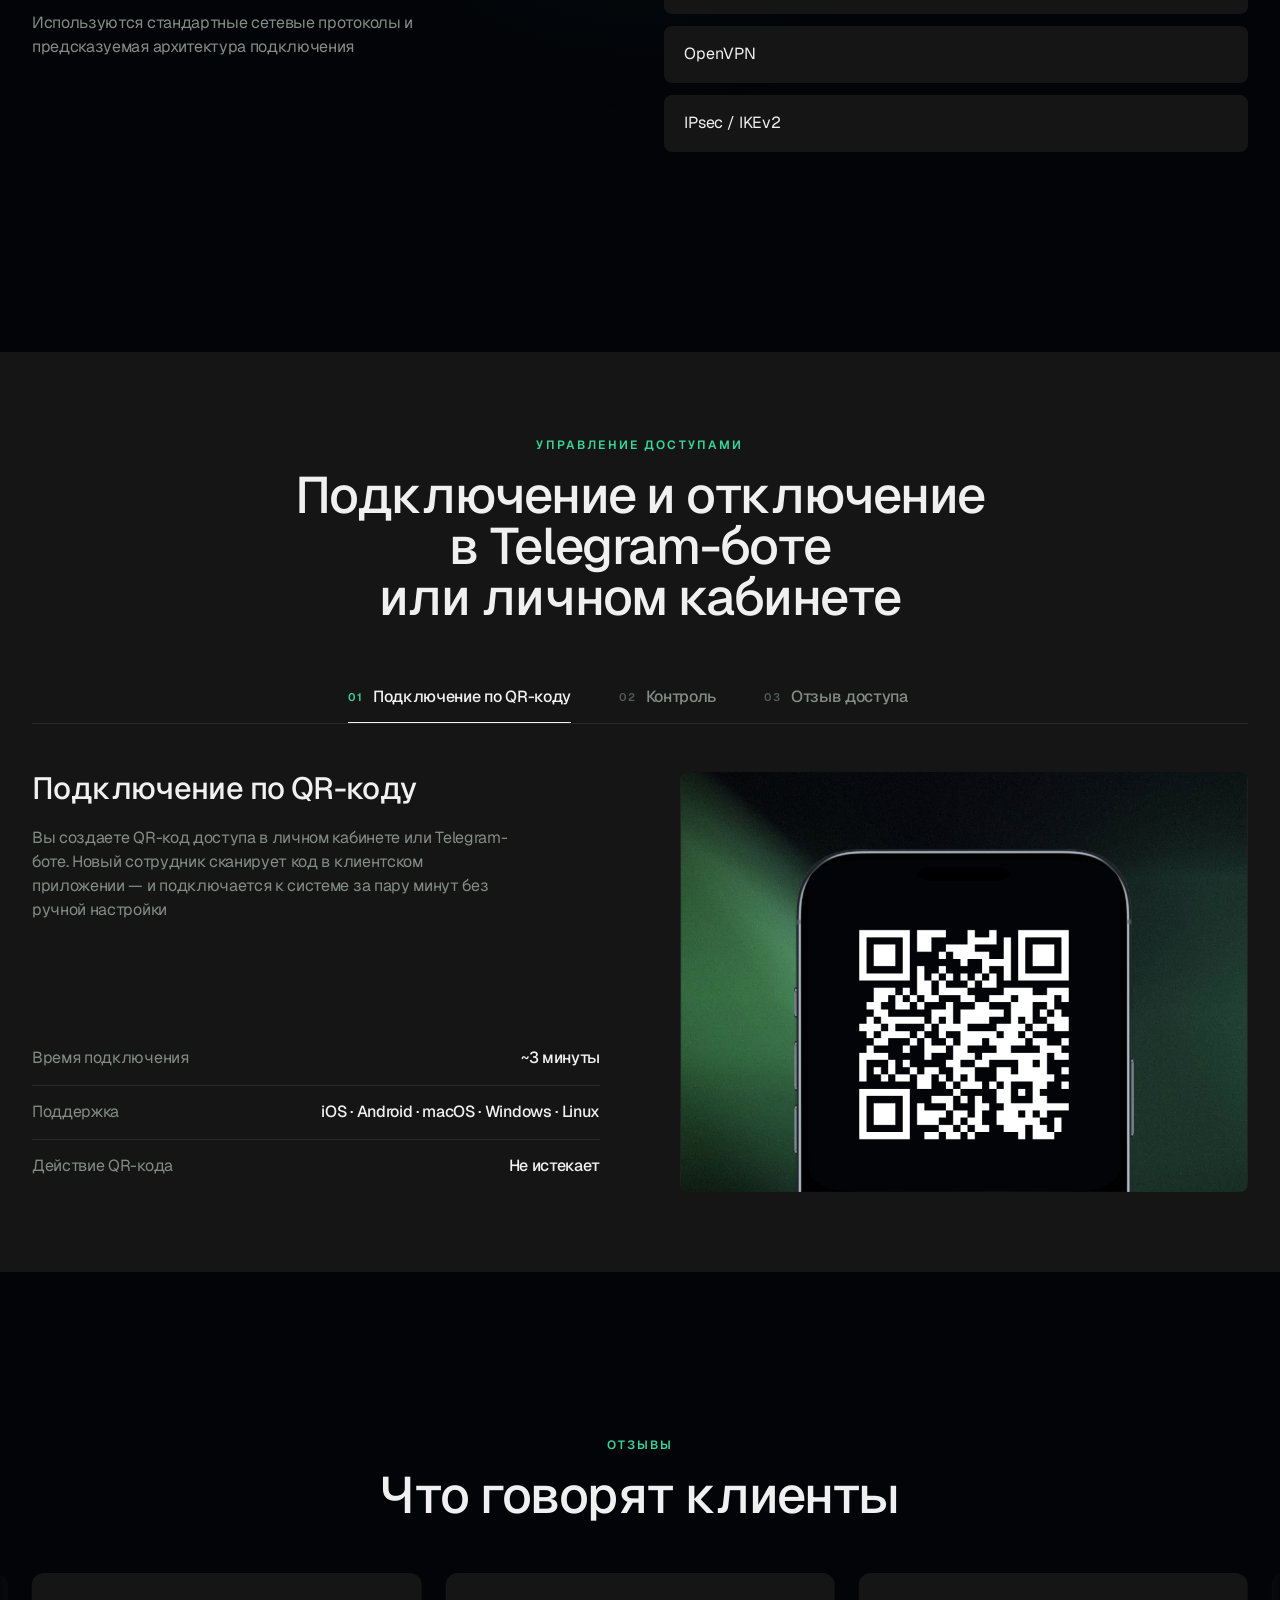
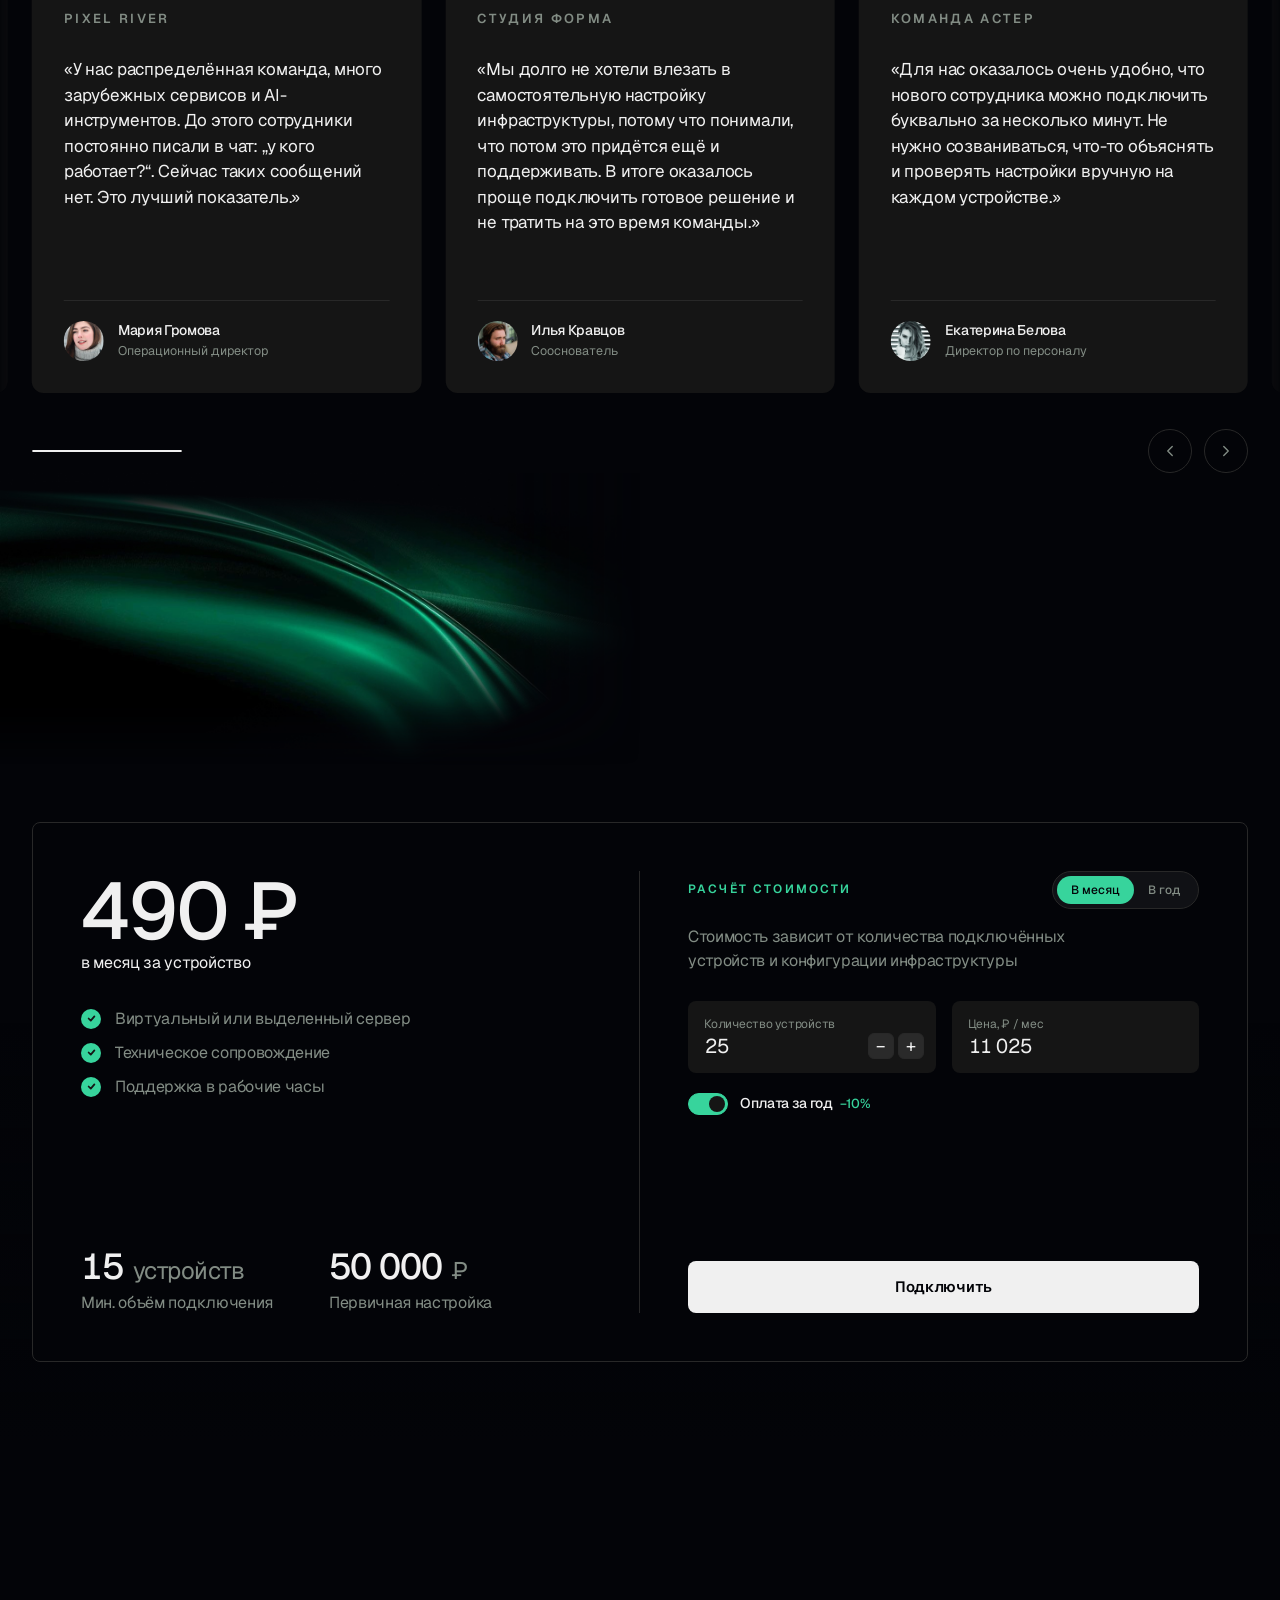
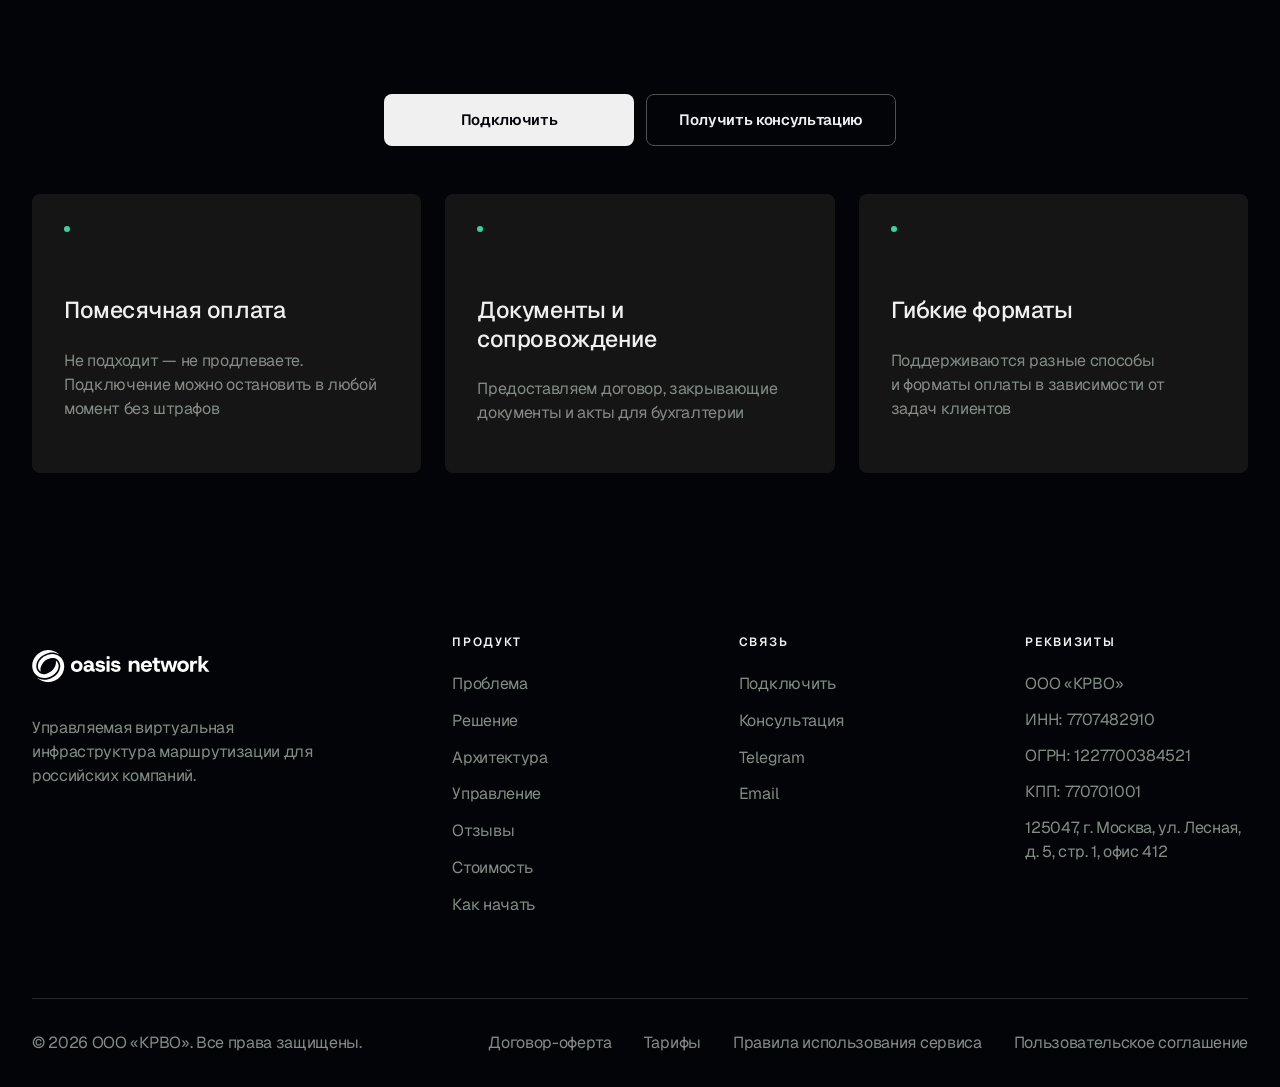
==== commit 1f6e00c0: "Лого: обновил site/logo.svg на новую версию, cache-bust ?v=3" ====
--- a/index.html
+++ b/index.html
@@ -41,7 +41,7 @@
   <header class="nav">
     <div class="container nav-inner">
       <a href="#" class="brand">
-        <img src="logo.svg?v=2" alt="Oasis network" width="180" />
+        <img src="logo.svg?v=3" alt="Oasis network" width="180" />
       </a>
       <nav>
         <ul class="nav-links">
@@ -819,7 +819,7 @@
       <div class="footer-grid">
         <div class="footer-brand">
           <a href="#" class="brand">
-            <img src="logo.svg?v=2" alt="Oasis network" width="180" />
+            <img src="logo.svg?v=3" alt="Oasis network" width="180" />
           </a>
           <p>Управляемая виртуальная инфраструктура маршрутизации для российских компаний.</p>
         </div>
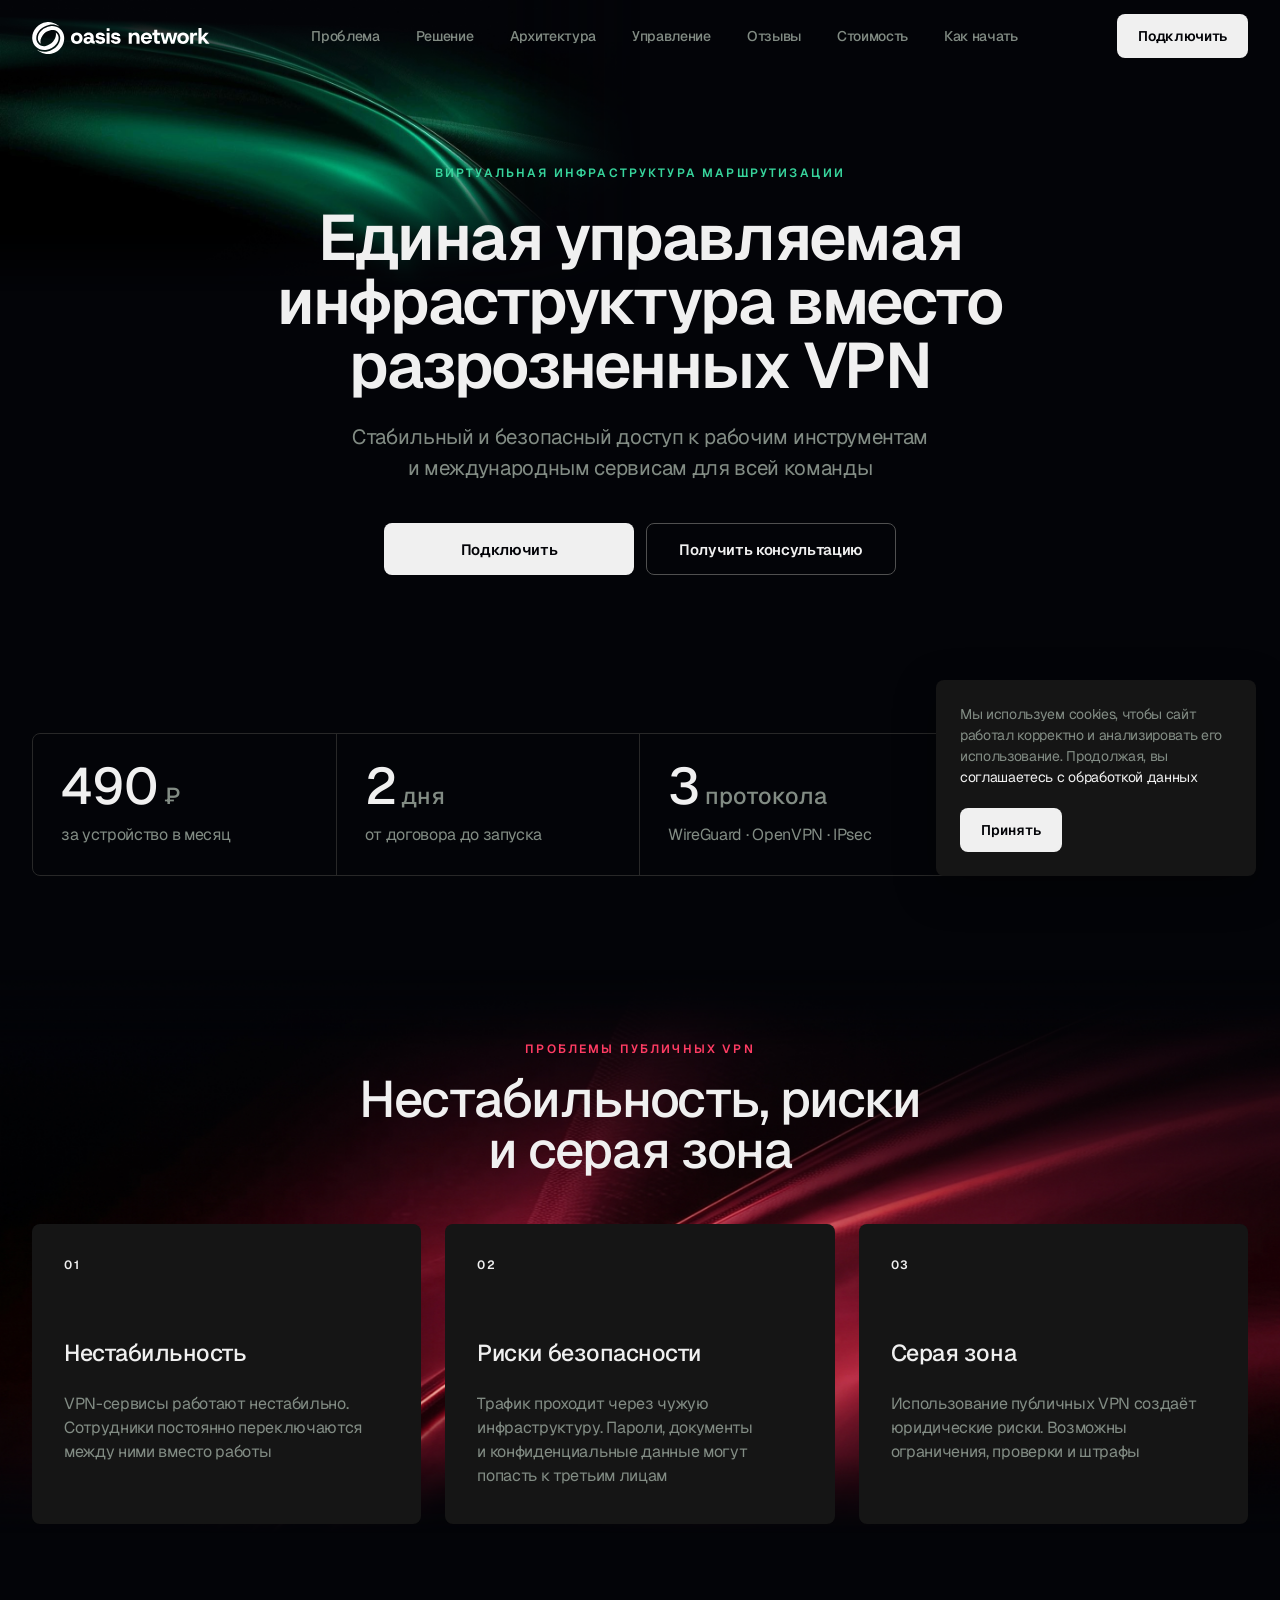
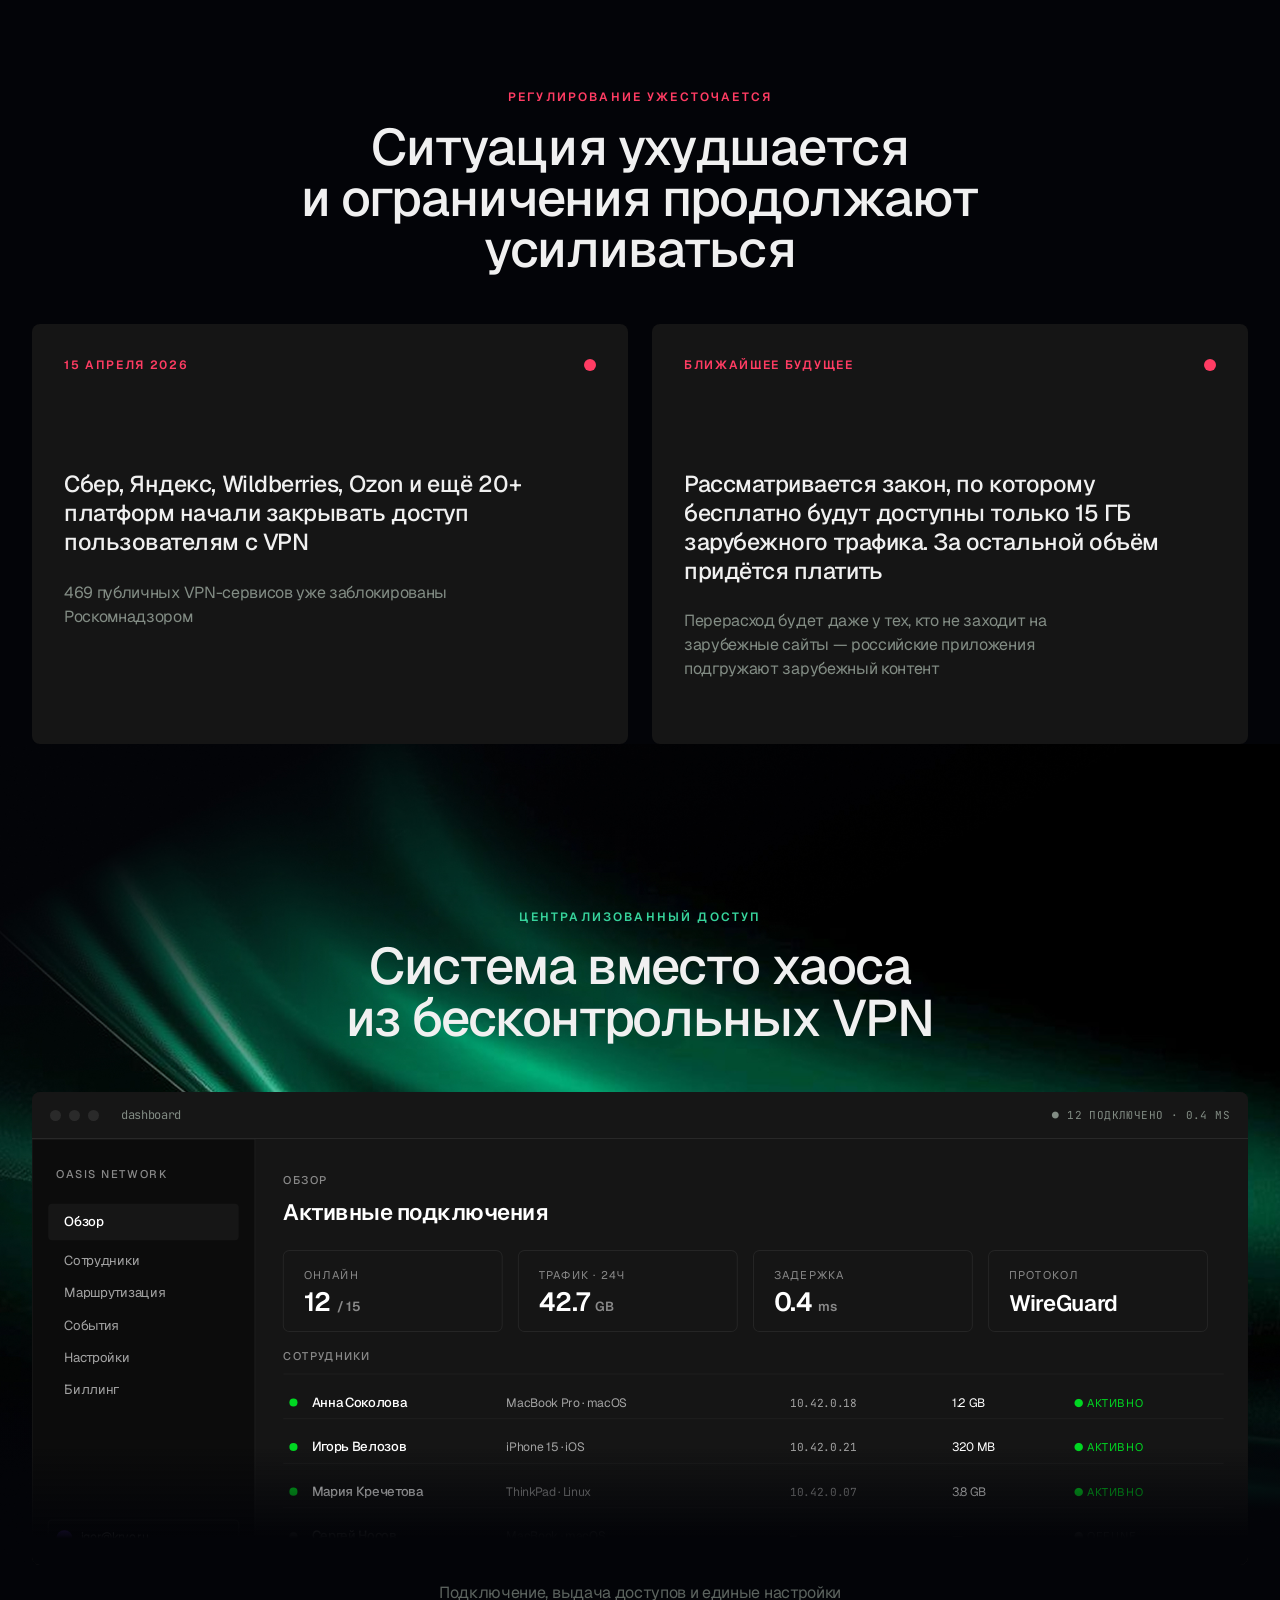
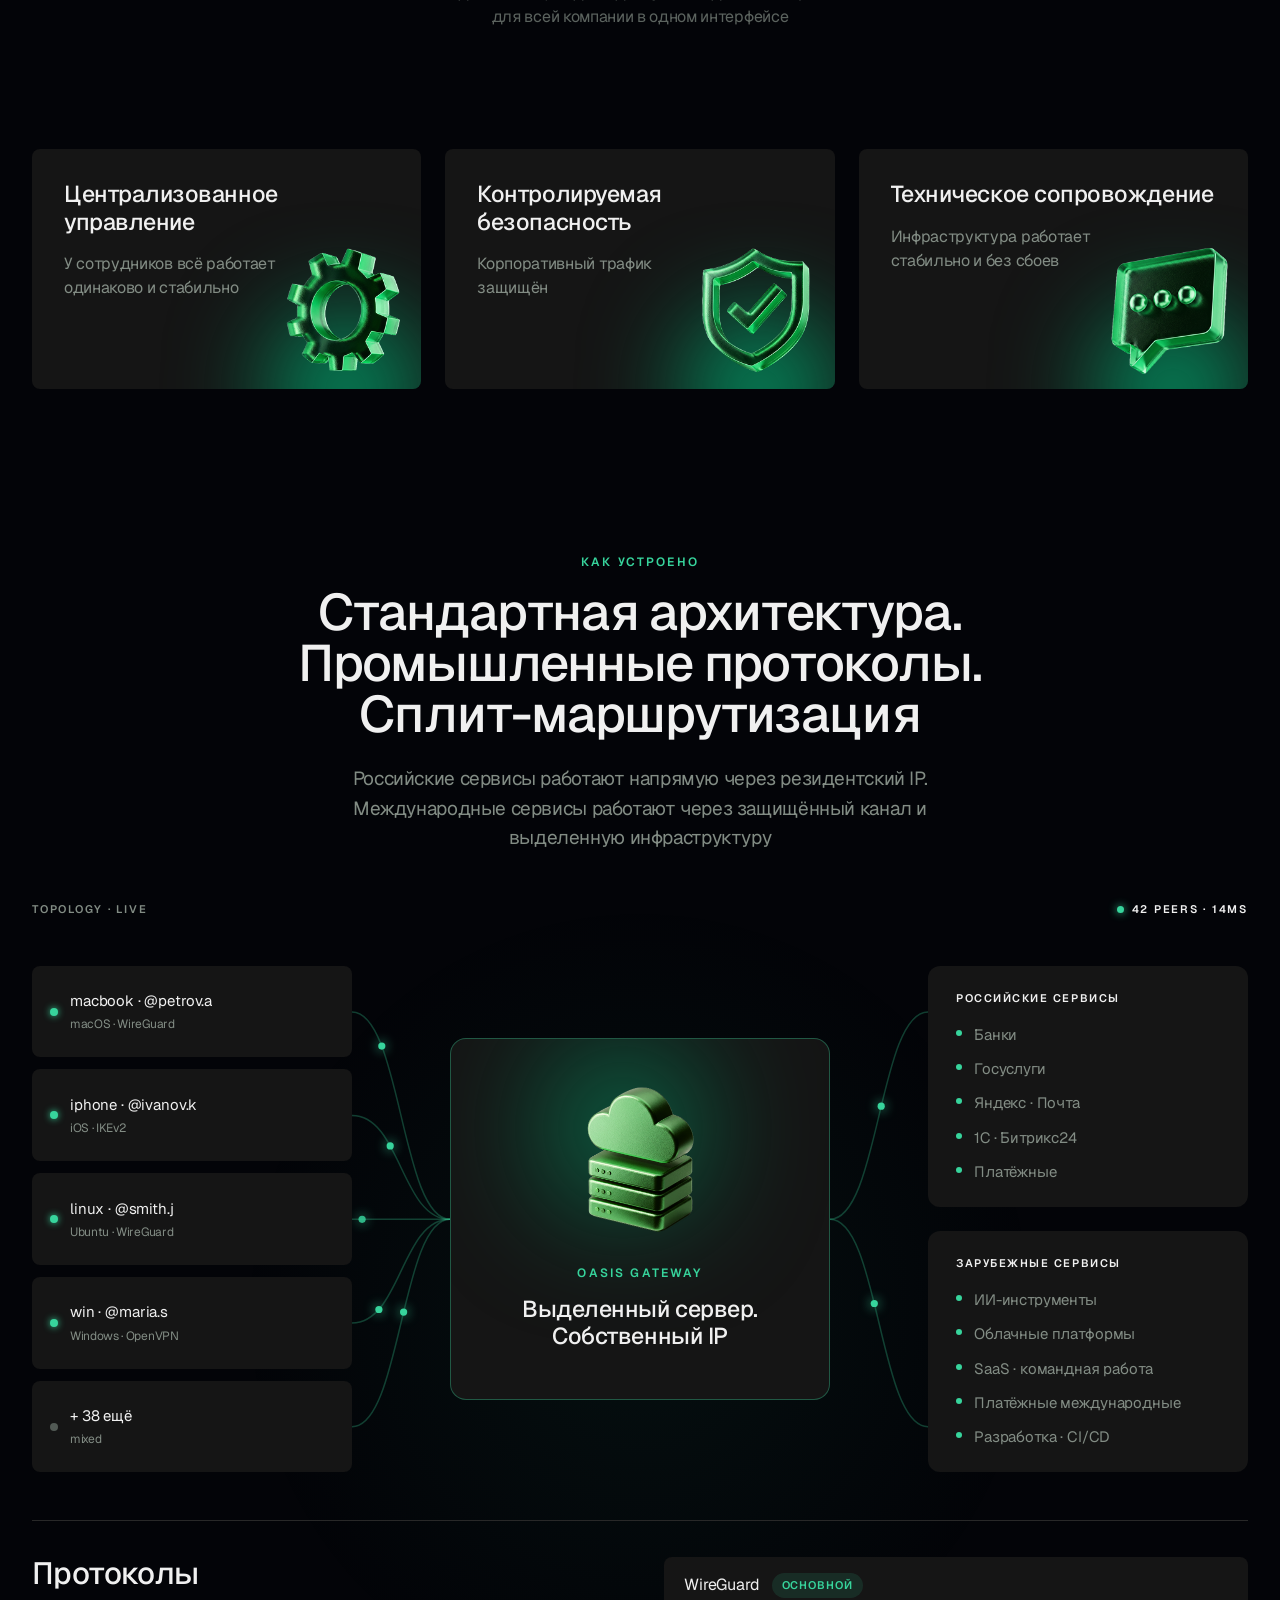
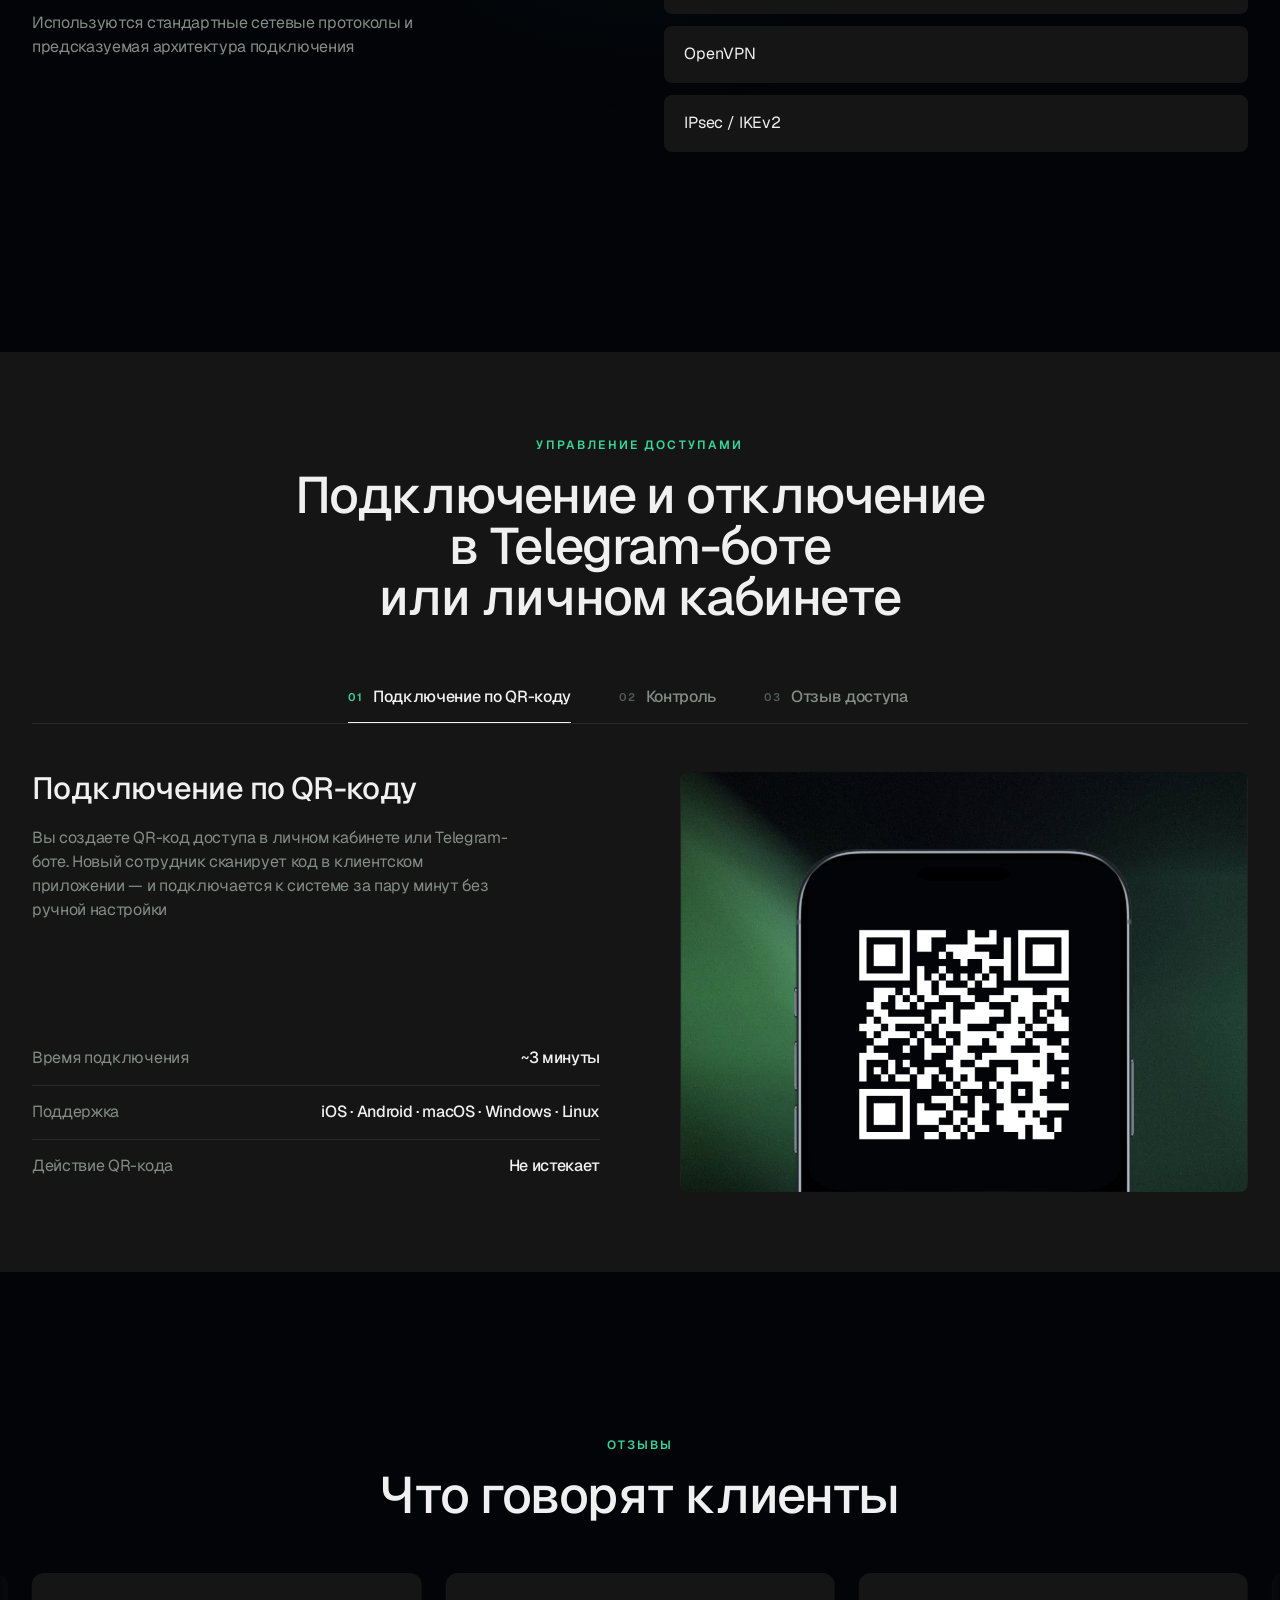
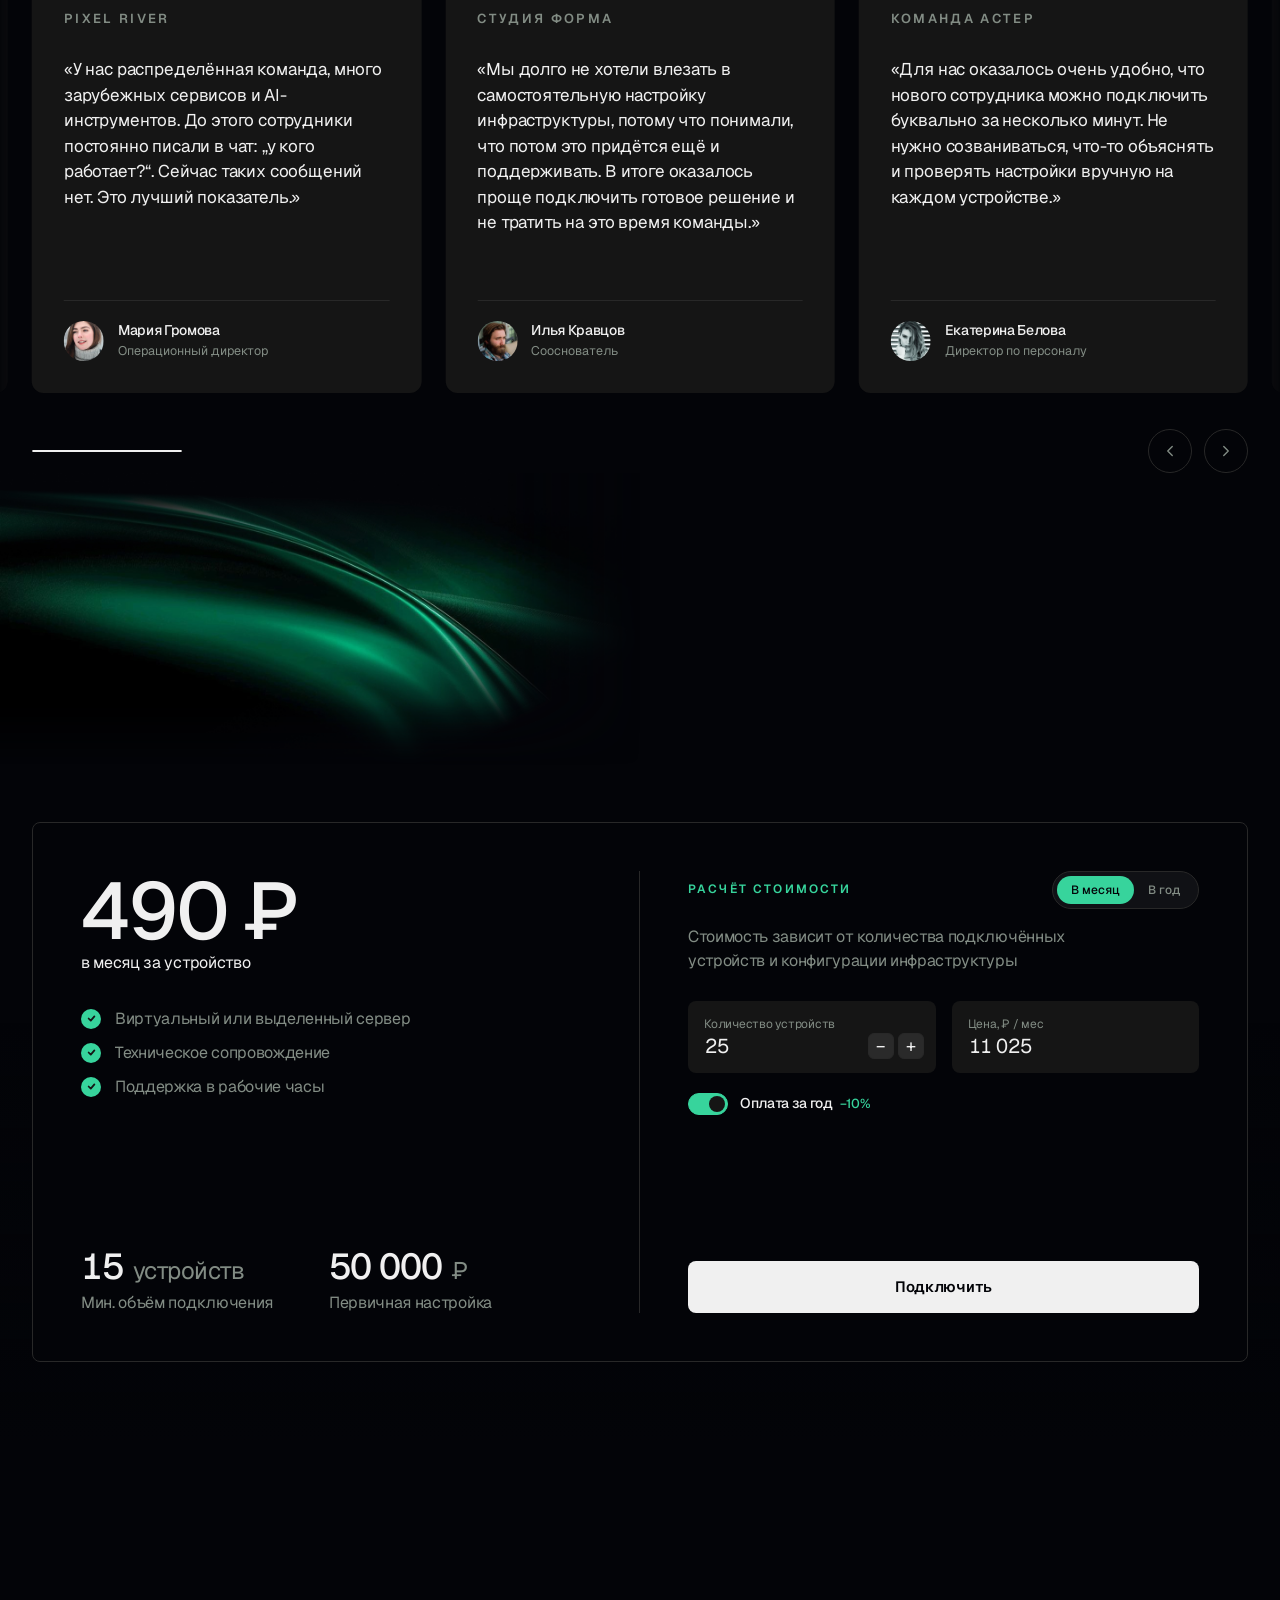
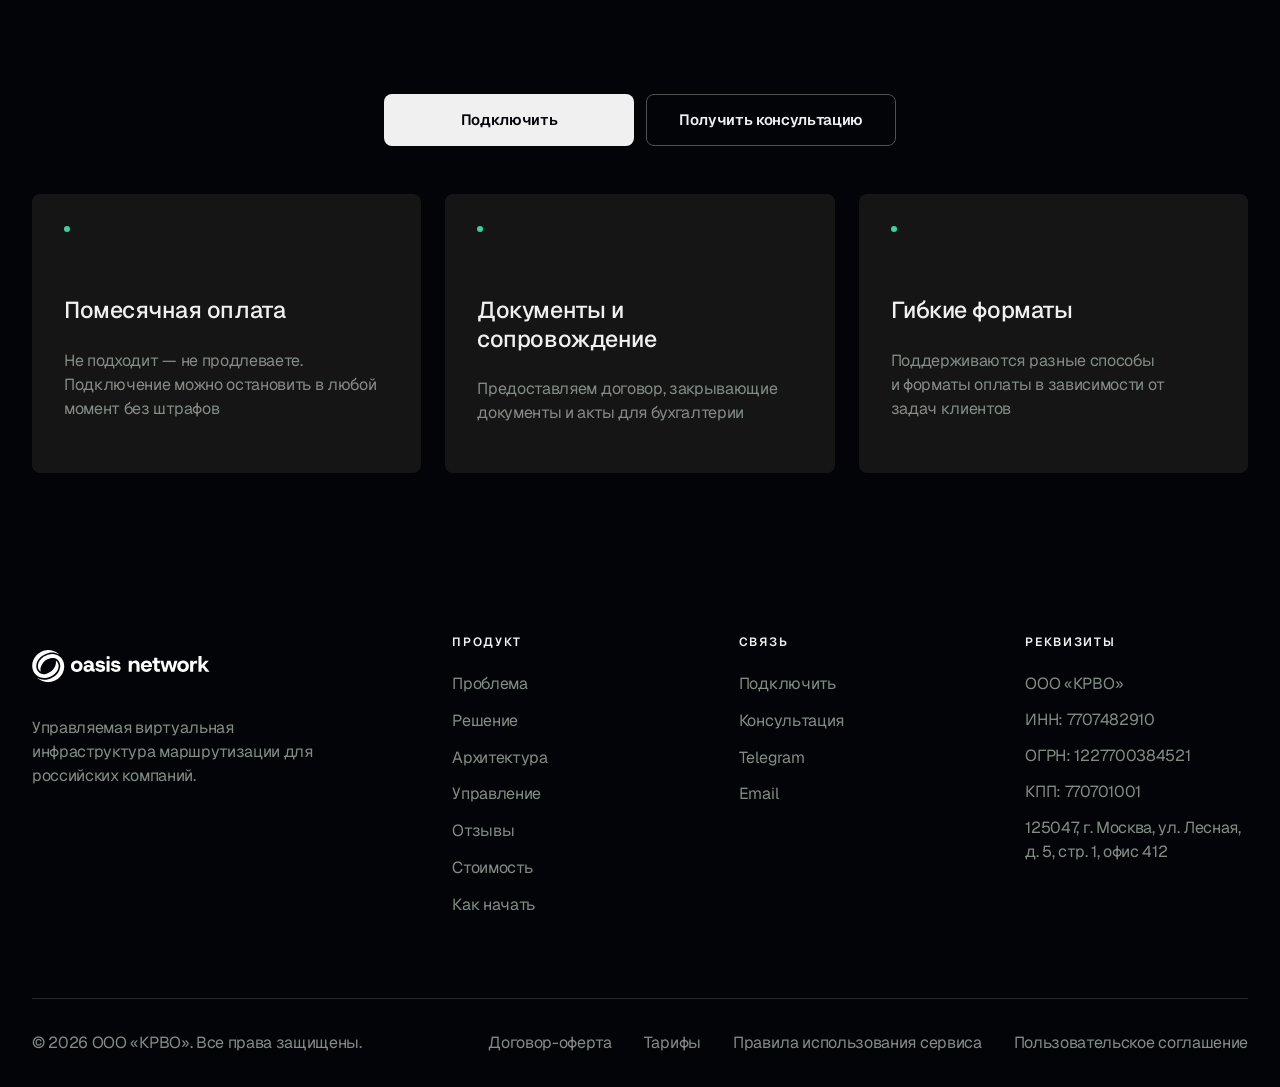
==== commit a1e74a6c: "OG: заменил обложку на новую (oasis network на зелёной волне, 1800x945), обновил размеры в мета, cac" ====
--- a/index.html
+++ b/index.html
@@ -14,17 +14,17 @@
   <meta property="og:url" content="./" />
   <meta property="og:title" content="Oasis network — управляемая корпоративная инфраструктура вместо разрозненных VPN" />
   <meta property="og:description" content="Централизованная виртуальная инфраструктура маршрутизации для российских компаний. Стабильный и безопасный доступ к рабочим инструментам и международным сервисам" />
-  <meta property="og:image" content="assets/og-cover.jpg" />
+  <meta property="og:image" content="assets/og-cover.jpg?v=2" />
   <meta property="og:image:type" content="image/jpeg" />
-  <meta property="og:image:width" content="1200" />
-  <meta property="og:image:height" content="630" />
+  <meta property="og:image:width" content="1800" />
+  <meta property="og:image:height" content="945" />
   <meta property="og:image:alt" content="Oasis network — управляемая корпоративная инфраструктура" />
 
   <!-- Twitter -->
   <meta name="twitter:card" content="summary_large_image" />
   <meta name="twitter:title" content="Oasis network — управляемая корпоративная инфраструктура вместо разрозненных VPN" />
   <meta name="twitter:description" content="Централизованная виртуальная инфраструктура маршрутизации для российских компаний. Стабильный и безопасный доступ к рабочим инструментам и международным сервисам" />
-  <meta name="twitter:image" content="assets/og-cover.jpg" />
+  <meta name="twitter:image" content="assets/og-cover.jpg?v=2" />
 
   <link rel="preconnect" href="https://fonts.googleapis.com" />
   <link rel="preconnect" href="https://fonts.gstatic.com" crossorigin />
